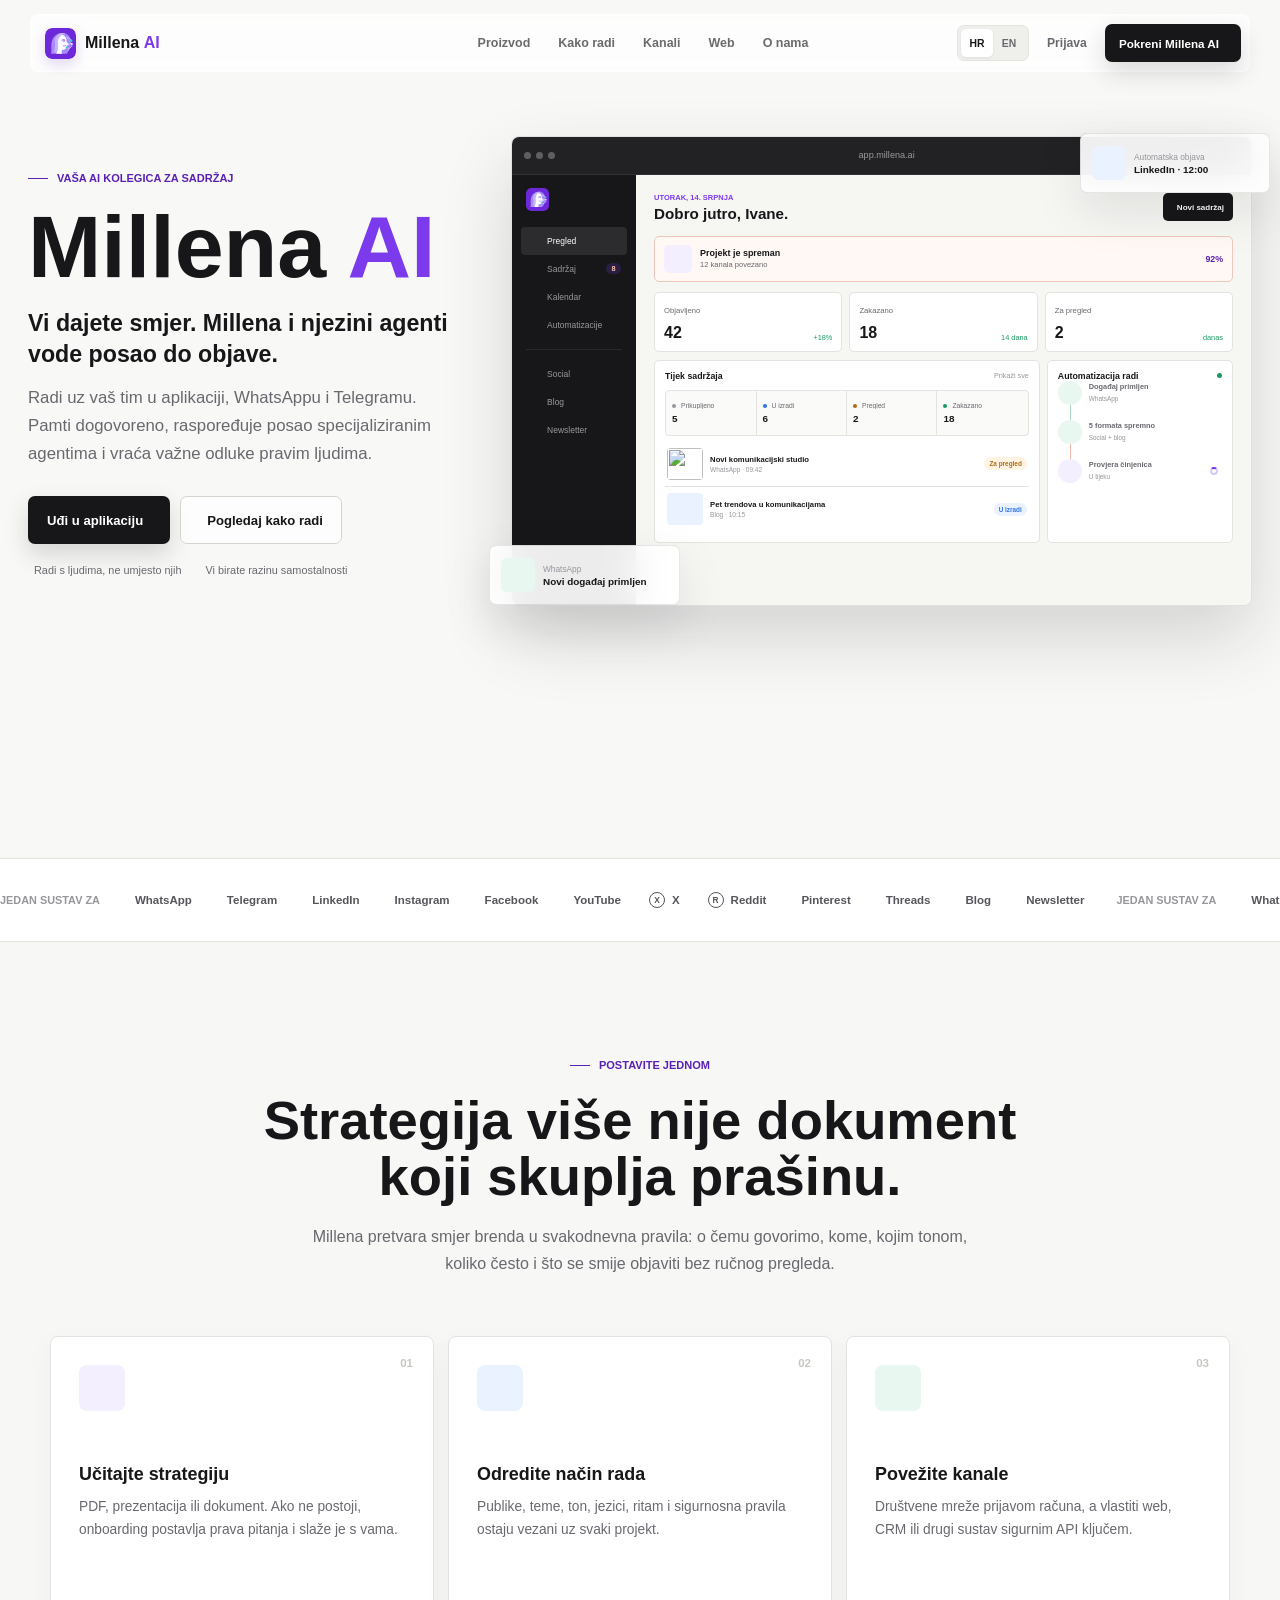
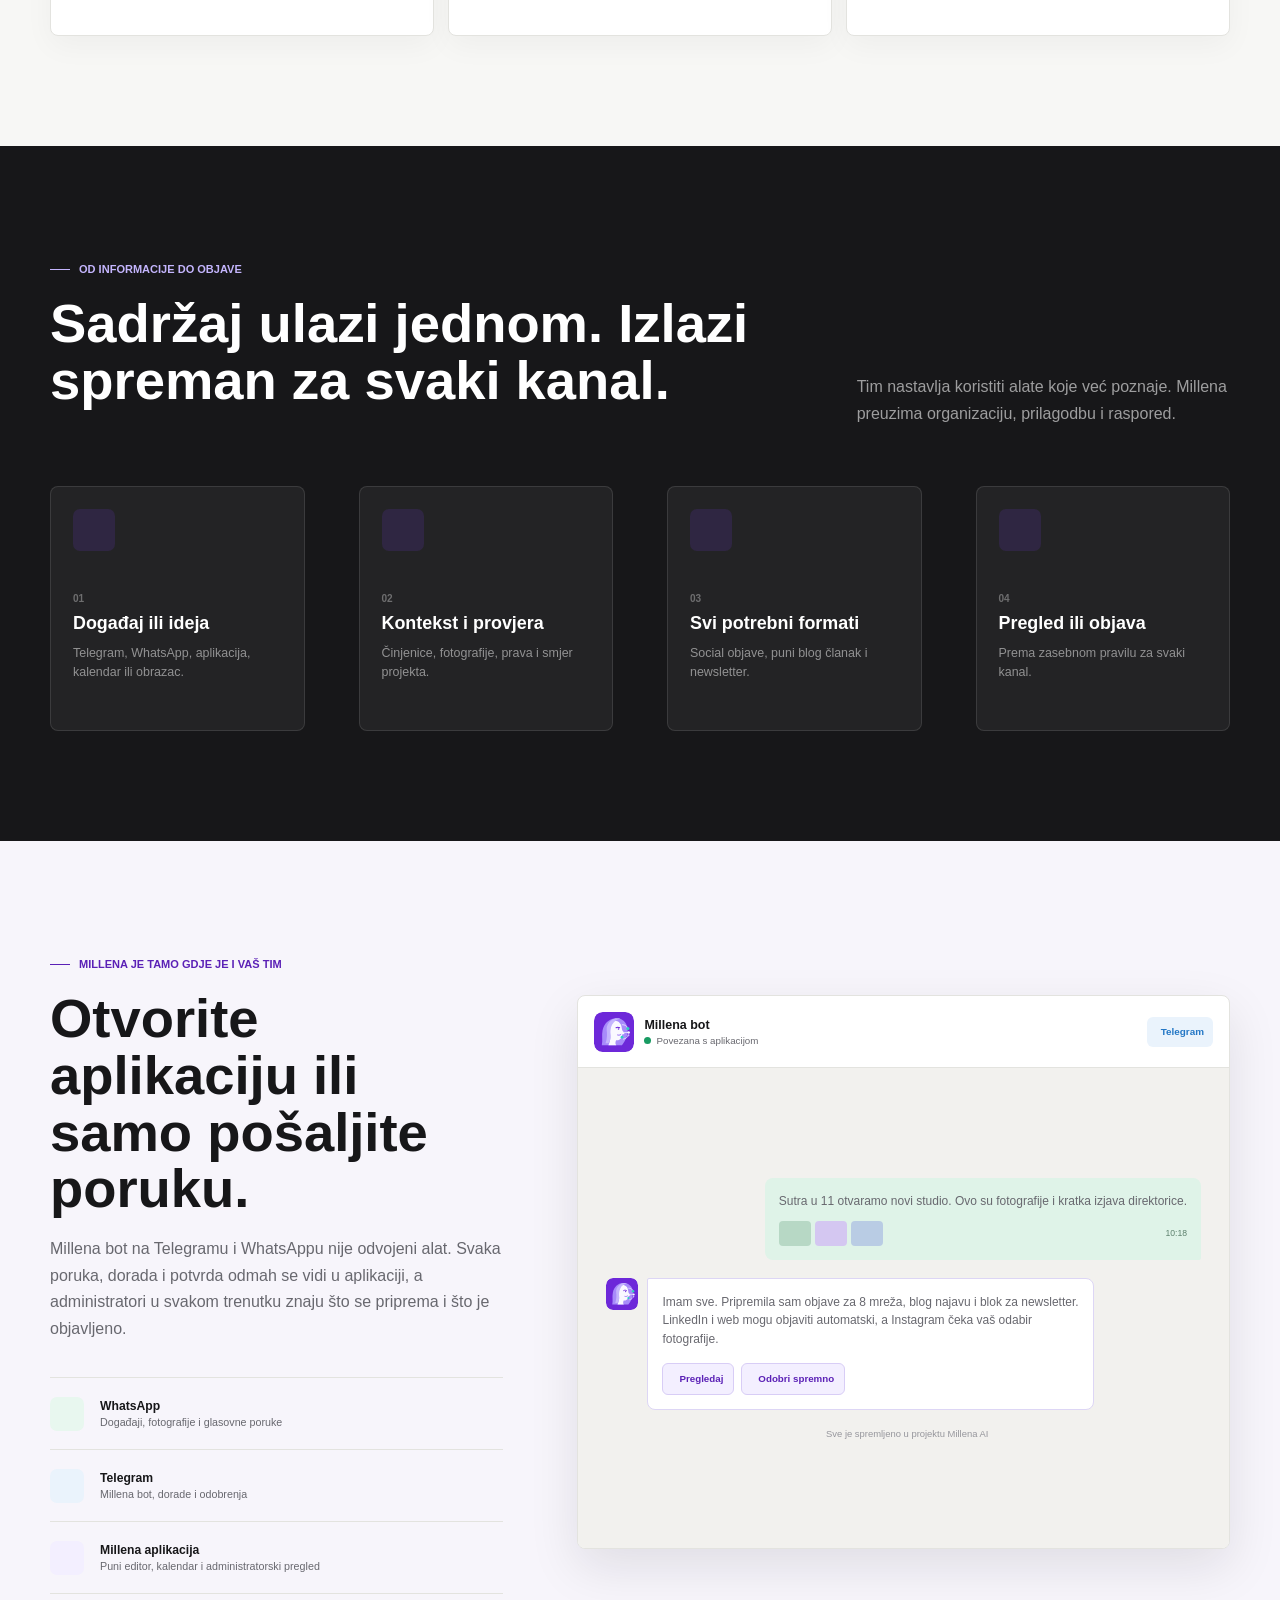
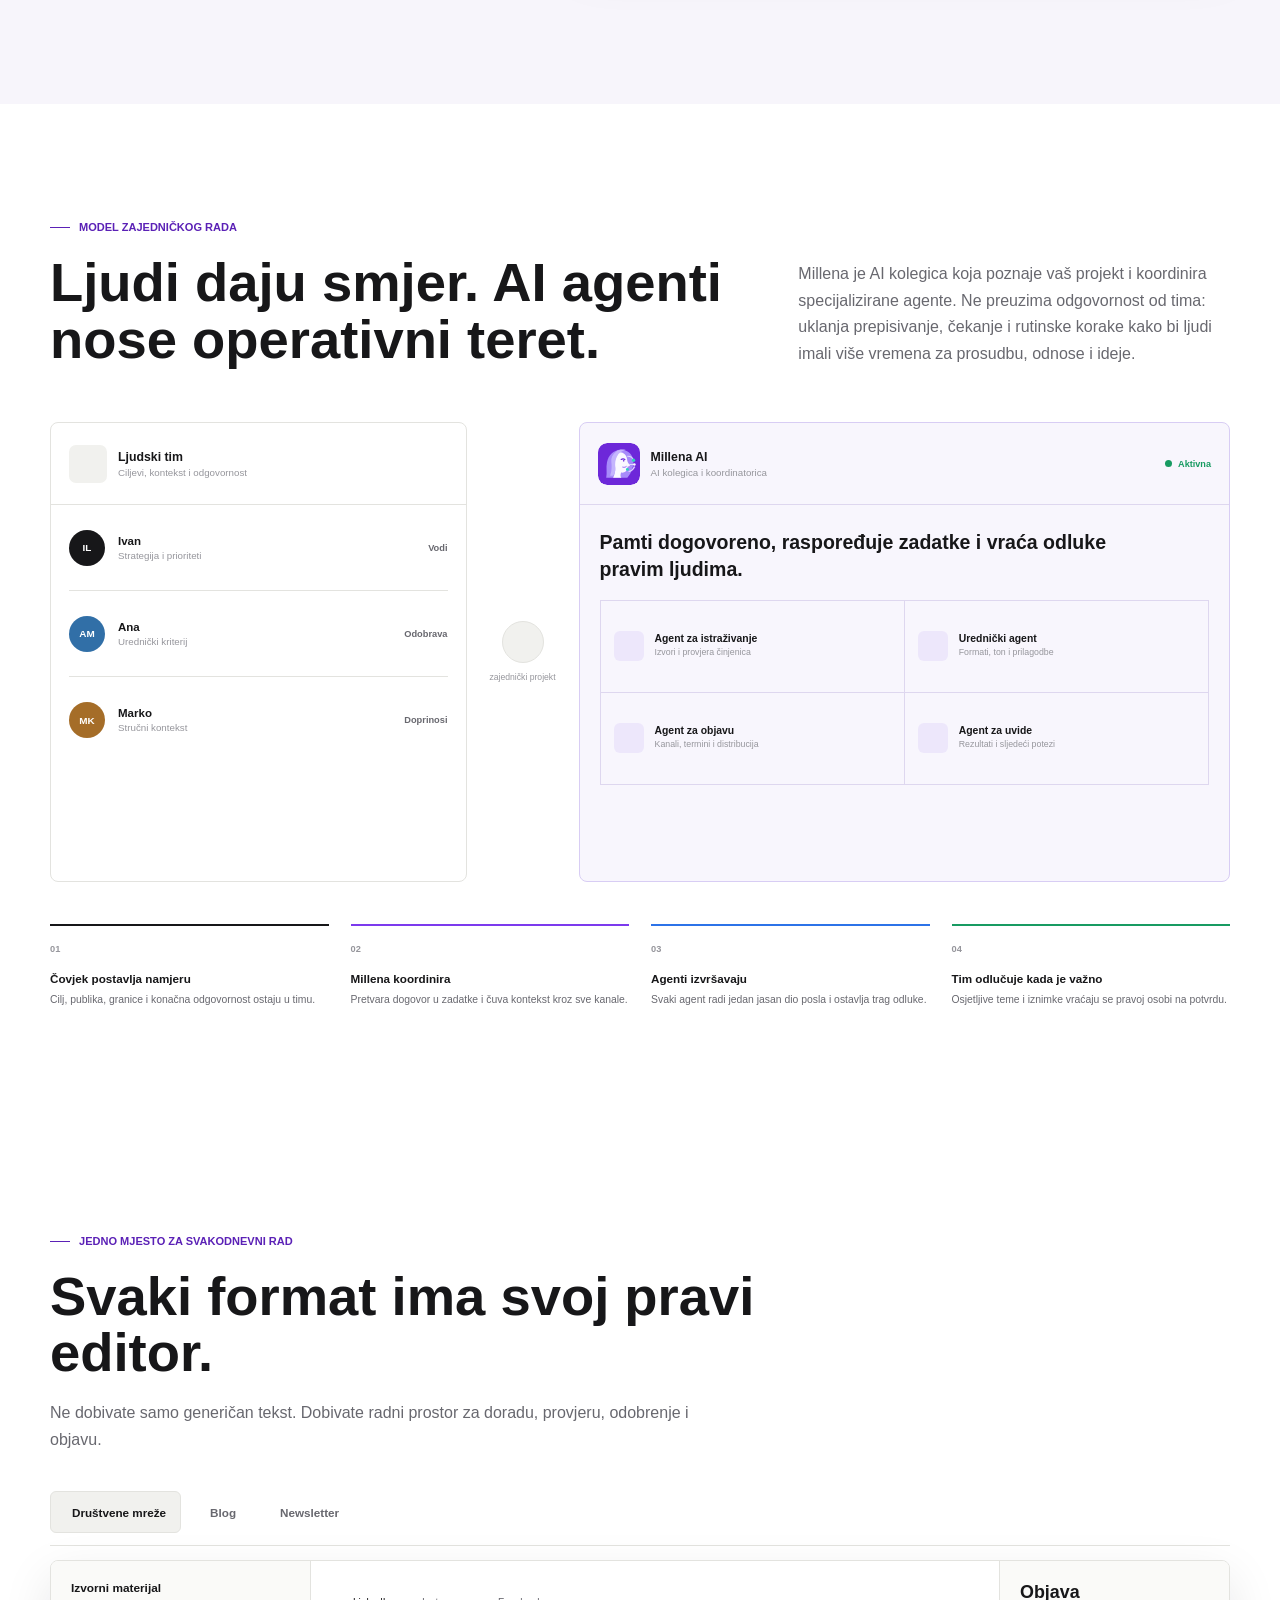
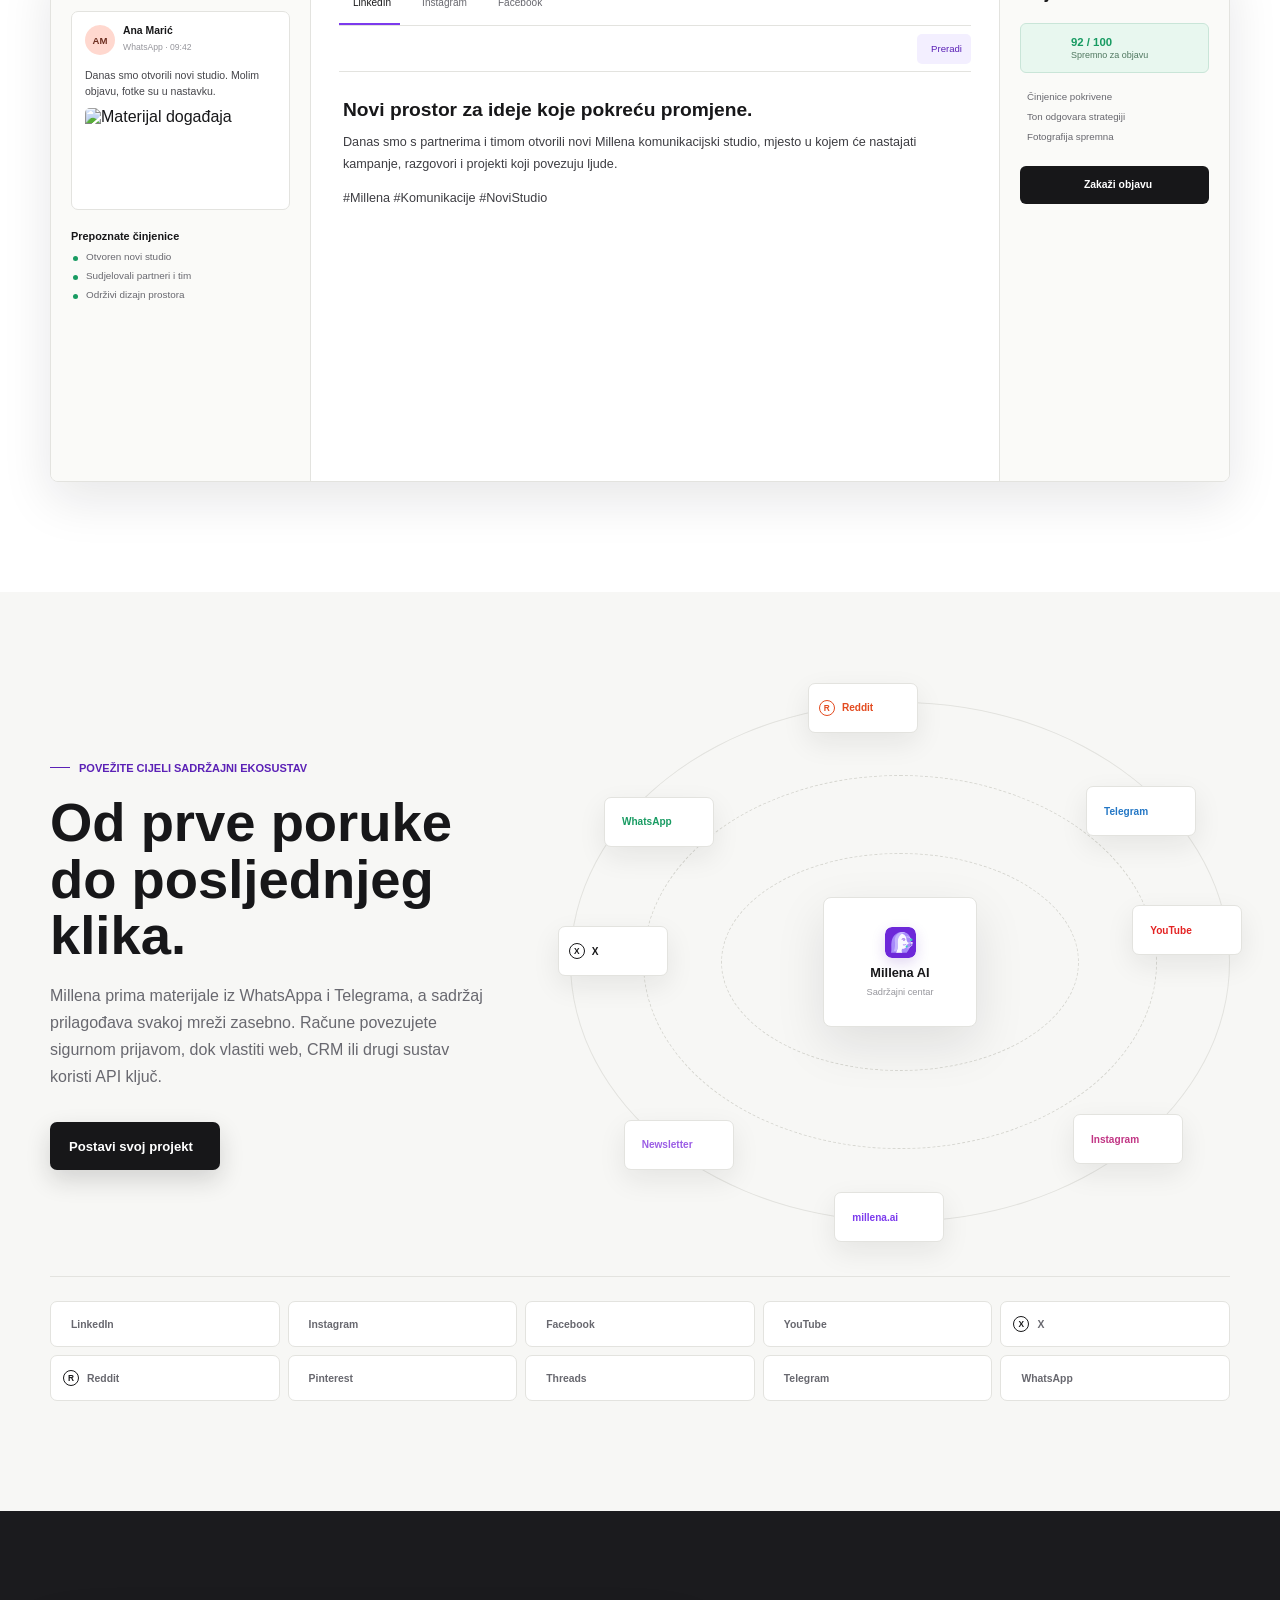
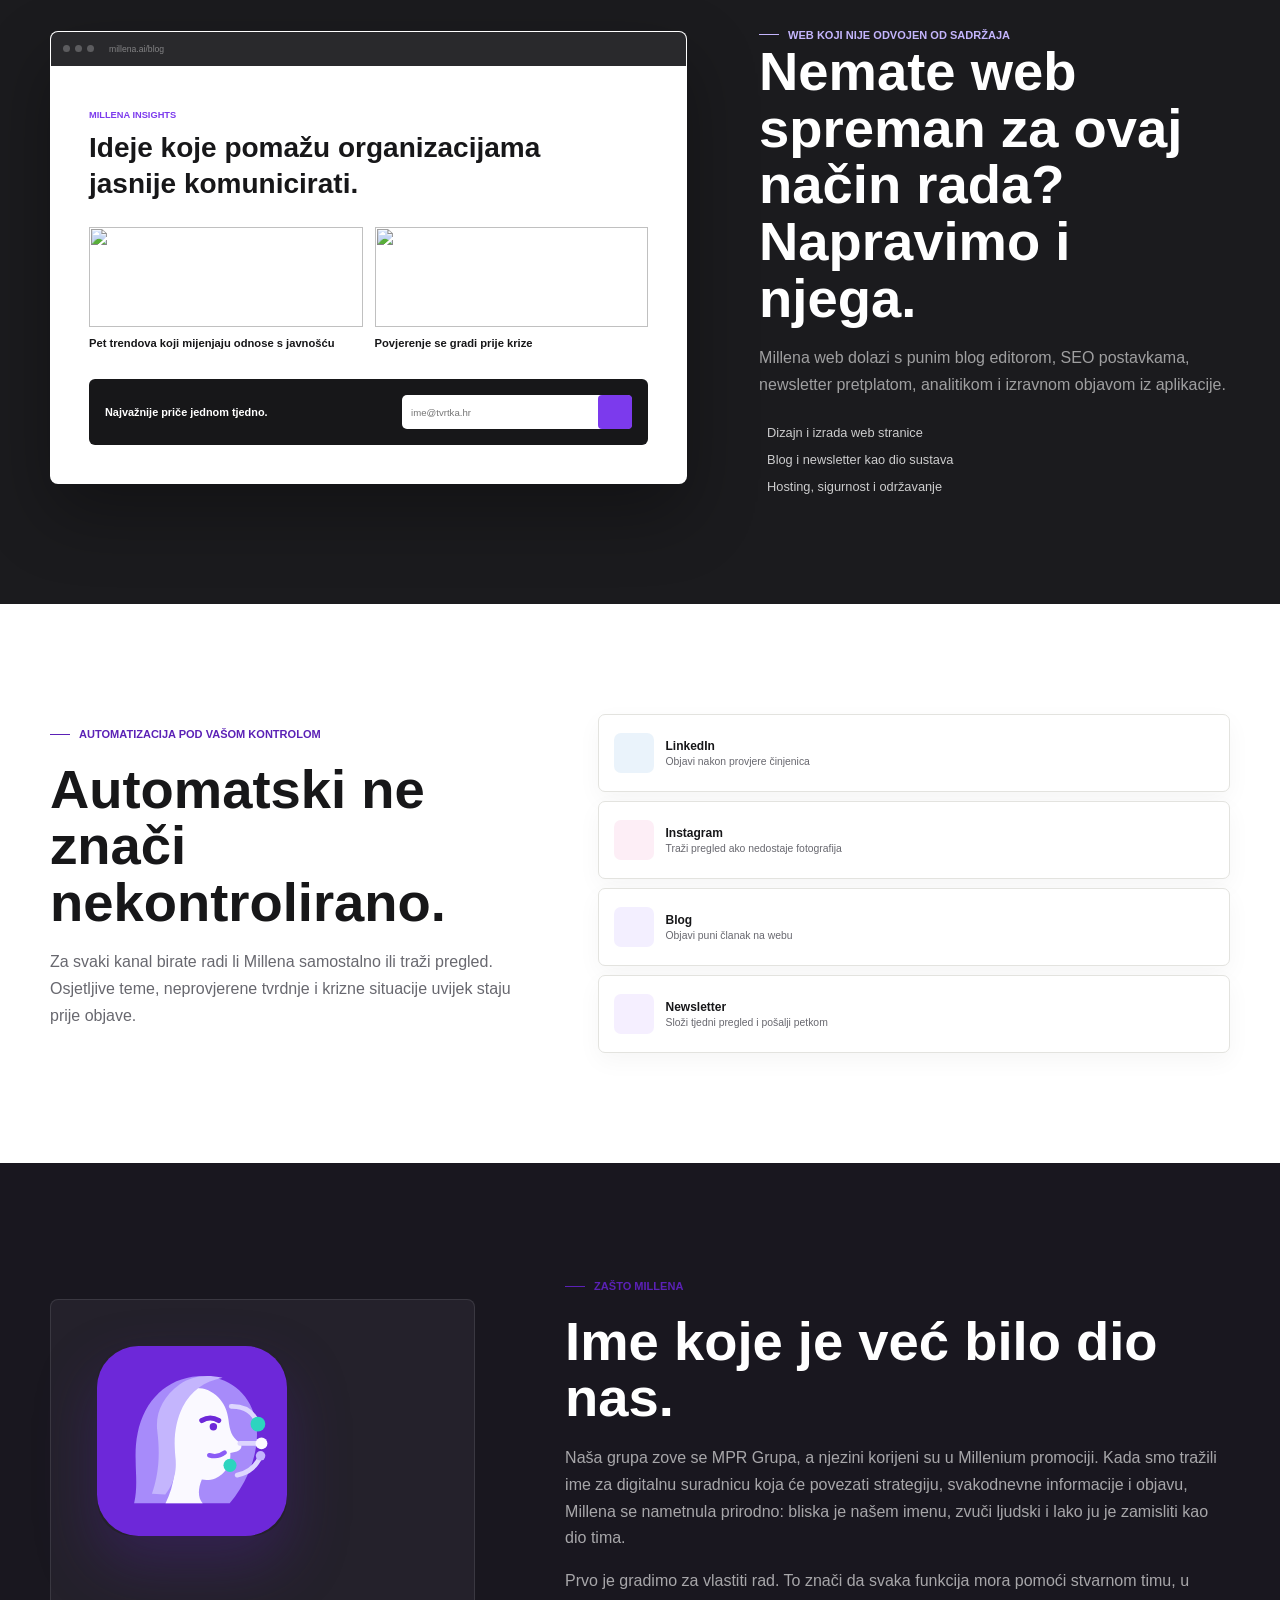
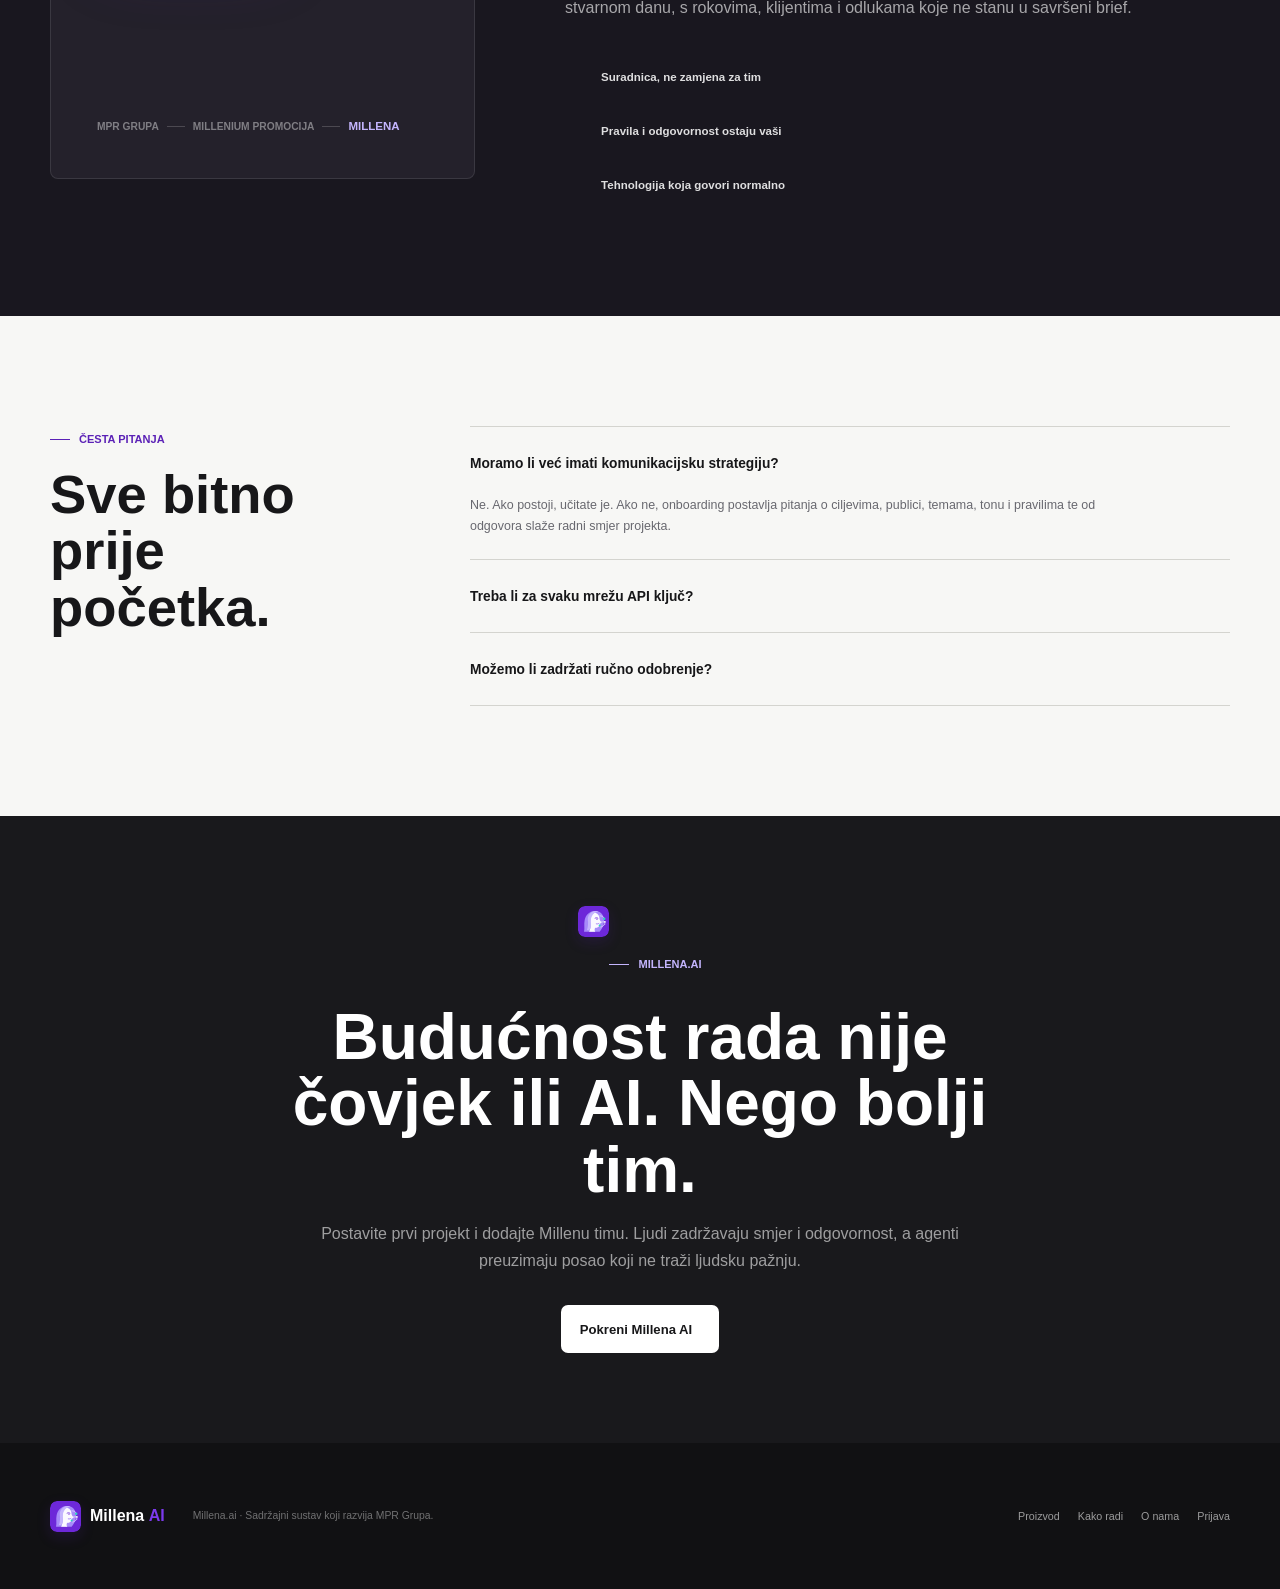
==== index.html @ fd7e7b23 "Reposition Millena as a human AI teammate" ====
<!doctype html>
<html lang="hr">
  <head>
    <meta charset="utf-8" />
    <meta name="viewport" content="width=device-width, initial-scale=1" />
    <meta name="description" content="Millena AI vodi sadržaj od strategije i događaja do automatske objave na društvenim mrežama, blogu i newsletteru." />
    <meta name="theme-color" content="#f7f7f5" />
    <title>Millena AI | Sadržaj koji radi sam</title>
    <link rel="icon" href="assets/millena-mark.svg" type="image/svg+xml" />
    <link rel="stylesheet" href="site.css" />
  </head>
  <body class="marketing-page">
    <a class="skip-link" href="#main" data-hr="Preskoči na sadržaj" data-en="Skip to content">Preskoči na sadržaj</a>

    <header class="site-header">
      <nav class="nav-shell" aria-label="Glavna navigacija" data-aria-hr="Glavna navigacija" data-aria-en="Primary navigation">
        <a class="site-brand" href="#top" aria-label="Millena AI početna">
          <img class="brand-symbol" src="assets/millena-mark.svg" alt="" />
          <strong>Millena <b>AI</b></strong>
        </a>
        <button class="menu-button" type="button" aria-label="Otvori izbornik" data-aria-hr="Otvori izbornik" data-aria-en="Open menu">
          <i data-lucide="menu"></i>
        </button>
        <div class="nav-links">
          <a href="#product" data-hr="Proizvod" data-en="Product">Proizvod</a>
          <a href="#workflow" data-hr="Kako radi" data-en="How it works">Kako radi</a>
          <a href="#channels" data-hr="Kanali" data-en="Channels">Kanali</a>
          <a href="#web" data-hr="Web" data-en="Website">Web</a>
          <a href="#about" data-hr="O nama" data-en="About us">O nama</a>
        </div>
        <div class="nav-actions">
          <div class="language-switcher" aria-label="Jezik" data-aria-hr="Jezik" data-aria-en="Language">
            <button class="language-button active" type="button" data-lang="hr" aria-pressed="true">HR</button>
            <button class="language-button" type="button" data-lang="en" aria-pressed="false">EN</button>
          </div>
          <a class="login-link" href="login.html" data-hr="Prijava" data-en="Sign in">Prijava</a>
          <a class="site-button dark compact" href="login.html"><span data-hr="Pokreni Millena AI" data-en="Start Millena AI">Pokreni Millena AI</span><i data-lucide="arrow-up-right"></i></a>
        </div>
      </nav>
    </header>

    <main id="main">
      <section class="hero-section" id="top">
        <img class="hero-texture" src="assets/abstract-wave.jpg" alt="" aria-hidden="true" />
        <div class="hero-inner">
          <div class="hero-copy reveal">
            <p class="eyebrow"><span></span><span data-hr="Vaša AI kolegica za sadržaj" data-en="Your AI content colleague">Vaša AI kolegica za sadržaj</span></p>
            <h1>Millena <em>AI</em></h1>
            <p class="hero-kicker" data-hr="Vi dajete smjer. Millena i njezini agenti vode posao do objave." data-en="You set direction. Millena and her agents carry the work through publishing.">Vi dajete smjer. Millena i njezini agenti vode posao do objave.</p>
            <p class="hero-text" data-hr="Radi uz vaš tim u aplikaciji, WhatsAppu i Telegramu. Pamti dogovoreno, raspoređuje posao specijaliziranim agentima i vraća važne odluke pravim ljudima." data-en="She works alongside your team in the app, WhatsApp and Telegram. She remembers agreements, assigns work to specialized agents and returns important decisions to the right people.">Radi uz vaš tim u aplikaciji, WhatsAppu i Telegramu. Pamti dogovoreno, raspoređuje posao specijaliziranim agentima i vraća važne odluke pravim ljudima.</p>
            <div class="hero-actions">
              <a class="site-button dark" href="login.html"><span data-hr="Uđi u aplikaciju" data-en="Enter the app">Uđi u aplikaciju</span><i data-lucide="arrow-right"></i></a>
              <a class="site-button light" href="#workflow"><i data-lucide="play"></i><span data-hr="Pogledaj kako radi" data-en="See how it works">Pogledaj kako radi</span></a>
            </div>
            <div class="hero-notes">
              <span><i data-lucide="check"></i><span data-hr="Radi s ljudima, ne umjesto njih" data-en="Works with people, not instead of them">Radi s ljudima, ne umjesto njih</span></span>
              <span><i data-lucide="check"></i><span data-hr="Vi birate razinu samostalnosti" data-en="You choose the level of autonomy">Vi birate razinu samostalnosti</span></span>
            </div>
          </div>

          <div class="product-stage reveal" aria-label="Millena AI pregled proizvoda">
            <div class="stage-glow"></div>
            <div class="app-window">
              <div class="window-bar">
                <span class="window-dots"><i></i><i></i><i></i></span>
                <span class="window-address">app.millena.ai</span>
                <span class="window-live"><i></i><span data-hr="Aktivno" data-en="Live">Aktivno</span></span>
              </div>
              <div class="window-body">
                <aside class="mini-sidebar">
                  <img class="mini-logo" src="assets/millena-mark.svg" alt="" />
                  <div class="mini-nav active"><i data-lucide="layout-dashboard"></i><span data-hr="Pregled" data-en="Overview">Pregled</span></div>
                  <div class="mini-nav"><i data-lucide="inbox"></i><span data-hr="Sadržaj" data-en="Content">Sadržaj</span><b>8</b></div>
                  <div class="mini-nav"><i data-lucide="calendar-days"></i><span data-hr="Kalendar" data-en="Calendar">Kalendar</span></div>
                  <div class="mini-nav"><i data-lucide="workflow"></i><span data-hr="Automatizacije" data-en="Automations">Automatizacije</span></div>
                  <span class="mini-divider"></span>
                  <div class="mini-nav"><i data-lucide="messages-square"></i><span>Social</span></div>
                  <div class="mini-nav"><i data-lucide="panel-top"></i><span>Blog</span></div>
                  <div class="mini-nav"><i data-lucide="mail"></i><span>Newsletter</span></div>
                </aside>
                <div class="mini-workspace">
                  <div class="mini-top"><div><small data-hr="UTORAK, 14. SRPNJA" data-en="TUESDAY, JULY 14">UTORAK, 14. SRPNJA</small><strong data-hr="Dobro jutro, Ivane." data-en="Good morning, Ivan.">Dobro jutro, Ivane.</strong></div><button><i data-lucide="plus"></i><span data-hr="Novi sadržaj" data-en="New content">Novi sadržaj</span></button></div>
                  <div class="mini-setup"><span><i data-lucide="rocket"></i></span><div><strong data-hr="Projekt je spreman" data-en="Project is ready">Projekt je spreman</strong><small data-hr="12 kanala povezano" data-en="12 channels connected">12 kanala povezano</small></div><b>92%</b></div>
                  <div class="mini-stats"><article><small data-hr="Objavljeno" data-en="Published">Objavljeno</small><strong>42</strong><em>+18%</em></article><article><small data-hr="Zakazano" data-en="Scheduled">Zakazano</small><strong>18</strong><em data-hr="14 dana" data-en="14 days">14 dana</em></article><article><small data-hr="Za pregled" data-en="For review">Za pregled</small><strong>2</strong><em data-hr="danas" data-en="today">danas</em></article></div>
                  <div class="mini-grid">
                    <section class="mini-pipeline">
                      <header><strong data-hr="Tijek sadržaja" data-en="Content pipeline">Tijek sadržaja</strong><span data-hr="Prikaži sve" data-en="View all">Prikaži sve</span></header>
                      <div class="mini-columns"><span><i class="gray"></i><small data-hr="Prikupljeno" data-en="Collected">Prikupljeno</small><strong>5</strong></span><span><i class="blue"></i><small data-hr="U izradi" data-en="In progress">U izradi</small><strong>6</strong></span><span><i class="amber"></i><small data-hr="Pregled" data-en="Review">Pregled</small><strong>2</strong></span><span><i class="green"></i><small data-hr="Zakazano" data-en="Scheduled">Zakazano</small><strong>18</strong></span></div>
                      <div class="mini-content-row"><img src="assets/editorial-cloud.jpg" alt="" /><span><strong data-hr="Novi komunikacijski studio" data-en="New communication studio">Novi komunikacijski studio</strong><small>WhatsApp · 09:42</small></span><b data-hr="Za pregled" data-en="Review">Za pregled</b></div>
                      <div class="mini-content-row"><span class="mini-doc"><i data-lucide="file-text"></i></span><span><strong data-hr="Pet trendova u komunikacijama" data-en="Five communication trends">Pet trendova u komunikacijama</strong><small>Blog · 10:15</small></span><b class="working" data-hr="U izradi" data-en="Drafting">U izradi</b></div>
                    </section>
                    <aside class="mini-automation"><header><strong data-hr="Automatizacija radi" data-en="Automation is running">Automatizacija radi</strong><i></i></header><div><span class="done"><i data-lucide="message-circle"></i></span><p><strong data-hr="Događaj primljen" data-en="Event received">Događaj primljen</strong><small>WhatsApp</small></p><i data-lucide="check"></i></div><u></u><div><span class="done"><i data-lucide="files"></i></span><p><strong data-hr="5 formata spremno" data-en="5 formats ready">5 formata spremno</strong><small>Social + blog</small></p><i data-lucide="check"></i></div><u class="active"></u><div><span class="active"><i data-lucide="scan-text"></i></span><p><strong data-hr="Provjera činjenica" data-en="Fact check">Provjera činjenica</strong><small data-hr="U tijeku" data-en="In progress">U tijeku</small></p><i class="pulse"></i></div></aside>
                  </div>
                </div>
              </div>
            </div>
            <div class="floating-status status-one"><span><i data-lucide="message-circle"></i></span><div><small>WhatsApp</small><strong data-hr="Novi događaj primljen" data-en="New event received">Novi događaj primljen</strong></div><i data-lucide="check"></i></div>
            <div class="floating-status status-two"><span><i data-lucide="send"></i></span><div><small data-hr="Automatska objava" data-en="Automatic publish">Automatska objava</small><strong>LinkedIn · 12:00</strong></div></div>
          </div>
        </div>
      </section>

      <section class="channel-ribbon" aria-label="Podržani kanali">
        <div class="channel-marquee">
          <div class="channel-track">
            <div class="channel-set"><span data-hr="Jedan sustav za" data-en="One system for">Jedan sustav za</span><strong><i data-lucide="message-circle"></i>WhatsApp</strong><strong><i data-lucide="send"></i>Telegram</strong><strong><i data-lucide="linkedin"></i>LinkedIn</strong><strong><i data-lucide="instagram"></i>Instagram</strong><strong><i data-lucide="facebook"></i>Facebook</strong><strong><i data-lucide="youtube"></i>YouTube</strong><strong><span class="network-letter">X</span>X</strong><strong><span class="network-letter">R</span>Reddit</strong><strong><i data-lucide="pin"></i>Pinterest</strong><strong><i data-lucide="at-sign"></i>Threads</strong><strong><i data-lucide="globe-2"></i>Blog</strong><strong><i data-lucide="mail"></i>Newsletter</strong></div>
            <div class="channel-set" aria-hidden="true"><span data-hr="Jedan sustav za" data-en="One system for">Jedan sustav za</span><strong><i data-lucide="message-circle"></i>WhatsApp</strong><strong><i data-lucide="send"></i>Telegram</strong><strong><i data-lucide="linkedin"></i>LinkedIn</strong><strong><i data-lucide="instagram"></i>Instagram</strong><strong><i data-lucide="facebook"></i>Facebook</strong><strong><i data-lucide="youtube"></i>YouTube</strong><strong><span class="network-letter">X</span>X</strong><strong><span class="network-letter">R</span>Reddit</strong><strong><i data-lucide="pin"></i>Pinterest</strong><strong><i data-lucide="at-sign"></i>Threads</strong><strong><i data-lucide="globe-2"></i>Blog</strong><strong><i data-lucide="mail"></i>Newsletter</strong></div>
          </div>
        </div>
      </section>

      <section class="site-section intro-section" id="product">
        <div class="section-shell">
          <div class="section-heading centered reveal">
            <p class="eyebrow"><span></span><span data-hr="Postavite jednom" data-en="Set it once">Postavite jednom</span></p>
            <h2 data-hr="Strategija više nije dokument koji skuplja prašinu." data-en="Strategy is no longer a document gathering dust.">Strategija više nije dokument koji skuplja prašinu.</h2>
            <p data-hr="Millena pretvara smjer brenda u svakodnevna pravila: o čemu govorimo, kome, kojim tonom, koliko često i što se smije objaviti bez ručnog pregleda." data-en="Millena turns brand direction into daily rules: what to say, to whom, in which tone, how often and what may publish without manual review.">Millena pretvara smjer brenda u svakodnevna pravila: o čemu govorimo, kome, kojim tonom, koliko često i što se smije objaviti bez ručnog pregleda.</p>
          </div>
          <div class="setup-story reveal">
            <article><span class="story-number">01</span><div class="story-icon coral"><i data-lucide="file-up"></i></div><h3 data-hr="Učitajte strategiju" data-en="Upload your strategy">Učitajte strategiju</h3><p data-hr="PDF, prezentacija ili dokument. Ako ne postoji, onboarding postavlja prava pitanja i slaže je s vama." data-en="PDF, presentation or document. If none exists, onboarding asks the right questions and builds it with you.">PDF, prezentacija ili dokument. Ako ne postoji, onboarding postavlja prava pitanja i slaže je s vama.</p></article>
            <article><span class="story-number">02</span><div class="story-icon blue"><i data-lucide="sliders-horizontal"></i></div><h3 data-hr="Odredite način rada" data-en="Define how it works">Odredite način rada</h3><p data-hr="Publike, teme, ton, jezici, ritam i sigurnosna pravila ostaju vezani uz svaki projekt." data-en="Audiences, topics, tone, languages, cadence and safety rules stay tied to every project.">Publike, teme, ton, jezici, ritam i sigurnosna pravila ostaju vezani uz svaki projekt.</p></article>
            <article><span class="story-number">03</span><div class="story-icon green"><i data-lucide="plug-zap"></i></div><h3 data-hr="Povežite kanale" data-en="Connect channels">Povežite kanale</h3><p data-hr="Društvene mreže prijavom računa, a vlastiti web, CRM ili drugi sustav sigurnim API ključem." data-en="Social networks through account sign-in, and your website, CRM or custom system through a secure API key.">Društvene mreže prijavom računa, a vlastiti web, CRM ili drugi sustav sigurnim API ključem.</p></article>
          </div>
        </div>
      </section>

      <section class="site-section workflow-section" id="workflow">
        <div class="section-shell">
          <div class="workflow-head reveal">
            <div><p class="eyebrow light"><span></span><span data-hr="Od informacije do objave" data-en="From information to publishing">Od informacije do objave</span></p><h2 data-hr="Sadržaj ulazi jednom. Izlazi spreman za svaki kanal." data-en="Content comes in once. It leaves ready for every channel.">Sadržaj ulazi jednom. Izlazi spreman za svaki kanal.</h2></div>
            <p data-hr="Tim nastavlja koristiti alate koje već poznaje. Millena preuzima organizaciju, prilagodbu i raspored." data-en="Your team keeps using familiar tools. Millena handles organization, adaptation and scheduling.">Tim nastavlja koristiti alate koje već poznaje. Millena preuzima organizaciju, prilagodbu i raspored.</p>
          </div>
          <div class="workflow-track reveal">
            <article><span><i data-lucide="message-circle"></i></span><small>01</small><h3 data-hr="Događaj ili ideja" data-en="Event or idea">Događaj ili ideja</h3><p data-hr="Telegram, WhatsApp, aplikacija, kalendar ili obrazac." data-en="Telegram, WhatsApp, the app, calendar or form.">Telegram, WhatsApp, aplikacija, kalendar ili obrazac.</p></article>
            <i data-lucide="arrow-right"></i>
            <article><span><i data-lucide="scan-text"></i></span><small>02</small><h3 data-hr="Kontekst i provjera" data-en="Context and checks">Kontekst i provjera</h3><p data-hr="Činjenice, fotografije, prava i smjer projekta." data-en="Facts, photos, permissions and project direction.">Činjenice, fotografije, prava i smjer projekta.</p></article>
            <i data-lucide="arrow-right"></i>
            <article><span><i data-lucide="files"></i></span><small>03</small><h3 data-hr="Svi potrebni formati" data-en="Every required format">Svi potrebni formati</h3><p data-hr="Social objave, puni blog članak i newsletter." data-en="Social posts, a full blog article and newsletter.">Social objave, puni blog članak i newsletter.</p></article>
            <i data-lucide="arrow-right"></i>
            <article><span><i data-lucide="calendar-check"></i></span><small>04</small><h3 data-hr="Pregled ili objava" data-en="Review or publish">Pregled ili objava</h3><p data-hr="Prema zasebnom pravilu za svaki kanal." data-en="According to a separate rule for each channel.">Prema zasebnom pravilu za svaki kanal.</p></article>
          </div>
        </div>
      </section>

      <section class="site-section companion-section" id="companion">
        <div class="section-shell companion-layout">
          <div class="companion-copy reveal">
            <p class="eyebrow"><span></span><span data-hr="Millena je tamo gdje je i vaš tim" data-en="Millena works where your team works">Millena je tamo gdje je i vaš tim</span></p>
            <h2 data-hr="Otvorite aplikaciju ili samo pošaljite poruku." data-en="Open the app or simply send a message.">Otvorite aplikaciju ili samo pošaljite poruku.</h2>
            <p data-hr="Millena bot na Telegramu i WhatsAppu nije odvojeni alat. Svaka poruka, dorada i potvrda odmah se vidi u aplikaciji, a administratori u svakom trenutku znaju što se priprema i što je objavljeno." data-en="The Millena bot on Telegram and WhatsApp is not a separate tool. Every message, edit and approval appears in the app immediately, while administrators always know what is being prepared and what has been published.">Millena bot na Telegramu i WhatsAppu nije odvojeni alat. Svaka poruka, dorada i potvrda odmah se vidi u aplikaciji, a administratori u svakom trenutku znaju što se priprema i što je objavljeno.</p>
            <div class="companion-paths">
              <article><span class="path-icon whatsapp"><i data-lucide="message-circle"></i></span><div><strong>WhatsApp</strong><small data-hr="Događaji, fotografije i glasovne poruke" data-en="Events, photos and voice notes">Događaji, fotografije i glasovne poruke</small></div><i data-lucide="check"></i></article>
              <article><span class="path-icon telegram"><i data-lucide="send"></i></span><div><strong>Telegram</strong><small data-hr="Millena bot, dorade i odobrenja" data-en="Millena bot, edits and approvals">Millena bot, dorade i odobrenja</small></div><i data-lucide="check"></i></article>
              <article><span class="path-icon app"><i data-lucide="panels-top-left"></i></span><div><strong data-hr="Millena aplikacija" data-en="Millena app">Millena aplikacija</strong><small data-hr="Puni editor, kalendar i administratorski pregled" data-en="Full editor, calendar and admin overview">Puni editor, kalendar i administratorski pregled</small></div><i data-lucide="refresh-cw"></i></article>
            </div>
          </div>
          <div class="companion-demo reveal">
            <header><div><img src="assets/millena-mark.svg" alt="" /><span><strong>Millena bot</strong><small><i></i><span data-hr="Povezana s aplikacijom" data-en="Synced with the app">Povezana s aplikacijom</span></small></span></div><span class="telegram-badge"><i data-lucide="send"></i>Telegram</span></header>
            <div class="bot-thread">
              <div class="bot-message user"><p data-hr="Sutra u 11 otvaramo novi studio. Ovo su fotografije i kratka izjava direktorice." data-en="Tomorrow at 11 we are opening the new studio. Here are the photos and a short statement from the director.">Sutra u 11 otvaramo novi studio. Ovo su fotografije i kratka izjava direktorice.</p><div><span></span><span></span><span></span><small>10:18</small></div></div>
              <div class="bot-message millena"><img src="assets/millena-mark.svg" alt="" /><div><p data-hr="Imam sve. Pripremila sam objave za 8 mreža, blog najavu i blok za newsletter. LinkedIn i web mogu objaviti automatski, a Instagram čeka vaš odabir fotografije." data-en="I have everything. I prepared posts for 8 networks, a blog announcement and a newsletter block. LinkedIn and the website can publish automatically, while Instagram is waiting for your image selection.">Imam sve. Pripremila sam objave za 8 mreža, blog najavu i blok za newsletter. LinkedIn i web mogu objaviti automatski, a Instagram čeka vaš odabir fotografije.</p><div class="bot-actions"><button type="button"><i data-lucide="eye"></i><span data-hr="Pregledaj" data-en="Review">Pregledaj</span></button><button type="button"><i data-lucide="check"></i><span data-hr="Odobri spremno" data-en="Approve ready items">Odobri spremno</span></button></div></div></div>
              <div class="sync-line"><i data-lucide="refresh-cw"></i><span data-hr="Sve je spremljeno u projektu Millena AI" data-en="Everything is saved in the Millena AI project">Sve je spremljeno u projektu Millena AI</span></div>
            </div>
          </div>
        </div>
      </section>

      <section class="site-section team-section" id="teamwork">
        <div class="section-shell">
          <div class="team-heading reveal">
            <div><p class="eyebrow"><span></span><span data-hr="Model zajedničkog rada" data-en="A shared way of working">Model zajedničkog rada</span></p><h2 data-hr="Ljudi daju smjer. AI agenti nose operativni teret." data-en="People set direction. AI agents carry the operational load.">Ljudi daju smjer. AI agenti nose operativni teret.</h2></div>
            <p data-hr="Millena je AI kolegica koja poznaje vaš projekt i koordinira specijalizirane agente. Ne preuzima odgovornost od tima: uklanja prepisivanje, čekanje i rutinske korake kako bi ljudi imali više vremena za prosudbu, odnose i ideje." data-en="Millena is an AI colleague who understands your project and coordinates specialized agents. She does not take responsibility away from the team: she removes copying, waiting and routine steps so people have more time for judgment, relationships and ideas.">Millena je AI kolegica koja poznaje vaš projekt i koordinira specijalizirane agente. Ne preuzima odgovornost od tima: uklanja prepisivanje, čekanje i rutinske korake kako bi ljudi imali više vremena za prosudbu, odnose i ideje.</p>
          </div>
          <div class="team-model reveal">
            <section class="team-people">
              <header><span><i data-lucide="users-round"></i></span><div><strong data-hr="Ljudski tim" data-en="Human team">Ljudski tim</strong><small data-hr="Ciljevi, kontekst i odgovornost" data-en="Goals, context and accountability">Ciljevi, kontekst i odgovornost</small></div></header>
              <div class="team-member"><span class="person-avatar">IL</span><div><strong>Ivan</strong><small data-hr="Strategija i prioriteti" data-en="Strategy and priorities">Strategija i prioriteti</small></div><b data-hr="Vodi" data-en="Leads">Vodi</b></div>
              <div class="team-member"><span class="person-avatar blue">AM</span><div><strong>Ana</strong><small data-hr="Urednički kriterij" data-en="Editorial judgment">Urednički kriterij</small></div><b data-hr="Odobrava" data-en="Approves">Odobrava</b></div>
              <div class="team-member"><span class="person-avatar amber">MK</span><div><strong>Marko</strong><small data-hr="Stručni kontekst" data-en="Subject context">Stručni kontekst</small></div><b data-hr="Doprinosi" data-en="Contributes">Doprinosi</b></div>
            </section>
            <div class="team-connector"><span><i data-lucide="arrow-right"></i></span><small data-hr="zajednički projekt" data-en="shared project">zajednički projekt</small></div>
            <section class="millena-role">
              <header><img src="assets/millena-mark.svg" alt="" /><div><strong>Millena AI</strong><small data-hr="AI kolegica i koordinatorica" data-en="AI colleague and coordinator">AI kolegica i koordinatorica</small></div><span><i></i><span data-hr="Aktivna" data-en="Active">Aktivna</span></span></header>
              <h3 data-hr="Pamti dogovoreno, raspoređuje zadatke i vraća odluke pravim ljudima." data-en="She remembers agreements, assigns work and returns decisions to the right people.">Pamti dogovoreno, raspoređuje zadatke i vraća odluke pravim ljudima.</h3>
              <div class="agent-roster">
                <article><span><i data-lucide="search-check"></i></span><div><strong data-hr="Agent za istraživanje" data-en="Research agent">Agent za istraživanje</strong><small data-hr="Izvori i provjera činjenica" data-en="Sources and fact checking">Izvori i provjera činjenica</small></div><i data-lucide="check"></i></article>
                <article><span><i data-lucide="pen-tool"></i></span><div><strong data-hr="Urednički agent" data-en="Editorial agent">Urednički agent</strong><small data-hr="Formati, ton i prilagodbe" data-en="Formats, tone and adaptation">Formati, ton i prilagodbe</small></div><i data-lucide="check"></i></article>
                <article><span><i data-lucide="send"></i></span><div><strong data-hr="Agent za objavu" data-en="Publishing agent">Agent za objavu</strong><small data-hr="Kanali, termini i distribucija" data-en="Channels, timing and distribution">Kanali, termini i distribucija</small></div><i data-lucide="check"></i></article>
                <article><span><i data-lucide="chart-no-axes-combined"></i></span><div><strong data-hr="Agent za uvide" data-en="Insights agent">Agent za uvide</strong><small data-hr="Rezultati i sljedeći potezi" data-en="Results and next actions">Rezultati i sljedeći potezi</small></div><i data-lucide="check"></i></article>
              </div>
            </section>
          </div>
          <div class="team-principles reveal"><article><span>01</span><strong data-hr="Čovjek postavlja namjeru" data-en="A person sets intent">Čovjek postavlja namjeru</strong><p data-hr="Cilj, publika, granice i konačna odgovornost ostaju u timu." data-en="Goals, audiences, boundaries and final accountability stay with the team.">Cilj, publika, granice i konačna odgovornost ostaju u timu.</p></article><article><span>02</span><strong data-hr="Millena koordinira" data-en="Millena coordinates">Millena koordinira</strong><p data-hr="Pretvara dogovor u zadatke i čuva kontekst kroz sve kanale." data-en="She turns agreements into tasks and keeps context across every channel.">Pretvara dogovor u zadatke i čuva kontekst kroz sve kanale.</p></article><article><span>03</span><strong data-hr="Agenti izvršavaju" data-en="Agents execute">Agenti izvršavaju</strong><p data-hr="Svaki agent radi jedan jasan dio posla i ostavlja trag odluke." data-en="Each agent handles one clear part of the work and leaves a decision trail.">Svaki agent radi jedan jasan dio posla i ostavlja trag odluke.</p></article><article><span>04</span><strong data-hr="Tim odlučuje kada je važno" data-en="The team decides when it matters">Tim odlučuje kada je važno</strong><p data-hr="Osjetljive teme i iznimke vraćaju se pravoj osobi na potvrdu." data-en="Sensitive topics and exceptions return to the right person for approval.">Osjetljive teme i iznimke vraćaju se pravoj osobi na potvrdu.</p></article></div>
        </div>
      </section>

      <section class="site-section studio-section">
        <div class="section-shell">
          <div class="section-heading reveal">
            <p class="eyebrow"><span></span><span data-hr="Jedno mjesto za svakodnevni rad" data-en="One place for daily work">Jedno mjesto za svakodnevni rad</span></p>
            <h2 data-hr="Svaki format ima svoj pravi editor." data-en="Every format gets the editor it deserves.">Svaki format ima svoj pravi editor.</h2>
            <p data-hr="Ne dobivate samo generičan tekst. Dobivate radni prostor za doradu, provjeru, odobrenje i objavu." data-en="You do not get generic copy. You get a workspace for editing, checking, approval and publishing.">Ne dobivate samo generičan tekst. Dobivate radni prostor za doradu, provjeru, odobrenje i objavu.</p>
          </div>
          <div class="demo-tabs reveal" role="tablist" aria-label="Prikazi proizvoda">
            <button class="active" type="button" data-demo="social" role="tab" aria-selected="true"><i data-lucide="messages-square"></i><span data-hr="Društvene mreže" data-en="Social studio">Društvene mreže</span></button>
            <button type="button" data-demo="blog" role="tab" aria-selected="false"><i data-lucide="panel-top"></i><span>Blog</span></button>
            <button type="button" data-demo="newsletter" role="tab" aria-selected="false"><i data-lucide="mail"></i><span>Newsletter</span></button>
          </div>
          <div class="demo-frame reveal">
            <div class="demo-panel active" data-demo-panel="social">
              <aside class="demo-source"><header><strong data-hr="Izvorni materijal" data-en="Source material">Izvorni materijal</strong><i data-lucide="more-horizontal"></i></header><div class="chat-card"><span class="avatar">AM</span><div><strong>Ana Marić</strong><small>WhatsApp · 09:42</small></div><p data-hr="Danas smo otvorili novi studio. Molim objavu, fotke su u nastavku." data-en="We opened the new studio today. Please prepare a post; photos follow.">Danas smo otvorili novi studio. Molim objavu, fotke su u nastavku.</p><img src="assets/editorial-cloud.jpg" alt="Materijal događaja" /></div><h4 data-hr="Prepoznate činjenice" data-en="Detected facts">Prepoznate činjenice</h4><ul><li data-hr="Otvoren novi studio" data-en="New studio opened">Otvoren novi studio</li><li data-hr="Sudjelovali partneri i tim" data-en="Partners and team attended">Sudjelovali partneri i tim</li><li data-hr="Održivi dizajn prostora" data-en="Sustainable interior design">Održivi dizajn prostora</li></ul></aside>
              <main class="demo-editor"><header><span class="active"><i data-lucide="linkedin"></i>LinkedIn</span><span><i data-lucide="instagram"></i>Instagram</span><span><i data-lucide="facebook"></i>Facebook</span></header><div class="demo-toolbar"><i data-lucide="bold"></i><i data-lucide="list"></i><i data-lucide="link"></i><button><i data-lucide="wand-sparkles"></i><span data-hr="Preradi" data-en="Rewrite">Preradi</span></button></div><article><h3 data-hr="Novi prostor za ideje koje pokreću promjene." data-en="A new space for ideas that drive change.">Novi prostor za ideje koje pokreću promjene.</h3><p data-hr="Danas smo s partnerima i timom otvorili novi Millena komunikacijski studio, mjesto u kojem će nastajati kampanje, razgovori i projekti koji povezuju ljude." data-en="Today, together with our partners and team, we opened the new Millena communication studio, a place where campaigns, conversations and projects that connect people will take shape.">Danas smo s partnerima i timom otvorili novi Millena komunikacijski studio, mjesto u kojem će nastajati kampanje, razgovori i projekti koji povezuju ljude.</p><p>#Millena #Komunikacije #NoviStudio</p></article></main>
              <aside class="demo-publish"><h3 data-hr="Objava" data-en="Publishing">Objava</h3><div class="quality-score"><i data-lucide="gauge"></i><span><strong>92 / 100</strong><small data-hr="Spremno za objavu" data-en="Ready to publish">Spremno za objavu</small></span></div><ul><li><i data-lucide="check"></i><span data-hr="Činjenice pokrivene" data-en="Facts covered">Činjenice pokrivene</span></li><li><i data-lucide="check"></i><span data-hr="Ton odgovara strategiji" data-en="Tone matches strategy">Ton odgovara strategiji</span></li><li><i data-lucide="check"></i><span data-hr="Fotografija spremna" data-en="Image ready">Fotografija spremna</span></li></ul><button><i data-lucide="calendar-check"></i><span data-hr="Zakaži objavu" data-en="Schedule post">Zakaži objavu</span></button></aside>
            </div>
            <div class="demo-panel" data-demo-panel="blog">
              <aside class="component-palette"><strong data-hr="Komponente" data-en="Components">Komponente</strong><div><span><i data-lucide="heading-1"></i><small data-hr="Naslov" data-en="Heading">Naslov</small></span><span><i data-lucide="align-left"></i><small data-hr="Tekst" data-en="Text">Tekst</small></span><span><i data-lucide="image"></i><small data-hr="Slika" data-en="Image">Slika</small></span><span><i data-lucide="quote"></i><small data-hr="Citat" data-en="Quote">Citat</small></span></div></aside><article class="article-preview"><small>INSIGHTS</small><h2 data-hr="Pet trendova koji mijenjaju odnose s javnošću" data-en="Five trends changing public relations">Pet trendova koji mijenjaju odnose s javnošću</h2><p class="lead" data-hr="Povjerenje se više ne gradi samo porukom. Gradi se brzinom, dokazima i sposobnošću organizacije da sluša." data-en="Trust is no longer built by messaging alone. It is built through speed, evidence and an organization's ability to listen.">Povjerenje se više ne gradi samo porukom. Gradi se brzinom, dokazima i sposobnošću organizacije da sluša.</p><img src="assets/abstract-wave.jpg" alt="Apstraktni prikaz komunikacijskih tokova" /><p data-hr="Komunikacijski timovi danas rade u okruženju u kojem se očekivanja publike mijenjaju brže od godišnjih planova." data-en="Communication teams now work in an environment where audience expectations change faster than annual plans.">Komunikacijski timovi danas rade u okruženju u kojem se očekivanja publike mijenjaju brže od godišnjih planova.</p></article><aside class="seo-panel"><strong>SEO</strong><em>87 / 100</em><span><i></i></span><p><i data-lucide="check"></i><span data-hr="Naslov je spreman" data-en="Title is ready">Naslov je spreman</span></p><p><i data-lucide="check"></i><span data-hr="Opis je spreman" data-en="Description is ready">Opis je spreman</span></p><label><span data-hr="Objavi na millena.ai" data-en="Publish to millena.ai">Objavi na millena.ai</span><b></b></label><label><span data-hr="Dodaj u newsletter" data-en="Add to newsletter">Dodaj u newsletter</span><b></b></label></aside>
            </div>
            <div class="demo-panel" data-demo-panel="newsletter">
              <article class="email-preview"><header><img class="brand-symbol" src="assets/millena-mark.svg" alt="" /><strong>Millena AI</strong></header><small data-hr="TJEDNI PREGLED" data-en="WEEKLY REVIEW">TJEDNI PREGLED</small><h2 data-hr="Ideje koje vrijedi ponijeti u novi tjedan." data-en="Ideas worth carrying into the new week.">Ideje koje vrijedi ponijeti u novi tjedan.</h2><p data-hr="Tri priče, jedan praktičan vodič i ljudi čiji rad vrijedi pratiti." data-en="Three stories, one practical guide and people whose work is worth following.">Tri priče, jedan praktičan vodič i ljudi čiji rad vrijedi pratiti.</p><div><img src="assets/editorial-cloud.jpg" alt="Komunikacijski studio" /><span><small data-hr="PRIČA TJEDNA" data-en="STORY OF THE WEEK">PRIČA TJEDNA</small><strong data-hr="Novi prostor za ideje koje pokreću promjene" data-en="A new space for ideas that drive change">Novi prostor za ideje koje pokreću promjene</strong></span></div></article><aside class="send-panel"><h3 data-hr="Slanje" data-en="Delivery">Slanje</h3><label><span data-hr="Primatelji" data-en="Recipients">Primatelji</span><strong data-hr="Aktivni pretplatnici" data-en="Active subscribers">Aktivni pretplatnici</strong><small>1.284</small></label><label><span data-hr="Termin" data-en="Timing">Termin</span><strong data-hr="Petak u 10:00" data-en="Friday at 10:00">Petak u 10:00</strong></label><div><i data-lucide="clock-3"></i><span><strong data-hr="Najbolji termin" data-en="Best time">Najbolji termin</strong><small data-hr="Prema dosadašnjim otvaranjima" data-en="Based on previous opens">Prema dosadašnjim otvaranjima</small></span></div><button><i data-lucide="send"></i><span data-hr="Zakaži slanje" data-en="Schedule send">Zakaži slanje</span></button></aside>
            </div>
          </div>
        </div>
      </section>

      <section class="site-section channels-section" id="channels">
        <div class="section-shell channel-layout">
          <div class="section-heading reveal">
            <p class="eyebrow"><span></span><span data-hr="Povežite cijeli sadržajni ekosustav" data-en="Connect your content ecosystem">Povežite cijeli sadržajni ekosustav</span></p>
            <h2 data-hr="Od prve poruke do posljednjeg klika." data-en="From the first message to the final click.">Od prve poruke do posljednjeg klika.</h2>
            <p data-hr="Millena prima materijale iz WhatsAppa i Telegrama, a sadržaj prilagođava svakoj mreži zasebno. Račune povezujete sigurnom prijavom, dok vlastiti web, CRM ili drugi sustav koristi API ključ." data-en="Millena receives materials from WhatsApp and Telegram, then adapts content for every network. Connect accounts through secure sign-in, while your website, CRM or custom system uses an API key.">Millena prima materijale iz WhatsAppa i Telegrama, a sadržaj prilagođava svakoj mreži zasebno. Račune povezujete sigurnom prijavom, dok vlastiti web, CRM ili drugi sustav koristi API ključ.</p>
            <a class="site-button dark" href="login.html"><span data-hr="Postavi svoj projekt" data-en="Set up your project">Postavi svoj projekt</span><i data-lucide="arrow-right"></i></a>
          </div>
          <div class="integration-orbit reveal">
            <div class="orbit-center"><img class="brand-symbol" src="assets/millena-mark.svg" alt="" /><strong>Millena AI</strong><small data-hr="Sadržajni centar" data-en="Content hub">Sadržajni centar</small></div>
            <span class="orbit-node whatsapp"><i data-lucide="message-circle"></i><b>WhatsApp</b></span>
            <span class="orbit-node telegram"><i data-lucide="send"></i><b>Telegram</b></span>
            <span class="orbit-node youtube"><i data-lucide="youtube"></i><b>YouTube</b></span>
            <span class="orbit-node instagram"><i data-lucide="instagram"></i><b>Instagram</b></span>
            <span class="orbit-node web"><i data-lucide="globe-2"></i><b>millena.ai</b></span>
            <span class="orbit-node newsletter"><i data-lucide="mail"></i><b>Newsletter</b></span>
            <span class="orbit-node x-network"><span class="network-letter">X</span><b>X</b></span>
            <span class="orbit-node reddit"><span class="network-letter">R</span><b>Reddit</b></span>
          </div>
        </div>
        <div class="section-shell network-matrix reveal" aria-label="Društvene mreže">
          <span><i data-lucide="linkedin"></i>LinkedIn</span><span><i data-lucide="instagram"></i>Instagram</span><span><i data-lucide="facebook"></i>Facebook</span><span><i data-lucide="youtube"></i>YouTube</span><span><b>X</b>X</span><span><b>R</b>Reddit</span><span><i data-lucide="pin"></i>Pinterest</span><span><i data-lucide="at-sign"></i>Threads</span><span><i data-lucide="send"></i>Telegram</span><span><i data-lucide="message-circle"></i>WhatsApp</span>
        </div>
      </section>

      <section class="site-section web-section" id="web">
        <div class="web-backdrop"><img src="assets/abstract-wave.jpg" alt="" aria-hidden="true" /></div>
        <div class="section-shell web-layout">
          <div class="web-preview reveal">
            <div class="web-browser"><header><i></i><i></i><i></i><span>millena.ai/blog</span></header><main><small>MILLENA INSIGHTS</small><h3 data-hr="Ideje koje pomažu organizacijama jasnije komunicirati." data-en="Ideas that help organizations communicate more clearly.">Ideje koje pomažu organizacijama jasnije komunicirati.</h3><div><article><img src="assets/editorial-cloud.jpg" alt="" /><strong data-hr="Pet trendova koji mijenjaju odnose s javnošću" data-en="Five trends changing public relations">Pet trendova koji mijenjaju odnose s javnošću</strong></article><article><img src="assets/abstract-wave.jpg" alt="" /><strong data-hr="Povjerenje se gradi prije krize" data-en="Trust is built before a crisis">Povjerenje se gradi prije krize</strong></article></div><form><span data-hr="Najvažnije priče jednom tjedno." data-en="The most important stories once a week.">Najvažnije priče jednom tjedno.</span><label><input type="email" placeholder="ime@tvrtka.hr" /><button type="button"><i data-lucide="arrow-right"></i></button></label></form></main></div>
          </div>
          <div class="web-copy reveal">
            <p class="eyebrow light"><span></span><span data-hr="Web koji nije odvojen od sadržaja" data-en="A website connected to content">Web koji nije odvojen od sadržaja</span></p>
            <h2 data-hr="Nemate web spreman za ovaj način rada? Napravimo i njega." data-en="Is your website not ready for this workflow? We can build that too.">Nemate web spreman za ovaj način rada? Napravimo i njega.</h2>
            <p data-hr="Millena web dolazi s punim blog editorom, SEO postavkama, newsletter pretplatom, analitikom i izravnom objavom iz aplikacije." data-en="A Millena website includes a full blog editor, SEO settings, newsletter subscriptions, analytics and direct publishing from the app.">Millena web dolazi s punim blog editorom, SEO postavkama, newsletter pretplatom, analitikom i izravnom objavom iz aplikacije.</p>
            <ul><li><i data-lucide="check"></i><span data-hr="Dizajn i izrada web stranice" data-en="Website design and build">Dizajn i izrada web stranice</span></li><li><i data-lucide="check"></i><span data-hr="Blog i newsletter kao dio sustava" data-en="Blog and newsletter as part of the system">Blog i newsletter kao dio sustava</span></li><li><i data-lucide="check"></i><span data-hr="Hosting, sigurnost i održavanje" data-en="Hosting, security and maintenance">Hosting, sigurnost i održavanje</span></li></ul>
          </div>
        </div>
      </section>

      <section class="site-section trust-section">
        <div class="section-shell trust-layout">
          <div class="section-heading reveal"><p class="eyebrow"><span></span><span data-hr="Automatizacija pod vašom kontrolom" data-en="Automation under your control">Automatizacija pod vašom kontrolom</span></p><h2 data-hr="Automatski ne znači nekontrolirano." data-en="Automatic does not mean uncontrolled.">Automatski ne znači nekontrolirano.</h2><p data-hr="Za svaki kanal birate radi li Millena samostalno ili traži pregled. Osjetljive teme, neprovjerene tvrdnje i krizne situacije uvijek staju prije objave." data-en="For every channel, you choose whether Millena works independently or requests review. Sensitive topics, unverified claims and crisis situations always stop before publishing.">Za svaki kanal birate radi li Millena samostalno ili traži pregled. Osjetljive teme, neprovjerene tvrdnje i krizne situacije uvijek staju prije objave.</p></div>
          <div class="rule-list reveal"><article><span class="rule-icon"><i data-lucide="linkedin"></i></span><div><strong>LinkedIn</strong><small data-hr="Objavi nakon provjere činjenica" data-en="Publish after fact check">Objavi nakon provjere činjenica</small></div><i data-lucide="toggle-right"></i></article><article><span class="rule-icon instagram"><i data-lucide="instagram"></i></span><div><strong>Instagram</strong><small data-hr="Traži pregled ako nedostaje fotografija" data-en="Request review if an image is missing">Traži pregled ako nedostaje fotografija</small></div><i data-lucide="toggle-right"></i></article><article><span class="rule-icon web"><i data-lucide="globe-2"></i></span><div><strong>Blog</strong><small data-hr="Objavi puni članak na webu" data-en="Publish full article to website">Objavi puni članak na webu</small></div><i data-lucide="toggle-right"></i></article><article><span class="rule-icon mail"><i data-lucide="mail"></i></span><div><strong>Newsletter</strong><small data-hr="Složi tjedni pregled i pošalji petkom" data-en="Compile weekly review and send Friday">Složi tjedni pregled i pošalji petkom</small></div><i data-lucide="toggle-right"></i></article></div>
        </div>
      </section>

      <section class="site-section about-section" id="about">
        <div class="section-shell about-layout">
          <div class="about-mark reveal">
            <img src="assets/millena-mark.svg" alt="Millena logo" />
            <div><span data-hr="MPR Grupa" data-en="MPR Group">MPR Grupa</span><i></i><span data-hr="Millenium promocija" data-en="Millenium promocija">Millenium promocija</span><i></i><strong>Millena</strong></div>
          </div>
          <div class="about-copy reveal">
            <p class="eyebrow"><span></span><span data-hr="Zašto Millena" data-en="Why Millena">Zašto Millena</span></p>
            <h2 data-hr="Ime koje je već bilo dio nas." data-en="A name that was already part of us.">Ime koje je već bilo dio nas.</h2>
            <p data-hr="Naša grupa zove se MPR Grupa, a njezini korijeni su u Millenium promociji. Kada smo tražili ime za digitalnu suradnicu koja će povezati strategiju, svakodnevne informacije i objavu, Millena se nametnula prirodno: bliska je našem imenu, zvuči ljudski i lako ju je zamisliti kao dio tima." data-en="Our group is called MPR Group, with roots in Millenium promocija. When we looked for a name for a digital colleague who would connect strategy, daily information and publishing, Millena came naturally: it is close to our name, sounds human and is easy to imagine as part of the team.">Naša grupa zove se MPR Grupa, a njezini korijeni su u Millenium promociji. Kada smo tražili ime za digitalnu suradnicu koja će povezati strategiju, svakodnevne informacije i objavu, Millena se nametnula prirodno: bliska je našem imenu, zvuči ljudski i lako ju je zamisliti kao dio tima.</p>
            <p data-hr="Prvo je gradimo za vlastiti rad. To znači da svaka funkcija mora pomoći stvarnom timu, u stvarnom danu, s rokovima, klijentima i odlukama koje ne stanu u savršeni brief." data-en="We are building her for our own work first. That means every feature must help a real team on a real day, with deadlines, clients and decisions that rarely fit a perfect brief.">Prvo je gradimo za vlastiti rad. To znači da svaka funkcija mora pomoći stvarnom timu, u stvarnom danu, s rokovima, klijentima i odlukama koje ne stanu u savršeni brief.</p>
            <div class="about-values"><span><i data-lucide="users-round"></i><b data-hr="Suradnica, ne zamjena za tim" data-en="A colleague, not a replacement">Suradnica, ne zamjena za tim</b></span><span><i data-lucide="shield-check"></i><b data-hr="Pravila i odgovornost ostaju vaši" data-en="Rules and responsibility stay yours">Pravila i odgovornost ostaju vaši</b></span><span><i data-lucide="sparkles"></i><b data-hr="Tehnologija koja govori normalno" data-en="Technology that speaks plainly">Tehnologija koja govori normalno</b></span></div>
          </div>
        </div>
      </section>

      <section class="site-section faq-section">
        <div class="section-shell faq-layout">
          <div class="section-heading reveal"><p class="eyebrow"><span></span><span data-hr="Česta pitanja" data-en="Common questions">Česta pitanja</span></p><h2 data-hr="Sve bitno prije početka." data-en="Everything important before you start.">Sve bitno prije početka.</h2></div>
          <div class="faq-list reveal">
            <article class="open"><button type="button" aria-expanded="true"><strong data-hr="Moramo li već imati komunikacijsku strategiju?" data-en="Do we need an existing communication strategy?">Moramo li već imati komunikacijsku strategiju?</strong><i data-lucide="minus"></i></button><p data-hr="Ne. Ako postoji, učitate je. Ako ne, onboarding postavlja pitanja o ciljevima, publici, temama, tonu i pravilima te od odgovora slaže radni smjer projekta." data-en="No. Upload one if it exists. If not, onboarding asks about goals, audiences, topics, tone and rules, then builds a working project direction from your answers.">Ne. Ako postoji, učitate je. Ako ne, onboarding postavlja pitanja o ciljevima, publici, temama, tonu i pravilima te od odgovora slaže radni smjer projekta.</p></article>
            <article><button type="button" aria-expanded="false"><strong data-hr="Treba li za svaku mrežu API ključ?" data-en="Does every network require an API key?">Treba li za svaku mrežu API ključ?</strong><i data-lucide="plus"></i></button><p data-hr="Ne. Standardne društvene mreže povezujete sigurnom prijavom računa. API ključ unosite samo za vlastiti web, CRM ili poseban sustav." data-en="No. Standard social networks connect through secure account sign-in. You only enter an API key for a custom website, CRM or system.">Ne. Standardne društvene mreže povezujete sigurnom prijavom računa. API ključ unosite samo za vlastiti web, CRM ili poseban sustav.</p></article>
            <article><button type="button" aria-expanded="false"><strong data-hr="Možemo li zadržati ručno odobrenje?" data-en="Can we keep manual approval?">Možemo li zadržati ručno odobrenje?</strong><i data-lucide="plus"></i></button><p data-hr="Da. Svaki kanal ima vlastito pravilo: potpuno automatski, pregled samo u određenim situacijama ili obavezno odobrenje prije svake objave." data-en="Yes. Every channel has its own rule: fully automatic, review only in specific cases, or mandatory approval before every post.">Da. Svaki kanal ima vlastito pravilo: potpuno automatski, pregled samo u određenim situacijama ili obavezno odobrenje prije svake objave.</p></article>
          </div>
        </div>
      </section>

      <section class="closing-section">
        <img src="assets/abstract-wave.jpg" alt="" aria-hidden="true" />
        <div class="closing-inner reveal"><img class="brand-symbol" src="assets/millena-mark.svg" alt="" /><p class="eyebrow light"><span></span><span>Millena.ai</span></p><h2 data-hr="Budućnost rada nije čovjek ili AI. Nego bolji tim." data-en="The future of work is not people or AI. It is a better team.">Budućnost rada nije čovjek ili AI. Nego bolji tim.</h2><p data-hr="Postavite prvi projekt i dodajte Millenu timu. Ljudi zadržavaju smjer i odgovornost, a agenti preuzimaju posao koji ne traži ljudsku pažnju." data-en="Set up your first project and add Millena to the team. People keep direction and accountability, while agents handle work that does not require human attention.">Postavite prvi projekt i dodajte Millenu timu. Ljudi zadržavaju smjer i odgovornost, a agenti preuzimaju posao koji ne traži ljudsku pažnju.</p><a class="site-button white" href="login.html"><span data-hr="Pokreni Millena AI" data-en="Start Millena AI">Pokreni Millena AI</span><i data-lucide="arrow-right"></i></a></div>
      </section>
    </main>

    <footer class="site-footer"><div><a class="site-brand" href="#top"><img class="brand-symbol" src="assets/millena-mark.svg" alt="" /><strong>Millena <b>AI</b></strong></a><p>Millena.ai · <span data-hr="Sadržajni sustav koji razvija MPR Grupa." data-en="A content operating system by MPR Group.">Sadržajni sustav koji razvija MPR Grupa.</span></p><nav><a href="#product" data-hr="Proizvod" data-en="Product">Proizvod</a><a href="#workflow" data-hr="Kako radi" data-en="How it works">Kako radi</a><a href="#about" data-hr="O nama" data-en="About us">O nama</a><a href="login.html" data-hr="Prijava" data-en="Sign in">Prijava</a></nav></div></footer>

    <script src="assets/lucide.min.js"></script>
    <script src="site.js?v=20260714b"></script>
  </body>
</html>
---- site.css ----
:root {
  color-scheme: light;
  --ink: #171719;
  --muted: #68686f;
  --subtle: #96969c;
  --canvas: #f7f7f5;
  --surface: #ffffff;
  --surface-2: #f1f1ee;
  --line: #e3e3df;
  --line-strong: #d4d4cf;
  --coral: #7c3aed;
  --coral-dark: #5b21b6;
  --coral-soft: #f3efff;
  --blue: #2c73e8;
  --blue-soft: #ebf2ff;
  --green: #189b62;
  --green-soft: #e8f7ef;
  --amber: #ad6b13;
  --amber-soft: #fff4e3;
  --purple: #9b5de5;
  --purple-soft: #f5efff;
  --dark: #171719;
  --dark-2: #222225;
  --radius: 8px;
  --shadow: 0 18px 50px rgba(23, 23, 25, 0.1);
  font-family: -apple-system, BlinkMacSystemFont, "SF Pro Display", "SF Pro Text", Inter, "Segoe UI", sans-serif;
}

* {
  box-sizing: border-box;
}

html {
  min-width: 320px;
  scroll-behavior: smooth;
  background: var(--canvas);
}

body {
  min-width: 320px;
  margin: 0;
  color: var(--ink);
  background: var(--canvas);
  font-family: inherit;
  letter-spacing: 0;
  text-rendering: optimizeLegibility;
  -webkit-font-smoothing: antialiased;
}

button,
input {
  color: inherit;
  font: inherit;
  letter-spacing: 0;
}

button,
a {
  -webkit-tap-highlight-color: transparent;
}

button {
  border: 0;
  cursor: pointer;
}

a {
  color: inherit;
  text-decoration: none;
}

img {
  display: block;
  max-width: 100%;
}

h1,
h2,
h3,
h4,
p {
  margin-top: 0;
}

h2 {
  margin-bottom: 18px;
  font-size: 3.4rem;
  line-height: 1.04;
  font-weight: 780;
  letter-spacing: 0;
}

h3 {
  margin-bottom: 9px;
  font-size: 1.12rem;
  line-height: 1.3;
  font-weight: 740;
}

p {
  color: var(--muted);
  font-size: 1rem;
  line-height: 1.68;
}

svg {
  width: 18px;
  height: 18px;
  stroke-width: 1.9;
}

button:focus-visible,
a:focus-visible,
input:focus-visible {
  outline: 3px solid rgba(44, 115, 232, 0.23);
  outline-offset: 2px;
}

.skip-link {
  position: fixed;
  left: 16px;
  top: -70px;
  z-index: 300;
  padding: 10px 14px;
  border-radius: 6px;
  color: #fff;
  background: var(--ink);
}

.skip-link:focus {
  top: 16px;
}

.site-header {
  position: fixed;
  inset: 0 0 auto;
  z-index: 100;
  padding: 14px 22px;
}

.site-header.scrolled .nav-shell {
  border-color: rgba(23, 23, 25, 0.1);
  background: rgba(255, 255, 255, 0.9);
  box-shadow: 0 12px 34px rgba(23, 23, 25, 0.08);
}

.nav-shell {
  width: min(1220px, 100%);
  min-height: 58px;
  margin: 0 auto;
  padding: 0 8px 0 14px;
  display: grid;
  grid-template-columns: minmax(190px, 1fr) auto minmax(290px, 1fr);
  align-items: center;
  gap: 18px;
  border: 1px solid rgba(255, 255, 255, 0.72);
  border-radius: var(--radius);
  background: rgba(255, 255, 255, 0.72);
  backdrop-filter: blur(22px);
  transition: background 180ms ease, border-color 180ms ease, box-shadow 180ms ease;
}

.site-brand {
  min-width: 0;
  display: inline-flex;
  align-items: center;
  gap: 9px;
}

.brand-symbol {
  width: 31px;
  height: 31px;
  display: inline-flex;
  align-items: center;
  justify-content: center;
  flex: 0 0 31px;
  border-radius: 7px;
  object-fit: cover;
  background: transparent;
  box-shadow: 0 5px 14px rgba(91, 33, 182, 0.18);
}

.site-brand strong {
  font-size: 1rem;
  font-weight: 710;
}

.site-brand b {
  color: var(--coral);
}

.nav-links {
  display: flex;
  align-items: center;
  gap: 4px;
}

.nav-links a {
  min-height: 38px;
  padding: 0 12px;
  display: inline-flex;
  align-items: center;
  border-radius: 6px;
  color: rgba(23, 23, 25, 0.64);
  font-size: 0.78rem;
  font-weight: 650;
}

.nav-links a:hover {
  color: var(--ink);
  background: rgba(23, 23, 25, 0.05);
}

.nav-actions {
  justify-self: end;
  display: flex;
  align-items: center;
  gap: 8px;
}

.language-switcher {
  padding: 3px;
  display: inline-flex;
  border: 1px solid var(--line);
  border-radius: 7px;
  background: #efefec;
}

.language-button {
  width: 32px;
  height: 28px;
  padding: 0;
  border-radius: 5px;
  color: var(--muted);
  background: transparent;
  font-size: 0.65rem;
  font-weight: 800;
}

.language-button.active {
  color: var(--ink);
  background: #fff;
  box-shadow: 0 1px 3px rgba(23, 23, 25, 0.08);
}

.login-link {
  min-height: 36px;
  padding: 0 10px;
  display: inline-flex;
  align-items: center;
  color: var(--muted);
  font-size: 0.76rem;
  font-weight: 700;
}

.menu-button {
  display: none;
}

.site-button {
  min-height: 48px;
  padding: 0 18px;
  display: inline-flex;
  align-items: center;
  justify-content: center;
  gap: 8px;
  border: 1px solid transparent;
  border-radius: 7px;
  font-size: 0.82rem;
  font-weight: 720;
  white-space: nowrap;
  transition: transform 160ms ease, background 160ms ease, border-color 160ms ease;
}

.site-button:hover {
  transform: translateY(-1px);
}

.site-button svg {
  width: 16px;
  height: 16px;
}

.site-button.compact {
  min-height: 38px;
  padding: 0 13px;
  font-size: 0.73rem;
}

.site-button.dark {
  color: #fff;
  background: var(--ink);
  box-shadow: 0 10px 24px rgba(23, 23, 25, 0.16);
}

.site-button.dark:hover {
  background: #303034;
}

.site-button.light {
  border-color: var(--line-strong);
  background: rgba(255, 255, 255, 0.72);
}

.site-button.white {
  color: var(--ink);
  background: #fff;
}

.hero-section {
  position: relative;
  min-height: calc(100svh - 42px);
  padding: 118px 28px 36px;
  overflow: hidden;
  background: #f8f8f6;
}

.hero-texture {
  position: absolute;
  left: 0;
  top: -8%;
  width: 100%;
  height: 116%;
  object-fit: cover;
  opacity: 0.11;
  filter: saturate(0.7) contrast(0.9);
  pointer-events: none;
  transform: translate3d(0, var(--parallax-offset, 0px), 0) scale(1.04);
  will-change: transform;
}

.hero-inner {
  position: relative;
  z-index: 2;
  width: min(1300px, 100%);
  margin: 0 auto;
  display: grid;
  grid-template-columns: minmax(380px, 0.74fr) minmax(600px, 1.26fr);
  align-items: center;
  gap: 48px;
}

.hero-copy {
  padding: 20px 0;
}

.eyebrow {
  margin: 0 0 18px;
  display: inline-flex;
  align-items: center;
  gap: 9px;
  color: var(--coral-dark);
  font-size: 0.69rem;
  font-weight: 820;
  text-transform: uppercase;
}

.eyebrow > span:first-child {
  width: 20px;
  height: 1px;
  background: currentColor;
}

.eyebrow.light {
  color: #c4b5fd;
}

.hero-copy h1 {
  margin: 0 0 20px;
  font-size: 5.5rem;
  line-height: 0.94;
  font-weight: 820;
  letter-spacing: 0;
}

.hero-copy h1 em {
  color: var(--coral);
  font-style: normal;
}

.hero-kicker {
  margin-bottom: 14px;
  color: var(--ink);
  font-size: 1.45rem;
  line-height: 1.32;
  font-weight: 720;
}

.hero-text {
  width: min(540px, 100%);
  margin-bottom: 28px;
  font-size: 1.05rem;
}

.hero-actions {
  display: flex;
  flex-wrap: wrap;
  gap: 10px;
}

.hero-notes {
  margin-top: 20px;
  display: flex;
  flex-wrap: wrap;
  gap: 12px 18px;
}

.hero-notes > span {
  display: inline-flex;
  align-items: center;
  gap: 6px;
  color: var(--muted);
  font-size: 0.68rem;
}

.hero-notes svg {
  width: 14px;
  color: var(--green);
}

.product-stage {
  position: relative;
  min-height: 505px;
  display: flex;
  align-items: center;
}

.stage-glow {
  display: none;
}

.app-window {
  position: relative;
  z-index: 2;
  width: 100%;
  overflow: hidden;
  border: 1px solid rgba(23, 23, 25, 0.13);
  border-radius: 8px;
  background: #fff;
  box-shadow: 0 30px 70px rgba(23, 23, 25, 0.16);
}

.window-bar {
  height: 38px;
  padding: 0 12px;
  display: grid;
  grid-template-columns: 50px minmax(0, 1fr) auto;
  align-items: center;
  gap: 10px;
  border-bottom: 1px solid #323236;
  color: rgba(255, 255, 255, 0.54);
  background: #222225;
  font-size: 0.57rem;
}

.window-dots {
  display: flex;
  gap: 5px;
}

.window-dots i {
  width: 7px;
  height: 7px;
  border-radius: 50%;
  background: rgba(255, 255, 255, 0.28);
}

.window-address {
  justify-self: center;
}

.window-live {
  display: inline-flex;
  align-items: center;
  gap: 5px;
}

.window-live i {
  width: 5px;
  height: 5px;
  border-radius: 50%;
  background: #49ce8c;
}

.window-body {
  height: 430px;
  display: grid;
  grid-template-columns: 124px minmax(0, 1fr);
}

.mini-sidebar {
  padding: 13px 9px;
  color: rgba(255, 255, 255, 0.56);
  background: var(--dark);
}

.mini-logo {
  width: 23px;
  height: 23px;
  margin: 0 5px 16px;
  border-radius: 5px;
  object-fit: cover;
}

.mini-nav {
  min-height: 28px;
  padding: 0 6px;
  display: grid;
  grid-template-columns: 14px minmax(0, 1fr) auto;
  align-items: center;
  gap: 6px;
  border-radius: 4px;
  font-size: 0.53rem;
}

.mini-nav svg {
  width: 12px;
  height: 12px;
}

.mini-nav.active {
  color: #fff;
  background: rgba(255, 255, 255, 0.09);
}

.mini-nav.active svg {
  color: #c4b5fd;
}

.mini-nav b {
  min-width: 15px;
  padding: 1px 4px;
  border-radius: 999px;
  color: #ffc1b2;
  background: rgba(124, 58, 237, 0.2);
  font-size: 0.46rem;
  text-align: center;
}

.mini-divider {
  height: 1px;
  margin: 10px 5px;
  display: block;
  background: rgba(255, 255, 255, 0.08);
}

.mini-workspace {
  min-width: 0;
  padding: 18px;
  background: #f6f6f3;
}

.mini-top {
  display: flex;
  align-items: center;
  justify-content: space-between;
  gap: 12px;
}

.mini-top > div {
  display: grid;
  gap: 3px;
}

.mini-top small {
  color: var(--coral);
  font-size: 0.47rem;
  font-weight: 800;
}

.mini-top strong {
  font-size: 0.95rem;
}

.mini-top button {
  min-height: 28px;
  padding: 0 9px;
  display: inline-flex;
  align-items: center;
  gap: 5px;
  border-radius: 5px;
  color: #fff;
  background: var(--ink);
  font-size: 0.5rem;
  font-weight: 700;
}

.mini-top button svg {
  width: 11px;
}

.mini-setup {
  min-height: 46px;
  margin: 14px 0 10px;
  padding: 7px 9px;
  display: grid;
  grid-template-columns: 28px minmax(0, 1fr) auto;
  align-items: center;
  gap: 8px;
  border: 1px solid #f0c7bc;
  border-radius: 5px;
  background: #fff8f5;
}

.mini-setup > span {
  width: 28px;
  height: 28px;
  display: inline-flex;
  align-items: center;
  justify-content: center;
  border-radius: 5px;
  color: var(--coral);
  background: var(--coral-soft);
}

.mini-setup svg {
  width: 13px;
}

.mini-setup > div {
  display: grid;
  gap: 2px;
}

.mini-setup strong {
  font-size: 0.56rem;
}

.mini-setup small {
  color: var(--muted);
  font-size: 0.47rem;
}

.mini-setup > b {
  color: var(--coral-dark);
  font-size: 0.55rem;
}

.mini-stats {
  display: grid;
  grid-template-columns: repeat(3, minmax(0, 1fr));
  gap: 7px;
}

.mini-stats article {
  min-height: 60px;
  padding: 9px;
  display: grid;
  grid-template-columns: minmax(0, 1fr) auto;
  align-items: end;
  gap: 4px;
  border: 1px solid var(--line);
  border-radius: 5px;
  background: #fff;
}

.mini-stats small {
  grid-column: 1 / -1;
  color: var(--muted);
  font-size: 0.48rem;
}

.mini-stats strong {
  font-size: 1rem;
}

.mini-stats em {
  color: var(--green);
  font-size: 0.46rem;
  font-style: normal;
}

.mini-grid {
  margin-top: 8px;
  display: grid;
  grid-template-columns: minmax(0, 1.45fr) minmax(150px, 0.7fr);
  gap: 7px;
}

.mini-pipeline,
.mini-automation {
  min-width: 0;
  padding: 10px;
  border: 1px solid var(--line);
  border-radius: 5px;
  background: #fff;
}

.mini-pipeline > header,
.mini-automation > header {
  display: flex;
  align-items: center;
  justify-content: space-between;
  gap: 8px;
  font-size: 0.55rem;
}

.mini-pipeline > header span {
  color: var(--subtle);
  font-size: 0.45rem;
}

.mini-columns {
  margin: 9px 0 6px;
  display: grid;
  grid-template-columns: repeat(4, minmax(0, 1fr));
  border: 1px solid var(--line);
  border-radius: 4px;
  background: #fafaf8;
}

.mini-columns > span {
  min-height: 44px;
  padding: 6px;
  display: grid;
  grid-template-columns: 5px minmax(0, 1fr);
  align-content: center;
  gap: 4px;
  border-right: 1px solid var(--line);
}

.mini-columns > span:last-child {
  border-right: 0;
}

.mini-columns i {
  width: 4px;
  height: 4px;
  margin-top: 2px;
  border-radius: 50%;
  background: var(--subtle);
}

.mini-columns i.blue { background: var(--blue); }
.mini-columns i.amber { background: var(--amber); }
.mini-columns i.green { background: var(--green); }
.mini-columns small { overflow: hidden; color: var(--muted); font-size: 0.42rem; text-overflow: ellipsis; white-space: nowrap; }
.mini-columns strong { grid-column: 1 / -1; font-size: 0.62rem; }

.mini-content-row {
  min-height: 45px;
  padding: 5px 2px;
  display: grid;
  grid-template-columns: 36px minmax(0, 1fr) auto;
  align-items: center;
  gap: 7px;
  border-bottom: 1px solid var(--line);
}

.mini-content-row:last-child { border-bottom: 0; }
.mini-content-row img,
.mini-doc { width: 36px; height: 32px; border-radius: 4px; object-fit: cover; }
.mini-doc { display: inline-flex; align-items: center; justify-content: center; color: var(--blue); background: var(--blue-soft); }
.mini-doc svg { width: 13px; }
.mini-content-row > span:nth-child(2) { min-width: 0; display: grid; gap: 2px; }
.mini-content-row strong { overflow: hidden; font-size: 0.48rem; text-overflow: ellipsis; white-space: nowrap; }
.mini-content-row small { color: var(--subtle); font-size: 0.41rem; }
.mini-content-row > b { padding: 3px 5px; border-radius: 999px; color: var(--amber); background: var(--amber-soft); font-size: 0.4rem; }
.mini-content-row > b.working { color: var(--blue); background: var(--blue-soft); }

.mini-automation > header > i {
  width: 5px;
  height: 5px;
  border-radius: 50%;
  background: var(--green);
}

.mini-automation > div {
  display: grid;
  grid-template-columns: 24px minmax(0, 1fr) 12px;
  align-items: center;
  gap: 7px;
}

.mini-automation > div > span {
  width: 24px;
  height: 24px;
  display: inline-flex;
  align-items: center;
  justify-content: center;
  border-radius: 50%;
  color: var(--green);
  background: var(--green-soft);
}

.mini-automation > div > span.active { color: var(--coral); background: var(--coral-soft); }
.mini-automation > div > span svg { width: 11px; }
.mini-automation p { margin: 0; display: grid; gap: 1px; }
.mini-automation p strong { font-size: 0.46rem; }
.mini-automation p small { color: var(--subtle); font-size: 0.4rem; }
.mini-automation > div > svg { width: 10px; color: var(--green); }
.mini-automation > u { width: 1px; height: 15px; margin-left: 12px; display: block; background: #a8d9c2; text-decoration: none; }
.mini-automation > u.active { background: #efbaa9; }
.pulse { width: 8px; height: 8px; border: 2px solid #d8c7fb; border-top-color: var(--coral); border-radius: 50%; animation: spin 900ms linear infinite; }

@keyframes spin { to { transform: rotate(360deg); } }

.floating-status {
  position: absolute;
  z-index: 5;
  min-width: 190px;
  min-height: 60px;
  padding: 9px 11px;
  display: grid;
  grid-template-columns: 34px minmax(0, 1fr) 14px;
  align-items: center;
  gap: 8px;
  border: 1px solid rgba(23, 23, 25, 0.1);
  border-radius: 7px;
  background: rgba(255, 255, 255, 0.92);
  box-shadow: var(--shadow);
  backdrop-filter: blur(16px);
}

.floating-status > span {
  width: 34px;
  height: 34px;
  display: inline-flex;
  align-items: center;
  justify-content: center;
  border-radius: 6px;
  color: var(--green);
  background: var(--green-soft);
}

.floating-status > div { display: grid; gap: 2px; }
.floating-status small { color: var(--subtle); font-size: 0.52rem; }
.floating-status strong { font-size: 0.62rem; }
.floating-status > svg { width: 12px; color: var(--green); }
.status-one { left: -22px; bottom: 18px; }
.status-two { right: -18px; top: 15px; grid-template-columns: 34px minmax(0, 1fr); }
.status-two > span { color: var(--blue); background: var(--blue-soft); }

.channel-ribbon {
  border-top: 1px solid var(--line);
  border-bottom: 1px solid var(--line);
  background: #fff;
}

.channel-marquee {
  min-height: 82px;
  overflow: hidden;
  display: flex;
  align-items: center;
}

.channel-track {
  width: max-content;
  display: flex;
  align-items: center;
  animation: channel-flow 34s linear infinite;
  will-change: transform;
}

.channel-marquee:hover .channel-track {
  animation-play-state: paused;
}

.channel-set {
  padding-right: 32px;
  display: flex;
  align-items: center;
  flex: 0 0 auto;
  gap: 28px;
  white-space: nowrap;
}

.channel-set > span {
  color: var(--subtle);
  font-size: 0.68rem;
  font-weight: 700;
  text-transform: uppercase;
}

.channel-ribbon strong {
  display: inline-flex;
  align-items: center;
  gap: 7px;
  color: #55555b;
  font-size: 0.72rem;
}

.network-letter {
  width: 16px;
  height: 16px;
  display: inline-flex;
  align-items: center;
  justify-content: center;
  border: 1px solid currentColor;
  border-radius: 50%;
  font-size: 0.52rem;
  font-weight: 850;
}

.channel-ribbon svg {
  width: 16px;
}

@keyframes channel-flow {
  to { transform: translateX(-50%); }
}

.site-section {
  padding: 110px 28px;
}

.section-shell {
  width: min(1180px, 100%);
  margin: 0 auto;
}

.section-heading {
  max-width: 760px;
}

.section-heading.centered {
  margin: 0 auto;
  text-align: center;
}

.section-heading.centered .eyebrow {
  justify-content: center;
}

.section-heading > p:last-child {
  max-width: 680px;
}

.section-heading.centered > p:last-child {
  margin-right: auto;
  margin-left: auto;
}

.setup-story {
  margin-top: 58px;
  display: grid;
  grid-template-columns: repeat(3, minmax(0, 1fr));
  gap: 14px;
}

.setup-story article {
  position: relative;
  min-height: 300px;
  padding: 28px;
  border: 1px solid var(--line);
  border-radius: var(--radius);
  background: #fff;
  box-shadow: 0 10px 30px rgba(23, 23, 25, 0.04);
}

.story-number {
  position: absolute;
  right: 20px;
  top: 20px;
  color: #c7c7c2;
  font-size: 0.72rem;
  font-weight: 800;
}

.story-icon {
  width: 46px;
  height: 46px;
  margin-bottom: 52px;
  display: inline-flex;
  align-items: center;
  justify-content: center;
  border-radius: 8px;
}

.story-icon.coral { color: var(--coral-dark); background: var(--coral-soft); }
.story-icon.blue { color: var(--blue); background: var(--blue-soft); }
.story-icon.green { color: var(--green); background: var(--green-soft); }
.setup-story article p { margin-bottom: 0; font-size: 0.86rem; }

.workflow-section {
  color: #fff;
  background: var(--dark);
}

.workflow-head {
  display: grid;
  grid-template-columns: minmax(0, 1.2fr) minmax(300px, 0.6fr);
  align-items: end;
  gap: 60px;
}

.workflow-head h2,
.web-copy h2,
.closing-inner h2 {
  color: #fff;
}

.workflow-head > p,
.web-copy > p,
.closing-inner > p {
  margin-bottom: 0;
  color: rgba(255, 255, 255, 0.58);
}

.workflow-track {
  margin-top: 58px;
  display: grid;
  grid-template-columns: repeat(3, minmax(160px, 1fr) 36px) minmax(160px, 1fr);
  align-items: center;
  gap: 9px;
}

.workflow-track > article {
  min-height: 245px;
  padding: 22px;
  border: 1px solid rgba(255, 255, 255, 0.11);
  border-radius: var(--radius);
  background: rgba(255, 255, 255, 0.055);
}

.workflow-track > article > span {
  width: 42px;
  height: 42px;
  margin-bottom: 42px;
  display: inline-flex;
  align-items: center;
  justify-content: center;
  border-radius: 7px;
  color: #bca7ff;
  background: rgba(124, 58, 237, 0.14);
}

.workflow-track article small {
  display: block;
  margin-bottom: 8px;
  color: rgba(255, 255, 255, 0.34);
  font-size: 0.63rem;
  font-weight: 800;
}

.workflow-track article h3 { color: #fff; }
.workflow-track article p { margin-bottom: 0; color: rgba(255, 255, 255, 0.5); font-size: 0.78rem; line-height: 1.55; }
.workflow-track > svg { width: 17px; color: rgba(255, 255, 255, 0.24); }

.companion-section {
  background: #f7f5fb;
}

.companion-layout {
  display: grid;
  grid-template-columns: minmax(340px, 0.82fr) minmax(520px, 1.18fr);
  align-items: center;
  gap: 74px;
}

.companion-copy > p:not(.eyebrow) {
  max-width: 590px;
}

.companion-paths {
  margin-top: 34px;
  border-top: 1px solid var(--line);
}

.companion-paths article {
  min-height: 72px;
  display: grid;
  grid-template-columns: 38px minmax(0, 1fr) 18px;
  align-items: center;
  gap: 12px;
  border-bottom: 1px solid var(--line);
}

.path-icon {
  width: 34px;
  height: 34px;
  display: inline-flex;
  align-items: center;
  justify-content: center;
  border-radius: 7px;
}

.path-icon svg { width: 16px; }
.path-icon.whatsapp { color: #128c5a; background: #e8f7ef; }
.path-icon.telegram { color: #2477c5; background: #eaf3fc; }
.path-icon.app { color: var(--coral-dark); background: var(--coral-soft); }
.companion-paths article > div { display: grid; gap: 3px; }
.companion-paths strong { font-size: 0.76rem; }
.companion-paths small { color: var(--muted); font-size: 0.67rem; }
.companion-paths article > svg { width: 15px; color: var(--green); }
.companion-paths article:last-child > svg { color: var(--coral); }

.companion-demo {
  overflow: hidden;
  border: 1px solid var(--line);
  border-radius: var(--radius);
  background: #fff;
  box-shadow: var(--shadow);
}

.companion-demo > header {
  min-height: 72px;
  padding: 12px 16px;
  display: flex;
  align-items: center;
  justify-content: space-between;
  gap: 14px;
  border-bottom: 1px solid var(--line);
}

.companion-demo > header > div,
.companion-demo > header > div > span {
  display: flex;
  align-items: center;
  gap: 10px;
}

.companion-demo > header img {
  width: 40px;
  height: 40px;
  border-radius: 8px;
}

.companion-demo > header > div > span {
  display: grid;
  gap: 3px;
}

.companion-demo > header strong { font-size: 0.78rem; }
.companion-demo > header small { display: flex; align-items: center; gap: 5px; color: var(--muted); font-size: 0.61rem; }
.companion-demo > header small i { width: 7px; height: 7px; border-radius: 50%; background: var(--green); }
.telegram-badge { min-height: 30px; padding: 0 9px; display: inline-flex; align-items: center; gap: 5px; border-radius: 6px; color: #2477c5; background: #eaf3fc; font-size: 0.62rem; font-weight: 750; }
.telegram-badge svg { width: 14px; }

.bot-thread {
  min-height: 480px;
  padding: 28px;
  display: flex;
  flex-direction: column;
  justify-content: center;
  gap: 18px;
  background: #f2f1ee;
}

.bot-message {
  max-width: 82%;
}

.bot-message p {
  margin: 0;
  font-size: 0.75rem;
  line-height: 1.55;
}

.bot-message.user {
  align-self: flex-end;
  padding: 14px;
  border-radius: 8px 8px 2px 8px;
  background: #dff3e8;
}

.bot-message.user > div {
  margin-top: 10px;
  display: flex;
  align-items: center;
  gap: 4px;
}

.bot-message.user > div span { width: 32px; height: 25px; border-radius: 4px; background: #b7d8c5; }
.bot-message.user > div span:nth-child(2) { background: #d4c7f1; }
.bot-message.user > div span:nth-child(3) { background: #b9cce4; }
.bot-message.user small { margin-left: auto; color: #5d806d; font-size: 0.54rem; }

.bot-message.millena {
  display: grid;
  grid-template-columns: 32px minmax(0, 1fr);
  align-items: start;
  gap: 9px;
}

.bot-message.millena > img { width: 32px; height: 32px; border-radius: 7px; }
.bot-message.millena > div { padding: 14px; border: 1px solid #ddd6f5; border-radius: 2px 8px 8px; background: #fff; }
.bot-actions { margin-top: 14px; display: flex; flex-wrap: wrap; gap: 7px; }
.bot-actions button { min-height: 32px; padding: 0 10px; display: inline-flex; align-items: center; gap: 6px; border: 1px solid #d8cdf6; border-radius: 6px; color: var(--coral-dark); background: var(--coral-soft); font-size: 0.61rem; font-weight: 750; }
.bot-actions svg { width: 14px; }
.sync-line { align-self: center; display: flex; align-items: center; gap: 7px; color: var(--subtle); font-size: 0.59rem; }
.sync-line svg { width: 14px; color: var(--coral); }

.team-section {
  background: #fff;
}

.team-heading {
  margin-bottom: 54px;
  display: grid;
  grid-template-columns: minmax(420px, 1.1fr) minmax(320px, 0.7fr);
  align-items: end;
  gap: 70px;
}

.team-heading h2 { margin-bottom: 0; }
.team-heading > p { margin-bottom: 0; }

.team-model {
  display: grid;
  grid-template-columns: minmax(300px, 0.78fr) 76px minmax(460px, 1.22fr);
  align-items: center;
  gap: 18px;
}

.team-people,
.millena-role {
  min-height: 460px;
  overflow: hidden;
  border: 1px solid var(--line);
  border-radius: var(--radius);
}

.team-people > header,
.millena-role > header {
  min-height: 82px;
  padding: 16px 18px;
  display: flex;
  align-items: center;
  gap: 11px;
  border-bottom: 1px solid var(--line);
}

.team-people > header > span {
  width: 38px;
  height: 38px;
  display: inline-flex;
  align-items: center;
  justify-content: center;
  border-radius: 7px;
  color: var(--ink);
  background: var(--surface-2);
}

.team-people > header svg { width: 17px; }
.team-people header > div,
.millena-role header > div { display: grid; gap: 3px; }
.team-people header strong,
.millena-role header strong { font-size: 0.77rem; }
.team-people header small,
.millena-role header small { color: var(--subtle); font-size: 0.61rem; }
.team-member { min-height: 86px; margin: 0 18px; display: grid; grid-template-columns: 38px minmax(0, 1fr) auto; align-items: center; gap: 11px; border-bottom: 1px solid var(--line); }
.team-member:last-child { border-bottom: 0; }
.person-avatar { width: 36px; height: 36px; display: inline-flex; align-items: center; justify-content: center; border-radius: 50%; color: #fff; background: var(--ink); font-size: 0.62rem; font-weight: 800; }
.person-avatar.blue { background: #316fa7; }
.person-avatar.amber { background: #a56d28; }
.team-member > div { display: grid; gap: 3px; }
.team-member strong { font-size: 0.72rem; }
.team-member small { color: var(--subtle); font-size: 0.61rem; }
.team-member b { color: var(--muted); font-size: 0.58rem; font-weight: 700; }

.team-connector {
  display: grid;
  justify-items: center;
  gap: 8px;
  color: var(--subtle);
  text-align: center;
}

.team-connector > span { width: 42px; height: 42px; display: inline-flex; align-items: center; justify-content: center; border: 1px solid var(--line); border-radius: 50%; background: var(--surface-2); }
.team-connector svg { width: 17px; color: var(--coral); }
.team-connector small { font-size: 0.54rem; line-height: 1.4; }

.millena-role {
  padding-bottom: 18px;
  border-color: #d8cdf4;
  background: #f8f6fd;
}

.millena-role > header { border-color: #ded7ef; }
.millena-role > header > img { width: 42px; height: 42px; border-radius: 9px; }
.millena-role > header > span { margin-left: auto; display: flex; align-items: center; gap: 6px; color: var(--green); font-size: 0.57rem; font-weight: 750; }
.millena-role > header > span i { width: 7px; height: 7px; border-radius: 50%; background: var(--green); }
.millena-role > h3 { max-width: 570px; margin: 24px 20px 18px; font-size: 1.22rem; line-height: 1.35; }
.agent-roster { margin: 0 20px; display: grid; grid-template-columns: repeat(2, minmax(0, 1fr)); border-top: 1px solid #ded7ef; border-left: 1px solid #ded7ef; }
.agent-roster article { min-height: 92px; padding: 13px; display: grid; grid-template-columns: 32px minmax(0, 1fr) 16px; align-items: center; gap: 9px; border-right: 1px solid #ded7ef; border-bottom: 1px solid #ded7ef; }
.agent-roster article > span { width: 30px; height: 30px; display: inline-flex; align-items: center; justify-content: center; border-radius: 6px; color: var(--coral-dark); background: #ede7fb; }
.agent-roster article > span svg { width: 14px; }
.agent-roster article > div { display: grid; gap: 3px; }
.agent-roster strong { font-size: 0.65rem; }
.agent-roster small { color: var(--subtle); font-size: 0.55rem; line-height: 1.35; }
.agent-roster article > svg { width: 14px; color: var(--green); }

.team-principles {
  margin-top: 42px;
  display: grid;
  grid-template-columns: repeat(4, minmax(0, 1fr));
  gap: 22px;
}

.team-principles article { padding-top: 18px; border-top: 2px solid var(--line); }
.team-principles article:first-child { border-color: var(--ink); }
.team-principles article:nth-child(2) { border-color: var(--coral); }
.team-principles article:nth-child(3) { border-color: var(--blue); }
.team-principles article:nth-child(4) { border-color: var(--green); }
.team-principles span { display: block; margin-bottom: 18px; color: var(--subtle); font-size: 0.58rem; font-weight: 800; }
.team-principles strong { display: block; margin-bottom: 7px; font-size: 0.73rem; }
.team-principles p { margin-bottom: 0; font-size: 0.65rem; line-height: 1.5; }

.studio-section {
  background: #fff;
}

.demo-tabs {
  margin: 38px 0 14px;
  padding-bottom: 12px;
  display: flex;
  gap: 7px;
  border-bottom: 1px solid var(--line);
}

.demo-tabs button {
  min-height: 42px;
  padding: 0 14px;
  display: inline-flex;
  align-items: center;
  gap: 7px;
  border: 1px solid transparent;
  border-radius: 6px;
  color: var(--muted);
  background: transparent;
  font-size: 0.73rem;
  font-weight: 700;
}

.demo-tabs button.active {
  color: var(--ink);
  border-color: var(--line);
  background: var(--surface-2);
}

.demo-tabs svg { width: 15px; }

.demo-frame {
  min-height: 520px;
  overflow: hidden;
  border: 1px solid var(--line);
  border-radius: var(--radius);
  background: #fff;
  box-shadow: var(--shadow);
}

.demo-panel {
  display: none;
  min-height: 520px;
}

.demo-panel.active {
  display: grid;
  animation: fade-in 180ms ease;
}

@keyframes fade-in { from { opacity: 0; } to { opacity: 1; } }

.demo-panel[data-demo-panel="social"] {
  grid-template-columns: 260px minmax(420px, 1fr) 230px;
}

.demo-source,
.demo-publish,
.component-palette,
.seo-panel,
.send-panel {
  padding: 20px;
  background: #fafaf8;
}

.demo-source { border-right: 1px solid var(--line); }
.demo-source > header { display: flex; align-items: center; justify-content: space-between; gap: 8px; font-size: 0.74rem; }
.demo-source > header svg { width: 15px; color: var(--subtle); }

.chat-card {
  margin: 16px 0 20px;
  padding: 13px;
  display: grid;
  grid-template-columns: 30px minmax(0, 1fr);
  gap: 8px;
  border: 1px solid var(--line);
  border-radius: 7px;
  background: #fff;
}

.avatar {
  width: 30px;
  height: 30px;
  display: inline-flex;
  align-items: center;
  justify-content: center;
  border-radius: 50%;
  color: #6e2f21;
  background: #ffd8cf;
  font-size: 0.6rem;
  font-weight: 800;
}

.chat-card > div { display: grid; gap: 2px; }
.chat-card > div strong { font-size: 0.65rem; }
.chat-card > div small { color: var(--subtle); font-size: 0.54rem; }
.chat-card p { grid-column: 1 / -1; margin: 5px 0 0; color: #46464b; font-size: 0.66rem; line-height: 1.5; }
.chat-card img { grid-column: 1 / -1; width: 100%; height: 88px; border-radius: 5px; object-fit: cover; }
.demo-source h4 { margin-bottom: 9px; font-size: 0.68rem; }
.demo-source ul { margin: 0; padding: 0; display: grid; gap: 8px; list-style: none; }
.demo-source li { position: relative; padding-left: 15px; color: var(--muted); font-size: 0.62rem; }
.demo-source li::before { content: ""; position: absolute; left: 2px; top: 5px; width: 5px; height: 5px; border-radius: 50%; background: var(--green); }

.demo-editor { min-width: 0; padding: 20px 28px; }
.demo-editor > header { min-height: 44px; display: flex; align-items: center; gap: 8px; border-bottom: 1px solid var(--line); }
.demo-editor > header span { min-height: 44px; padding: 0 9px; display: inline-flex; align-items: center; gap: 5px; border-bottom: 2px solid transparent; color: var(--muted); font-size: 0.63rem; }
.demo-editor > header span.active { color: var(--ink); border-bottom-color: var(--coral); }
.demo-editor > header svg { width: 13px; }
.demo-toolbar { min-height: 46px; display: flex; align-items: center; gap: 12px; border-bottom: 1px solid var(--line); color: var(--muted); }
.demo-toolbar svg { width: 14px; }
.demo-toolbar button { margin-left: auto; min-height: 30px; padding: 0 9px; display: inline-flex; align-items: center; gap: 5px; border-radius: 5px; color: var(--coral-dark); background: var(--coral-soft); font-size: 0.6rem; }
.demo-editor article { padding: 26px 4px; }
.demo-editor article h3 { font-size: 1.2rem; }
.demo-editor article p { color: #3d3d42; font-size: 0.79rem; line-height: 1.7; }

.demo-publish { border-left: 1px solid var(--line); }
.quality-score { margin: 18px 0; padding: 12px; display: grid; grid-template-columns: 30px minmax(0, 1fr); align-items: center; gap: 8px; border: 1px solid #c9e5d8; border-radius: 6px; color: var(--green); background: var(--green-soft); }
.quality-score > span { display: grid; gap: 2px; }
.quality-score strong { font-size: 0.71rem; }
.quality-score small { color: #4f775f; font-size: 0.56rem; }
.demo-publish ul { margin: 0 0 24px; padding: 0; display: grid; gap: 9px; list-style: none; }
.demo-publish li { display: flex; align-items: center; gap: 7px; color: var(--muted); font-size: 0.61rem; }
.demo-publish li svg { width: 13px; color: var(--green); }
.demo-publish > button,
.send-panel > button { width: 100%; min-height: 38px; display: inline-flex; align-items: center; justify-content: center; gap: 7px; border-radius: 6px; color: #fff; background: var(--ink); font-size: 0.65rem; font-weight: 700; }
.demo-publish > button svg,
.send-panel > button svg { width: 14px; }

.demo-panel[data-demo-panel="blog"] {
  grid-template-columns: 190px minmax(460px, 1fr) 220px;
}

.component-palette { border-right: 1px solid var(--line); }
.component-palette > strong { font-size: 0.72rem; }
.component-palette > div { margin-top: 16px; display: grid; grid-template-columns: repeat(2, minmax(0, 1fr)); gap: 7px; }
.component-palette > div span { min-height: 66px; display: grid; place-items: center; align-content: center; gap: 6px; border: 1px solid var(--line); border-radius: 5px; color: var(--muted); background: #fff; }
.component-palette small { font-size: 0.56rem; }
.component-palette svg { width: 16px; }

.article-preview { width: min(590px, calc(100% - 48px)); margin: 24px auto; padding: 38px 46px; background: #fff; box-shadow: 0 8px 28px rgba(23, 23, 25, 0.08); }
.article-preview > small { color: var(--coral); font-size: 0.58rem; font-weight: 800; }
.article-preview h2 { margin: 8px 0 12px; font-size: 2rem; }
.article-preview p { font-family: Georgia, "Times New Roman", serif; font-size: 0.78rem; }
.article-preview .lead { font-family: inherit; font-size: 0.85rem; line-height: 1.6; }
.article-preview img { width: 100%; height: 150px; margin: 20px 0; object-fit: cover; }

.seo-panel { border-left: 1px solid var(--line); }
.seo-panel > strong { font-size: 0.72rem; }
.seo-panel > em { float: right; color: var(--green); font-size: 0.65rem; font-style: normal; font-weight: 700; }
.seo-panel > span { height: 4px; margin: 10px 0 16px; display: block; border-radius: 999px; background: var(--line); }
.seo-panel > span i { width: 87%; height: 100%; display: block; border-radius: inherit; background: var(--green); }
.seo-panel > p { display: flex; align-items: center; gap: 6px; font-size: 0.59rem; }
.seo-panel > p svg { width: 12px; color: var(--green); }
.seo-panel label { min-height: 50px; display: flex; align-items: center; justify-content: space-between; gap: 8px; border-top: 1px solid var(--line); font-size: 0.59rem; }
.seo-panel label b { width: 32px; height: 18px; position: relative; border-radius: 999px; background: var(--green); }
.seo-panel label b::after { content: ""; position: absolute; right: 2px; top: 2px; width: 14px; height: 14px; border-radius: 50%; background: #fff; }

.demo-panel[data-demo-panel="newsletter"] {
  grid-template-columns: minmax(500px, 1fr) 280px;
  padding: 24px;
  background: #f2f2ef;
}

.email-preview { width: min(620px, 100%); margin: 0 auto; padding: 38px 46px; background: #fff; box-shadow: 0 8px 28px rgba(23, 23, 25, 0.08); }
.email-preview header { display: flex; align-items: center; gap: 8px; }
.email-preview header .brand-symbol { width: 26px; height: 26px; flex-basis: 26px; font-size: 0.74rem; }
.email-preview header strong { font-size: 0.68rem; }
.email-preview > small { margin-top: 34px; display: block; color: var(--coral); font-size: 0.56rem; font-weight: 800; }
.email-preview h2 { margin: 8px 0 12px; font-size: 2rem; }
.email-preview > p { font-size: 0.76rem; }
.email-preview > div { margin-top: 24px; padding-top: 18px; display: grid; grid-template-columns: 170px minmax(0, 1fr); align-items: center; gap: 18px; border-top: 1px solid var(--line); }
.email-preview > div img { width: 170px; height: 120px; object-fit: cover; }
.email-preview > div span { display: grid; gap: 7px; }
.email-preview > div small { color: var(--coral); font-size: 0.54rem; font-weight: 800; }
.email-preview > div strong { font-size: 0.82rem; line-height: 1.4; }

.send-panel { margin-left: 14px; border: 1px solid var(--line); border-radius: 7px; background: #fff; }
.send-panel > label { min-height: 72px; padding: 12px 0; display: grid; gap: 3px; border-bottom: 1px solid var(--line); }
.send-panel label > span { color: var(--subtle); font-size: 0.58rem; }
.send-panel label strong { font-size: 0.68rem; }
.send-panel label small { color: var(--muted); font-size: 0.58rem; }
.send-panel > div { margin: 18px 0; padding: 11px; display: grid; grid-template-columns: 24px minmax(0, 1fr); gap: 8px; color: var(--blue); background: var(--blue-soft); }
.send-panel > div svg { width: 16px; }
.send-panel > div span { display: grid; gap: 2px; }
.send-panel > div strong { font-size: 0.6rem; }
.send-panel > div small { color: #55719b; font-size: 0.53rem; }

.channels-section {
  background: var(--canvas);
}

.channel-layout {
  display: grid;
  grid-template-columns: minmax(350px, 0.8fr) minmax(500px, 1.2fr);
  align-items: center;
  gap: 80px;
}

.channel-layout .site-button { margin-top: 16px; }

.integration-orbit {
  position: relative;
  min-height: 520px;
  border: 1px solid var(--line);
  border-radius: 50%;
}

.integration-orbit::before,
.integration-orbit::after {
  content: "";
  position: absolute;
  border: 1px dashed #d7d7d1;
  border-radius: 50%;
}

.integration-orbit::before { inset: 72px; }
.integration-orbit::after { inset: 150px; }

.orbit-center {
  position: absolute;
  left: 50%;
  top: 50%;
  z-index: 3;
  width: 154px;
  height: 130px;
  display: grid;
  place-items: center;
  align-content: center;
  gap: 7px;
  transform: translate(-50%, -50%);
  border: 1px solid var(--line);
  border-radius: 8px;
  background: #fff;
  box-shadow: var(--shadow);
}

.orbit-center strong { font-size: 0.8rem; }
.orbit-center small { color: var(--subtle); font-size: 0.58rem; }

.orbit-node {
  position: absolute;
  z-index: 2;
  min-width: 110px;
  min-height: 50px;
  padding: 7px 10px;
  display: flex;
  align-items: center;
  gap: 7px;
  border: 1px solid var(--line);
  border-radius: 7px;
  background: #fff;
  box-shadow: 0 10px 28px rgba(23, 23, 25, 0.08);
}

.orbit-node svg { width: 17px; }
.orbit-node b { font-size: 0.63rem; }
.orbit-node.whatsapp { left: 5%; top: 18%; color: var(--green); }
.orbit-node.telegram { right: 5%; top: 16%; color: #2477c5; }
.orbit-node.youtube { right: -2%; top: 39%; color: #e42323; }
.orbit-node.instagram { right: 7%; bottom: 11%; color: #c13584; }
.orbit-node.web { left: 40%; bottom: -4%; color: var(--coral); }
.orbit-node.newsletter { left: 8%; bottom: 10%; color: var(--purple); }
.orbit-node.x-network { left: -2%; top: 43%; color: var(--ink); }
.orbit-node.reddit { left: 36%; top: -4%; color: #e34b20; }

.network-matrix {
  margin-top: 54px;
  padding-top: 24px;
  display: grid;
  grid-template-columns: repeat(5, minmax(0, 1fr));
  gap: 8px;
  border-top: 1px solid var(--line);
}

.network-matrix > span {
  min-height: 46px;
  padding: 0 12px;
  display: flex;
  align-items: center;
  gap: 8px;
  border: 1px solid var(--line);
  border-radius: 7px;
  background: #fff;
  color: var(--muted);
  font-size: 0.65rem;
  font-weight: 700;
}

.network-matrix svg { width: 16px; color: var(--ink); }
.network-matrix b { width: 16px; height: 16px; display: inline-flex; align-items: center; justify-content: center; border: 1px solid currentColor; border-radius: 50%; color: var(--ink); font-size: 0.52rem; }

.web-section {
  position: relative;
  overflow: hidden;
  color: #fff;
  background: #1b1b1e;
}

.web-backdrop {
  position: absolute;
  inset: 0;
  opacity: 0.12;
}

.web-backdrop img {
  width: 100%;
  height: 120%;
  object-fit: cover;
  transform: translate3d(0, var(--parallax-offset, 0px), 0) scale(1.06);
  will-change: transform;
}

.web-layout {
  position: relative;
  z-index: 2;
  display: grid;
  grid-template-columns: minmax(500px, 1.15fr) minmax(340px, 0.85fr);
  align-items: center;
  gap: 72px;
}

.web-browser {
  overflow: hidden;
  border: 1px solid rgba(255, 255, 255, 0.14);
  border-radius: 8px;
  background: #fff;
  box-shadow: 0 30px 70px rgba(0, 0, 0, 0.32);
}

.web-browser > header {
  height: 34px;
  padding: 0 12px;
  display: flex;
  align-items: center;
  gap: 5px;
  color: rgba(255, 255, 255, 0.42);
  background: #29292c;
  font-size: 0.54rem;
}

.web-browser > header i { width: 7px; height: 7px; border-radius: 50%; background: rgba(255, 255, 255, 0.24); }
.web-browser > header span { margin-left: 10px; }
.web-browser main { padding: 38px; color: var(--ink); }
.web-browser main > small { color: var(--coral); font-size: 0.58rem; font-weight: 800; }
.web-browser main h3 { max-width: 460px; margin: 8px 0 24px; font-size: 1.75rem; }
.web-browser main > div { display: grid; grid-template-columns: repeat(2, minmax(0, 1fr)); gap: 12px; }
.web-browser main article { display: grid; gap: 9px; }
.web-browser main article img { width: 100%; height: 100px; object-fit: cover; }
.web-browser main article strong { font-size: 0.7rem; line-height: 1.4; }
.web-browser form { margin-top: 28px; padding: 16px; display: grid; grid-template-columns: minmax(0, 1fr) 230px; align-items: center; gap: 16px; border-radius: 6px; color: #fff; background: var(--ink); }
.web-browser form > span { font-size: 0.68rem; font-weight: 700; }
.web-browser form label { height: 34px; display: grid; grid-template-columns: minmax(0, 1fr) 34px; border-radius: 5px; background: #fff; }
.web-browser form input { min-width: 0; padding: 0 9px; border: 0; outline: 0; background: transparent; font-size: 0.6rem; }
.web-browser form button { display: inline-flex; align-items: center; justify-content: center; border-radius: 4px; color: #fff; background: var(--coral); }
.web-browser form button svg { width: 14px; }

.web-copy ul {
  margin: 26px 0 0;
  padding: 0;
  display: grid;
  gap: 12px;
  list-style: none;
}

.web-copy li {
  display: flex;
  align-items: center;
  gap: 8px;
  color: rgba(255, 255, 255, 0.78);
  font-size: 0.8rem;
}

.web-copy li svg { width: 16px; color: #5bd49a; }

.trust-section {
  background: #fff;
}

.trust-layout {
  display: grid;
  grid-template-columns: minmax(360px, 0.85fr) minmax(440px, 1.15fr);
  align-items: center;
  gap: 80px;
}

.rule-list {
  display: grid;
  gap: 9px;
}

.rule-list article {
  min-height: 78px;
  padding: 12px 15px;
  display: grid;
  grid-template-columns: 40px minmax(0, 1fr) 36px;
  align-items: center;
  gap: 12px;
  border: 1px solid var(--line);
  border-radius: 7px;
  background: #fff;
  box-shadow: 0 8px 24px rgba(23, 23, 25, 0.04);
}

.rule-icon {
  width: 40px;
  height: 40px;
  display: inline-flex;
  align-items: center;
  justify-content: center;
  border-radius: 7px;
  color: #0a66c2;
  background: #eaf3fb;
}

.rule-icon.instagram { color: #c13584; background: #fdeef6; }
.rule-icon.web { color: var(--coral); background: var(--coral-soft); }
.rule-icon.mail { color: var(--purple); background: var(--purple-soft); }
.rule-list article > div { display: grid; gap: 3px; }
.rule-list article strong { font-size: 0.75rem; }
.rule-list article small { color: var(--muted); font-size: 0.65rem; }
.rule-list article > svg { width: 30px; height: 30px; color: var(--green); }

.about-section {
  color: #fff;
  background: #19171f;
}

.about-layout {
  display: grid;
  grid-template-columns: minmax(360px, 0.78fr) minmax(500px, 1.22fr);
  align-items: center;
  gap: 90px;
}

.about-mark {
  min-height: 480px;
  padding: 46px;
  display: flex;
  flex-direction: column;
  justify-content: space-between;
  border: 1px solid rgba(255, 255, 255, 0.1);
  border-radius: var(--radius);
  background: #24212b;
}

.about-mark > img {
  width: 190px;
  height: 190px;
  border-radius: 36px;
  box-shadow: 0 28px 60px rgba(81, 35, 155, 0.34);
}

.about-mark > div {
  display: flex;
  align-items: center;
  flex-wrap: wrap;
  gap: 8px;
  color: rgba(255, 255, 255, 0.42);
  font-size: 0.64rem;
  font-weight: 700;
  text-transform: uppercase;
}

.about-mark > div i { width: 18px; height: 1px; background: rgba(255, 255, 255, 0.18); }
.about-mark > div strong { color: #c4b5fd; font-size: 0.72rem; }
.about-copy h2 { color: #fff; }
.about-copy > p:not(.eyebrow) { color: rgba(255, 255, 255, 0.62); }
.about-values { margin-top: 34px; display: grid; gap: 12px; }
.about-values span { min-height: 42px; display: grid; grid-template-columns: 26px minmax(0, 1fr); align-items: center; gap: 10px; }
.about-values svg { width: 19px; color: #bca7ff; }
.about-values b { color: rgba(255, 255, 255, 0.86); font-size: 0.72rem; }

.faq-section {
  background: var(--canvas);
}

.faq-layout {
  display: grid;
  grid-template-columns: 340px minmax(0, 1fr);
  align-items: start;
  gap: 80px;
}

.faq-list {
  border-top: 1px solid var(--line-strong);
}

.faq-list article {
  border-bottom: 1px solid var(--line-strong);
}

.faq-list button {
  width: 100%;
  min-height: 72px;
  padding: 14px 0;
  display: flex;
  align-items: center;
  justify-content: space-between;
  gap: 20px;
  background: transparent;
  text-align: left;
}

.faq-list button strong { font-size: 0.86rem; }
.faq-list button svg { width: 16px; color: var(--muted); }
.faq-list article p { display: none; max-width: 680px; margin: -4px 34px 22px 0; font-size: 0.78rem; }
.faq-list article.open p { display: block; }

.closing-section {
  position: relative;
  min-height: 540px;
  padding: 90px 28px;
  display: flex;
  align-items: center;
  justify-content: center;
  overflow: hidden;
  color: #fff;
  background: #19191c;
}

.closing-section > img {
  position: absolute;
  left: 0;
  top: -10%;
  width: 100%;
  height: 120%;
  object-fit: cover;
  opacity: 0.18;
  transform: translate3d(0, var(--parallax-offset, 0px), 0) scale(1.05);
  will-change: transform;
}

.closing-inner {
  position: relative;
  z-index: 2;
  max-width: 820px;
  text-align: center;
}

.closing-inner > .brand-symbol { margin-bottom: 28px; }
.closing-inner .eyebrow { justify-content: center; }
.closing-inner h2 { font-size: 4rem; }
.closing-inner > p { max-width: 650px; margin: 0 auto 30px; }

.site-footer {
  padding: 28px;
  background: #111113;
}

.site-footer > div {
  width: min(1180px, 100%);
  min-height: 90px;
  margin: 0 auto;
  display: grid;
  grid-template-columns: auto minmax(0, 1fr) auto;
  align-items: center;
  gap: 28px;
}

.site-footer .site-brand strong { color: #fff; }
.site-footer p { margin-bottom: 0; color: rgba(255, 255, 255, 0.4); font-size: 0.65rem; }
.site-footer nav { display: flex; gap: 18px; }
.site-footer nav a { color: rgba(255, 255, 255, 0.58); font-size: 0.67rem; }

.reveal {
  opacity: 0;
  transform: translateY(16px);
  transition: opacity 600ms ease, transform 600ms ease;
}

.reveal.in-view {
  opacity: 1;
  transform: translateY(0);
}

/* Login */
.login-page {
  min-height: 100vh;
  background: #f4f4f1;
}

.login-shell {
  min-height: 100vh;
  display: grid;
  grid-template-columns: minmax(380px, 0.76fr) minmax(560px, 1.24fr);
}

.login-panel {
  padding: 34px 48px;
  display: flex;
  flex-direction: column;
  background: #fff;
}

.login-panel-head {
  display: flex;
  align-items: center;
  justify-content: space-between;
  gap: 16px;
}

.login-form-wrap {
  width: min(390px, 100%);
  margin: auto;
  padding: 54px 0;
}

.login-form-wrap h1 {
  margin: 0 0 10px;
  font-size: 2.2rem;
  line-height: 1.1;
}

.login-form-wrap > p {
  margin-bottom: 30px;
  font-size: 0.85rem;
}

.social-login-grid {
  display: grid;
  grid-template-columns: repeat(2, minmax(0, 1fr));
  gap: 9px;
}

.social-login {
  min-height: 42px;
  padding: 0 12px;
  display: inline-flex;
  align-items: center;
  justify-content: center;
  gap: 8px;
  border: 1px solid var(--line-strong);
  border-radius: 6px;
  background: #fff;
  font-size: 0.7rem;
  font-weight: 700;
}

.social-login:hover { background: var(--surface-2); }
.social-login svg { width: 16px; }

.form-divider {
  margin: 24px 0;
  display: flex;
  align-items: center;
  gap: 12px;
  color: var(--subtle);
  font-size: 0.61rem;
}

.form-divider::before,
.form-divider::after {
  content: "";
  height: 1px;
  flex: 1;
  background: var(--line);
}

.login-form {
  display: grid;
  gap: 15px;
}

.login-field {
  display: grid;
  gap: 7px;
}

.login-field > span {
  display: flex;
  align-items: center;
  justify-content: space-between;
  gap: 10px;
  color: #46464b;
  font-size: 0.68rem;
  font-weight: 700;
}

.login-field > span a { color: var(--coral-dark); font-weight: 650; }
.login-field input { width: 100%; height: 42px; padding: 0 12px; border: 1px solid var(--line-strong); border-radius: 6px; outline: 0; font-size: 0.76rem; }
.login-field input:focus { border-color: var(--blue); box-shadow: 0 0 0 3px var(--blue-soft); }
.password-field { position: relative; }
.password-field input { padding-right: 42px; }
.password-field button { position: absolute; right: 4px; top: 4px; width: 34px; height: 34px; display: inline-flex; align-items: center; justify-content: center; border-radius: 5px; color: var(--muted); background: transparent; }
.password-field svg { width: 15px; }
.login-submit { width: 100%; min-height: 44px; margin-top: 3px; display: inline-flex; align-items: center; justify-content: center; gap: 8px; border-radius: 6px; color: #fff; background: var(--ink); font-size: 0.74rem; font-weight: 720; }
.login-submit:hover { background: #303034; }
.login-submit svg { width: 15px; }
.login-help { margin: 22px 0 0; text-align: center; font-size: 0.67rem; }
.login-help a { color: var(--coral-dark); font-weight: 700; }
.login-panel-foot { display: flex; align-items: center; justify-content: space-between; gap: 12px; color: var(--subtle); font-size: 0.59rem; }
.login-panel-foot a { color: var(--muted); }

.login-visual {
  position: relative;
  min-height: 100vh;
  padding: 72px;
  display: flex;
  align-items: center;
  overflow: hidden;
  color: #fff;
  background: #1b1b1e;
}

.login-visual > img {
  position: absolute;
  inset: 0;
  width: 100%;
  height: 100%;
  object-fit: cover;
  opacity: 0.14;
}

.login-visual-content {
  position: relative;
  z-index: 2;
  width: min(620px, 100%);
}

.login-visual-content h2 {
  color: #fff;
  font-size: 3.6rem;
}

.login-visual-content > p {
  max-width: 540px;
  color: rgba(255, 255, 255, 0.58);
}

.login-workflow {
  margin-top: 46px;
  display: grid;
  grid-template-columns: repeat(4, minmax(0, 1fr));
  gap: 8px;
}

.login-workflow article {
  min-height: 130px;
  padding: 14px;
  border: 1px solid rgba(255, 255, 255, 0.11);
  border-radius: 7px;
  background: rgba(255, 255, 255, 0.055);
}

.login-workflow article > span {
  width: 32px;
  height: 32px;
  margin-bottom: 24px;
  display: inline-flex;
  align-items: center;
  justify-content: center;
  border-radius: 6px;
  color: #bca7ff;
  background: rgba(124, 58, 237, 0.14);
}

.login-workflow svg { width: 15px; }
.login-workflow strong { display: block; font-size: 0.67rem; }
.login-workflow small { display: block; margin-top: 4px; color: rgba(255, 255, 255, 0.4); font-size: 0.55rem; line-height: 1.4; }

@media (max-width: 1120px) {
  .nav-shell { grid-template-columns: 170px auto minmax(260px, 1fr); }
  .hero-inner { grid-template-columns: minmax(340px, 0.75fr) minmax(520px, 1.25fr); gap: 30px; }
  .hero-copy h1 { font-size: 4.6rem; }
  .product-stage { min-height: 470px; }
  .window-body { height: 390px; grid-template-columns: 112px minmax(0, 1fr); }
  .mini-workspace { padding: 14px; }
  .workflow-track { grid-template-columns: repeat(2, minmax(0, 1fr)); }
  .workflow-track > svg { display: none; }
  .companion-layout { gap: 42px; }
  .team-model { grid-template-columns: minmax(260px, 0.72fr) 58px minmax(420px, 1.28fr); gap: 12px; }
  .demo-panel[data-demo-panel="social"] { grid-template-columns: 230px minmax(390px, 1fr); }
  .demo-publish { grid-column: 1 / -1; display: grid; grid-template-columns: 120px 180px minmax(0, 1fr) 180px; align-items: center; gap: 14px; border-top: 1px solid var(--line); border-left: 0; }
  .demo-publish h3 { margin-bottom: 0; }
  .quality-score { margin: 0; }
  .demo-publish ul { margin: 0; }
  .demo-panel[data-demo-panel="blog"] { grid-template-columns: 170px minmax(450px, 1fr); }
  .seo-panel { grid-column: 1 / -1; display: grid; grid-template-columns: 70px 90px minmax(180px, 1fr) 190px 190px; align-items: center; gap: 10px; border-top: 1px solid var(--line); border-left: 0; }
  .seo-panel > em { float: none; }
  .seo-panel > span { margin: 0; }
  .seo-panel > p { margin: 0; }
  .channel-layout { gap: 42px; }
  .integration-orbit { min-height: 460px; }
  .web-layout { gap: 42px; }
  .login-visual { padding: 48px; }
  .login-workflow { grid-template-columns: repeat(2, minmax(0, 1fr)); }
}

@media (max-width: 900px) {
  h2 { font-size: 2.7rem; }
  .site-header { padding: 10px 14px; }
  .nav-shell { position: relative; grid-template-columns: minmax(0, 1fr) auto; }
  .menu-button { width: 38px; height: 38px; grid-column: 2; grid-row: 1; justify-self: end; display: inline-flex; align-items: center; justify-content: center; border-radius: 6px; color: var(--muted); background: var(--surface-2); }
  .nav-links { position: absolute; left: 0; right: 0; top: calc(100% + 8px); padding: 8px; display: none; flex-direction: column; align-items: stretch; border: 1px solid var(--line); border-radius: 8px; background: #fff; box-shadow: var(--shadow); }
  .nav-links.open { display: flex; }
  .nav-links a { justify-content: center; }
  .nav-actions { grid-column: 2; grid-row: 1; margin-right: 46px; }
  .hero-section { min-height: auto; padding-top: 126px; padding-bottom: 54px; }
  .hero-inner { grid-template-columns: 1fr; }
  .hero-copy { max-width: 660px; }
  .product-stage { min-height: 500px; }
  .channel-marquee { min-height: 72px; }
  .channel-set { gap: 24px; padding-right: 28px; }
  .setup-story { grid-template-columns: 1fr; }
  .setup-story article { min-height: 220px; }
  .story-icon { margin-bottom: 32px; }
  .workflow-head { grid-template-columns: 1fr; gap: 18px; }
  .companion-layout,
  .about-layout { grid-template-columns: 1fr; gap: 48px; }
  .companion-copy { max-width: 680px; }
  .team-heading { grid-template-columns: 1fr; gap: 18px; }
  .team-heading > p { max-width: 680px; }
  .team-model { grid-template-columns: 1fr; gap: 16px; }
  .team-connector { grid-template-columns: 42px auto; justify-content: center; align-items: center; }
  .team-connector svg { transform: rotate(90deg); }
  .team-people,
  .millena-role { min-height: 0; }
  .team-principles { grid-template-columns: repeat(2, minmax(0, 1fr)); }
  .demo-panel[data-demo-panel="social"],
  .demo-panel[data-demo-panel="blog"] { grid-template-columns: 1fr; }
  .demo-source,
  .component-palette { display: none; }
  .demo-publish { grid-column: auto; grid-template-columns: 1fr 1fr; }
  .demo-publish h3 { grid-column: 1 / -1; }
  .seo-panel { grid-column: auto; grid-template-columns: repeat(2, minmax(0, 1fr)); }
  .demo-panel[data-demo-panel="newsletter"] { grid-template-columns: 1fr; }
  .send-panel { margin: 14px 0 0; }
  .channel-layout,
  .web-layout,
  .trust-layout,
  .faq-layout { grid-template-columns: 1fr; gap: 48px; }
  .integration-orbit { width: min(560px, 100%); margin: 0 auto; }
  .network-matrix { grid-template-columns: repeat(3, minmax(0, 1fr)); }
  .about-mark { min-height: 380px; }
  .web-copy { grid-row: 1; }
  .login-shell { grid-template-columns: minmax(360px, 0.8fr) minmax(400px, 1.2fr); }
  .login-panel { padding: 28px; }
  .login-visual { padding: 40px; }
  .login-visual-content h2 { font-size: 2.8rem; }
}

@media (max-width: 680px) {
  h2 { font-size: 2.2rem; }
  .site-section { padding: 82px 18px; }
  .nav-shell { padding-left: 10px; }
  .nav-actions .site-button,
  .nav-actions .login-link { display: none; }
  .nav-actions { margin-right: 44px; }
  .hero-section { min-height: auto; padding: 116px 18px 60px; }
  .hero-copy h1 { font-size: 3.8rem; }
  .hero-kicker { font-size: 1.2rem; }
  .hero-actions { flex-direction: column; }
  .hero-actions .site-button { width: 100%; }
  .product-stage { min-height: 420px; }
  .app-window { margin: 0 -80px 0 0; width: calc(100% + 80px); }
  .window-body { height: 340px; grid-template-columns: 92px minmax(0, 1fr); }
  .mini-sidebar { padding: 10px 6px; }
  .mini-nav { grid-template-columns: 13px minmax(0, 1fr); }
  .mini-nav b { display: none; }
  .mini-workspace { padding: 10px; }
  .mini-top button { display: none; }
  .mini-grid { grid-template-columns: 1fr; }
  .mini-automation { display: none; }
  .floating-status { min-width: 170px; }
  .status-one { left: -5px; bottom: -8px; }
  .status-two { display: none; }
  .channel-ribbon strong { font-size: 0.65rem; }
  .workflow-track { grid-template-columns: 1fr; }
  .workflow-track > article { min-height: 190px; }
  .workflow-track > article > span { margin-bottom: 26px; }
  .bot-thread { min-height: 430px; padding: 20px 14px; }
  .bot-message { max-width: 94%; }
  .companion-demo > header { align-items: flex-start; }
  .telegram-badge { margin-top: 4px; }
  .agent-roster { grid-template-columns: 1fr; }
  .team-principles { grid-template-columns: 1fr; gap: 28px; }
  .demo-tabs { overflow-x: auto; }
  .demo-tabs button { flex: 0 0 auto; }
  .demo-frame,
  .demo-panel { min-height: 480px; }
  .demo-editor { padding: 14px; }
  .demo-publish { grid-template-columns: 1fr; }
  .demo-publish h3 { grid-column: auto; }
  .article-preview { width: calc(100% - 24px); padding: 28px 22px; }
  .article-preview h2 { font-size: 1.55rem; }
  .seo-panel { grid-template-columns: 1fr; }
  .demo-panel[data-demo-panel="newsletter"] { padding: 12px; }
  .email-preview { padding: 28px 20px; }
  .email-preview h2 { font-size: 1.55rem; }
  .email-preview > div { grid-template-columns: 1fr; }
  .email-preview > div img { width: 100%; }
  .integration-orbit { min-height: 390px; }
  .integration-orbit::before { inset: 60px; }
  .integration-orbit::after { inset: 120px; }
  .orbit-node { min-width: 86px; min-height: 42px; padding: 6px 8px; }
  .orbit-node b { font-size: 0.54rem; }
  .orbit-node svg { width: 14px; }
  .orbit-center { width: 130px; height: 110px; }
  .orbit-node.reddit,
  .orbit-node.web { display: none; }
  .network-matrix { grid-template-columns: repeat(2, minmax(0, 1fr)); margin-top: 36px; }
  .about-mark { min-height: 310px; padding: 28px; }
  .about-mark > img { width: 130px; height: 130px; border-radius: 26px; }
  .web-browser main { padding: 24px; }
  .web-browser main h3 { font-size: 1.4rem; }
  .web-browser form { grid-template-columns: 1fr; }
  .closing-section { min-height: 480px; padding: 72px 18px; }
  .closing-inner h2 { font-size: 2.7rem; }
  .site-footer > div { grid-template-columns: 1fr; justify-items: center; text-align: center; }
  .login-shell { grid-template-columns: 1fr; }
  .login-panel { min-height: 100vh; padding: 24px 20px; }
  .login-visual { display: none; }
  .login-form-wrap { padding: 40px 0; }
}

@media (max-width: 430px) {
  .hero-copy h1 { font-size: 3.2rem; }
  .window-body { grid-template-columns: 78px minmax(0, 1fr); }
  .mini-nav { font-size: 0.45rem; }
  .mini-stats article:nth-child(3) { display: none; }
  .mini-stats { grid-template-columns: repeat(2, minmax(0, 1fr)); }
  .mini-columns > span:nth-child(1) { display: none; }
  .mini-columns { grid-template-columns: repeat(3, minmax(0, 1fr)); }
  .social-login-grid { grid-template-columns: 1fr; }
  .login-panel-foot { flex-direction: column; }
}

@media (prefers-reduced-motion: reduce) {
  *, *::before, *::after {
    scroll-behavior: auto !important;
    animation-duration: 0.01ms !important;
    animation-iteration-count: 1 !important;
    transition-duration: 0.01ms !important;
  }
  .channel-track { animation: none; }
  .channel-set[aria-hidden="true"] { display: none; }
  .hero-texture,
  .web-backdrop img,
  .closing-section > img { transform: scale(1.05); }
}
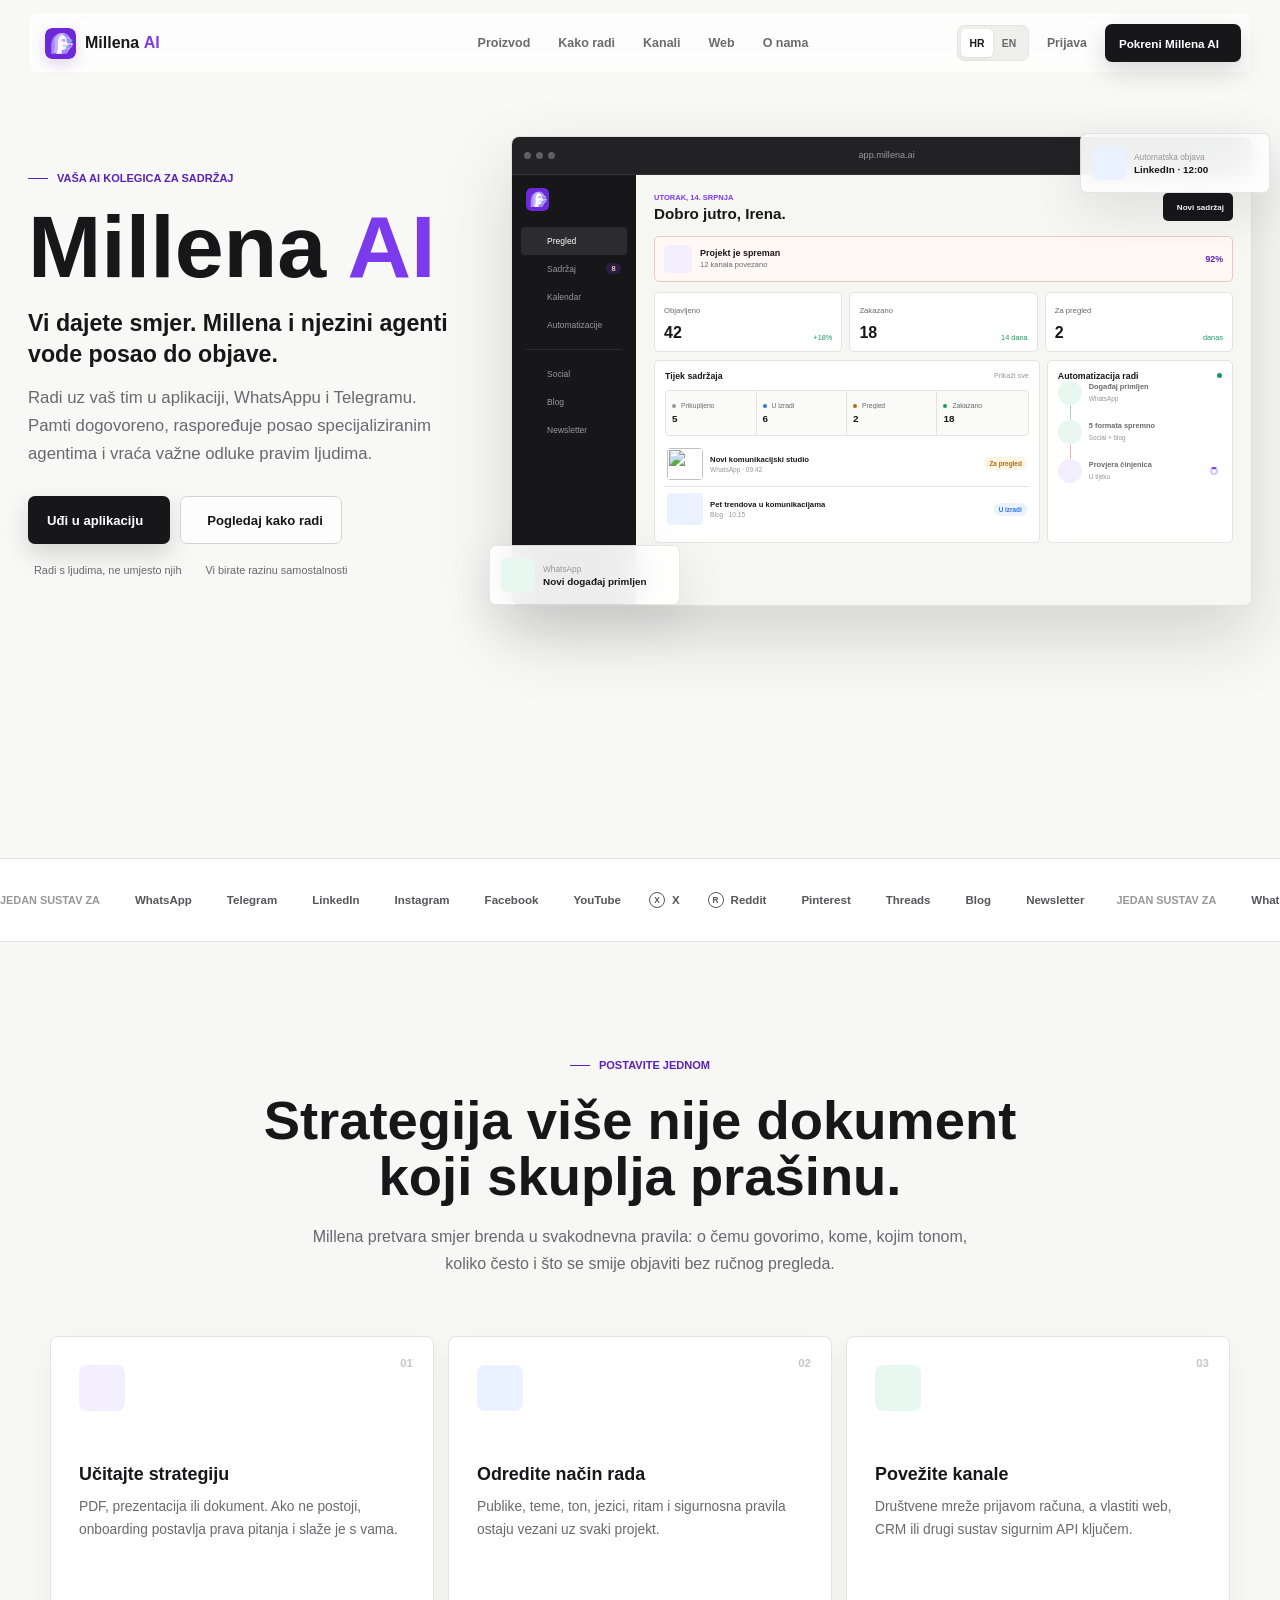
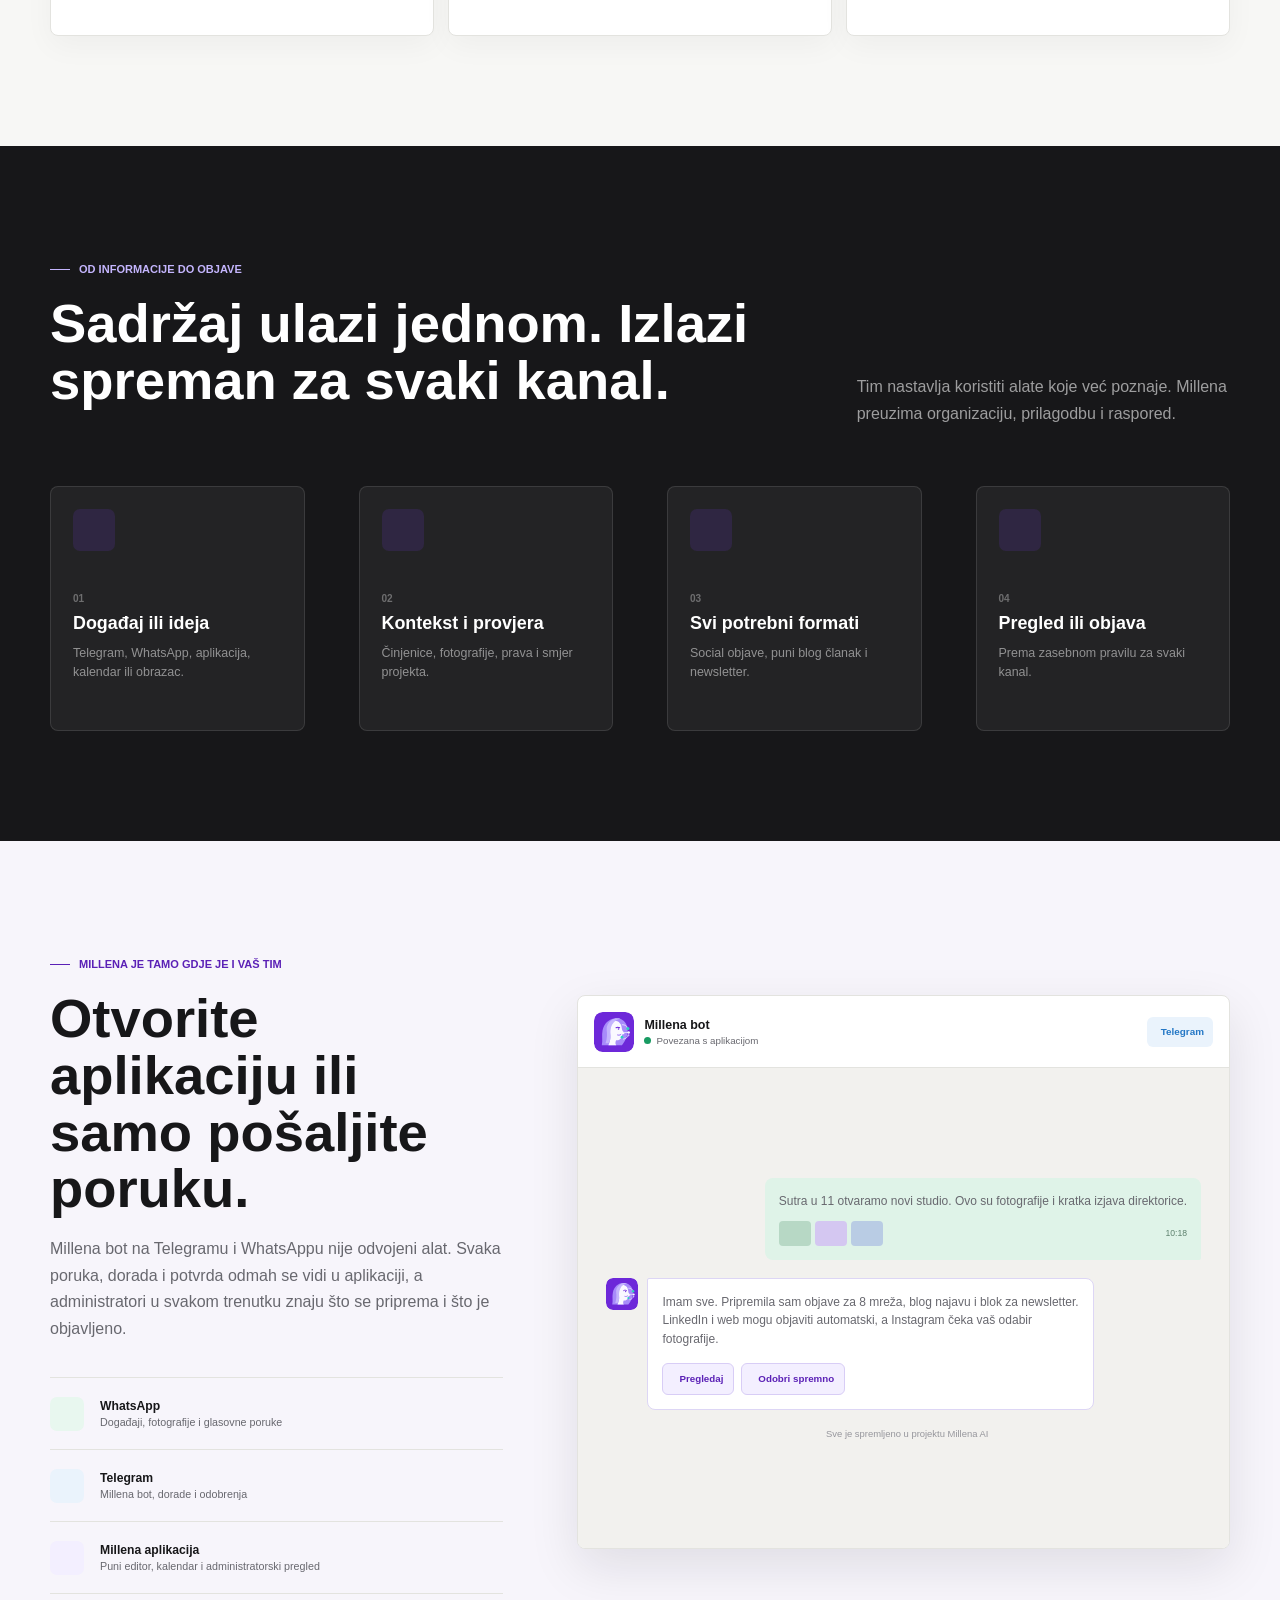
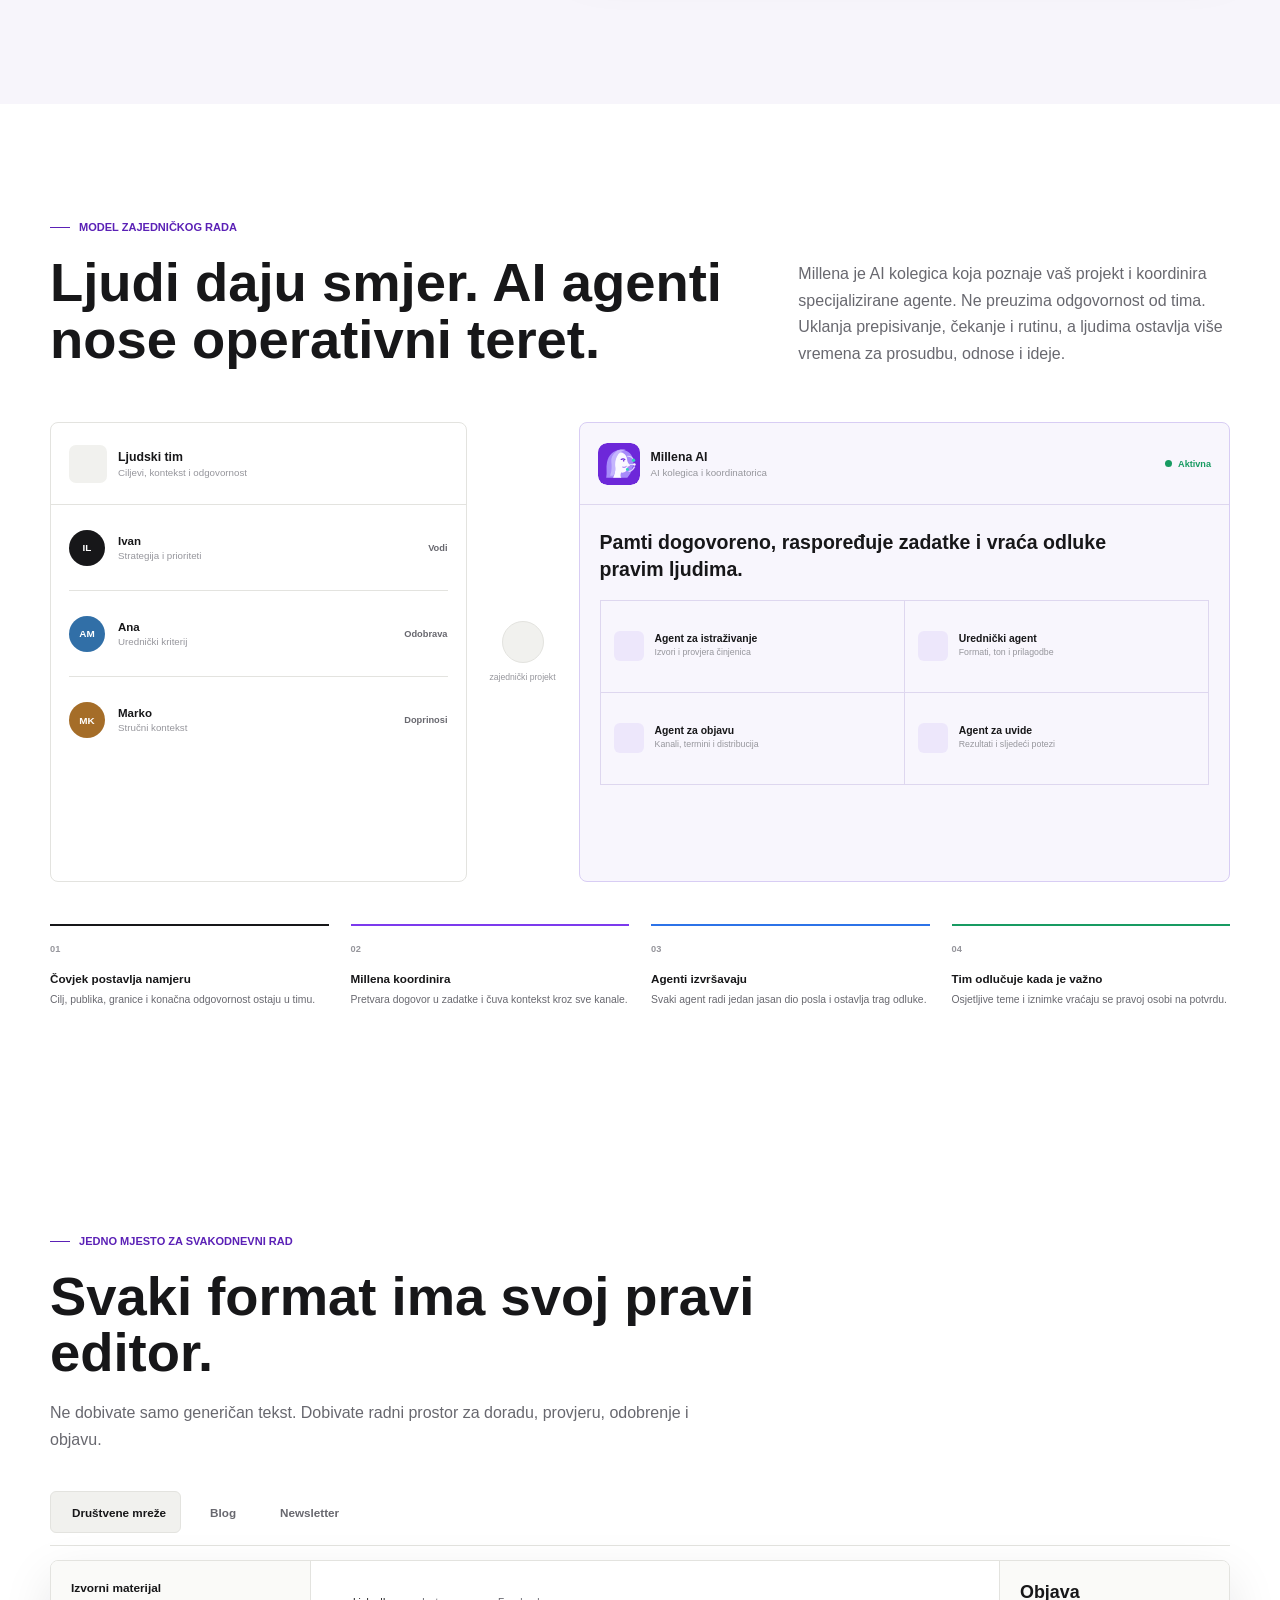
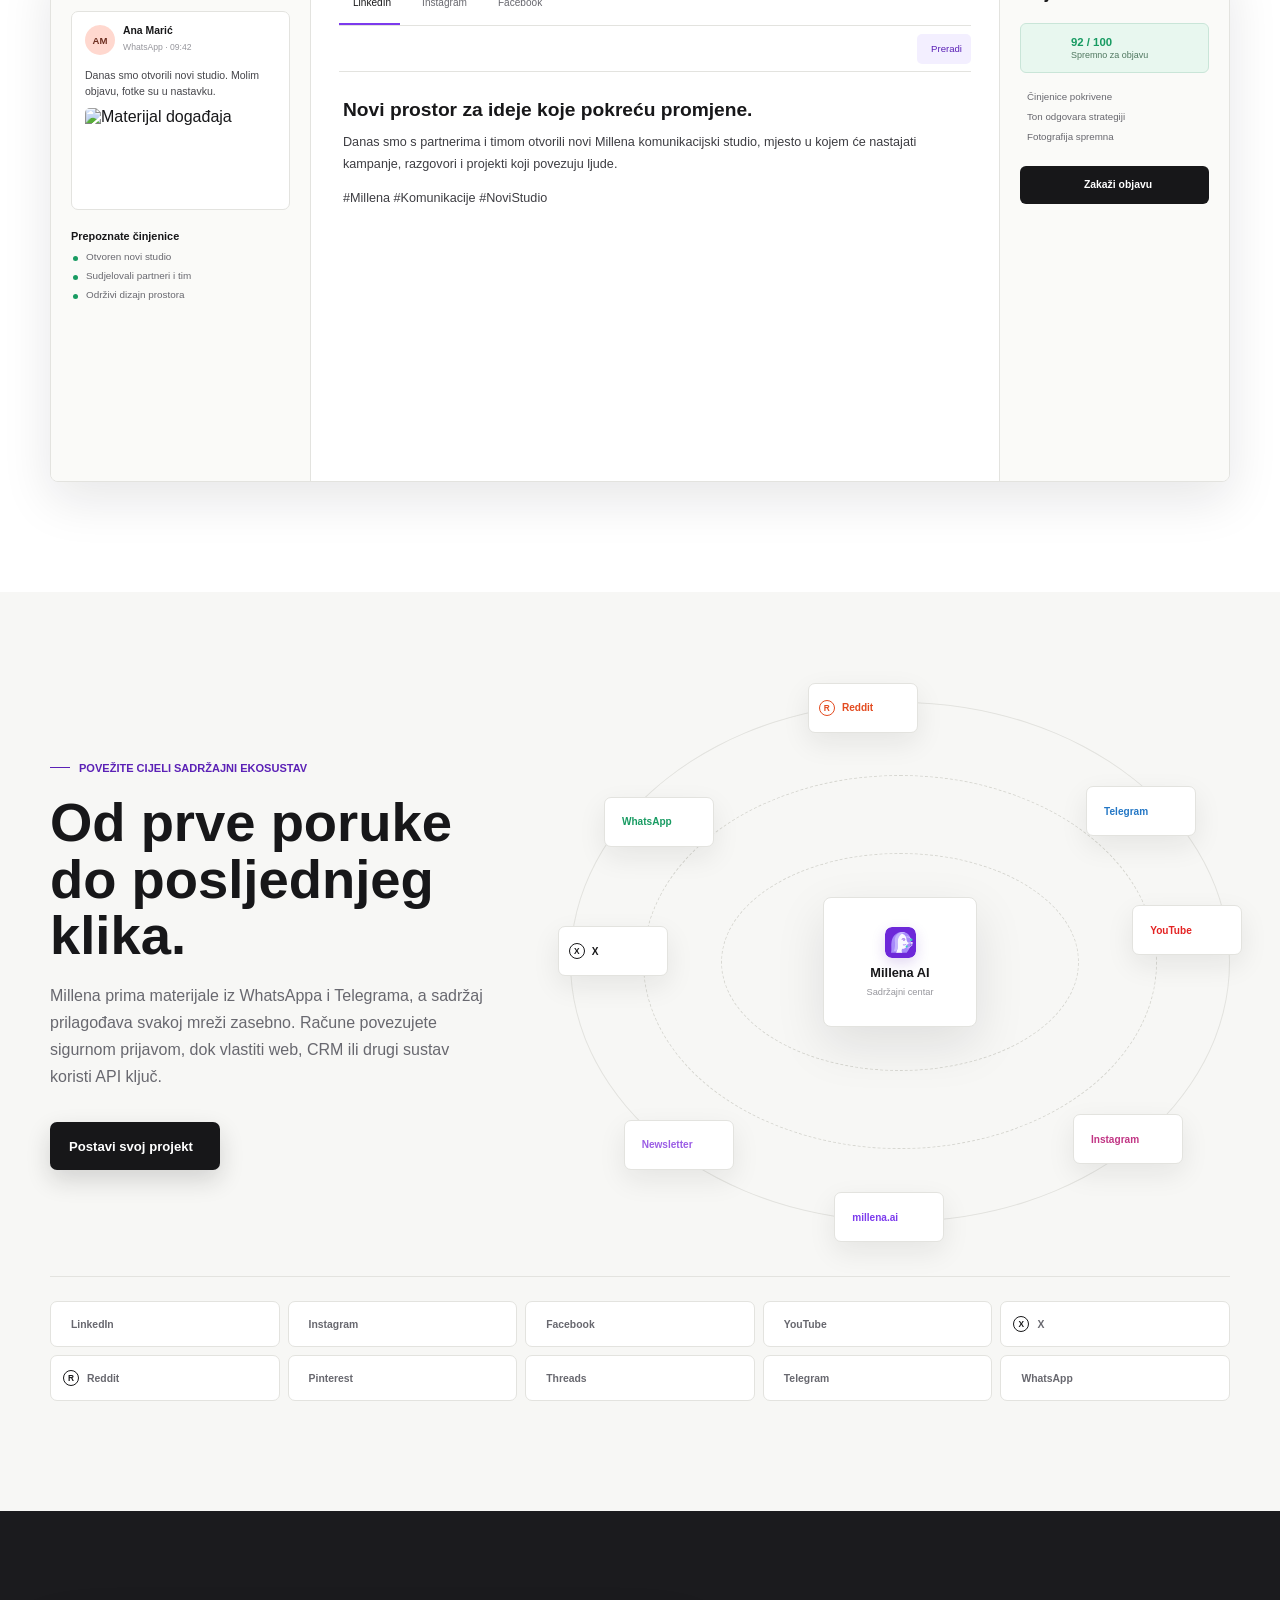
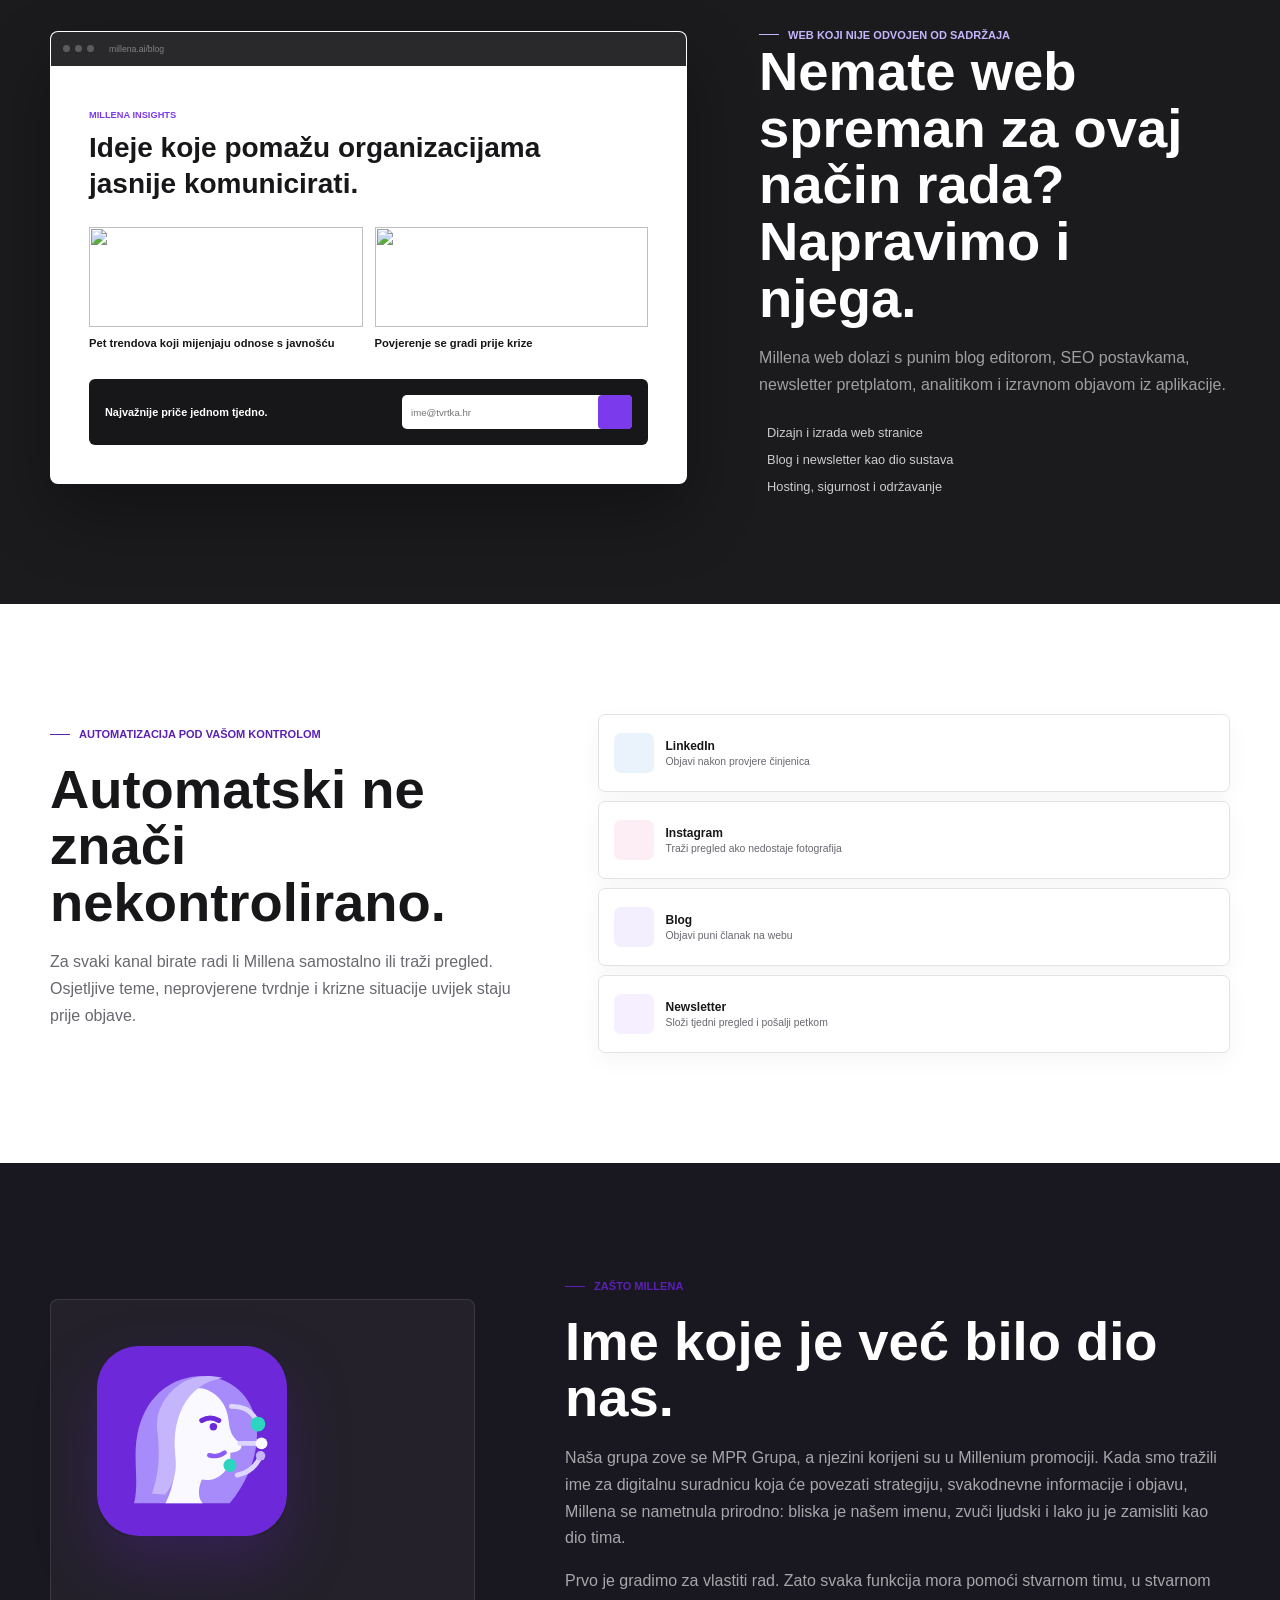
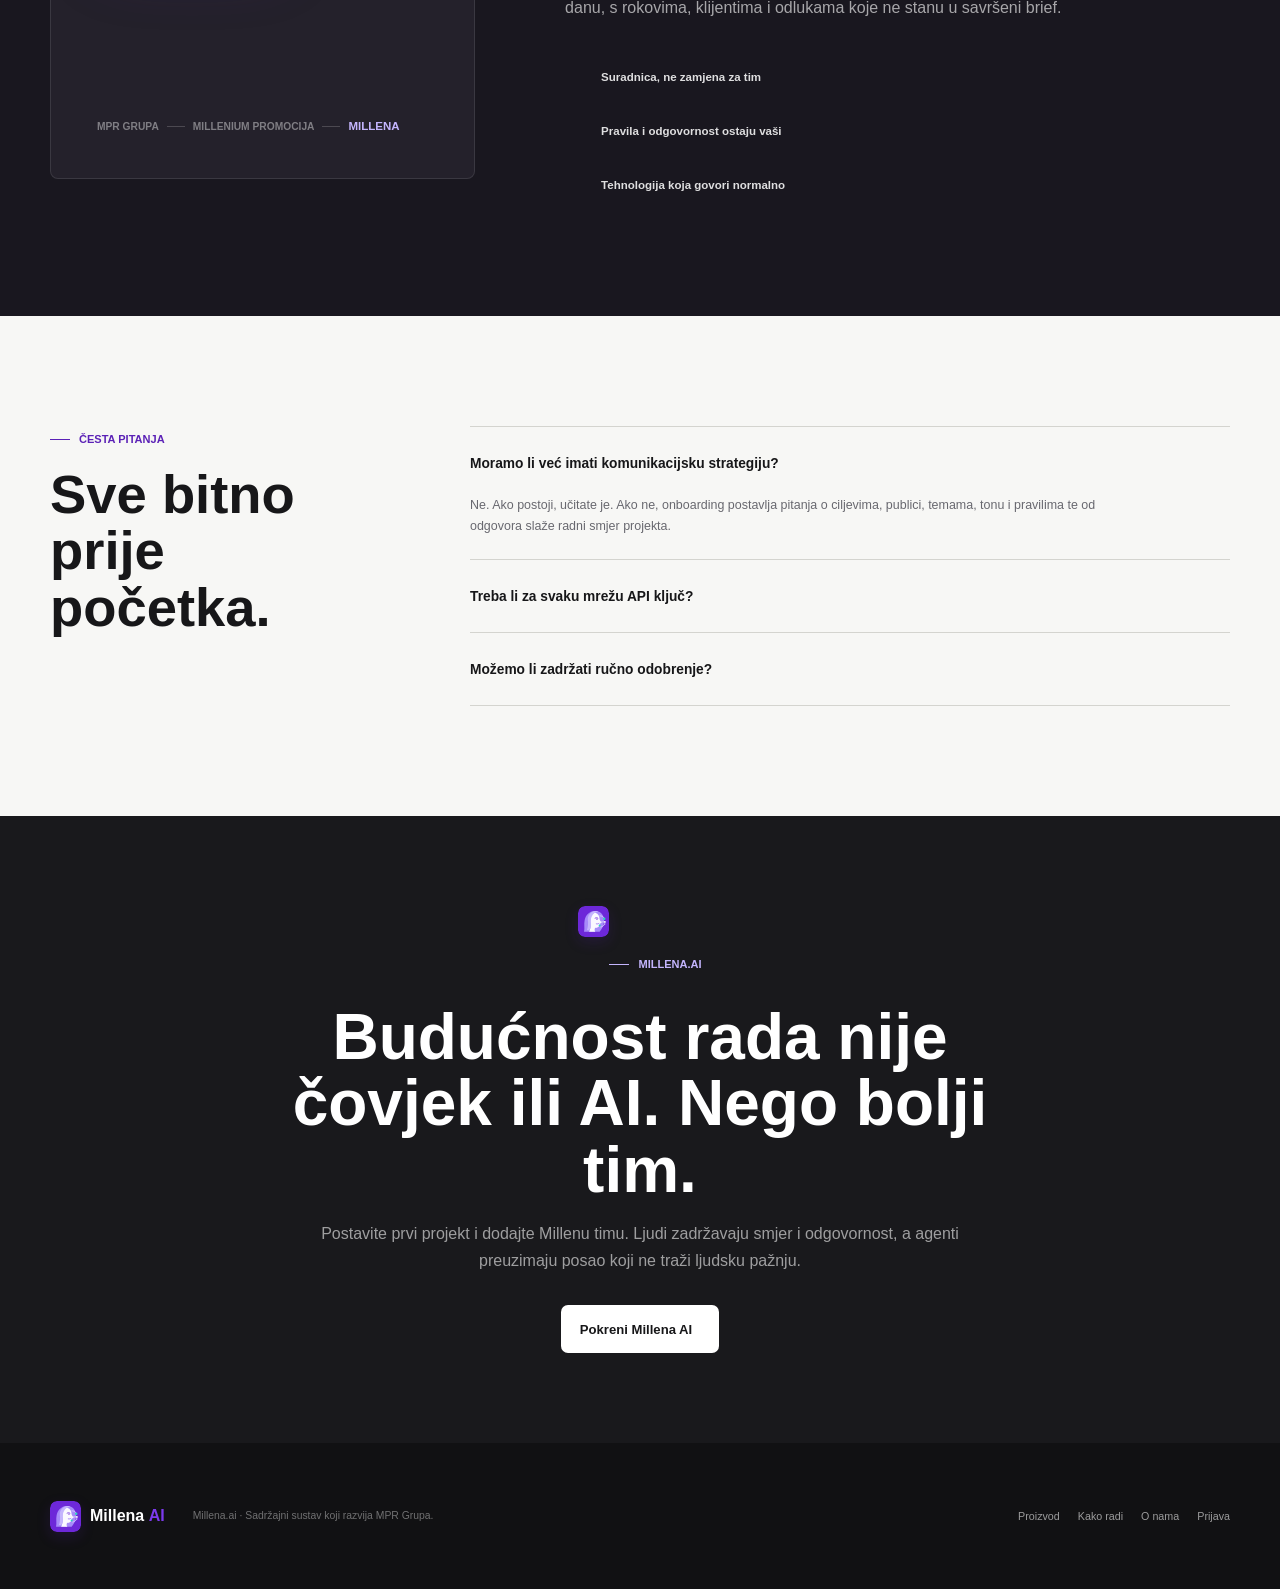
==== commit ab6fff50: "Personalize greeting for Irena" ====
--- a/index.html
+++ b/index.html
@@ -79,7 +79,7 @@
                   <div class="mini-nav"><i data-lucide="mail"></i><span>Newsletter</span></div>
                 </aside>
                 <div class="mini-workspace">
-                  <div class="mini-top"><div><small data-hr="UTORAK, 14. SRPNJA" data-en="TUESDAY, JULY 14">UTORAK, 14. SRPNJA</small><strong data-hr="Dobro jutro, Ivane." data-en="Good morning, Ivan.">Dobro jutro, Ivane.</strong></div><button><i data-lucide="plus"></i><span data-hr="Novi sadržaj" data-en="New content">Novi sadržaj</span></button></div>
+                  <div class="mini-top"><div><small data-hr="UTORAK, 14. SRPNJA" data-en="TUESDAY, JULY 14">UTORAK, 14. SRPNJA</small><strong data-hr="Dobro jutro, Irena." data-en="Good morning, Irena.">Dobro jutro, Irena.</strong></div><button><i data-lucide="plus"></i><span data-hr="Novi sadržaj" data-en="New content">Novi sadržaj</span></button></div>
                   <div class="mini-setup"><span><i data-lucide="rocket"></i></span><div><strong data-hr="Projekt je spreman" data-en="Project is ready">Projekt je spreman</strong><small data-hr="12 kanala povezano" data-en="12 channels connected">12 kanala povezano</small></div><b>92%</b></div>
                   <div class="mini-stats"><article><small data-hr="Objavljeno" data-en="Published">Objavljeno</small><strong>42</strong><em>+18%</em></article><article><small data-hr="Zakazano" data-en="Scheduled">Zakazano</small><strong>18</strong><em data-hr="14 dana" data-en="14 days">14 dana</em></article><article><small data-hr="Za pregled" data-en="For review">Za pregled</small><strong>2</strong><em data-hr="danas" data-en="today">danas</em></article></div>
                   <div class="mini-grid">
@@ -169,7 +169,7 @@
         <div class="section-shell">
           <div class="team-heading reveal">
             <div><p class="eyebrow"><span></span><span data-hr="Model zajedničkog rada" data-en="A shared way of working">Model zajedničkog rada</span></p><h2 data-hr="Ljudi daju smjer. AI agenti nose operativni teret." data-en="People set direction. AI agents carry the operational load.">Ljudi daju smjer. AI agenti nose operativni teret.</h2></div>
-            <p data-hr="Millena je AI kolegica koja poznaje vaš projekt i koordinira specijalizirane agente. Ne preuzima odgovornost od tima: uklanja prepisivanje, čekanje i rutinske korake kako bi ljudi imali više vremena za prosudbu, odnose i ideje." data-en="Millena is an AI colleague who understands your project and coordinates specialized agents. She does not take responsibility away from the team: she removes copying, waiting and routine steps so people have more time for judgment, relationships and ideas.">Millena je AI kolegica koja poznaje vaš projekt i koordinira specijalizirane agente. Ne preuzima odgovornost od tima: uklanja prepisivanje, čekanje i rutinske korake kako bi ljudi imali više vremena za prosudbu, odnose i ideje.</p>
+            <p data-hr="Millena je AI kolegica koja poznaje vaš projekt i koordinira specijalizirane agente. Ne preuzima odgovornost od tima. Uklanja prepisivanje, čekanje i rutinu, a ljudima ostavlja više vremena za prosudbu, odnose i ideje." data-en="Millena is an AI colleague who understands your project and coordinates specialized agents. She does not take responsibility away from the team: she removes copying, waiting and routine steps so people have more time for judgment, relationships and ideas.">Millena je AI kolegica koja poznaje vaš projekt i koordinira specijalizirane agente. Ne preuzima odgovornost od tima. Uklanja prepisivanje, čekanje i rutinu, a ljudima ostavlja više vremena za prosudbu, odnose i ideje.</p>
           </div>
           <div class="team-model reveal">
             <section class="team-people">
@@ -213,7 +213,7 @@
               <aside class="demo-publish"><h3 data-hr="Objava" data-en="Publishing">Objava</h3><div class="quality-score"><i data-lucide="gauge"></i><span><strong>92 / 100</strong><small data-hr="Spremno za objavu" data-en="Ready to publish">Spremno za objavu</small></span></div><ul><li><i data-lucide="check"></i><span data-hr="Činjenice pokrivene" data-en="Facts covered">Činjenice pokrivene</span></li><li><i data-lucide="check"></i><span data-hr="Ton odgovara strategiji" data-en="Tone matches strategy">Ton odgovara strategiji</span></li><li><i data-lucide="check"></i><span data-hr="Fotografija spremna" data-en="Image ready">Fotografija spremna</span></li></ul><button><i data-lucide="calendar-check"></i><span data-hr="Zakaži objavu" data-en="Schedule post">Zakaži objavu</span></button></aside>
             </div>
             <div class="demo-panel" data-demo-panel="blog">
-              <aside class="component-palette"><strong data-hr="Komponente" data-en="Components">Komponente</strong><div><span><i data-lucide="heading-1"></i><small data-hr="Naslov" data-en="Heading">Naslov</small></span><span><i data-lucide="align-left"></i><small data-hr="Tekst" data-en="Text">Tekst</small></span><span><i data-lucide="image"></i><small data-hr="Slika" data-en="Image">Slika</small></span><span><i data-lucide="quote"></i><small data-hr="Citat" data-en="Quote">Citat</small></span></div></aside><article class="article-preview"><small>INSIGHTS</small><h2 data-hr="Pet trendova koji mijenjaju odnose s javnošću" data-en="Five trends changing public relations">Pet trendova koji mijenjaju odnose s javnošću</h2><p class="lead" data-hr="Povjerenje se više ne gradi samo porukom. Gradi se brzinom, dokazima i sposobnošću organizacije da sluša." data-en="Trust is no longer built by messaging alone. It is built through speed, evidence and an organization's ability to listen.">Povjerenje se više ne gradi samo porukom. Gradi se brzinom, dokazima i sposobnošću organizacije da sluša.</p><img src="assets/abstract-wave.jpg" alt="Apstraktni prikaz komunikacijskih tokova" /><p data-hr="Komunikacijski timovi danas rade u okruženju u kojem se očekivanja publike mijenjaju brže od godišnjih planova." data-en="Communication teams now work in an environment where audience expectations change faster than annual plans.">Komunikacijski timovi danas rade u okruženju u kojem se očekivanja publike mijenjaju brže od godišnjih planova.</p></article><aside class="seo-panel"><strong>SEO</strong><em>87 / 100</em><span><i></i></span><p><i data-lucide="check"></i><span data-hr="Naslov je spreman" data-en="Title is ready">Naslov je spreman</span></p><p><i data-lucide="check"></i><span data-hr="Opis je spreman" data-en="Description is ready">Opis je spreman</span></p><label><span data-hr="Objavi na millena.ai" data-en="Publish to millena.ai">Objavi na millena.ai</span><b></b></label><label><span data-hr="Dodaj u newsletter" data-en="Add to newsletter">Dodaj u newsletter</span><b></b></label></aside>
+              <aside class="component-palette"><strong data-hr="Komponente" data-en="Components">Komponente</strong><div><span><i data-lucide="heading-1"></i><small data-hr="Naslov" data-en="Heading">Naslov</small></span><span><i data-lucide="align-left"></i><small data-hr="Tekst" data-en="Text">Tekst</small></span><span><i data-lucide="image"></i><small data-hr="Slika" data-en="Image">Slika</small></span><span><i data-lucide="quote"></i><small data-hr="Citat" data-en="Quote">Citat</small></span></div></aside><article class="article-preview"><small>INSIGHTS</small><h2 data-hr="Pet trendova koji mijenjaju odnose s javnošću" data-en="Five trends changing public relations">Pet trendova koji mijenjaju odnose s javnošću</h2><p class="lead" data-hr="Povjerenje se više ne gradi samo porukom. Grade ga brzina, dokazi i pažljivo slušanje publike." data-en="Trust is no longer built by messaging alone. It is built through speed, evidence and an organization's ability to listen.">Povjerenje se više ne gradi samo porukom. Grade ga brzina, dokazi i pažljivo slušanje publike.</p><img src="assets/abstract-wave.jpg" alt="Apstraktni prikaz komunikacijskih tokova" /><p data-hr="Komunikacijski timovi danas rade u okruženju u kojem se očekivanja publike mijenjaju brže od godišnjih planova." data-en="Communication teams now work in an environment where audience expectations change faster than annual plans.">Komunikacijski timovi danas rade u okruženju u kojem se očekivanja publike mijenjaju brže od godišnjih planova.</p></article><aside class="seo-panel"><strong>SEO</strong><em>87 / 100</em><span><i></i></span><p><i data-lucide="check"></i><span data-hr="Naslov je spreman" data-en="Title is ready">Naslov je spreman</span></p><p><i data-lucide="check"></i><span data-hr="Opis je spreman" data-en="Description is ready">Opis je spreman</span></p><label><span data-hr="Objavi na millena.ai" data-en="Publish to millena.ai">Objavi na millena.ai</span><b></b></label><label><span data-hr="Dodaj u newsletter" data-en="Add to newsletter">Dodaj u newsletter</span><b></b></label></aside>
             </div>
             <div class="demo-panel" data-demo-panel="newsletter">
               <article class="email-preview"><header><img class="brand-symbol" src="assets/millena-mark.svg" alt="" /><strong>Millena AI</strong></header><small data-hr="TJEDNI PREGLED" data-en="WEEKLY REVIEW">TJEDNI PREGLED</small><h2 data-hr="Ideje koje vrijedi ponijeti u novi tjedan." data-en="Ideas worth carrying into the new week.">Ideje koje vrijedi ponijeti u novi tjedan.</h2><p data-hr="Tri priče, jedan praktičan vodič i ljudi čiji rad vrijedi pratiti." data-en="Three stories, one practical guide and people whose work is worth following.">Tri priče, jedan praktičan vodič i ljudi čiji rad vrijedi pratiti.</p><div><img src="assets/editorial-cloud.jpg" alt="Komunikacijski studio" /><span><small data-hr="PRIČA TJEDNA" data-en="STORY OF THE WEEK">PRIČA TJEDNA</small><strong data-hr="Novi prostor za ideje koje pokreću promjene" data-en="A new space for ideas that drive change">Novi prostor za ideje koje pokreću promjene</strong></span></div></article><aside class="send-panel"><h3 data-hr="Slanje" data-en="Delivery">Slanje</h3><label><span data-hr="Primatelji" data-en="Recipients">Primatelji</span><strong data-hr="Aktivni pretplatnici" data-en="Active subscribers">Aktivni pretplatnici</strong><small>1.284</small></label><label><span data-hr="Termin" data-en="Timing">Termin</span><strong data-hr="Petak u 10:00" data-en="Friday at 10:00">Petak u 10:00</strong></label><div><i data-lucide="clock-3"></i><span><strong data-hr="Najbolji termin" data-en="Best time">Najbolji termin</strong><small data-hr="Prema dosadašnjim otvaranjima" data-en="Based on previous opens">Prema dosadašnjim otvaranjima</small></span></div><button><i data-lucide="send"></i><span data-hr="Zakaži slanje" data-en="Schedule send">Zakaži slanje</span></button></aside>
@@ -279,7 +279,7 @@
             <p class="eyebrow"><span></span><span data-hr="Zašto Millena" data-en="Why Millena">Zašto Millena</span></p>
             <h2 data-hr="Ime koje je već bilo dio nas." data-en="A name that was already part of us.">Ime koje je već bilo dio nas.</h2>
             <p data-hr="Naša grupa zove se MPR Grupa, a njezini korijeni su u Millenium promociji. Kada smo tražili ime za digitalnu suradnicu koja će povezati strategiju, svakodnevne informacije i objavu, Millena se nametnula prirodno: bliska je našem imenu, zvuči ljudski i lako ju je zamisliti kao dio tima." data-en="Our group is called MPR Group, with roots in Millenium promocija. When we looked for a name for a digital colleague who would connect strategy, daily information and publishing, Millena came naturally: it is close to our name, sounds human and is easy to imagine as part of the team.">Naša grupa zove se MPR Grupa, a njezini korijeni su u Millenium promociji. Kada smo tražili ime za digitalnu suradnicu koja će povezati strategiju, svakodnevne informacije i objavu, Millena se nametnula prirodno: bliska je našem imenu, zvuči ljudski i lako ju je zamisliti kao dio tima.</p>
-            <p data-hr="Prvo je gradimo za vlastiti rad. To znači da svaka funkcija mora pomoći stvarnom timu, u stvarnom danu, s rokovima, klijentima i odlukama koje ne stanu u savršeni brief." data-en="We are building her for our own work first. That means every feature must help a real team on a real day, with deadlines, clients and decisions that rarely fit a perfect brief.">Prvo je gradimo za vlastiti rad. To znači da svaka funkcija mora pomoći stvarnom timu, u stvarnom danu, s rokovima, klijentima i odlukama koje ne stanu u savršeni brief.</p>
+            <p data-hr="Prvo je gradimo za vlastiti rad. Zato svaka funkcija mora pomoći stvarnom timu, u stvarnom danu, s rokovima, klijentima i odlukama koje ne stanu u savršeni brief." data-en="We are building her for our own work first. That means every feature must help a real team on a real day, with deadlines, clients and decisions that rarely fit a perfect brief.">Prvo je gradimo za vlastiti rad. Zato svaka funkcija mora pomoći stvarnom timu, u stvarnom danu, s rokovima, klijentima i odlukama koje ne stanu u savršeni brief.</p>
             <div class="about-values"><span><i data-lucide="users-round"></i><b data-hr="Suradnica, ne zamjena za tim" data-en="A colleague, not a replacement">Suradnica, ne zamjena za tim</b></span><span><i data-lucide="shield-check"></i><b data-hr="Pravila i odgovornost ostaju vaši" data-en="Rules and responsibility stay yours">Pravila i odgovornost ostaju vaši</b></span><span><i data-lucide="sparkles"></i><b data-hr="Tehnologija koja govori normalno" data-en="Technology that speaks plainly">Tehnologija koja govori normalno</b></span></div>
           </div>
         </div>
@@ -291,7 +291,7 @@
           <div class="faq-list reveal">
             <article class="open"><button type="button" aria-expanded="true"><strong data-hr="Moramo li već imati komunikacijsku strategiju?" data-en="Do we need an existing communication strategy?">Moramo li već imati komunikacijsku strategiju?</strong><i data-lucide="minus"></i></button><p data-hr="Ne. Ako postoji, učitate je. Ako ne, onboarding postavlja pitanja o ciljevima, publici, temama, tonu i pravilima te od odgovora slaže radni smjer projekta." data-en="No. Upload one if it exists. If not, onboarding asks about goals, audiences, topics, tone and rules, then builds a working project direction from your answers.">Ne. Ako postoji, učitate je. Ako ne, onboarding postavlja pitanja o ciljevima, publici, temama, tonu i pravilima te od odgovora slaže radni smjer projekta.</p></article>
             <article><button type="button" aria-expanded="false"><strong data-hr="Treba li za svaku mrežu API ključ?" data-en="Does every network require an API key?">Treba li za svaku mrežu API ključ?</strong><i data-lucide="plus"></i></button><p data-hr="Ne. Standardne društvene mreže povezujete sigurnom prijavom računa. API ključ unosite samo za vlastiti web, CRM ili poseban sustav." data-en="No. Standard social networks connect through secure account sign-in. You only enter an API key for a custom website, CRM or system.">Ne. Standardne društvene mreže povezujete sigurnom prijavom računa. API ključ unosite samo za vlastiti web, CRM ili poseban sustav.</p></article>
-            <article><button type="button" aria-expanded="false"><strong data-hr="Možemo li zadržati ručno odobrenje?" data-en="Can we keep manual approval?">Možemo li zadržati ručno odobrenje?</strong><i data-lucide="plus"></i></button><p data-hr="Da. Svaki kanal ima vlastito pravilo: potpuno automatski, pregled samo u određenim situacijama ili obavezno odobrenje prije svake objave." data-en="Yes. Every channel has its own rule: fully automatic, review only in specific cases, or mandatory approval before every post.">Da. Svaki kanal ima vlastito pravilo: potpuno automatski, pregled samo u određenim situacijama ili obavezno odobrenje prije svake objave.</p></article>
+            <article><button type="button" aria-expanded="false"><strong data-hr="Možemo li zadržati ručno odobrenje?" data-en="Can we keep manual approval?">Možemo li zadržati ručno odobrenje?</strong><i data-lucide="plus"></i></button><p data-hr="Naravno. Svaki kanal ima vlastito pravilo: potpuno automatski, pregled samo u određenim situacijama ili obavezno odobrenje prije svake objave." data-en="Yes. Every channel has its own rule: fully automatic, review only in specific cases, or mandatory approval before every post.">Naravno. Svaki kanal ima vlastito pravilo: potpuno automatski, pregled samo u određenim situacijama ili obavezno odobrenje prije svake objave.</p></article>
           </div>
         </div>
       </section>
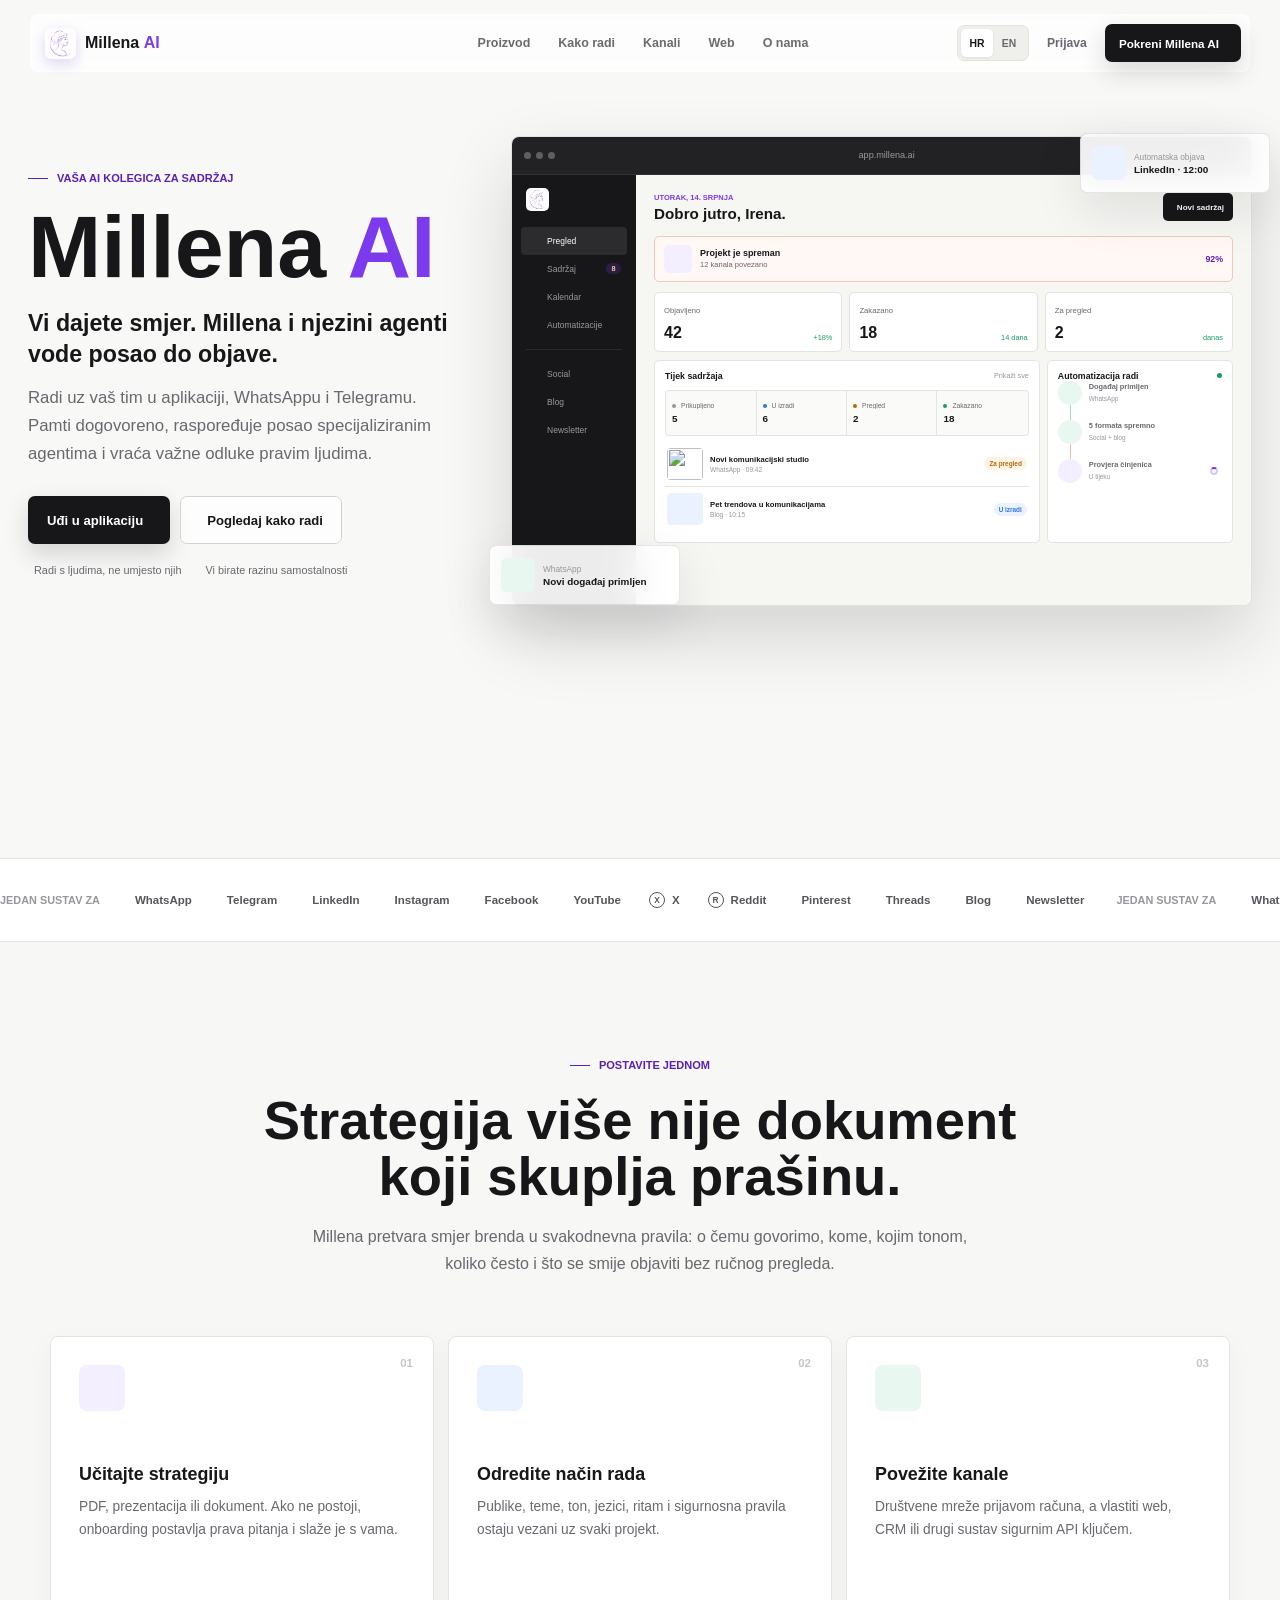
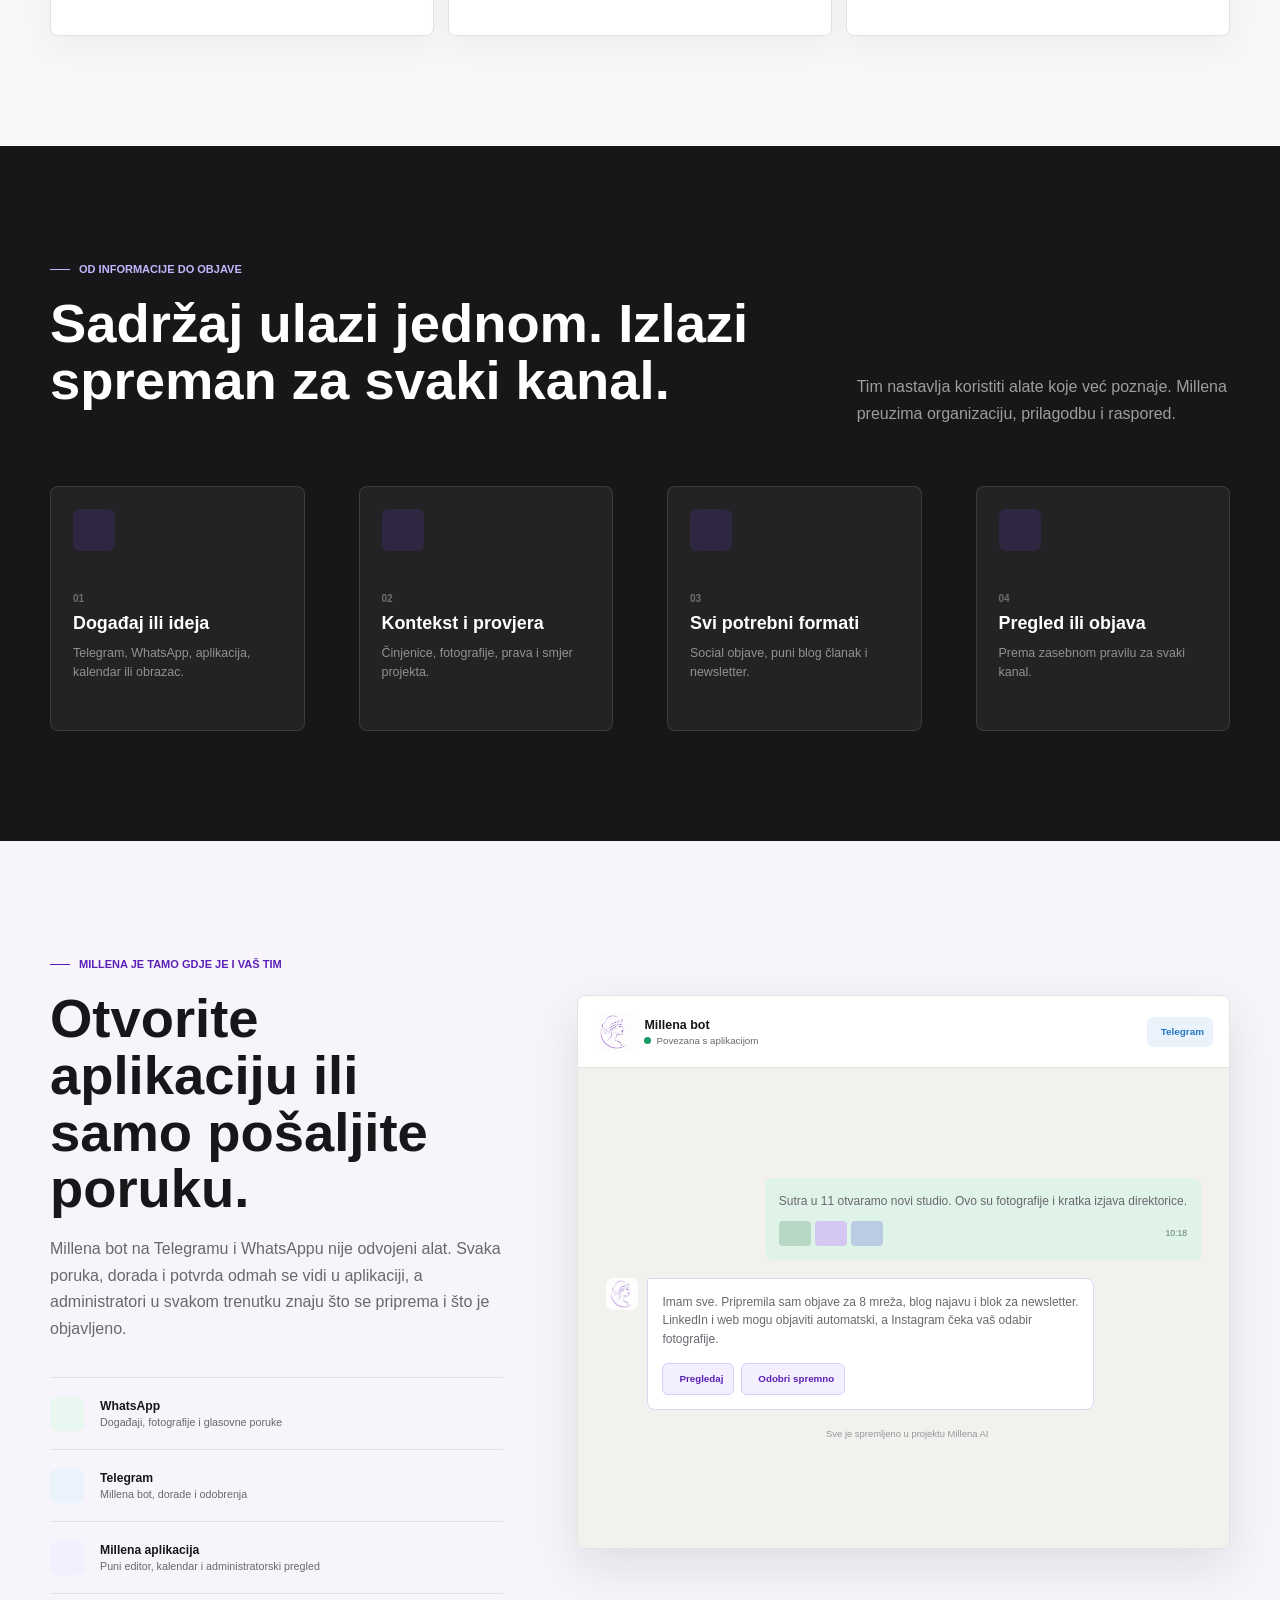
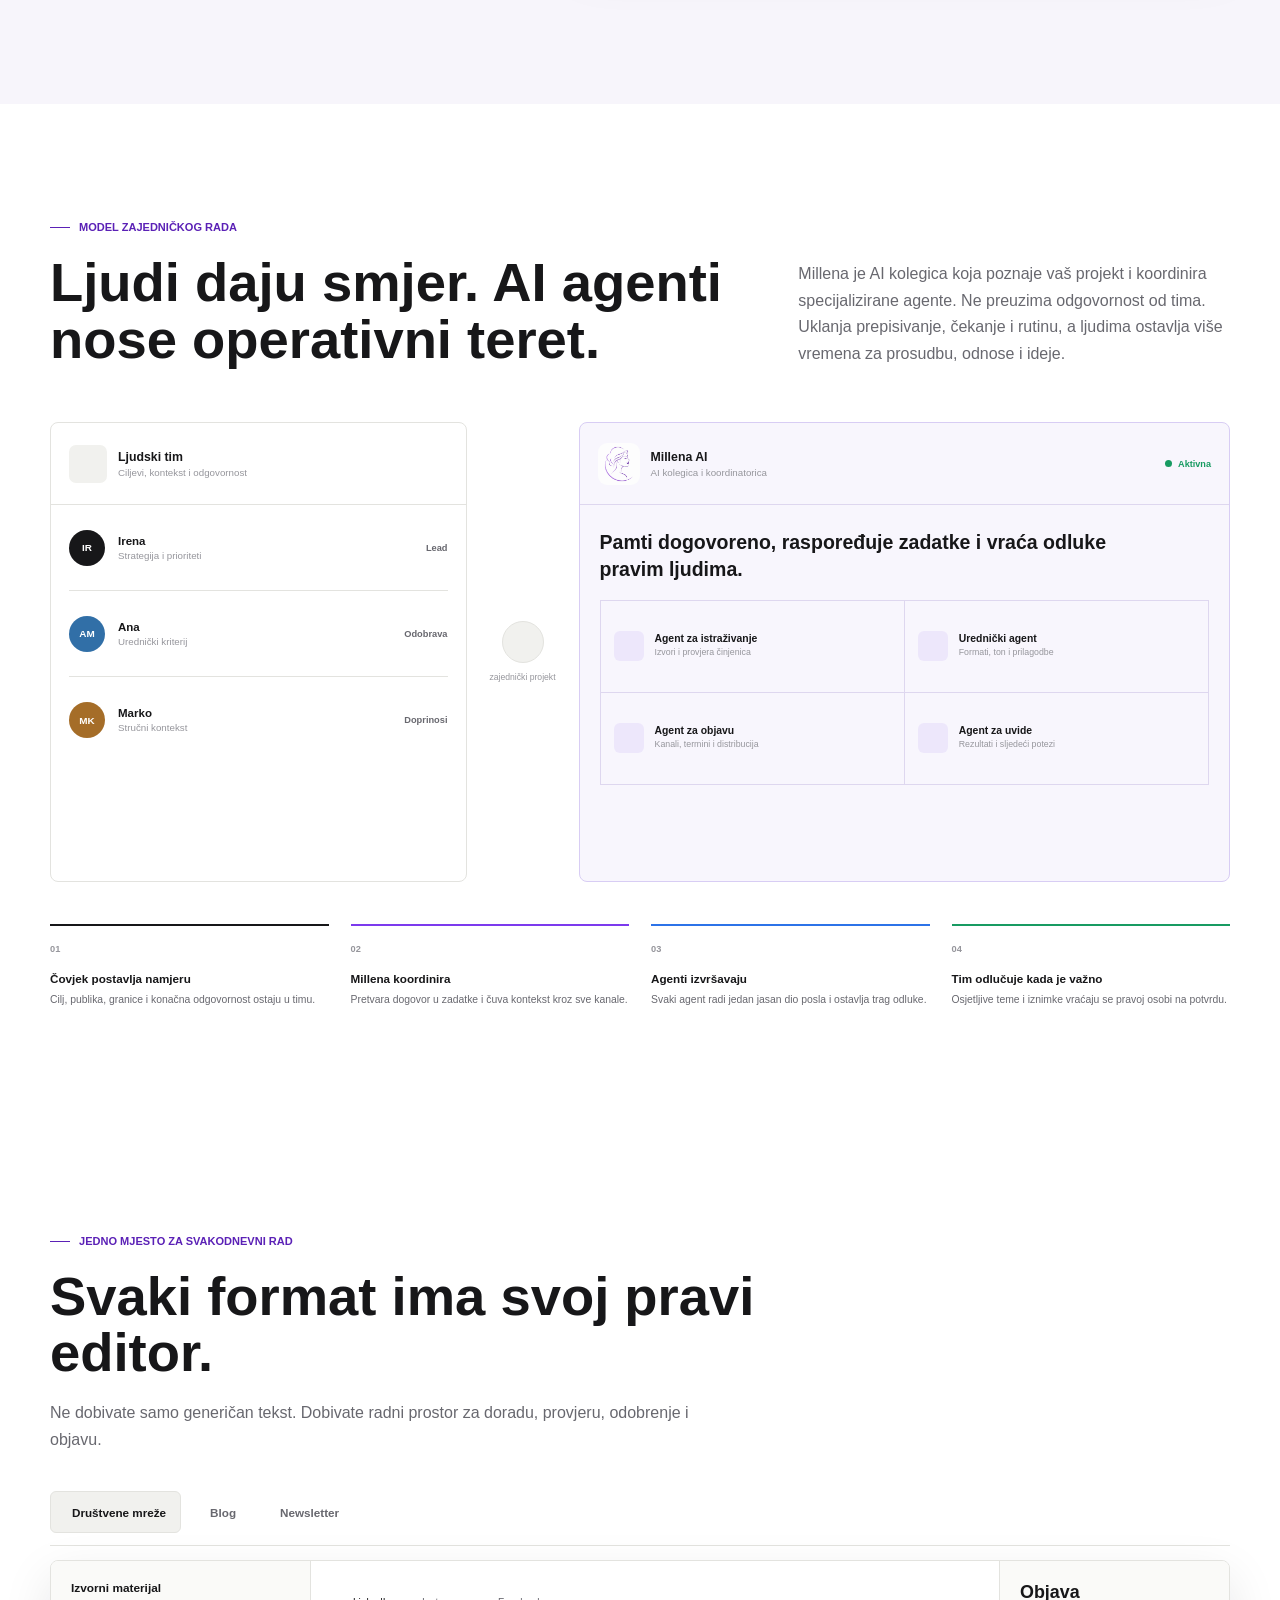
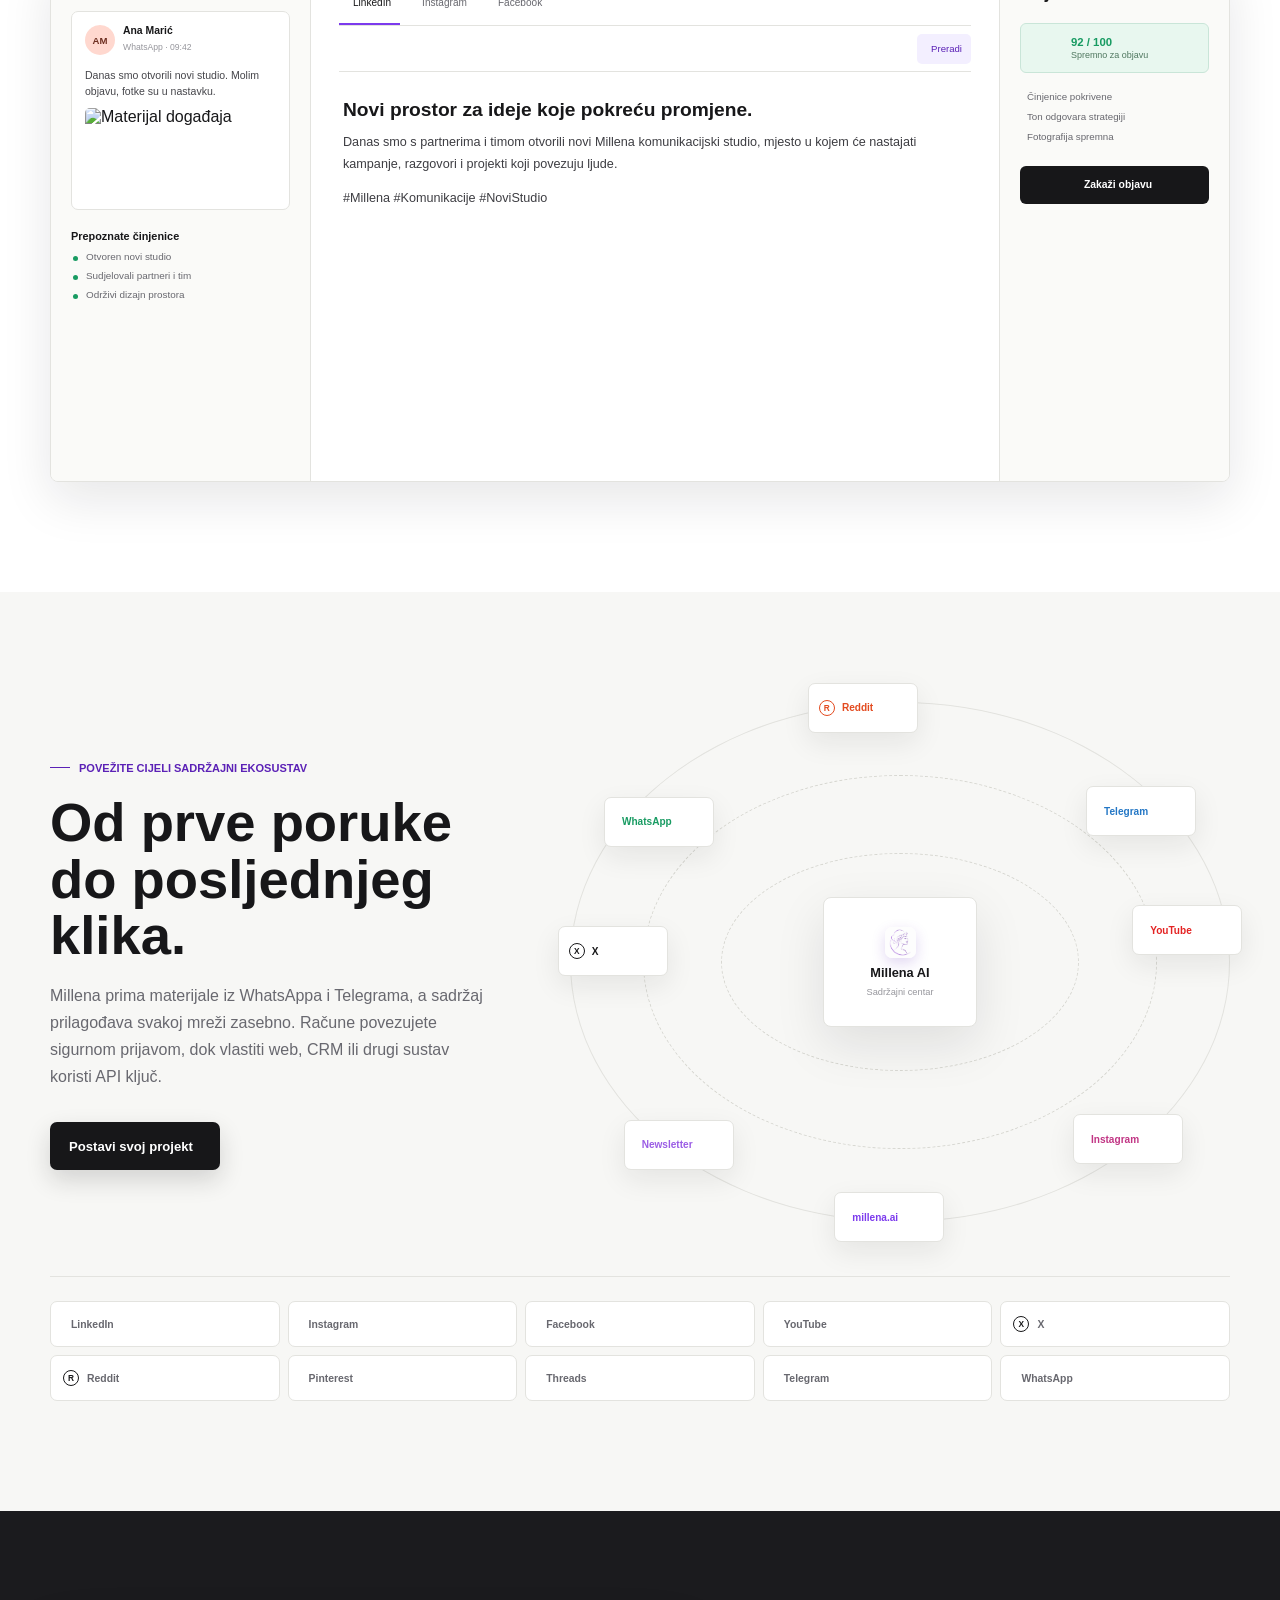
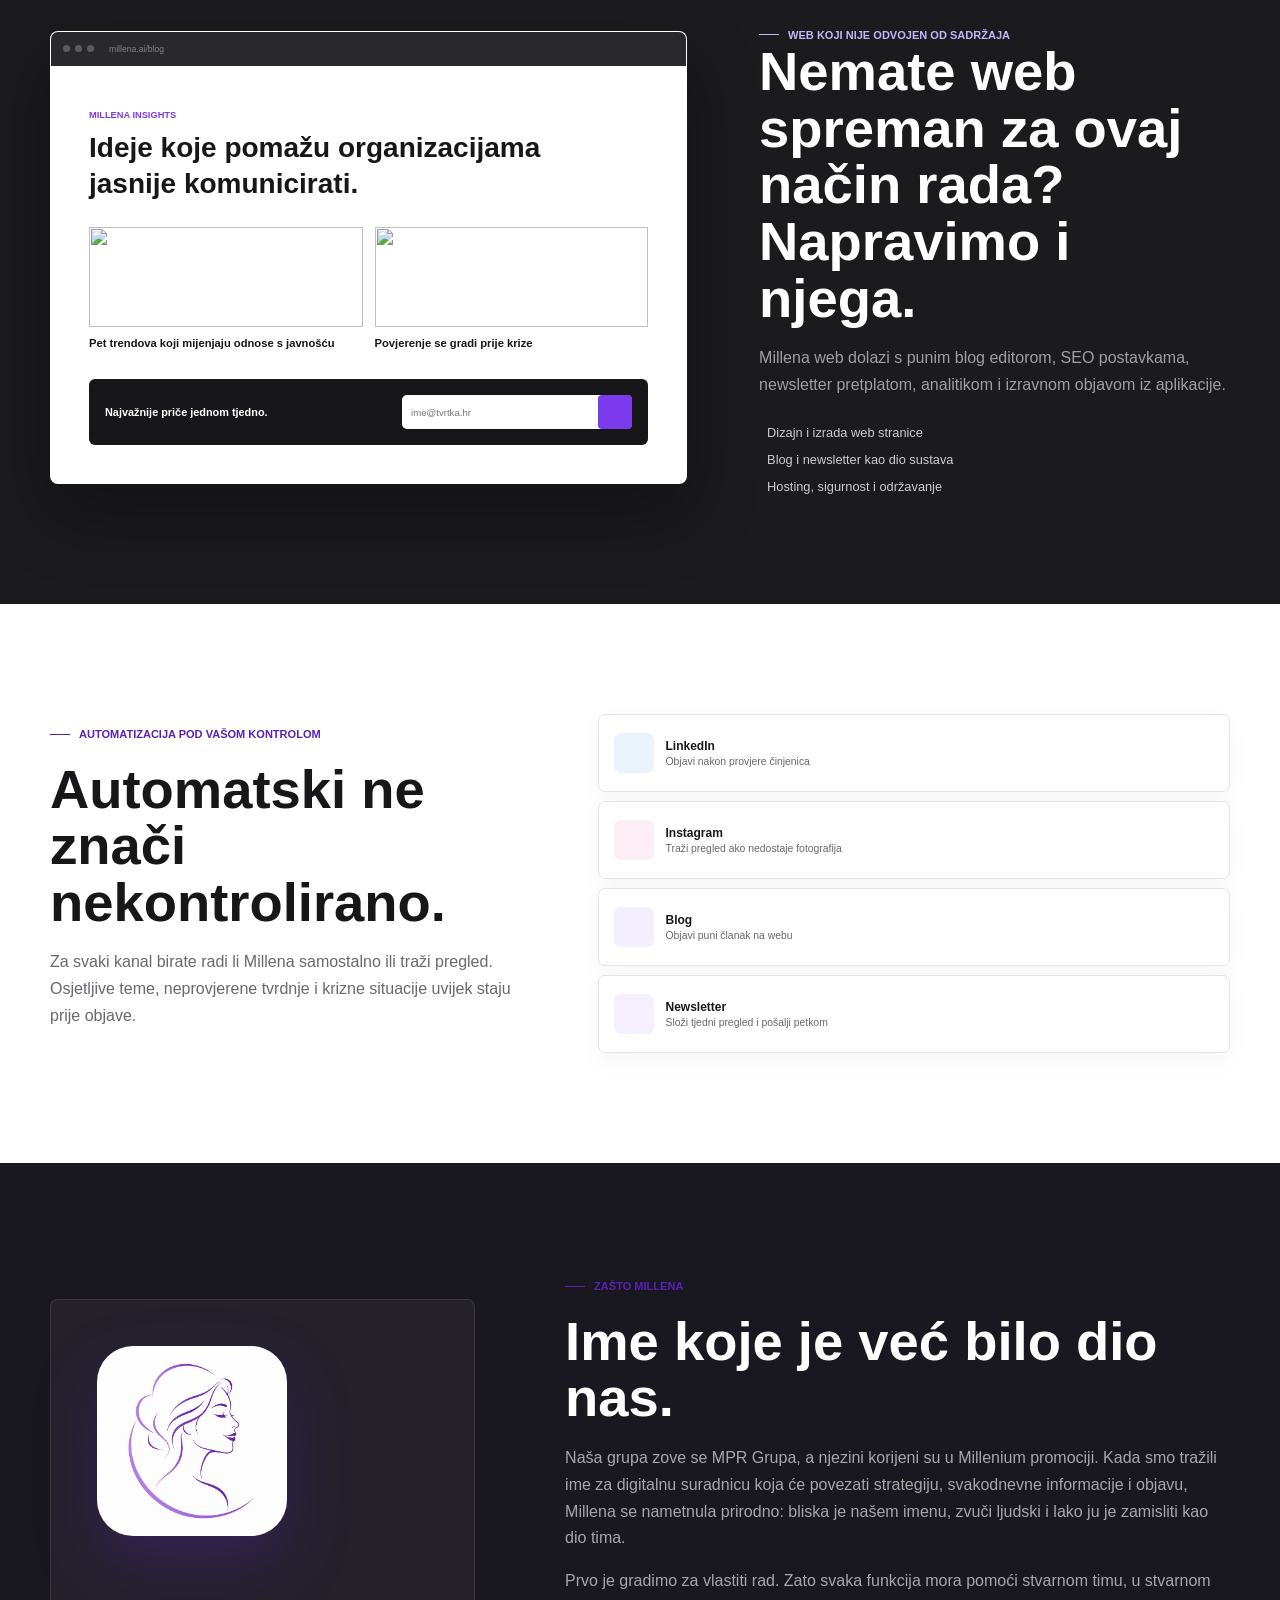
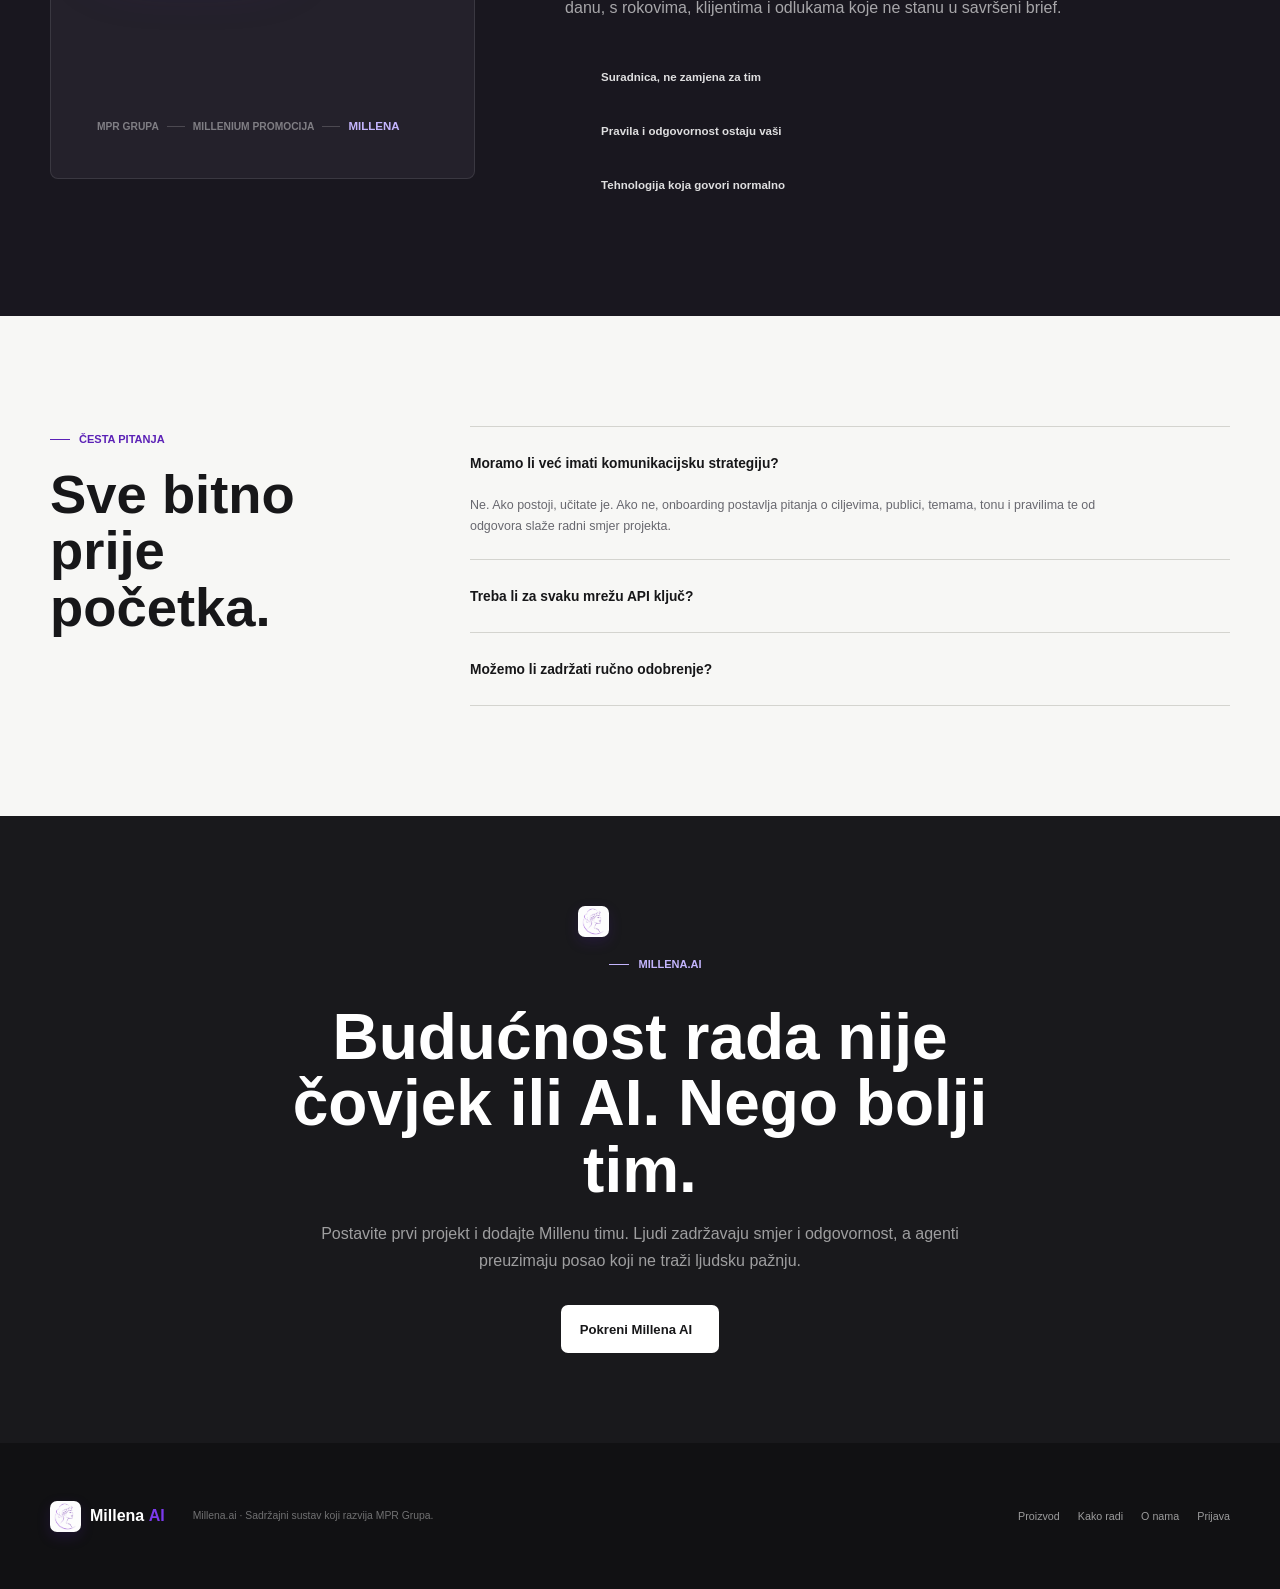
==== commit 4a4921c0: "Update Millena logo and favicon" ====
--- a/index.html
+++ b/index.html
@@ -6,7 +6,7 @@
     <meta name="description" content="Millena AI vodi sadržaj od strategije i događaja do automatske objave na društvenim mrežama, blogu i newsletteru." />
     <meta name="theme-color" content="#f7f7f5" />
     <title>Millena AI | Sadržaj koji radi sam</title>
-    <link rel="icon" href="assets/millena-mark.svg" type="image/svg+xml" />
+    <link rel="icon" href="assets/millena-mark.png" type="image/png" />
     <link rel="stylesheet" href="site.css" />
   </head>
   <body class="marketing-page">
@@ -15,7 +15,7 @@
     <header class="site-header">
       <nav class="nav-shell" aria-label="Glavna navigacija" data-aria-hr="Glavna navigacija" data-aria-en="Primary navigation">
         <a class="site-brand" href="#top" aria-label="Millena AI početna">
-          <img class="brand-symbol" src="assets/millena-mark.svg" alt="" />
+          <img class="brand-symbol" src="assets/millena-mark.png" alt="" />
           <strong>Millena <b>AI</b></strong>
         </a>
         <button class="menu-button" type="button" aria-label="Otvori izbornik" data-aria-hr="Otvori izbornik" data-aria-en="Open menu">
@@ -68,7 +68,7 @@
               </div>
               <div class="window-body">
                 <aside class="mini-sidebar">
-                  <img class="mini-logo" src="assets/millena-mark.svg" alt="" />
+                  <img class="mini-logo" src="assets/millena-mark.png" alt="" />
                   <div class="mini-nav active"><i data-lucide="layout-dashboard"></i><span data-hr="Pregled" data-en="Overview">Pregled</span></div>
                   <div class="mini-nav"><i data-lucide="inbox"></i><span data-hr="Sadržaj" data-en="Content">Sadržaj</span><b>8</b></div>
                   <div class="mini-nav"><i data-lucide="calendar-days"></i><span data-hr="Kalendar" data-en="Calendar">Kalendar</span></div>
@@ -155,10 +155,10 @@
             </div>
           </div>
           <div class="companion-demo reveal">
-            <header><div><img src="assets/millena-mark.svg" alt="" /><span><strong>Millena bot</strong><small><i></i><span data-hr="Povezana s aplikacijom" data-en="Synced with the app">Povezana s aplikacijom</span></small></span></div><span class="telegram-badge"><i data-lucide="send"></i>Telegram</span></header>
+            <header><div><img src="assets/millena-mark.png" alt="" /><span><strong>Millena bot</strong><small><i></i><span data-hr="Povezana s aplikacijom" data-en="Synced with the app">Povezana s aplikacijom</span></small></span></div><span class="telegram-badge"><i data-lucide="send"></i>Telegram</span></header>
             <div class="bot-thread">
               <div class="bot-message user"><p data-hr="Sutra u 11 otvaramo novi studio. Ovo su fotografije i kratka izjava direktorice." data-en="Tomorrow at 11 we are opening the new studio. Here are the photos and a short statement from the director.">Sutra u 11 otvaramo novi studio. Ovo su fotografije i kratka izjava direktorice.</p><div><span></span><span></span><span></span><small>10:18</small></div></div>
-              <div class="bot-message millena"><img src="assets/millena-mark.svg" alt="" /><div><p data-hr="Imam sve. Pripremila sam objave za 8 mreža, blog najavu i blok za newsletter. LinkedIn i web mogu objaviti automatski, a Instagram čeka vaš odabir fotografije." data-en="I have everything. I prepared posts for 8 networks, a blog announcement and a newsletter block. LinkedIn and the website can publish automatically, while Instagram is waiting for your image selection.">Imam sve. Pripremila sam objave za 8 mreža, blog najavu i blok za newsletter. LinkedIn i web mogu objaviti automatski, a Instagram čeka vaš odabir fotografije.</p><div class="bot-actions"><button type="button"><i data-lucide="eye"></i><span data-hr="Pregledaj" data-en="Review">Pregledaj</span></button><button type="button"><i data-lucide="check"></i><span data-hr="Odobri spremno" data-en="Approve ready items">Odobri spremno</span></button></div></div></div>
+              <div class="bot-message millena"><img src="assets/millena-mark.png" alt="" /><div><p data-hr="Imam sve. Pripremila sam objave za 8 mreža, blog najavu i blok za newsletter. LinkedIn i web mogu objaviti automatski, a Instagram čeka vaš odabir fotografije." data-en="I have everything. I prepared posts for 8 networks, a blog announcement and a newsletter block. LinkedIn and the website can publish automatically, while Instagram is waiting for your image selection.">Imam sve. Pripremila sam objave za 8 mreža, blog najavu i blok za newsletter. LinkedIn i web mogu objaviti automatski, a Instagram čeka vaš odabir fotografije.</p><div class="bot-actions"><button type="button"><i data-lucide="eye"></i><span data-hr="Pregledaj" data-en="Review">Pregledaj</span></button><button type="button"><i data-lucide="check"></i><span data-hr="Odobri spremno" data-en="Approve ready items">Odobri spremno</span></button></div></div></div>
               <div class="sync-line"><i data-lucide="refresh-cw"></i><span data-hr="Sve je spremljeno u projektu Millena AI" data-en="Everything is saved in the Millena AI project">Sve je spremljeno u projektu Millena AI</span></div>
             </div>
           </div>
@@ -174,13 +174,13 @@
           <div class="team-model reveal">
             <section class="team-people">
               <header><span><i data-lucide="users-round"></i></span><div><strong data-hr="Ljudski tim" data-en="Human team">Ljudski tim</strong><small data-hr="Ciljevi, kontekst i odgovornost" data-en="Goals, context and accountability">Ciljevi, kontekst i odgovornost</small></div></header>
-              <div class="team-member"><span class="person-avatar">IL</span><div><strong>Ivan</strong><small data-hr="Strategija i prioriteti" data-en="Strategy and priorities">Strategija i prioriteti</small></div><b data-hr="Vodi" data-en="Leads">Vodi</b></div>
+              <div class="team-member"><span class="person-avatar">IR</span><div><strong>Irena</strong><small data-hr="Strategija i prioriteti" data-en="Strategy and priorities">Strategija i prioriteti</small></div><b>Lead</b></div>
               <div class="team-member"><span class="person-avatar blue">AM</span><div><strong>Ana</strong><small data-hr="Urednički kriterij" data-en="Editorial judgment">Urednički kriterij</small></div><b data-hr="Odobrava" data-en="Approves">Odobrava</b></div>
               <div class="team-member"><span class="person-avatar amber">MK</span><div><strong>Marko</strong><small data-hr="Stručni kontekst" data-en="Subject context">Stručni kontekst</small></div><b data-hr="Doprinosi" data-en="Contributes">Doprinosi</b></div>
             </section>
             <div class="team-connector"><span><i data-lucide="arrow-right"></i></span><small data-hr="zajednički projekt" data-en="shared project">zajednički projekt</small></div>
             <section class="millena-role">
-              <header><img src="assets/millena-mark.svg" alt="" /><div><strong>Millena AI</strong><small data-hr="AI kolegica i koordinatorica" data-en="AI colleague and coordinator">AI kolegica i koordinatorica</small></div><span><i></i><span data-hr="Aktivna" data-en="Active">Aktivna</span></span></header>
+              <header><img src="assets/millena-mark.png" alt="" /><div><strong>Millena AI</strong><small data-hr="AI kolegica i koordinatorica" data-en="AI colleague and coordinator">AI kolegica i koordinatorica</small></div><span><i></i><span data-hr="Aktivna" data-en="Active">Aktivna</span></span></header>
               <h3 data-hr="Pamti dogovoreno, raspoređuje zadatke i vraća odluke pravim ljudima." data-en="She remembers agreements, assigns work and returns decisions to the right people.">Pamti dogovoreno, raspoređuje zadatke i vraća odluke pravim ljudima.</h3>
               <div class="agent-roster">
                 <article><span><i data-lucide="search-check"></i></span><div><strong data-hr="Agent za istraživanje" data-en="Research agent">Agent za istraživanje</strong><small data-hr="Izvori i provjera činjenica" data-en="Sources and fact checking">Izvori i provjera činjenica</small></div><i data-lucide="check"></i></article>
@@ -216,7 +216,7 @@
               <aside class="component-palette"><strong data-hr="Komponente" data-en="Components">Komponente</strong><div><span><i data-lucide="heading-1"></i><small data-hr="Naslov" data-en="Heading">Naslov</small></span><span><i data-lucide="align-left"></i><small data-hr="Tekst" data-en="Text">Tekst</small></span><span><i data-lucide="image"></i><small data-hr="Slika" data-en="Image">Slika</small></span><span><i data-lucide="quote"></i><small data-hr="Citat" data-en="Quote">Citat</small></span></div></aside><article class="article-preview"><small>INSIGHTS</small><h2 data-hr="Pet trendova koji mijenjaju odnose s javnošću" data-en="Five trends changing public relations">Pet trendova koji mijenjaju odnose s javnošću</h2><p class="lead" data-hr="Povjerenje se više ne gradi samo porukom. Grade ga brzina, dokazi i pažljivo slušanje publike." data-en="Trust is no longer built by messaging alone. It is built through speed, evidence and an organization's ability to listen.">Povjerenje se više ne gradi samo porukom. Grade ga brzina, dokazi i pažljivo slušanje publike.</p><img src="assets/abstract-wave.jpg" alt="Apstraktni prikaz komunikacijskih tokova" /><p data-hr="Komunikacijski timovi danas rade u okruženju u kojem se očekivanja publike mijenjaju brže od godišnjih planova." data-en="Communication teams now work in an environment where audience expectations change faster than annual plans.">Komunikacijski timovi danas rade u okruženju u kojem se očekivanja publike mijenjaju brže od godišnjih planova.</p></article><aside class="seo-panel"><strong>SEO</strong><em>87 / 100</em><span><i></i></span><p><i data-lucide="check"></i><span data-hr="Naslov je spreman" data-en="Title is ready">Naslov je spreman</span></p><p><i data-lucide="check"></i><span data-hr="Opis je spreman" data-en="Description is ready">Opis je spreman</span></p><label><span data-hr="Objavi na millena.ai" data-en="Publish to millena.ai">Objavi na millena.ai</span><b></b></label><label><span data-hr="Dodaj u newsletter" data-en="Add to newsletter">Dodaj u newsletter</span><b></b></label></aside>
             </div>
             <div class="demo-panel" data-demo-panel="newsletter">
-              <article class="email-preview"><header><img class="brand-symbol" src="assets/millena-mark.svg" alt="" /><strong>Millena AI</strong></header><small data-hr="TJEDNI PREGLED" data-en="WEEKLY REVIEW">TJEDNI PREGLED</small><h2 data-hr="Ideje koje vrijedi ponijeti u novi tjedan." data-en="Ideas worth carrying into the new week.">Ideje koje vrijedi ponijeti u novi tjedan.</h2><p data-hr="Tri priče, jedan praktičan vodič i ljudi čiji rad vrijedi pratiti." data-en="Three stories, one practical guide and people whose work is worth following.">Tri priče, jedan praktičan vodič i ljudi čiji rad vrijedi pratiti.</p><div><img src="assets/editorial-cloud.jpg" alt="Komunikacijski studio" /><span><small data-hr="PRIČA TJEDNA" data-en="STORY OF THE WEEK">PRIČA TJEDNA</small><strong data-hr="Novi prostor za ideje koje pokreću promjene" data-en="A new space for ideas that drive change">Novi prostor za ideje koje pokreću promjene</strong></span></div></article><aside class="send-panel"><h3 data-hr="Slanje" data-en="Delivery">Slanje</h3><label><span data-hr="Primatelji" data-en="Recipients">Primatelji</span><strong data-hr="Aktivni pretplatnici" data-en="Active subscribers">Aktivni pretplatnici</strong><small>1.284</small></label><label><span data-hr="Termin" data-en="Timing">Termin</span><strong data-hr="Petak u 10:00" data-en="Friday at 10:00">Petak u 10:00</strong></label><div><i data-lucide="clock-3"></i><span><strong data-hr="Najbolji termin" data-en="Best time">Najbolji termin</strong><small data-hr="Prema dosadašnjim otvaranjima" data-en="Based on previous opens">Prema dosadašnjim otvaranjima</small></span></div><button><i data-lucide="send"></i><span data-hr="Zakaži slanje" data-en="Schedule send">Zakaži slanje</span></button></aside>
+              <article class="email-preview"><header><img class="brand-symbol" src="assets/millena-mark.png" alt="" /><strong>Millena AI</strong></header><small data-hr="TJEDNI PREGLED" data-en="WEEKLY REVIEW">TJEDNI PREGLED</small><h2 data-hr="Ideje koje vrijedi ponijeti u novi tjedan." data-en="Ideas worth carrying into the new week.">Ideje koje vrijedi ponijeti u novi tjedan.</h2><p data-hr="Tri priče, jedan praktičan vodič i ljudi čiji rad vrijedi pratiti." data-en="Three stories, one practical guide and people whose work is worth following.">Tri priče, jedan praktičan vodič i ljudi čiji rad vrijedi pratiti.</p><div><img src="assets/editorial-cloud.jpg" alt="Komunikacijski studio" /><span><small data-hr="PRIČA TJEDNA" data-en="STORY OF THE WEEK">PRIČA TJEDNA</small><strong data-hr="Novi prostor za ideje koje pokreću promjene" data-en="A new space for ideas that drive change">Novi prostor za ideje koje pokreću promjene</strong></span></div></article><aside class="send-panel"><h3 data-hr="Slanje" data-en="Delivery">Slanje</h3><label><span data-hr="Primatelji" data-en="Recipients">Primatelji</span><strong data-hr="Aktivni pretplatnici" data-en="Active subscribers">Aktivni pretplatnici</strong><small>1.284</small></label><label><span data-hr="Termin" data-en="Timing">Termin</span><strong data-hr="Petak u 10:00" data-en="Friday at 10:00">Petak u 10:00</strong></label><div><i data-lucide="clock-3"></i><span><strong data-hr="Najbolji termin" data-en="Best time">Najbolji termin</strong><small data-hr="Prema dosadašnjim otvaranjima" data-en="Based on previous opens">Prema dosadašnjim otvaranjima</small></span></div><button><i data-lucide="send"></i><span data-hr="Zakaži slanje" data-en="Schedule send">Zakaži slanje</span></button></aside>
             </div>
           </div>
         </div>
@@ -231,7 +231,7 @@
             <a class="site-button dark" href="login.html"><span data-hr="Postavi svoj projekt" data-en="Set up your project">Postavi svoj projekt</span><i data-lucide="arrow-right"></i></a>
           </div>
           <div class="integration-orbit reveal">
-            <div class="orbit-center"><img class="brand-symbol" src="assets/millena-mark.svg" alt="" /><strong>Millena AI</strong><small data-hr="Sadržajni centar" data-en="Content hub">Sadržajni centar</small></div>
+            <div class="orbit-center"><img class="brand-symbol" src="assets/millena-mark.png" alt="" /><strong>Millena AI</strong><small data-hr="Sadržajni centar" data-en="Content hub">Sadržajni centar</small></div>
             <span class="orbit-node whatsapp"><i data-lucide="message-circle"></i><b>WhatsApp</b></span>
             <span class="orbit-node telegram"><i data-lucide="send"></i><b>Telegram</b></span>
             <span class="orbit-node youtube"><i data-lucide="youtube"></i><b>YouTube</b></span>
@@ -272,7 +272,7 @@
       <section class="site-section about-section" id="about">
         <div class="section-shell about-layout">
           <div class="about-mark reveal">
-            <img src="assets/millena-mark.svg" alt="Millena logo" />
+            <img src="assets/millena-mark.png" alt="Millena logo" />
             <div><span data-hr="MPR Grupa" data-en="MPR Group">MPR Grupa</span><i></i><span data-hr="Millenium promocija" data-en="Millenium promocija">Millenium promocija</span><i></i><strong>Millena</strong></div>
           </div>
           <div class="about-copy reveal">
@@ -298,11 +298,11 @@
 
       <section class="closing-section">
         <img src="assets/abstract-wave.jpg" alt="" aria-hidden="true" />
-        <div class="closing-inner reveal"><img class="brand-symbol" src="assets/millena-mark.svg" alt="" /><p class="eyebrow light"><span></span><span>Millena.ai</span></p><h2 data-hr="Budućnost rada nije čovjek ili AI. Nego bolji tim." data-en="The future of work is not people or AI. It is a better team.">Budućnost rada nije čovjek ili AI. Nego bolji tim.</h2><p data-hr="Postavite prvi projekt i dodajte Millenu timu. Ljudi zadržavaju smjer i odgovornost, a agenti preuzimaju posao koji ne traži ljudsku pažnju." data-en="Set up your first project and add Millena to the team. People keep direction and accountability, while agents handle work that does not require human attention.">Postavite prvi projekt i dodajte Millenu timu. Ljudi zadržavaju smjer i odgovornost, a agenti preuzimaju posao koji ne traži ljudsku pažnju.</p><a class="site-button white" href="login.html"><span data-hr="Pokreni Millena AI" data-en="Start Millena AI">Pokreni Millena AI</span><i data-lucide="arrow-right"></i></a></div>
+        <div class="closing-inner reveal"><img class="brand-symbol" src="assets/millena-mark.png" alt="" /><p class="eyebrow light"><span></span><span>Millena.ai</span></p><h2 data-hr="Budućnost rada nije čovjek ili AI. Nego bolji tim." data-en="The future of work is not people or AI. It is a better team.">Budućnost rada nije čovjek ili AI. Nego bolji tim.</h2><p data-hr="Postavite prvi projekt i dodajte Millenu timu. Ljudi zadržavaju smjer i odgovornost, a agenti preuzimaju posao koji ne traži ljudsku pažnju." data-en="Set up your first project and add Millena to the team. People keep direction and accountability, while agents handle work that does not require human attention.">Postavite prvi projekt i dodajte Millenu timu. Ljudi zadržavaju smjer i odgovornost, a agenti preuzimaju posao koji ne traži ljudsku pažnju.</p><a class="site-button white" href="login.html"><span data-hr="Pokreni Millena AI" data-en="Start Millena AI">Pokreni Millena AI</span><i data-lucide="arrow-right"></i></a></div>
       </section>
     </main>
 
-    <footer class="site-footer"><div><a class="site-brand" href="#top"><img class="brand-symbol" src="assets/millena-mark.svg" alt="" /><strong>Millena <b>AI</b></strong></a><p>Millena.ai · <span data-hr="Sadržajni sustav koji razvija MPR Grupa." data-en="A content operating system by MPR Group.">Sadržajni sustav koji razvija MPR Grupa.</span></p><nav><a href="#product" data-hr="Proizvod" data-en="Product">Proizvod</a><a href="#workflow" data-hr="Kako radi" data-en="How it works">Kako radi</a><a href="#about" data-hr="O nama" data-en="About us">O nama</a><a href="login.html" data-hr="Prijava" data-en="Sign in">Prijava</a></nav></div></footer>
+    <footer class="site-footer"><div><a class="site-brand" href="#top"><img class="brand-symbol" src="assets/millena-mark.png" alt="" /><strong>Millena <b>AI</b></strong></a><p>Millena.ai · <span data-hr="Sadržajni sustav koji razvija MPR Grupa." data-en="A content operating system by MPR Group.">Sadržajni sustav koji razvija MPR Grupa.</span></p><nav><a href="#product" data-hr="Proizvod" data-en="Product">Proizvod</a><a href="#workflow" data-hr="Kako radi" data-en="How it works">Kako radi</a><a href="#about" data-hr="O nama" data-en="About us">O nama</a><a href="login.html" data-hr="Prijava" data-en="Sign in">Prijava</a></nav></div></footer>
 
     <script src="assets/lucide.min.js"></script>
     <script src="site.js?v=20260714b"></script>
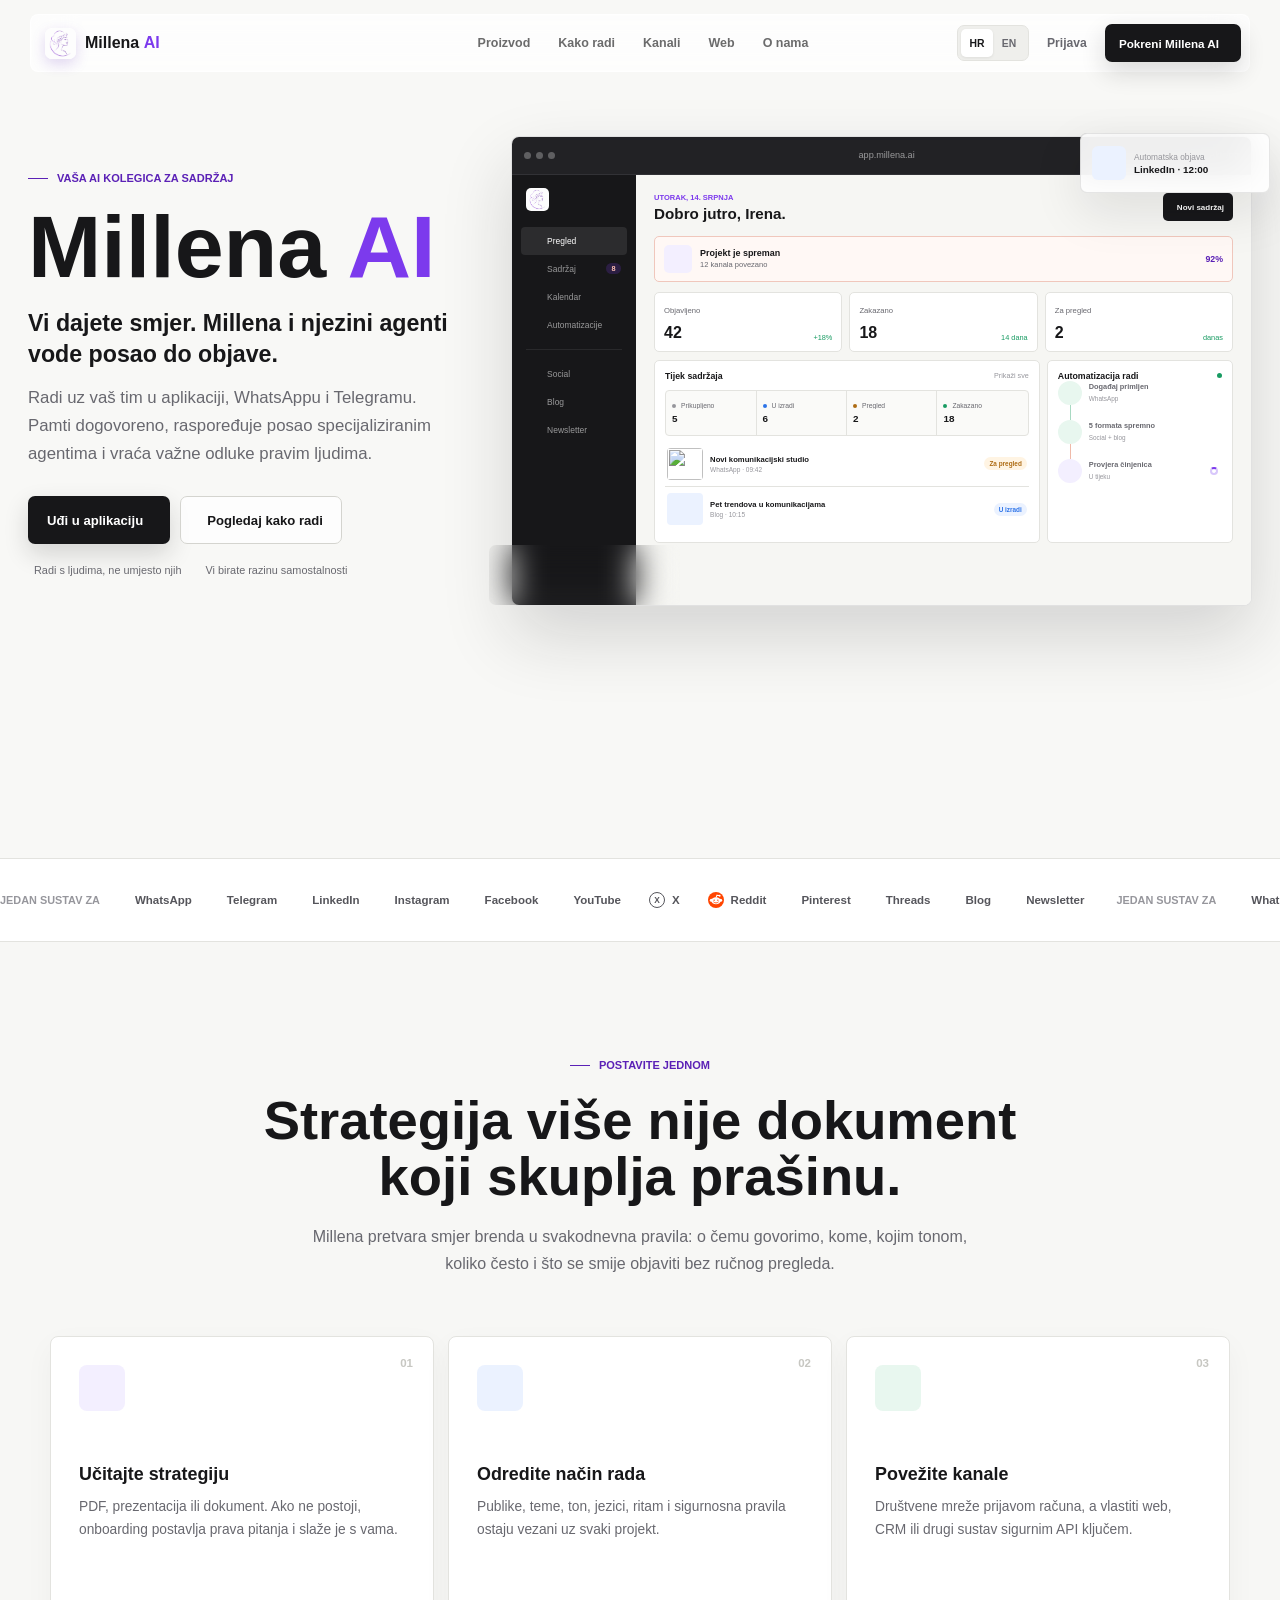
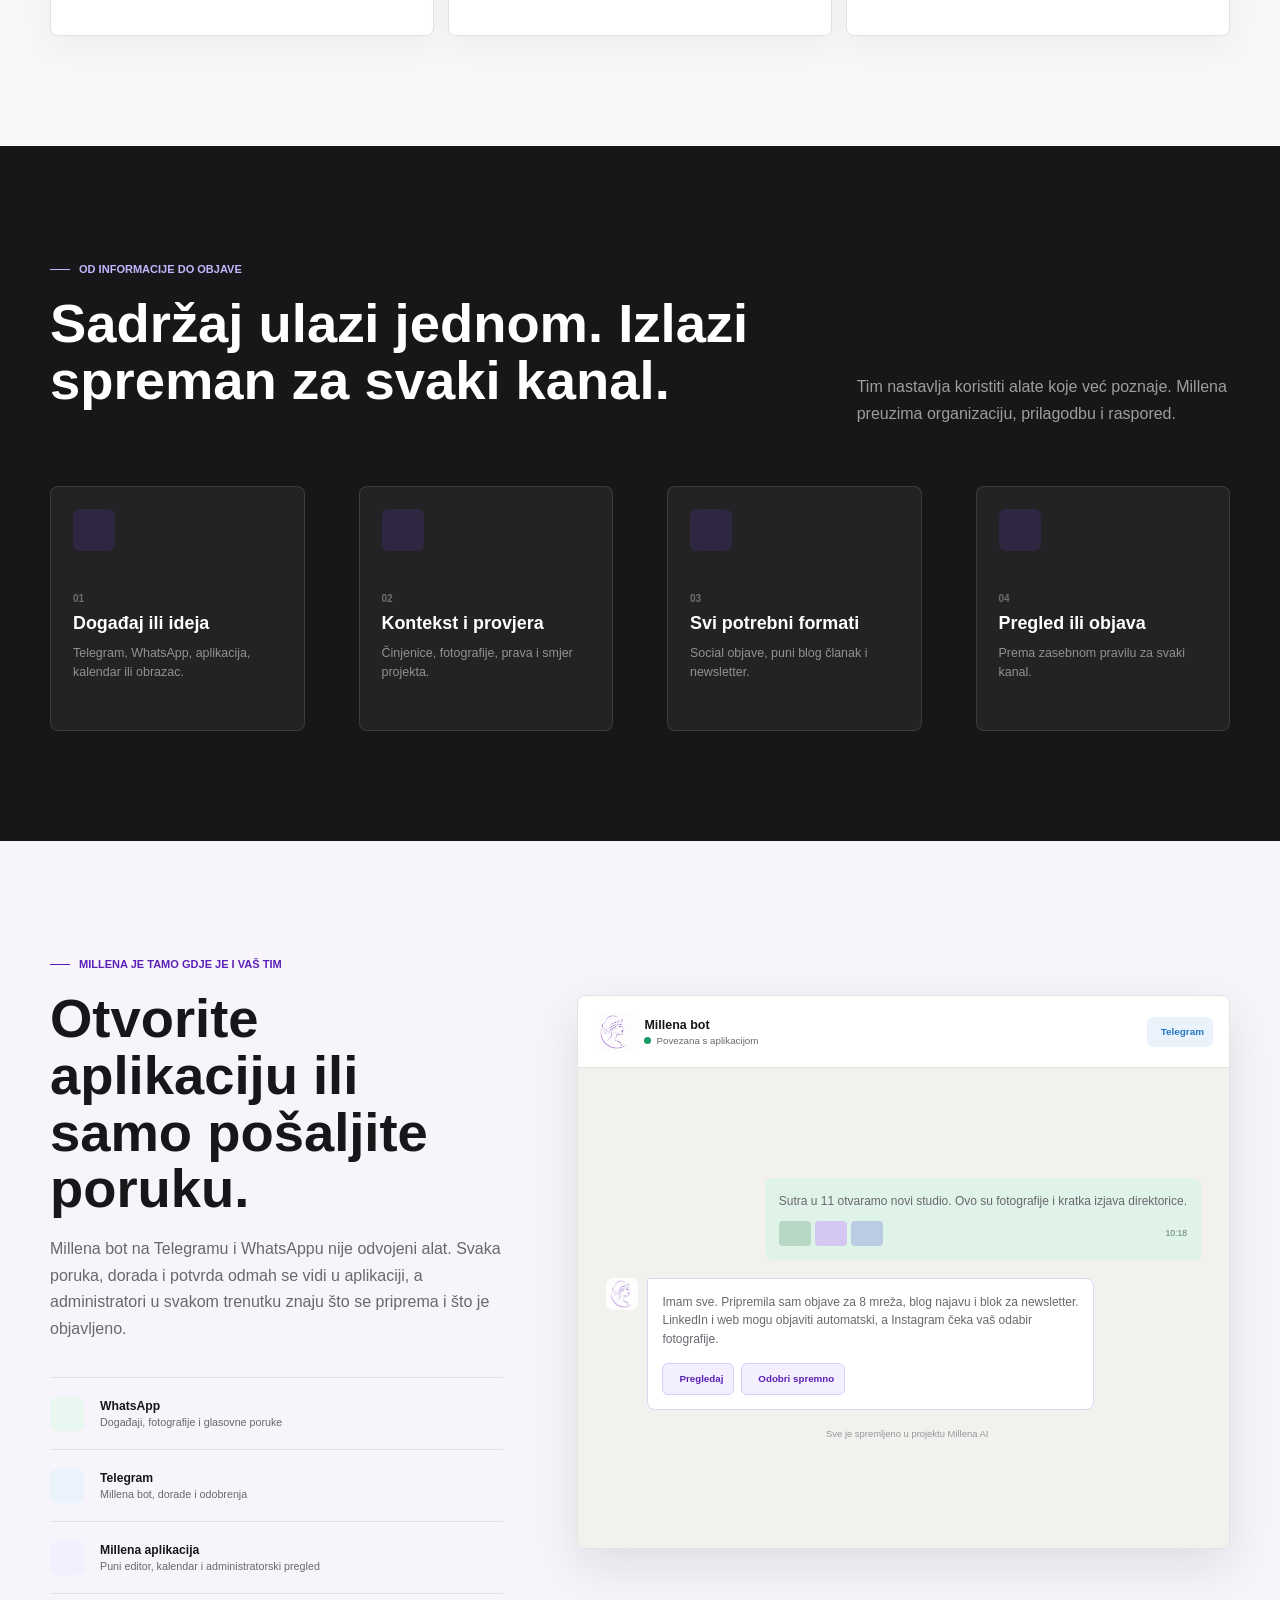
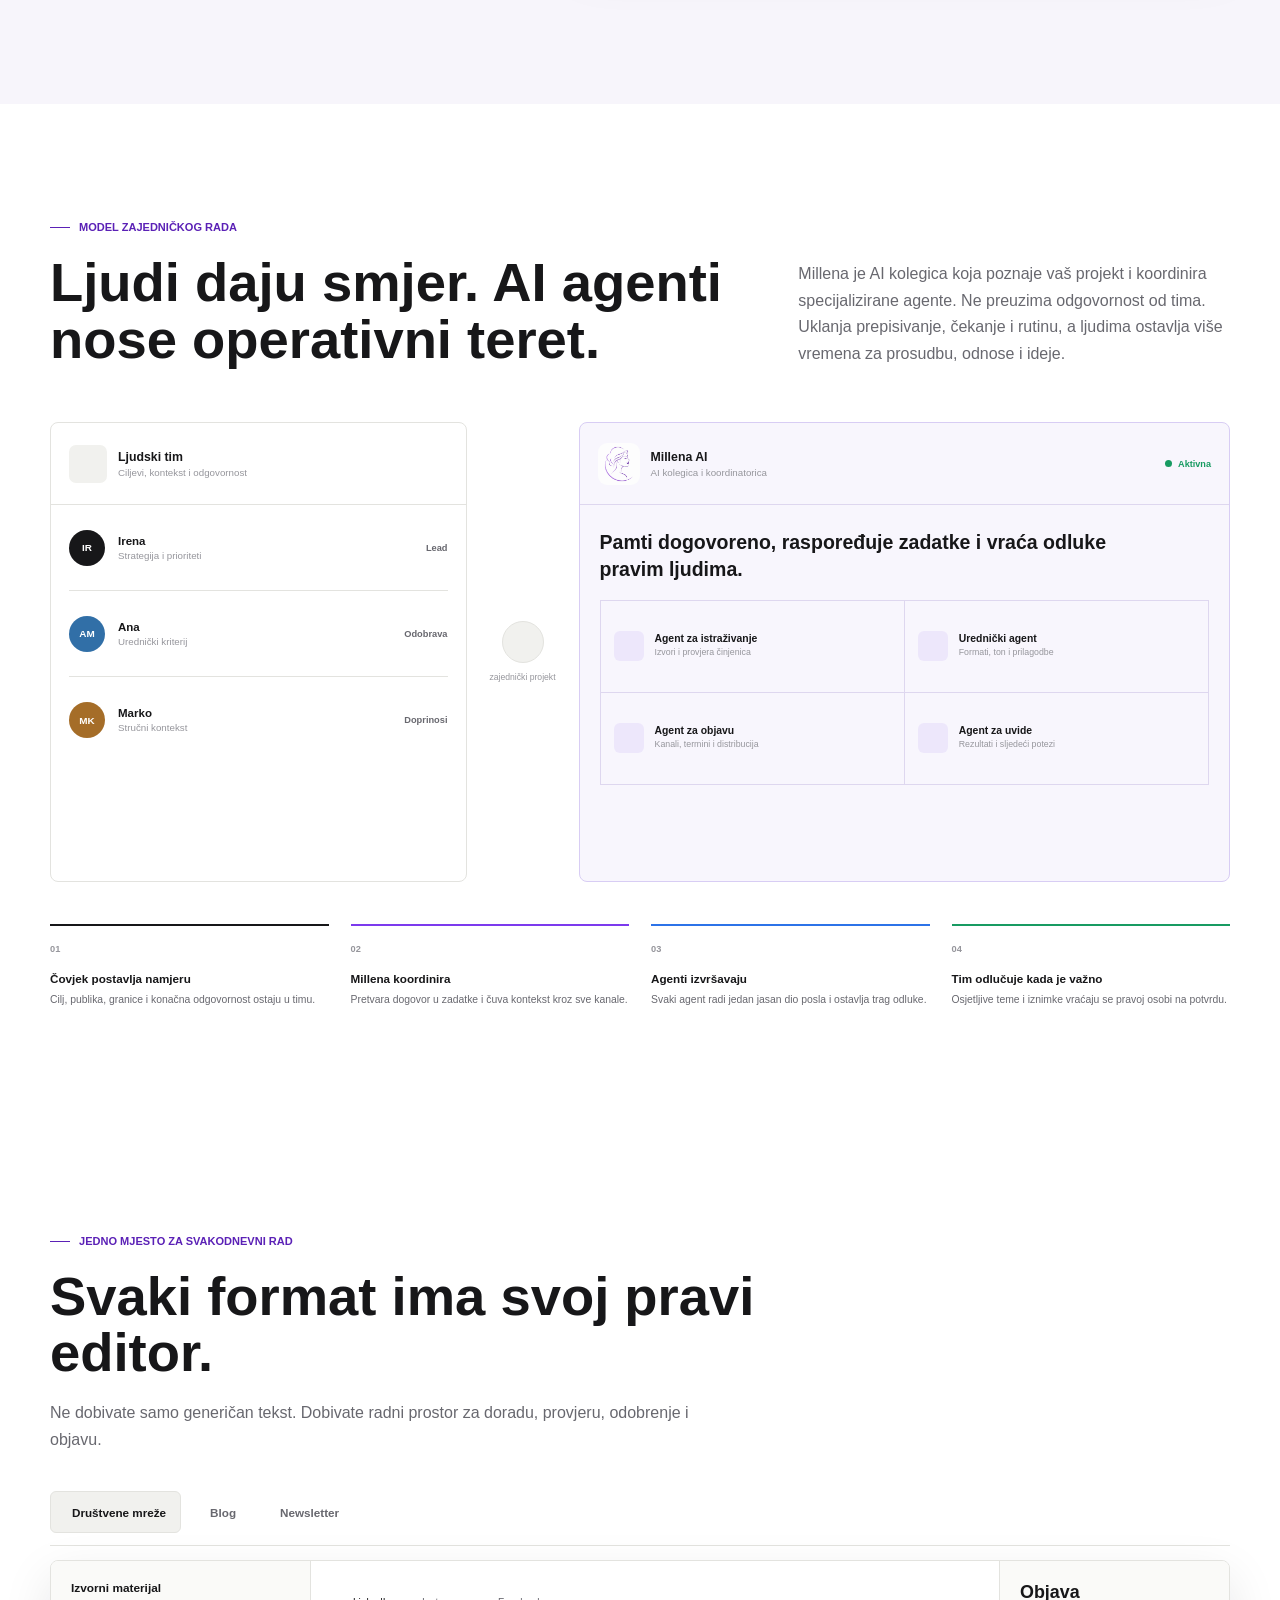
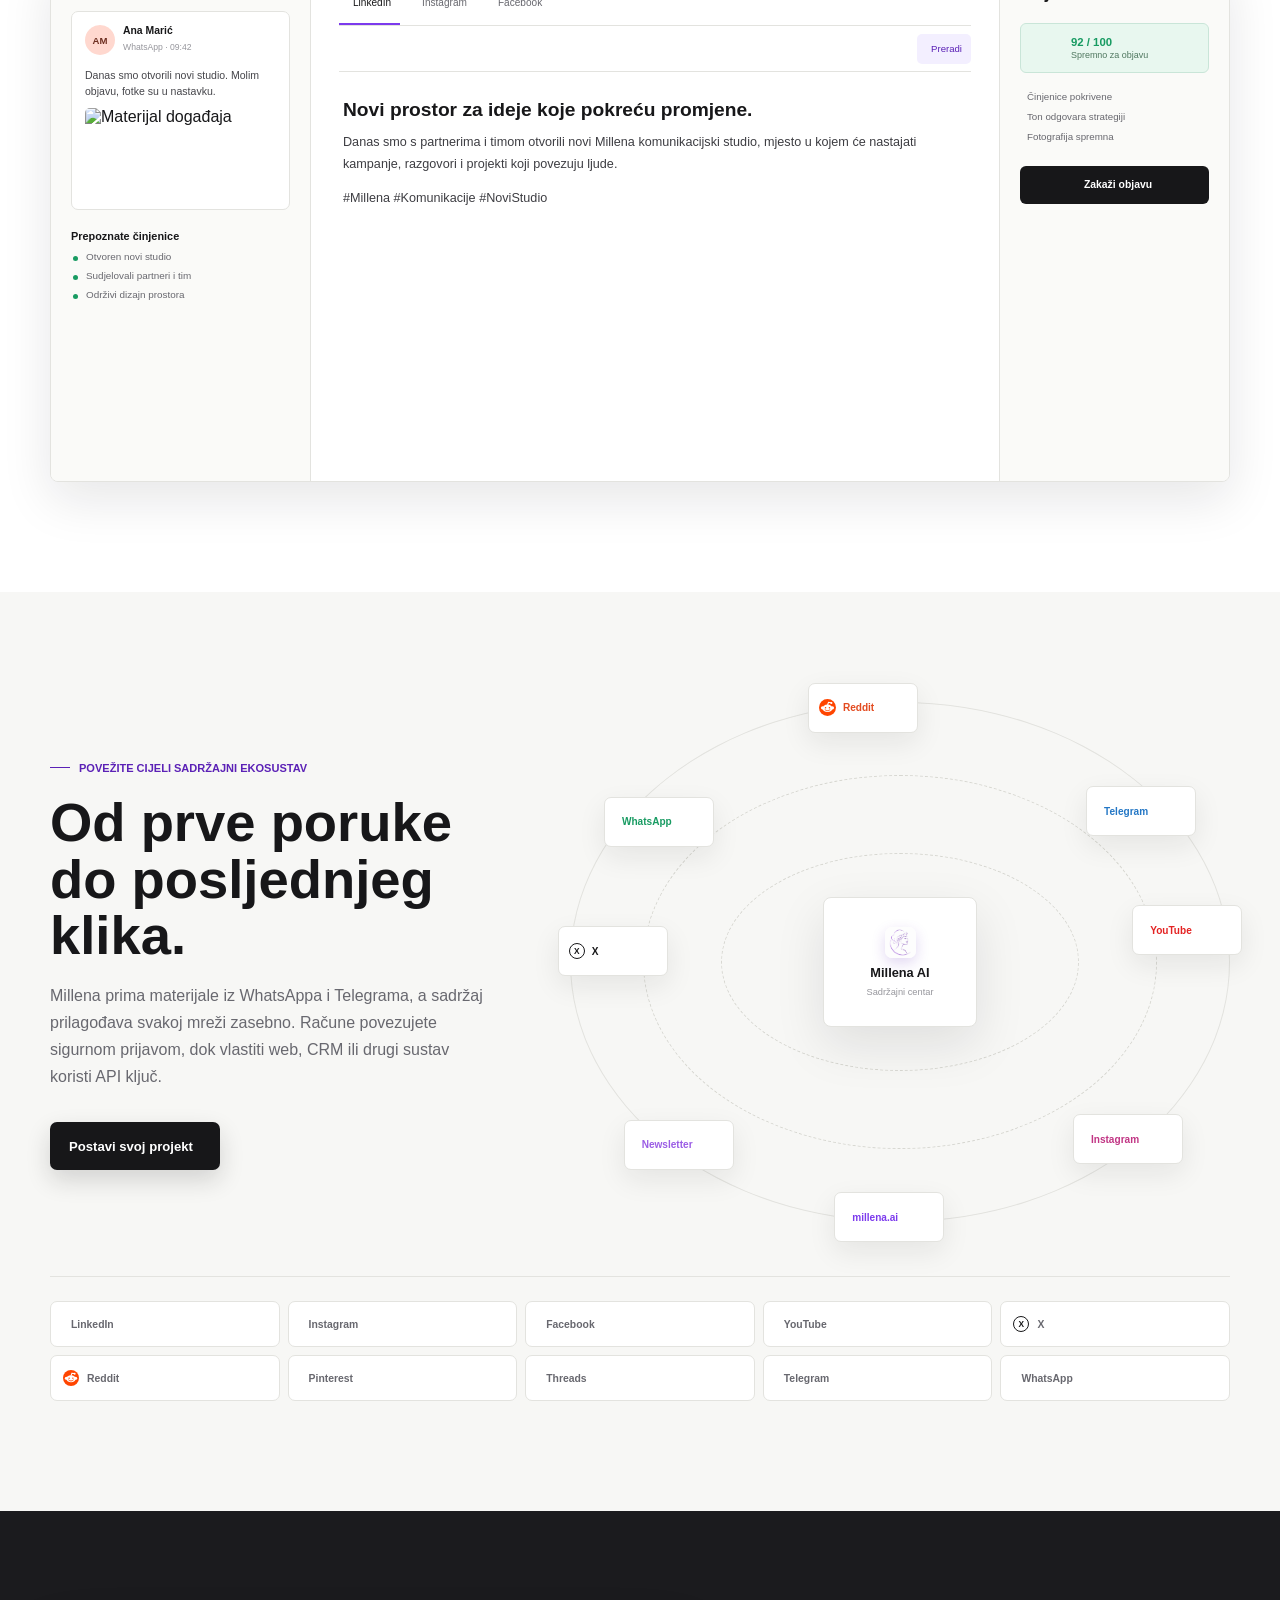
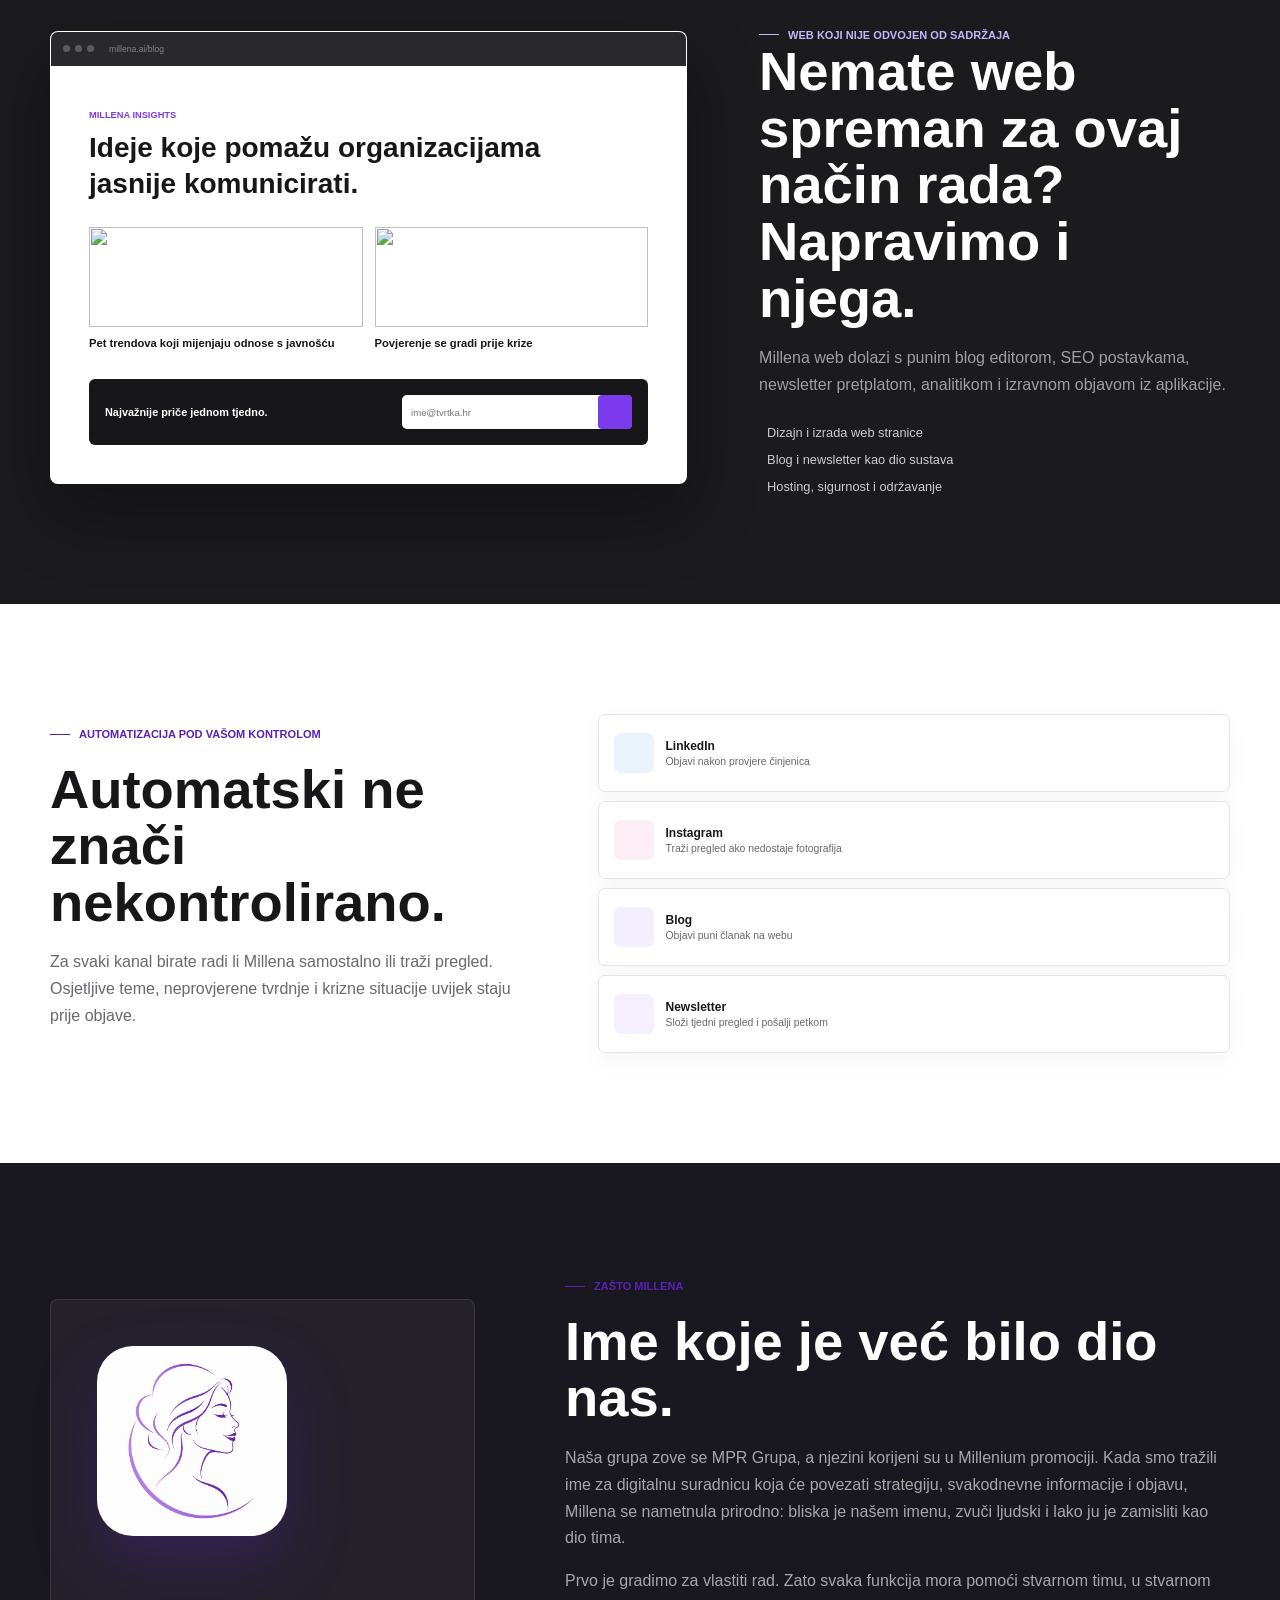
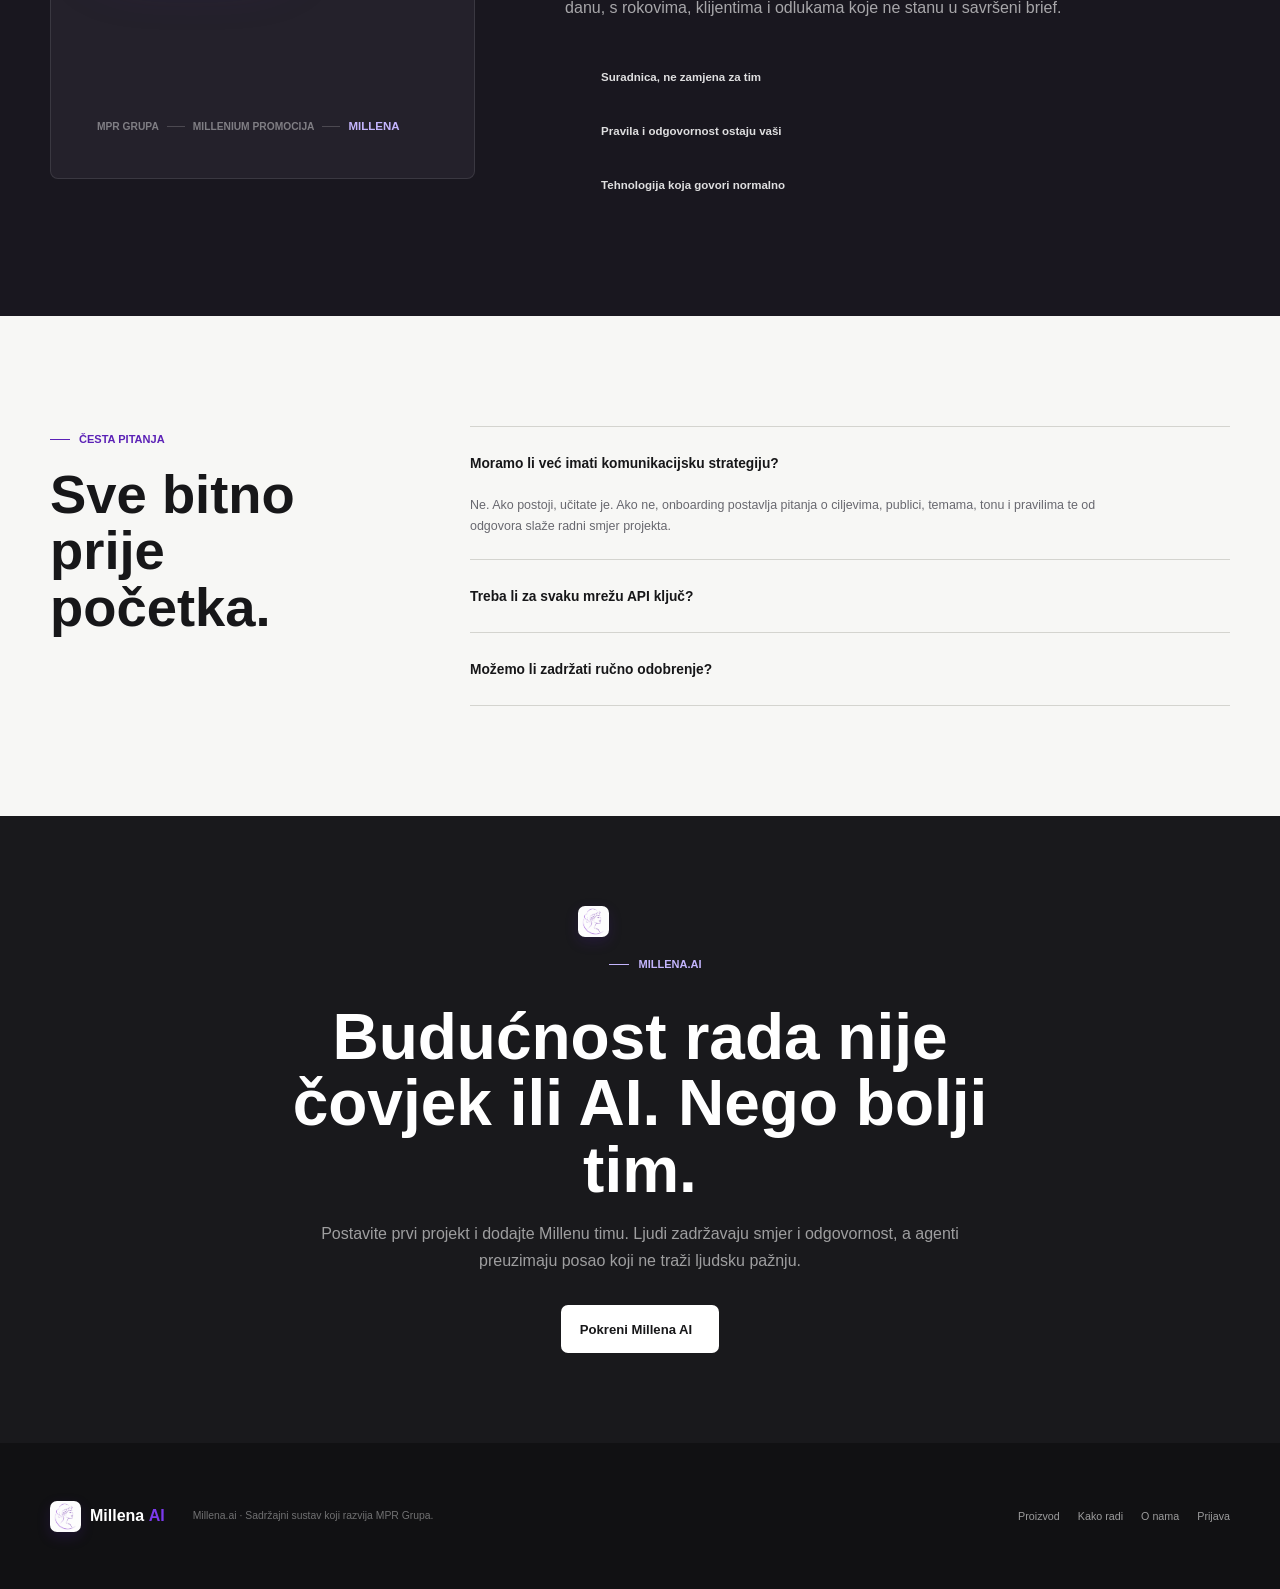
==== commit 34177ab2: "Replace placeholder Reddit icons" ====
--- a/index.html
+++ b/index.html
@@ -103,8 +103,8 @@
       <section class="channel-ribbon" aria-label="Podržani kanali">
         <div class="channel-marquee">
           <div class="channel-track">
-            <div class="channel-set"><span data-hr="Jedan sustav za" data-en="One system for">Jedan sustav za</span><strong><i data-lucide="message-circle"></i>WhatsApp</strong><strong><i data-lucide="send"></i>Telegram</strong><strong><i data-lucide="linkedin"></i>LinkedIn</strong><strong><i data-lucide="instagram"></i>Instagram</strong><strong><i data-lucide="facebook"></i>Facebook</strong><strong><i data-lucide="youtube"></i>YouTube</strong><strong><span class="network-letter">X</span>X</strong><strong><span class="network-letter">R</span>Reddit</strong><strong><i data-lucide="pin"></i>Pinterest</strong><strong><i data-lucide="at-sign"></i>Threads</strong><strong><i data-lucide="globe-2"></i>Blog</strong><strong><i data-lucide="mail"></i>Newsletter</strong></div>
-            <div class="channel-set" aria-hidden="true"><span data-hr="Jedan sustav za" data-en="One system for">Jedan sustav za</span><strong><i data-lucide="message-circle"></i>WhatsApp</strong><strong><i data-lucide="send"></i>Telegram</strong><strong><i data-lucide="linkedin"></i>LinkedIn</strong><strong><i data-lucide="instagram"></i>Instagram</strong><strong><i data-lucide="facebook"></i>Facebook</strong><strong><i data-lucide="youtube"></i>YouTube</strong><strong><span class="network-letter">X</span>X</strong><strong><span class="network-letter">R</span>Reddit</strong><strong><i data-lucide="pin"></i>Pinterest</strong><strong><i data-lucide="at-sign"></i>Threads</strong><strong><i data-lucide="globe-2"></i>Blog</strong><strong><i data-lucide="mail"></i>Newsletter</strong></div>
+            <div class="channel-set"><span data-hr="Jedan sustav za" data-en="One system for">Jedan sustav za</span><strong><i data-lucide="message-circle"></i>WhatsApp</strong><strong><i data-lucide="send"></i>Telegram</strong><strong><i data-lucide="linkedin"></i>LinkedIn</strong><strong><i data-lucide="instagram"></i>Instagram</strong><strong><i data-lucide="facebook"></i>Facebook</strong><strong><i data-lucide="youtube"></i>YouTube</strong><strong><span class="network-letter">X</span>X</strong><strong><img class="reddit-mark" src="assets/reddit-mark.svg" alt="" />Reddit</strong><strong><i data-lucide="pin"></i>Pinterest</strong><strong><i data-lucide="at-sign"></i>Threads</strong><strong><i data-lucide="globe-2"></i>Blog</strong><strong><i data-lucide="mail"></i>Newsletter</strong></div>
+            <div class="channel-set" aria-hidden="true"><span data-hr="Jedan sustav za" data-en="One system for">Jedan sustav za</span><strong><i data-lucide="message-circle"></i>WhatsApp</strong><strong><i data-lucide="send"></i>Telegram</strong><strong><i data-lucide="linkedin"></i>LinkedIn</strong><strong><i data-lucide="instagram"></i>Instagram</strong><strong><i data-lucide="facebook"></i>Facebook</strong><strong><i data-lucide="youtube"></i>YouTube</strong><strong><span class="network-letter">X</span>X</strong><strong><img class="reddit-mark" src="assets/reddit-mark.svg" alt="" />Reddit</strong><strong><i data-lucide="pin"></i>Pinterest</strong><strong><i data-lucide="at-sign"></i>Threads</strong><strong><i data-lucide="globe-2"></i>Blog</strong><strong><i data-lucide="mail"></i>Newsletter</strong></div>
           </div>
         </div>
       </section>
@@ -239,11 +239,11 @@
             <span class="orbit-node web"><i data-lucide="globe-2"></i><b>millena.ai</b></span>
             <span class="orbit-node newsletter"><i data-lucide="mail"></i><b>Newsletter</b></span>
             <span class="orbit-node x-network"><span class="network-letter">X</span><b>X</b></span>
-            <span class="orbit-node reddit"><span class="network-letter">R</span><b>Reddit</b></span>
+            <span class="orbit-node reddit"><img class="reddit-mark" src="assets/reddit-mark.svg" alt="" /><b>Reddit</b></span>
           </div>
         </div>
         <div class="section-shell network-matrix reveal" aria-label="Društvene mreže">
-          <span><i data-lucide="linkedin"></i>LinkedIn</span><span><i data-lucide="instagram"></i>Instagram</span><span><i data-lucide="facebook"></i>Facebook</span><span><i data-lucide="youtube"></i>YouTube</span><span><b>X</b>X</span><span><b>R</b>Reddit</span><span><i data-lucide="pin"></i>Pinterest</span><span><i data-lucide="at-sign"></i>Threads</span><span><i data-lucide="send"></i>Telegram</span><span><i data-lucide="message-circle"></i>WhatsApp</span>
+          <span><i data-lucide="linkedin"></i>LinkedIn</span><span><i data-lucide="instagram"></i>Instagram</span><span><i data-lucide="facebook"></i>Facebook</span><span><i data-lucide="youtube"></i>YouTube</span><span><b>X</b>X</span><span><img class="reddit-mark" src="assets/reddit-mark.svg" alt="" />Reddit</span><span><i data-lucide="pin"></i>Pinterest</span><span><i data-lucide="at-sign"></i>Threads</span><span><i data-lucide="send"></i>Telegram</span><span><i data-lucide="message-circle"></i>WhatsApp</span>
         </div>
       </section>
 
--- a/site.css
+++ b/site.css
@@ -892,6 +892,13 @@
   font-weight: 850;
 }
 
+.reddit-mark {
+  width: 16px;
+  height: 16px;
+  display: block;
+  flex: 0 0 16px;
+}
+
 .channel-ribbon svg {
   width: 16px;
 }
@@ -1554,7 +1561,8 @@
   box-shadow: 0 10px 28px rgba(23, 23, 25, 0.08);
 }
 
-.orbit-node svg { width: 17px; }
+.orbit-node svg,
+.orbit-node .reddit-mark { width: 17px; height: 17px; }
 .orbit-node b { font-size: 0.63rem; }
 .orbit-node.whatsapp { left: 5%; top: 18%; color: var(--green); }
 .orbit-node.telegram { right: 5%; top: 16%; color: #2477c5; }
@@ -1589,6 +1597,7 @@
 }
 
 .network-matrix svg { width: 16px; color: var(--ink); }
+.network-matrix .reddit-mark { width: 16px; height: 16px; }
 .network-matrix b { width: 16px; height: 16px; display: inline-flex; align-items: center; justify-content: center; border: 1px solid currentColor; border-radius: 50%; color: var(--ink); font-size: 0.52rem; }
 
 .web-section {
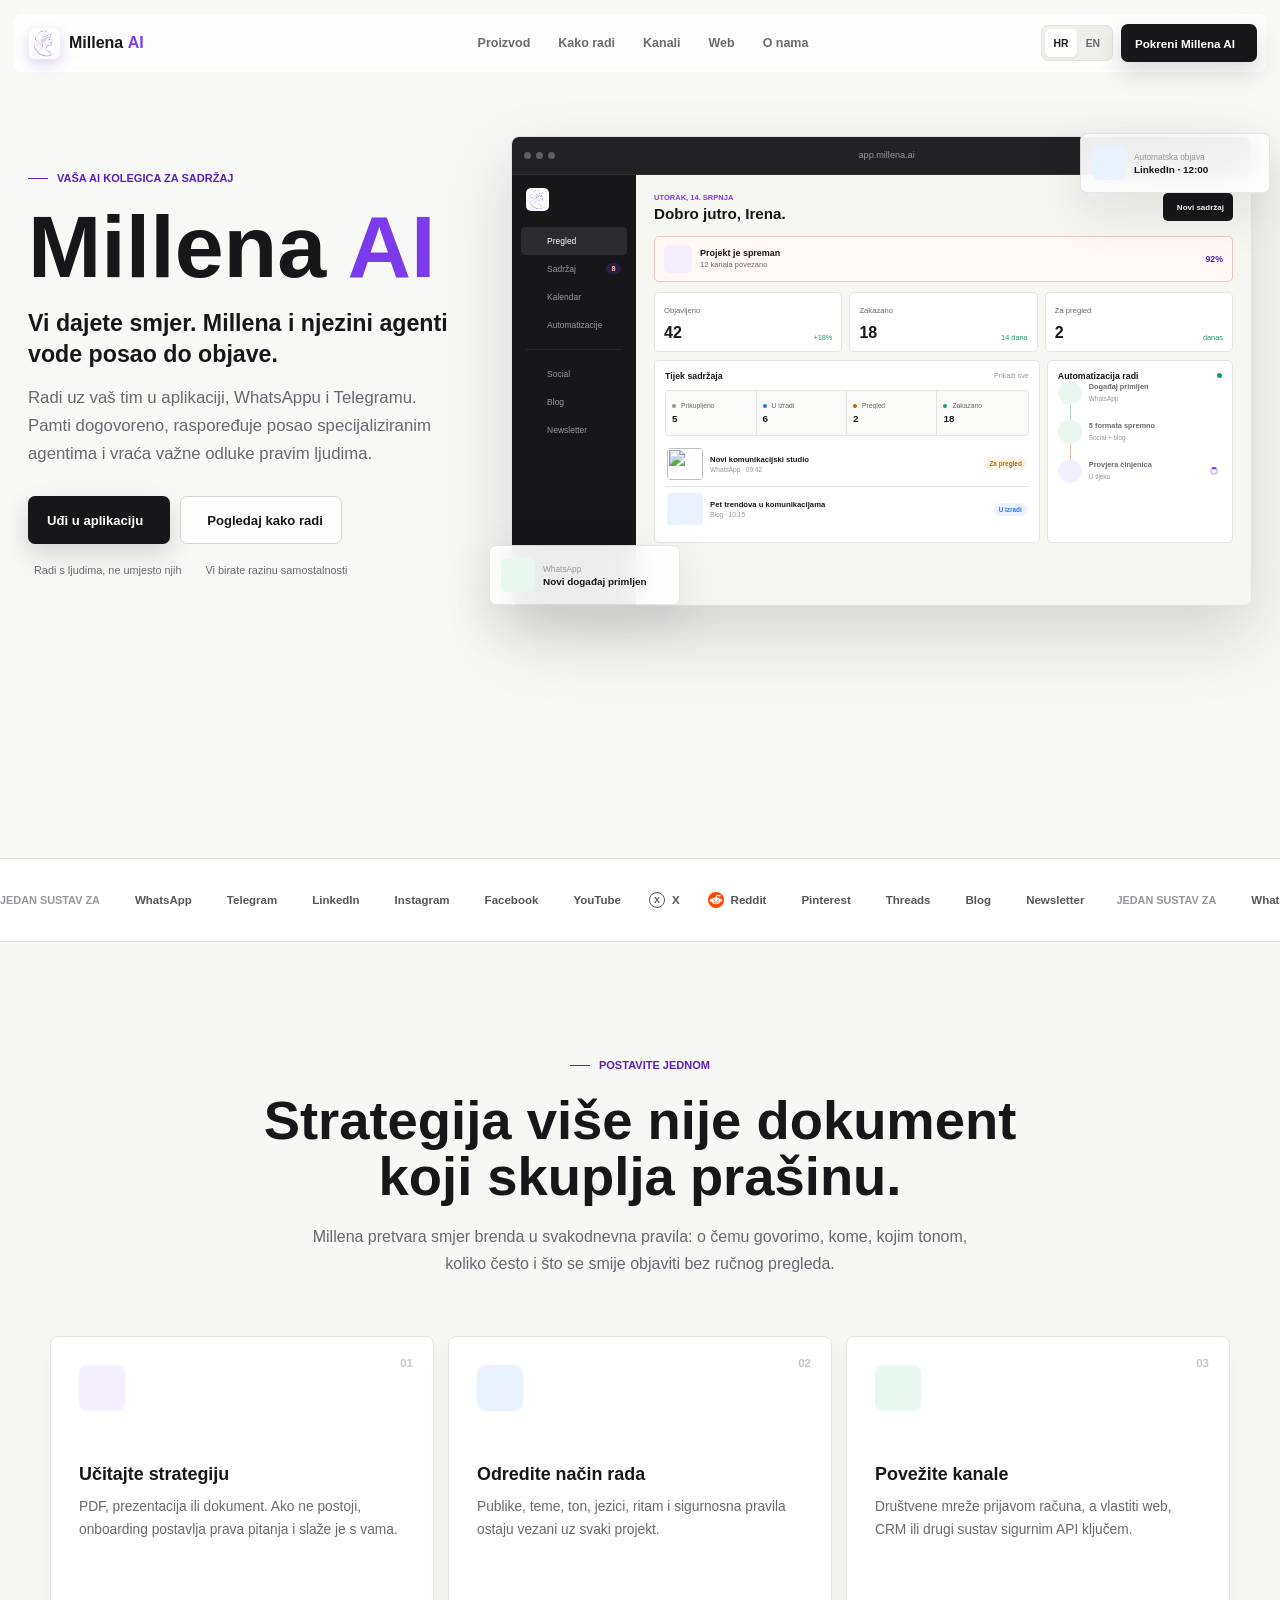
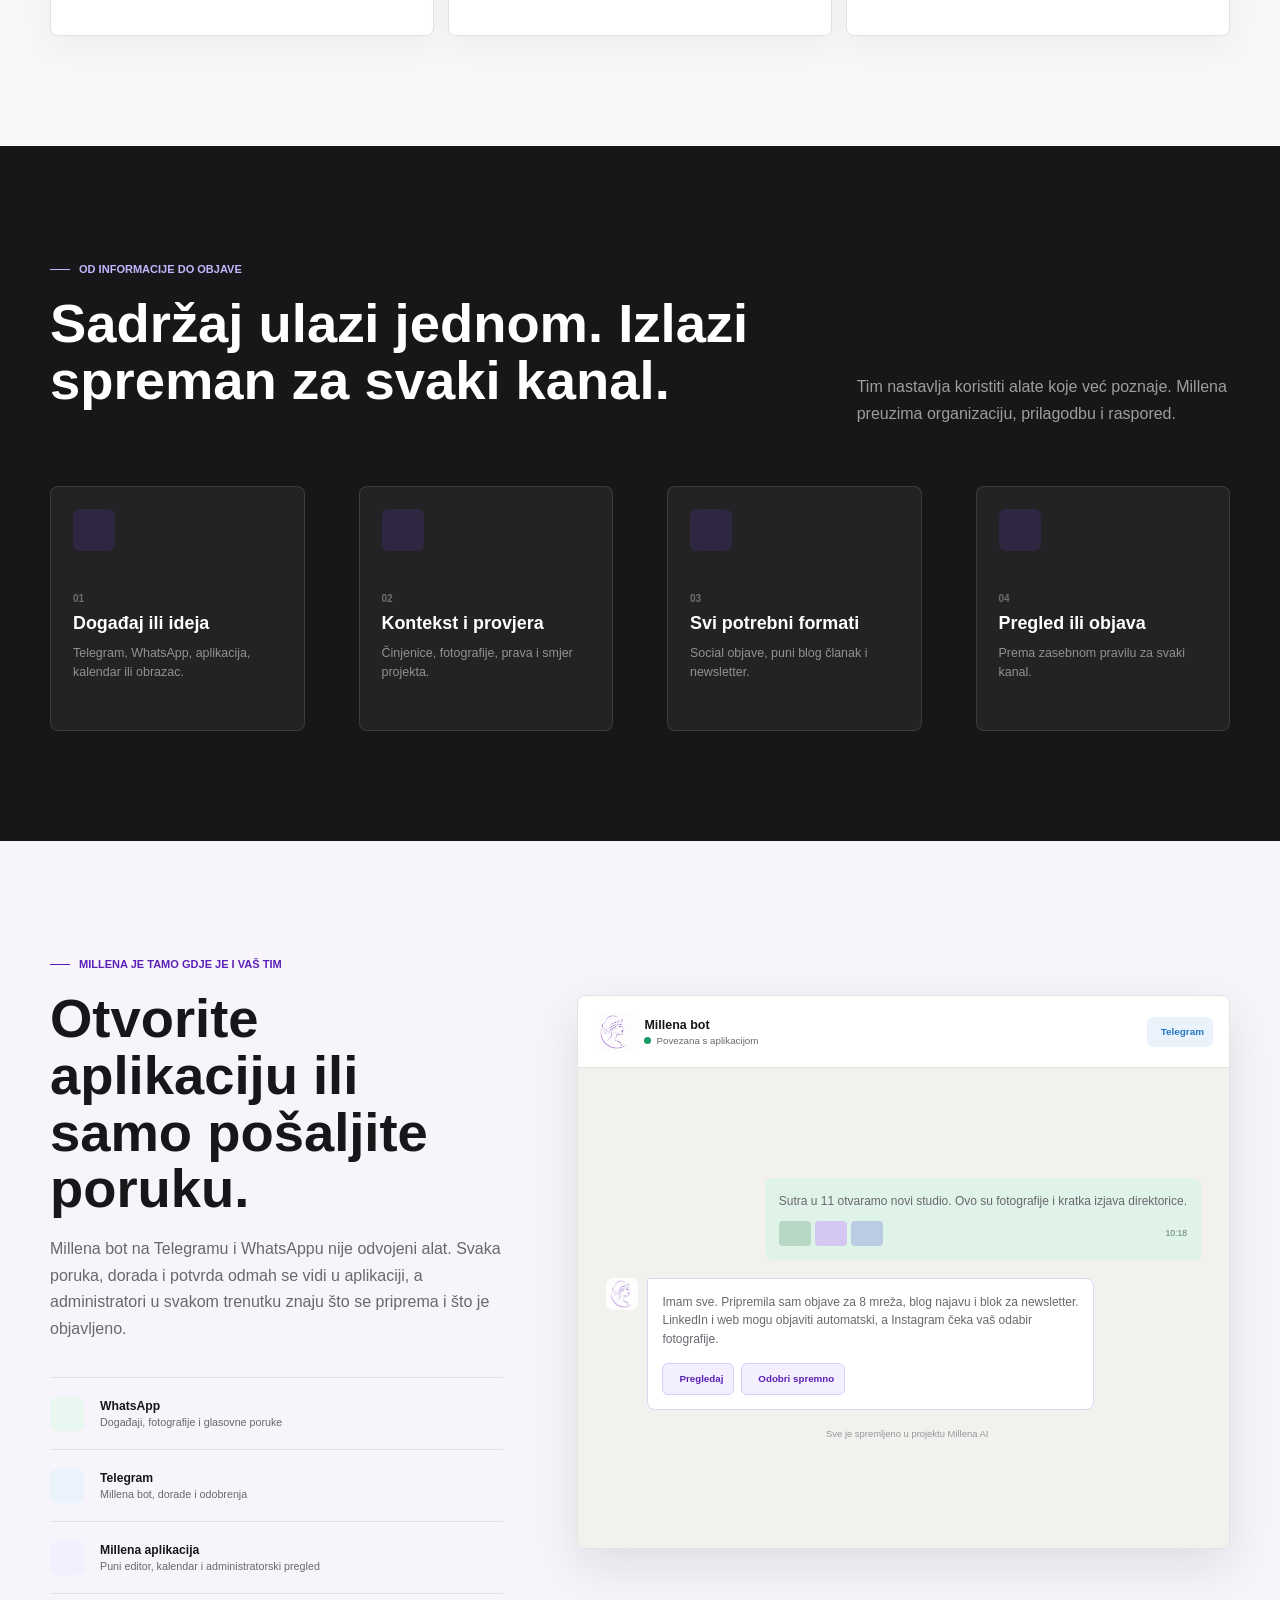
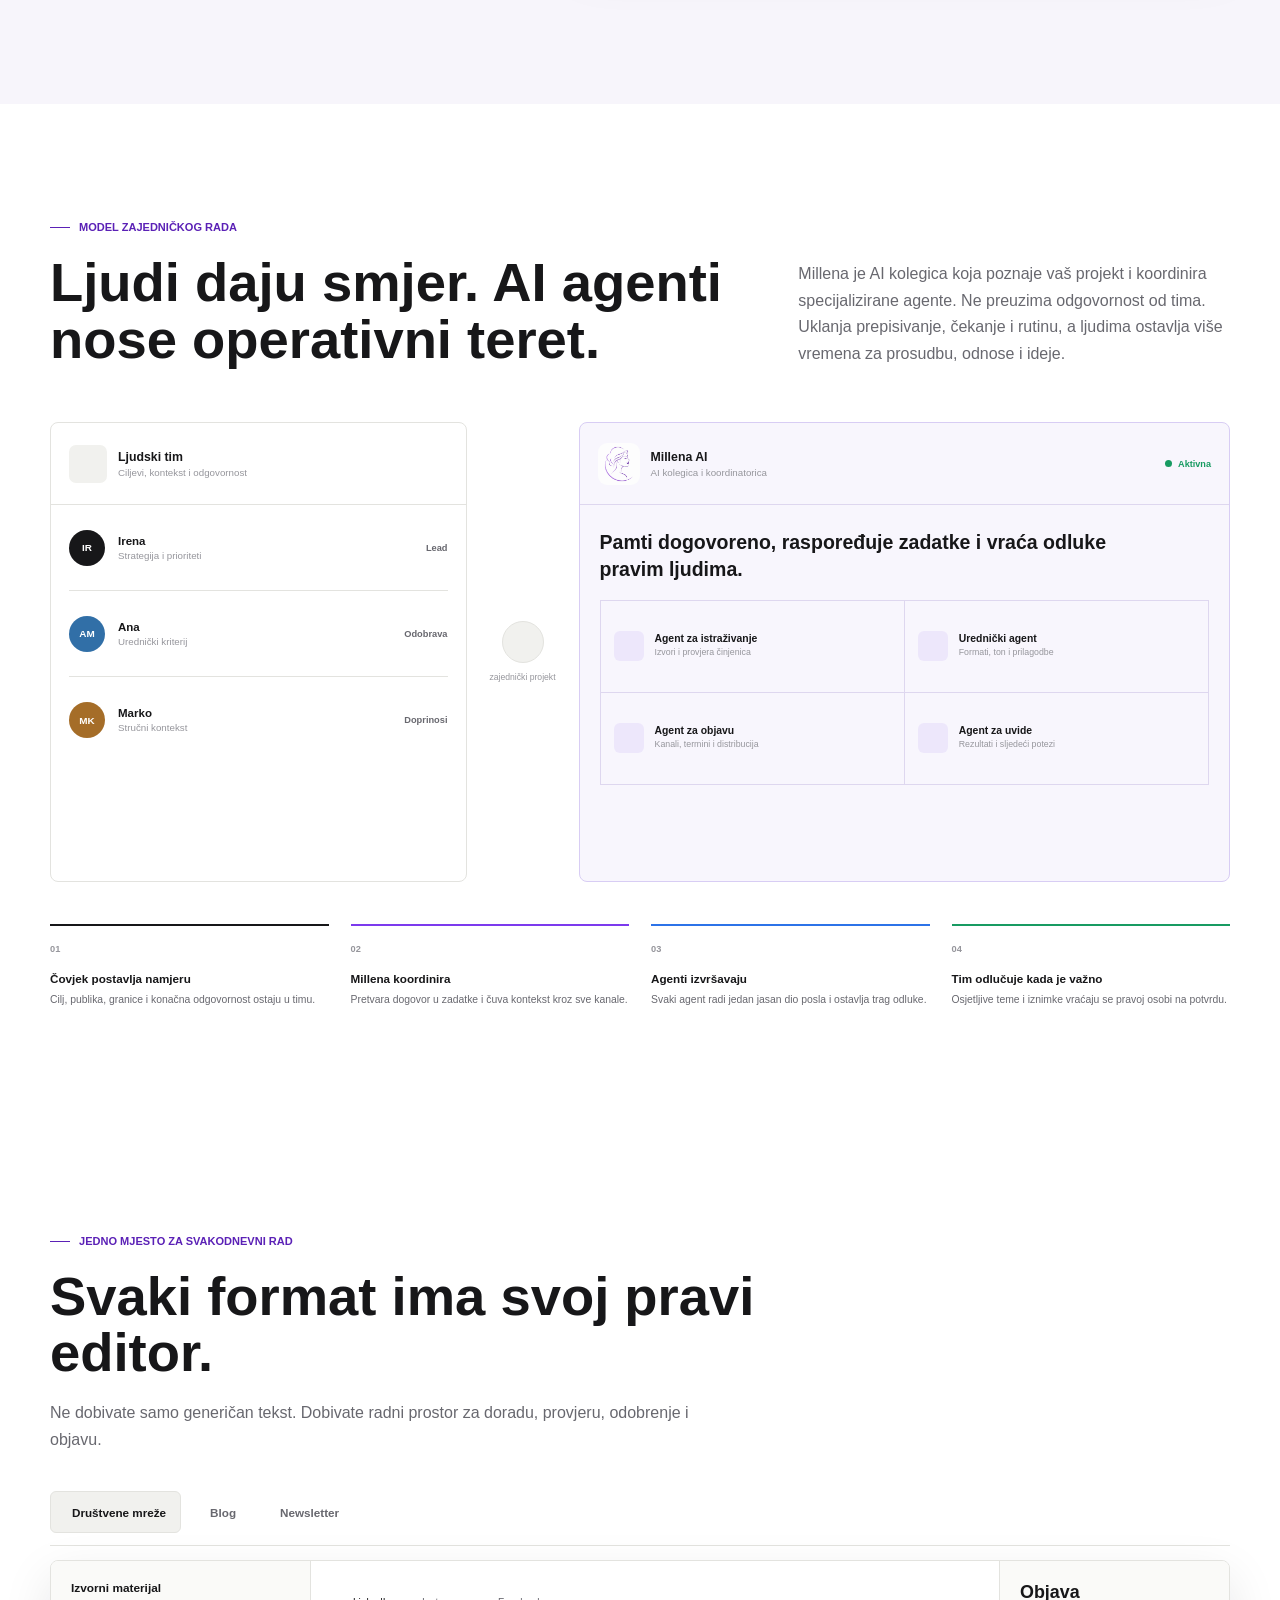
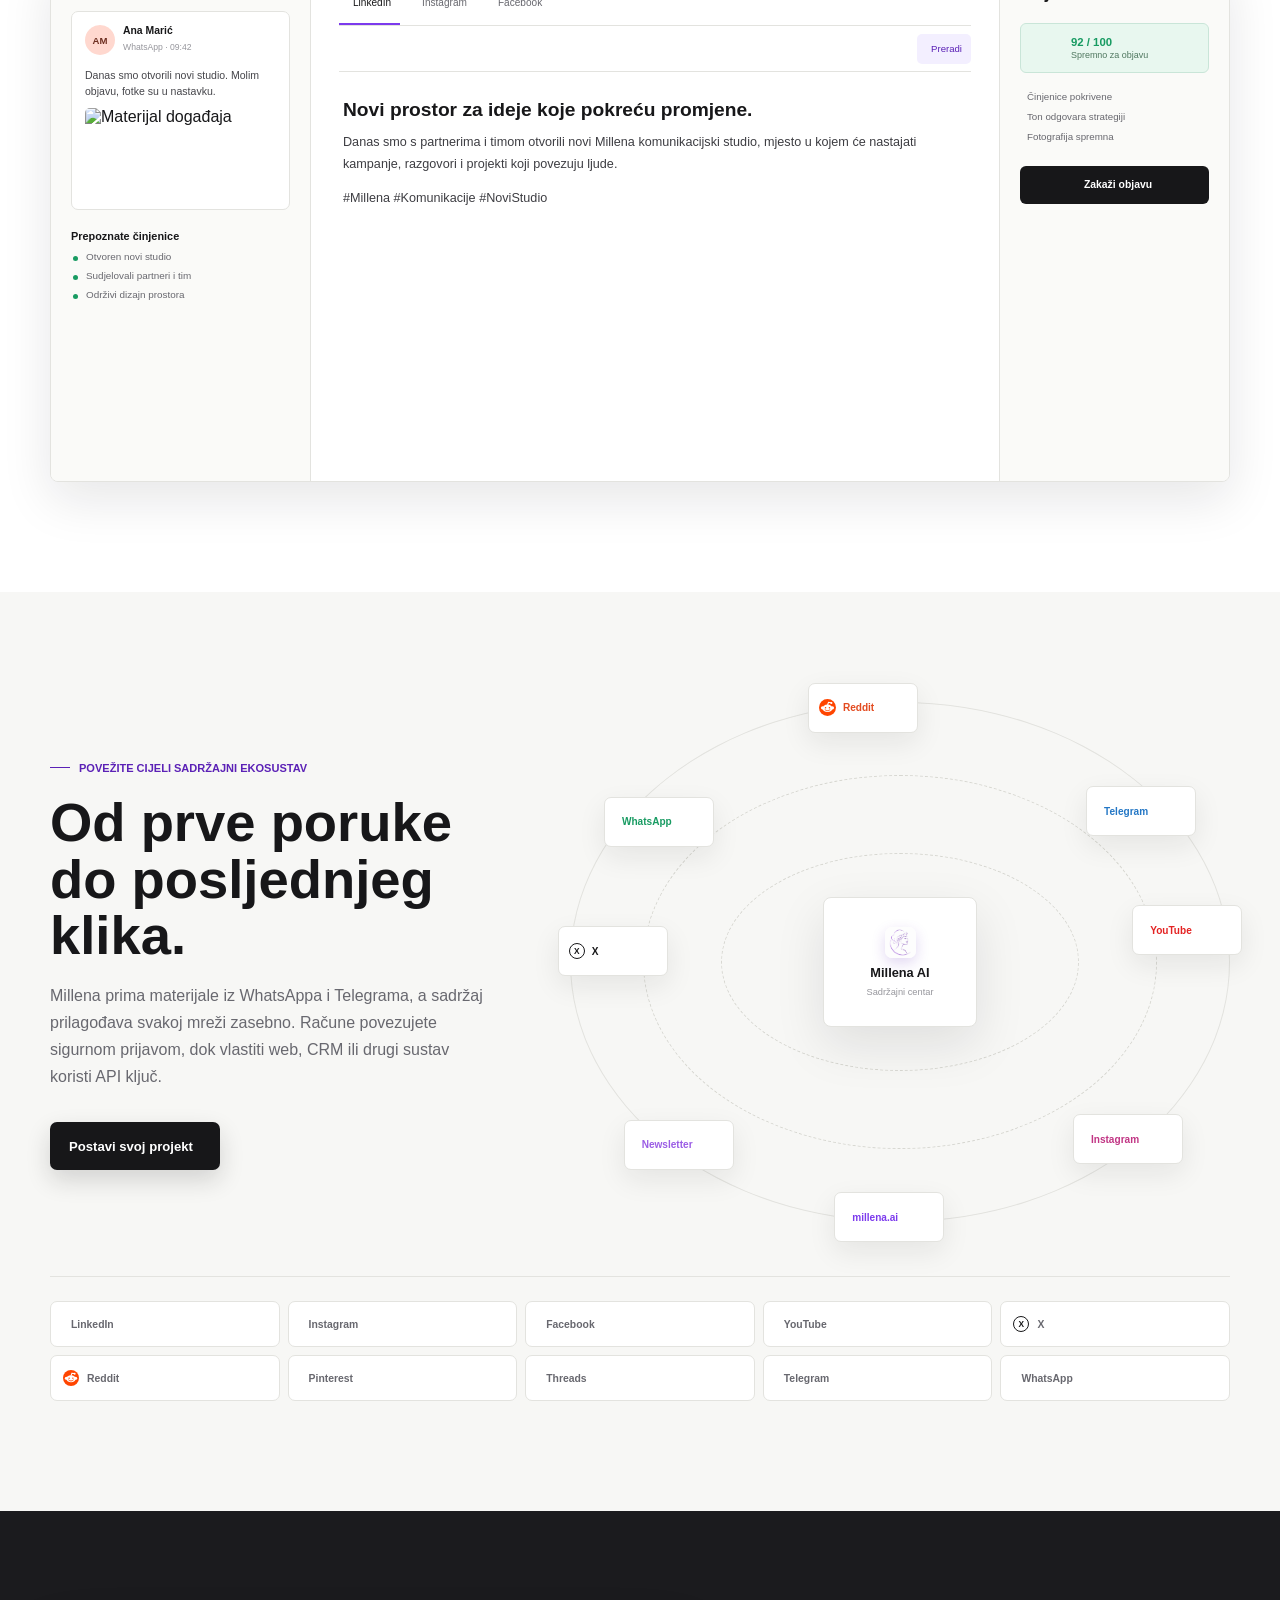
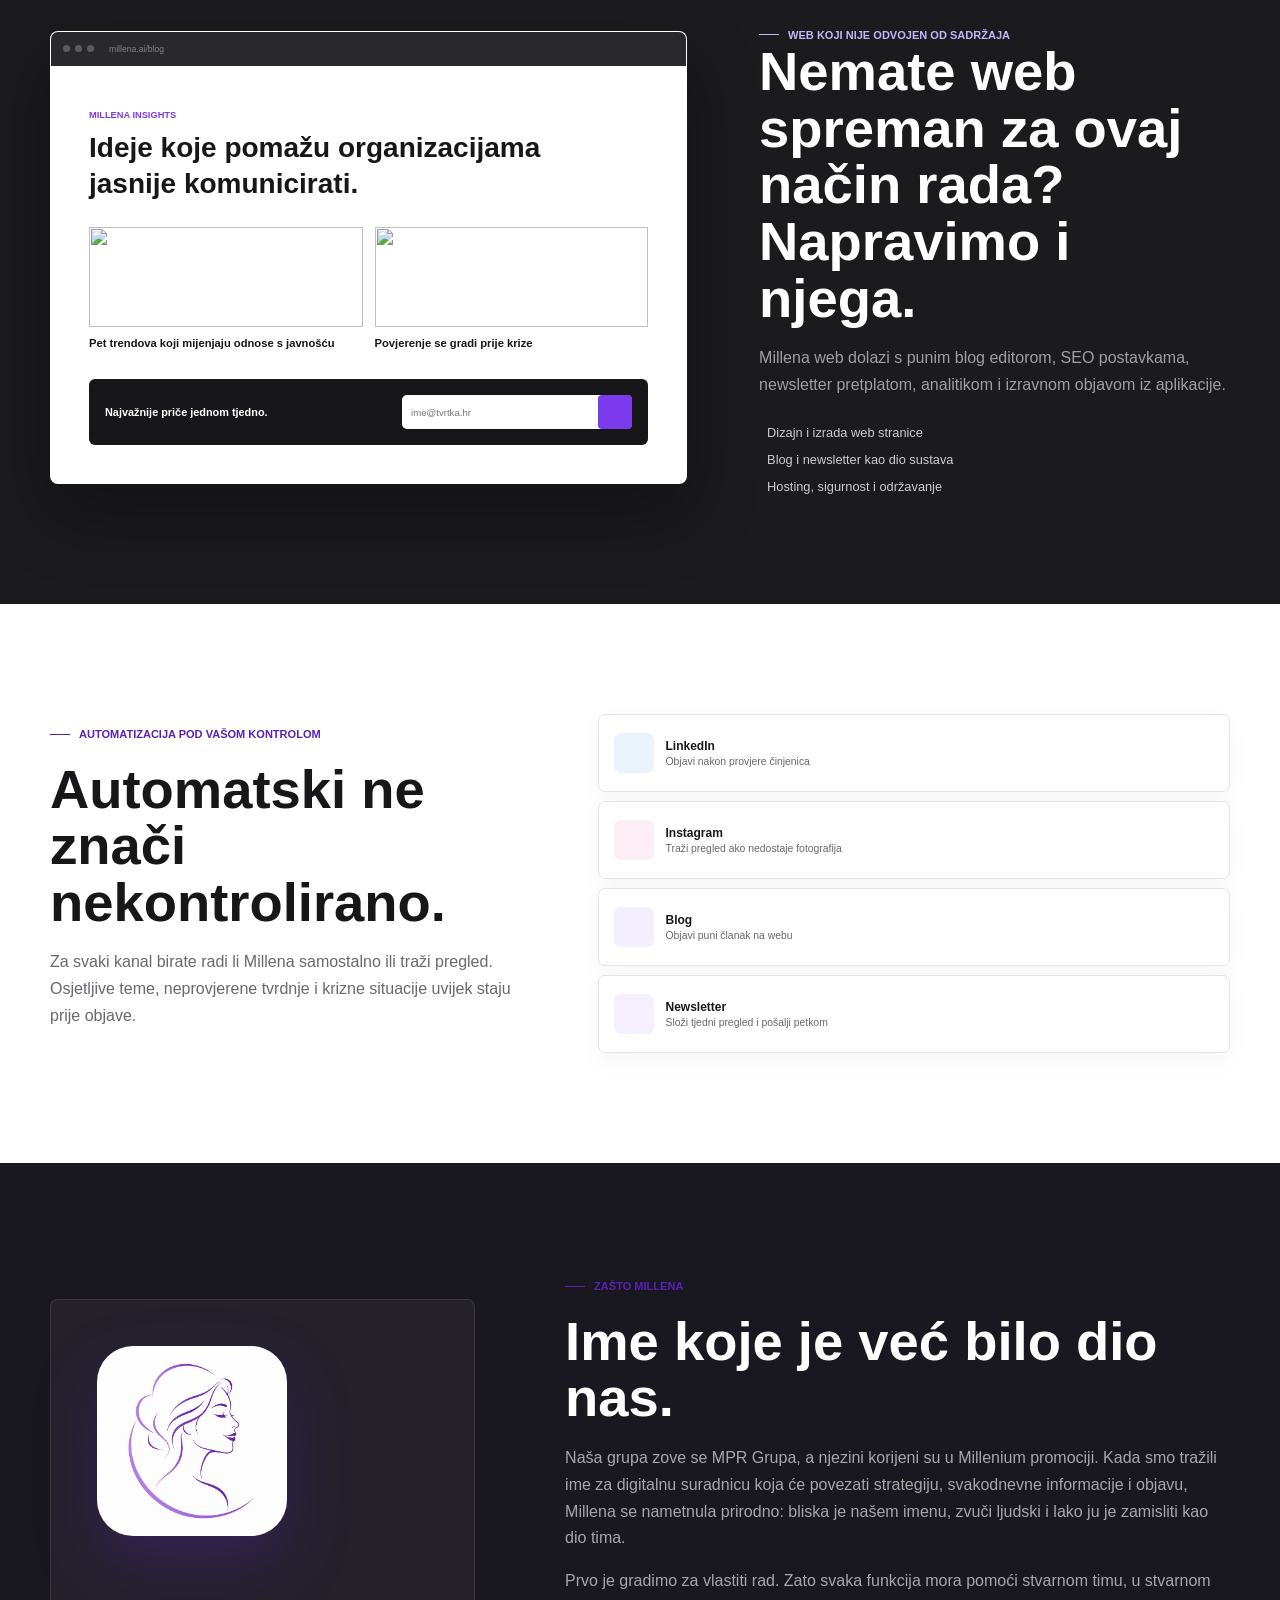
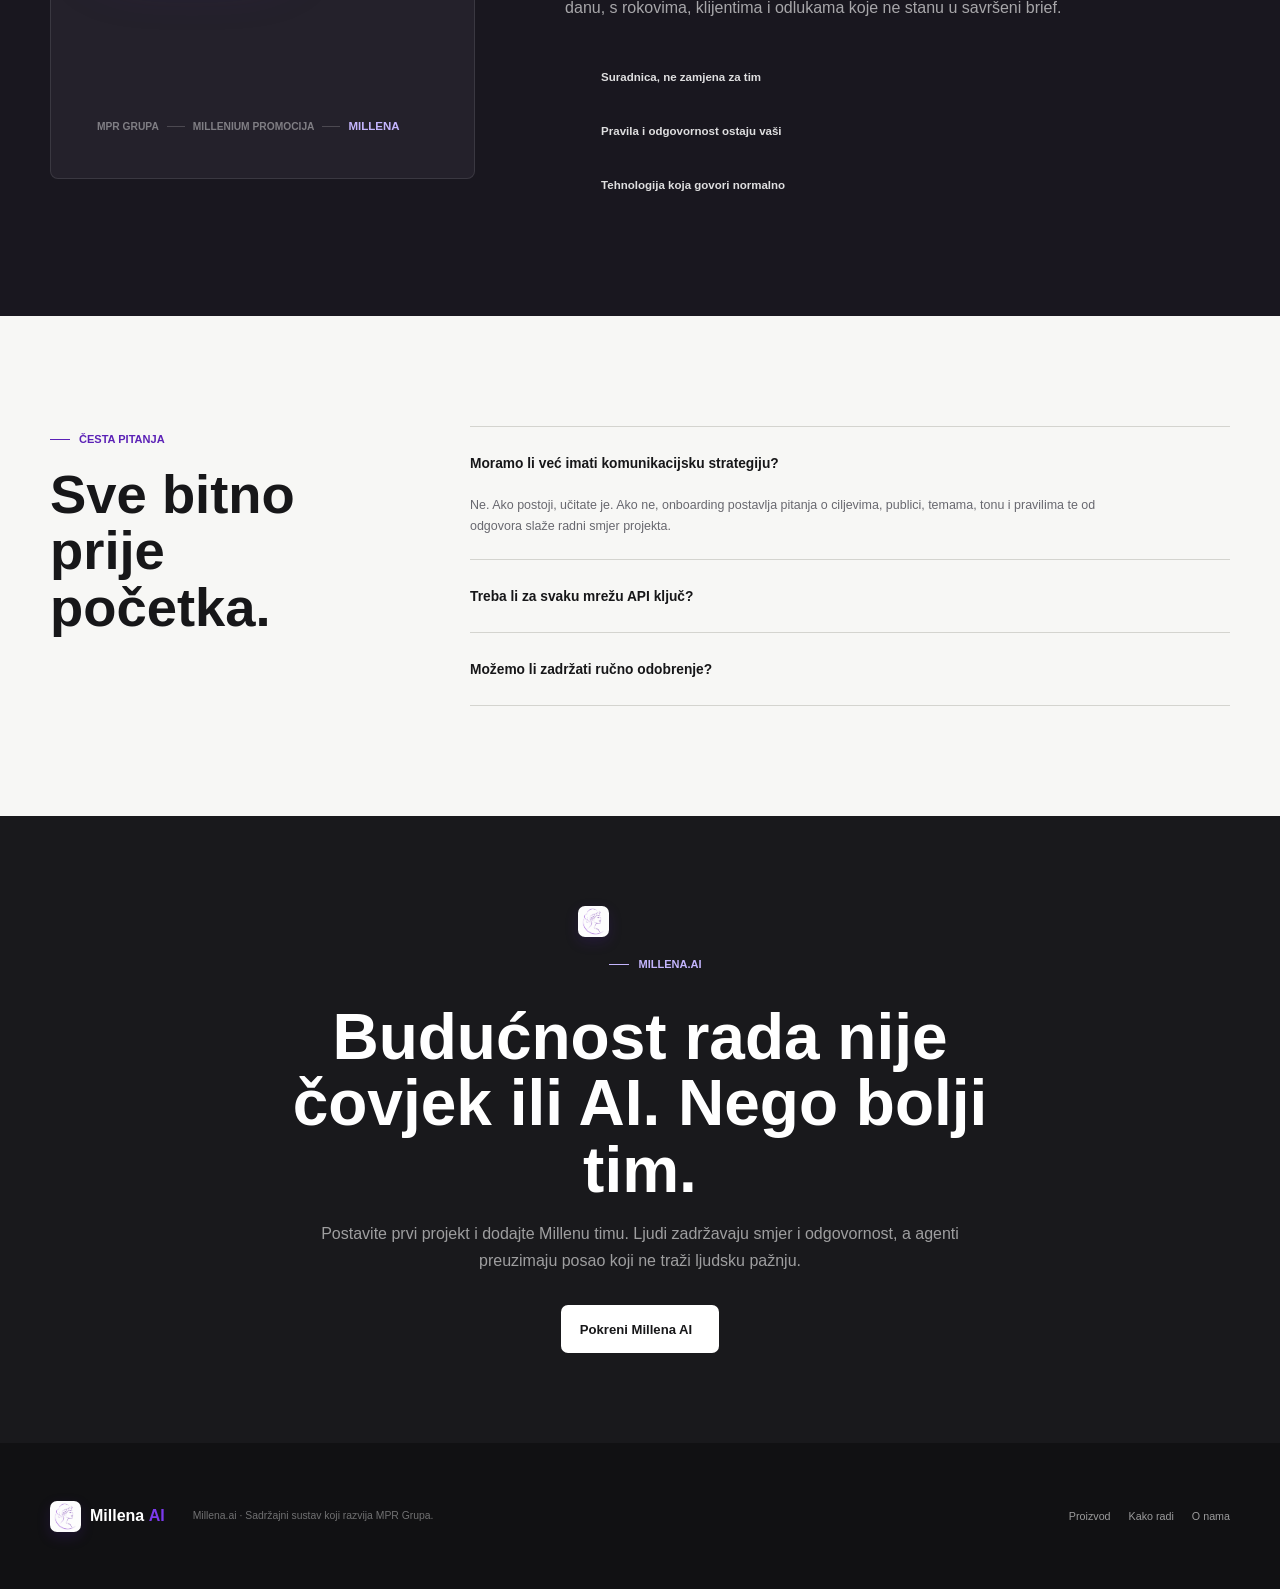
==== commit 4844dc25: "Remove redundant sign-in links" ====
--- a/index.html
+++ b/index.html
@@ -33,7 +33,6 @@
             <button class="language-button active" type="button" data-lang="hr" aria-pressed="true">HR</button>
             <button class="language-button" type="button" data-lang="en" aria-pressed="false">EN</button>
           </div>
-          <a class="login-link" href="login.html" data-hr="Prijava" data-en="Sign in">Prijava</a>
           <a class="site-button dark compact" href="login.html"><span data-hr="Pokreni Millena AI" data-en="Start Millena AI">Pokreni Millena AI</span><i data-lucide="arrow-up-right"></i></a>
         </div>
       </nav>
@@ -302,7 +301,7 @@
       </section>
     </main>
 
-    <footer class="site-footer"><div><a class="site-brand" href="#top"><img class="brand-symbol" src="assets/millena-mark.png" alt="" /><strong>Millena <b>AI</b></strong></a><p>Millena.ai · <span data-hr="Sadržajni sustav koji razvija MPR Grupa." data-en="A content operating system by MPR Group.">Sadržajni sustav koji razvija MPR Grupa.</span></p><nav><a href="#product" data-hr="Proizvod" data-en="Product">Proizvod</a><a href="#workflow" data-hr="Kako radi" data-en="How it works">Kako radi</a><a href="#about" data-hr="O nama" data-en="About us">O nama</a><a href="login.html" data-hr="Prijava" data-en="Sign in">Prijava</a></nav></div></footer>
+    <footer class="site-footer"><div><a class="site-brand" href="#top"><img class="brand-symbol" src="assets/millena-mark.png" alt="" /><strong>Millena <b>AI</b></strong></a><p>Millena.ai · <span data-hr="Sadržajni sustav koji razvija MPR Grupa." data-en="A content operating system by MPR Group.">Sadržajni sustav koji razvija MPR Grupa.</span></p><nav><a href="#product" data-hr="Proizvod" data-en="Product">Proizvod</a><a href="#workflow" data-hr="Kako radi" data-en="How it works">Kako radi</a><a href="#about" data-hr="O nama" data-en="About us">O nama</a></nav></div></footer>
 
     <script src="assets/lucide.min.js"></script>
     <script src="site.js?v=20260714b"></script>
--- a/site.css
+++ b/site.css
@@ -135,7 +135,7 @@
   position: fixed;
   inset: 0 0 auto;
   z-index: 100;
-  padding: 14px 22px;
+  padding: 14px;
 }
 
 .site-header.scrolled .nav-shell {
@@ -145,9 +145,9 @@
 }
 
 .nav-shell {
-  width: min(1220px, 100%);
+  width: 100%;
   min-height: 58px;
-  margin: 0 auto;
+  margin: 0;
   padding: 0 8px 0 14px;
   display: grid;
   grid-template-columns: minmax(190px, 1fr) auto minmax(290px, 1fr);
@@ -241,16 +241,6 @@
   color: var(--ink);
   background: #fff;
   box-shadow: 0 1px 3px rgba(23, 23, 25, 0.08);
-}
-
-.login-link {
-  min-height: 36px;
-  padding: 0 10px;
-  display: inline-flex;
-  align-items: center;
-  color: var(--muted);
-  font-size: 0.76rem;
-  font-weight: 700;
 }
 
 .menu-button {
@@ -2154,8 +2144,7 @@
   h2 { font-size: 2.2rem; }
   .site-section { padding: 82px 18px; }
   .nav-shell { padding-left: 10px; }
-  .nav-actions .site-button,
-  .nav-actions .login-link { display: none; }
+  .nav-actions .site-button { display: none; }
   .nav-actions { margin-right: 44px; }
   .hero-section { min-height: auto; padding: 116px 18px 60px; }
   .hero-copy h1 { font-size: 3.8rem; }
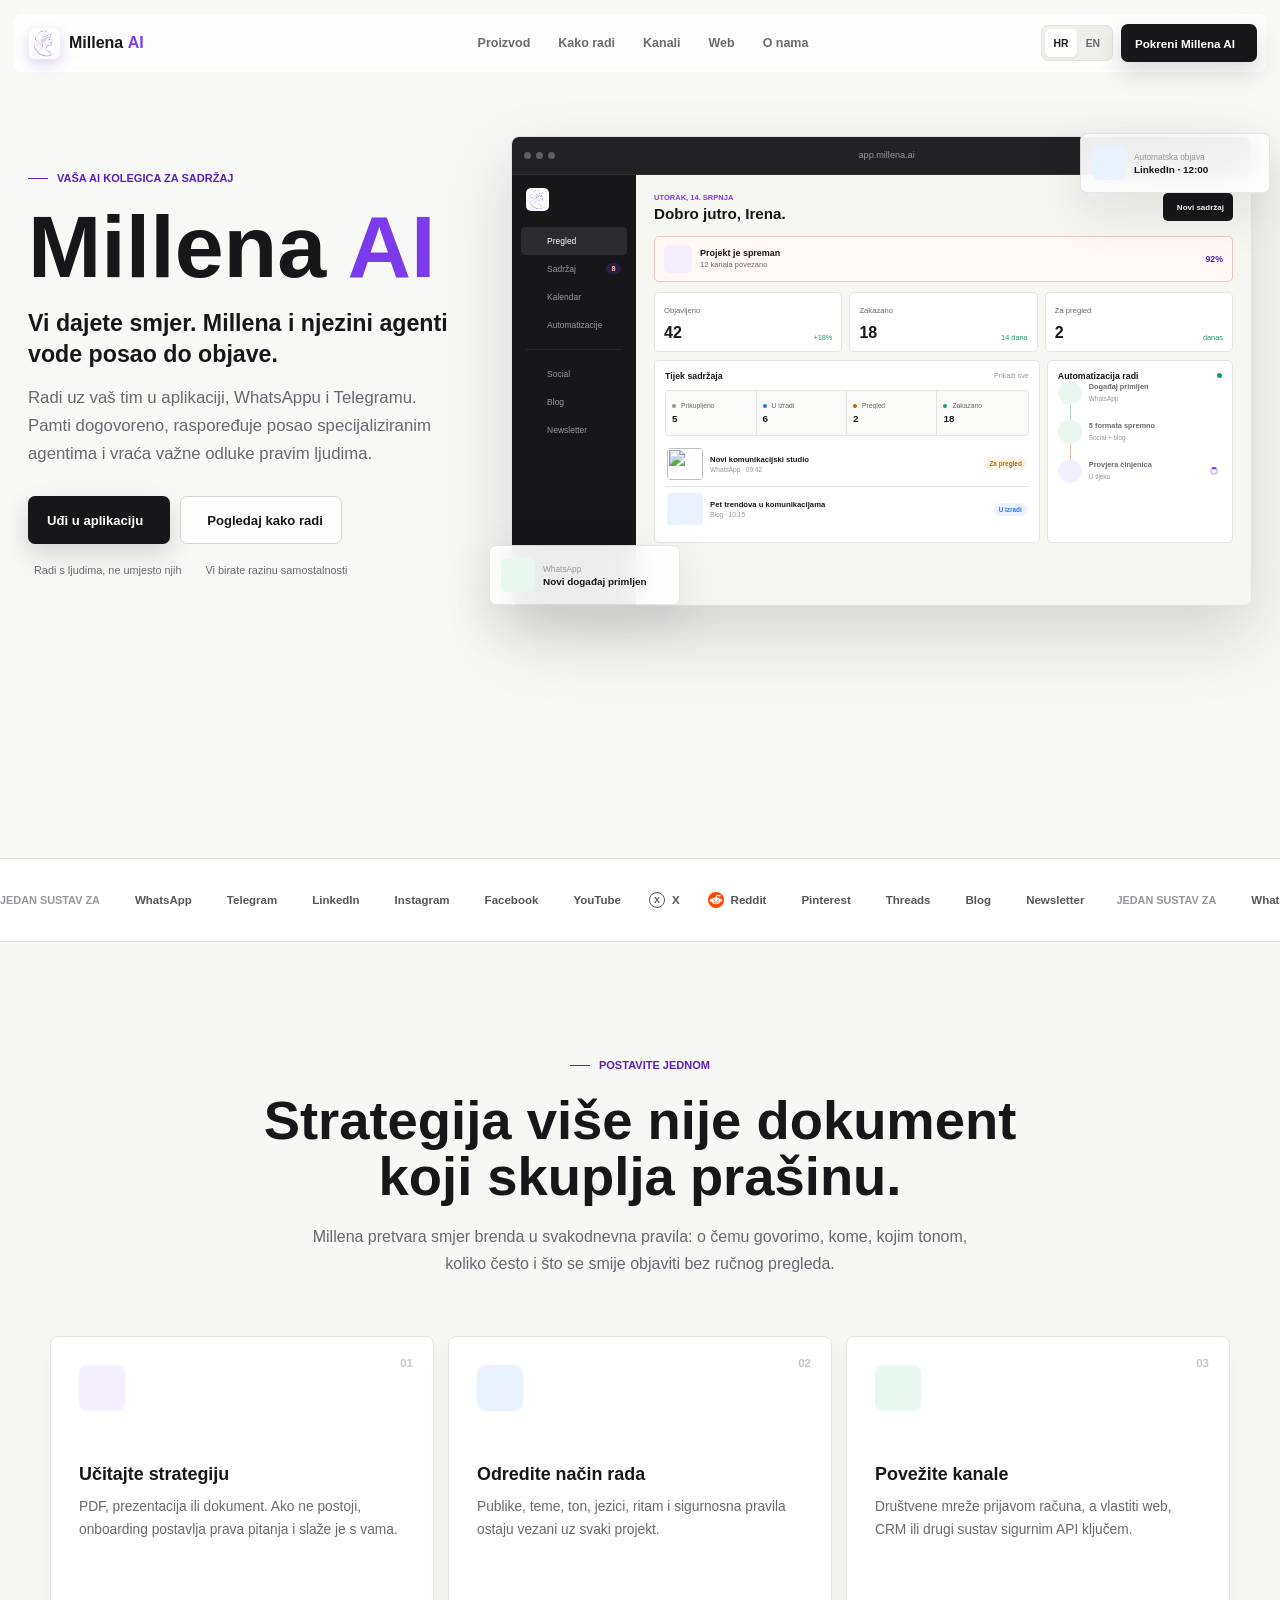
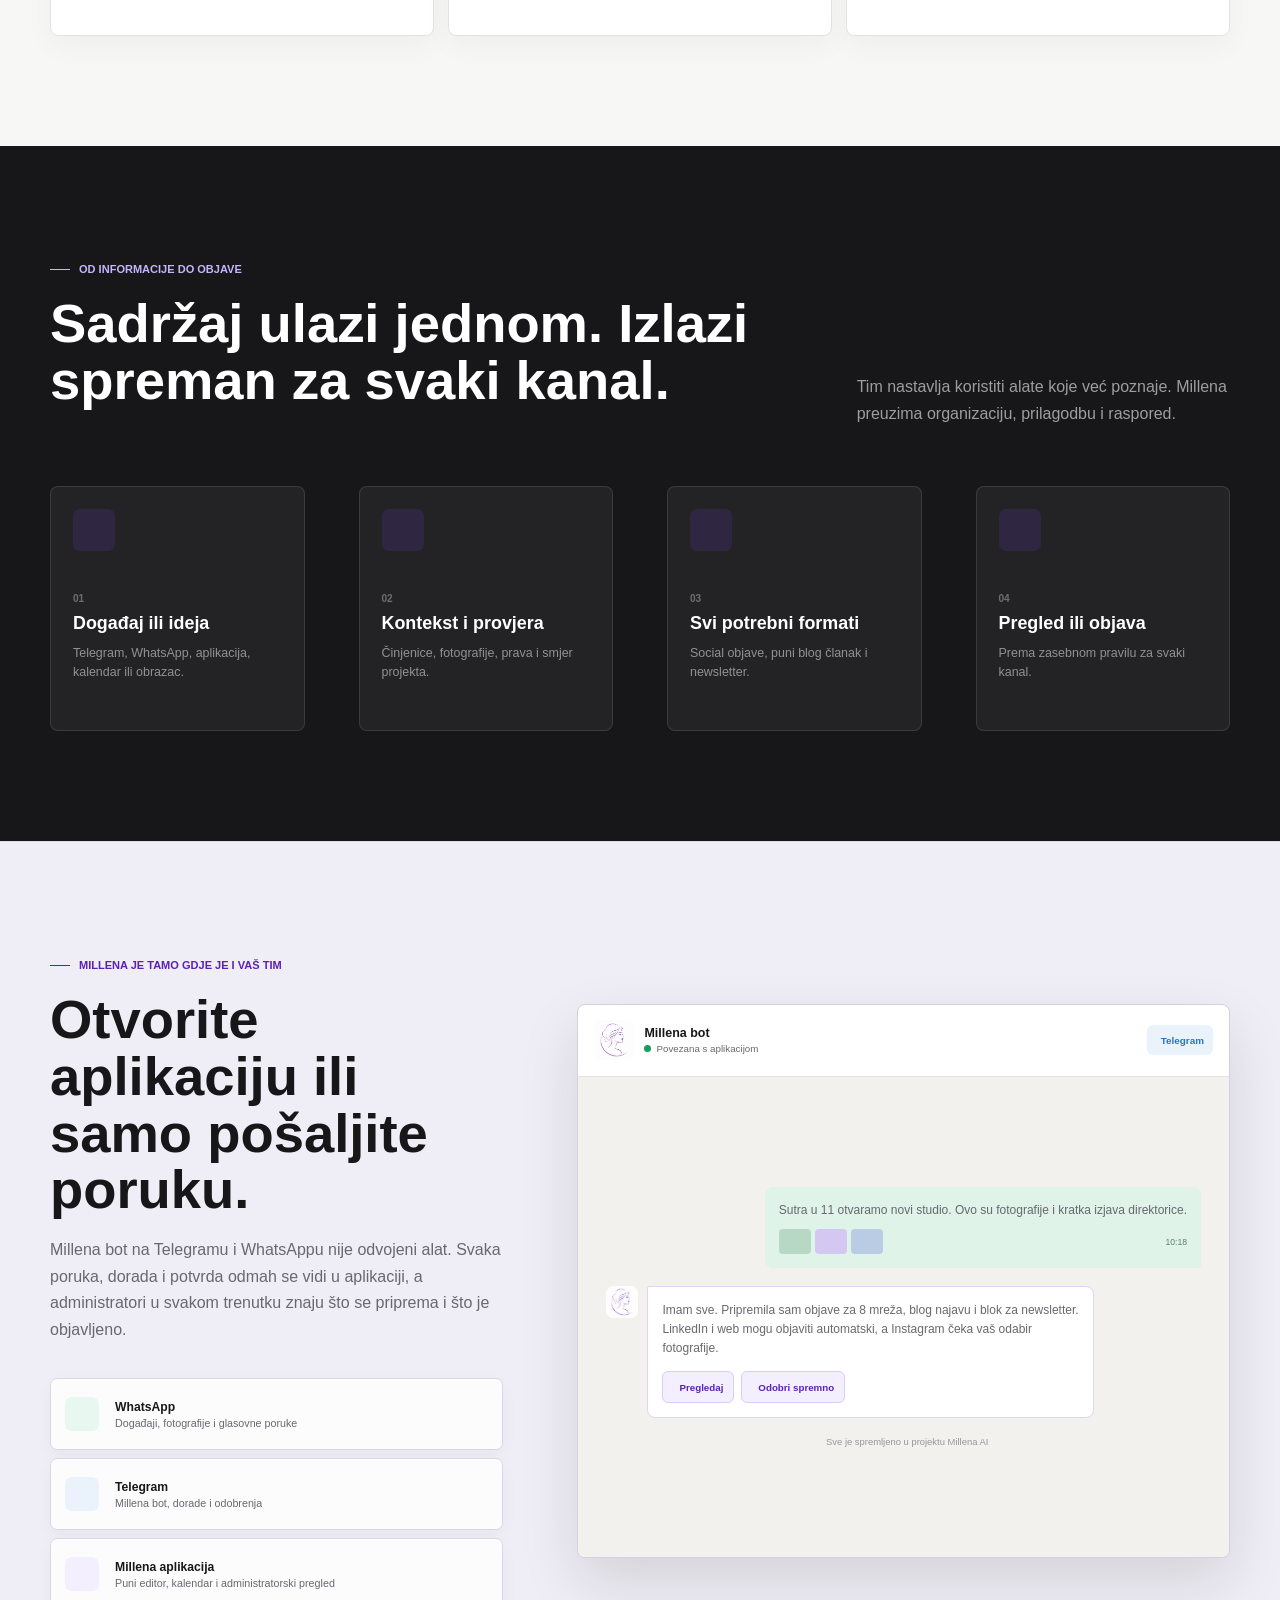
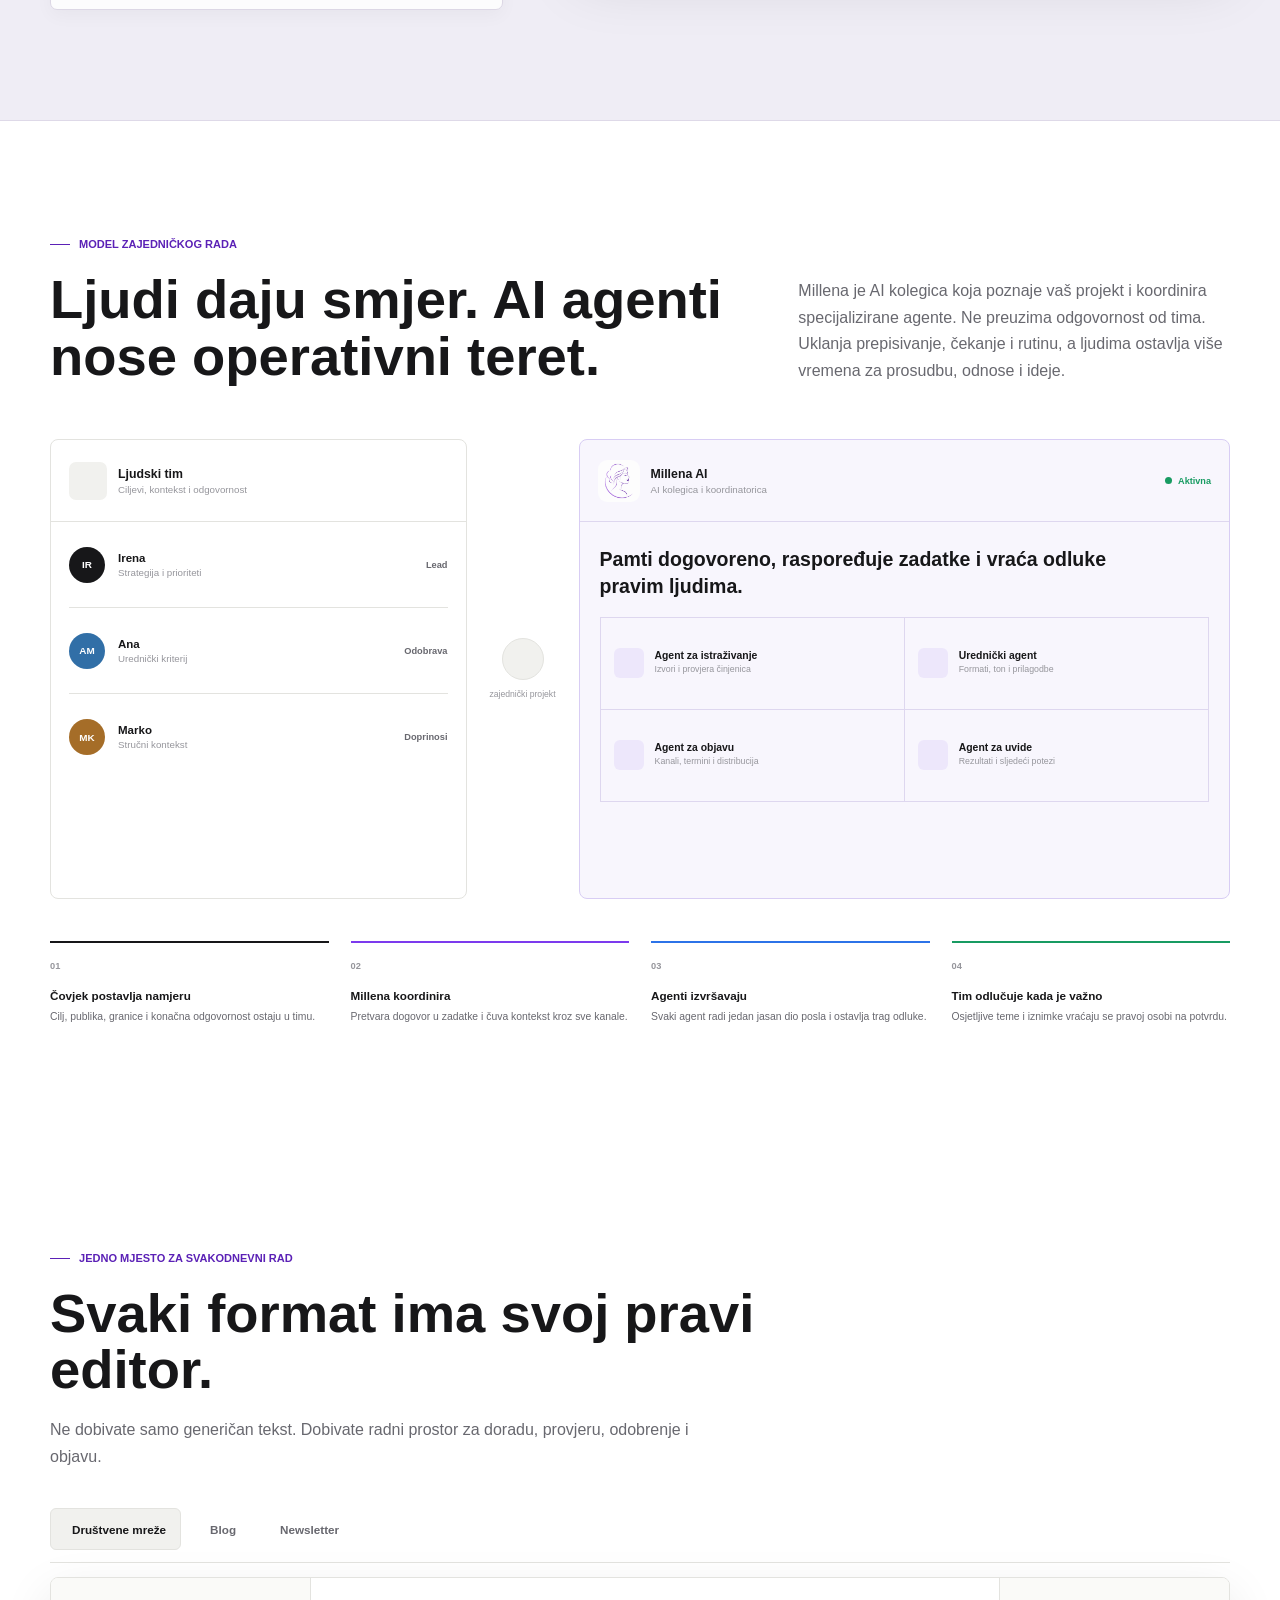
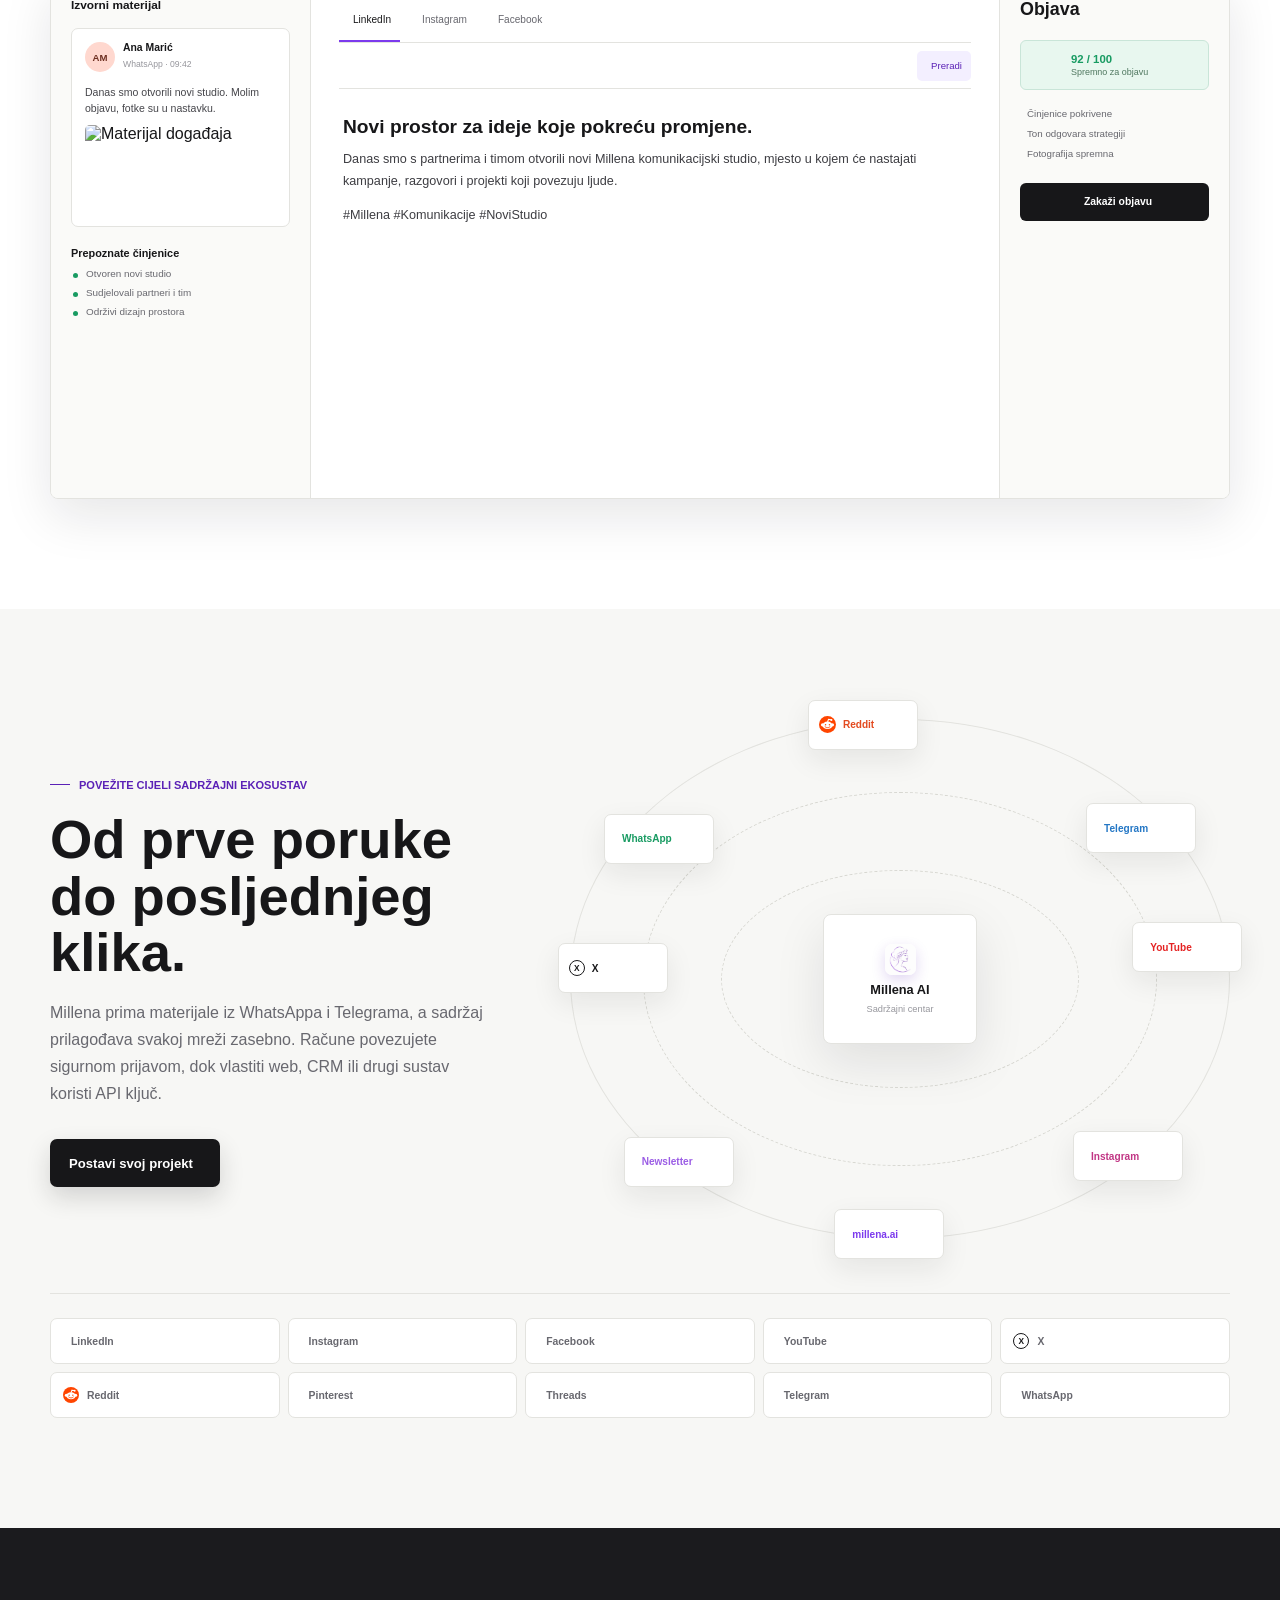
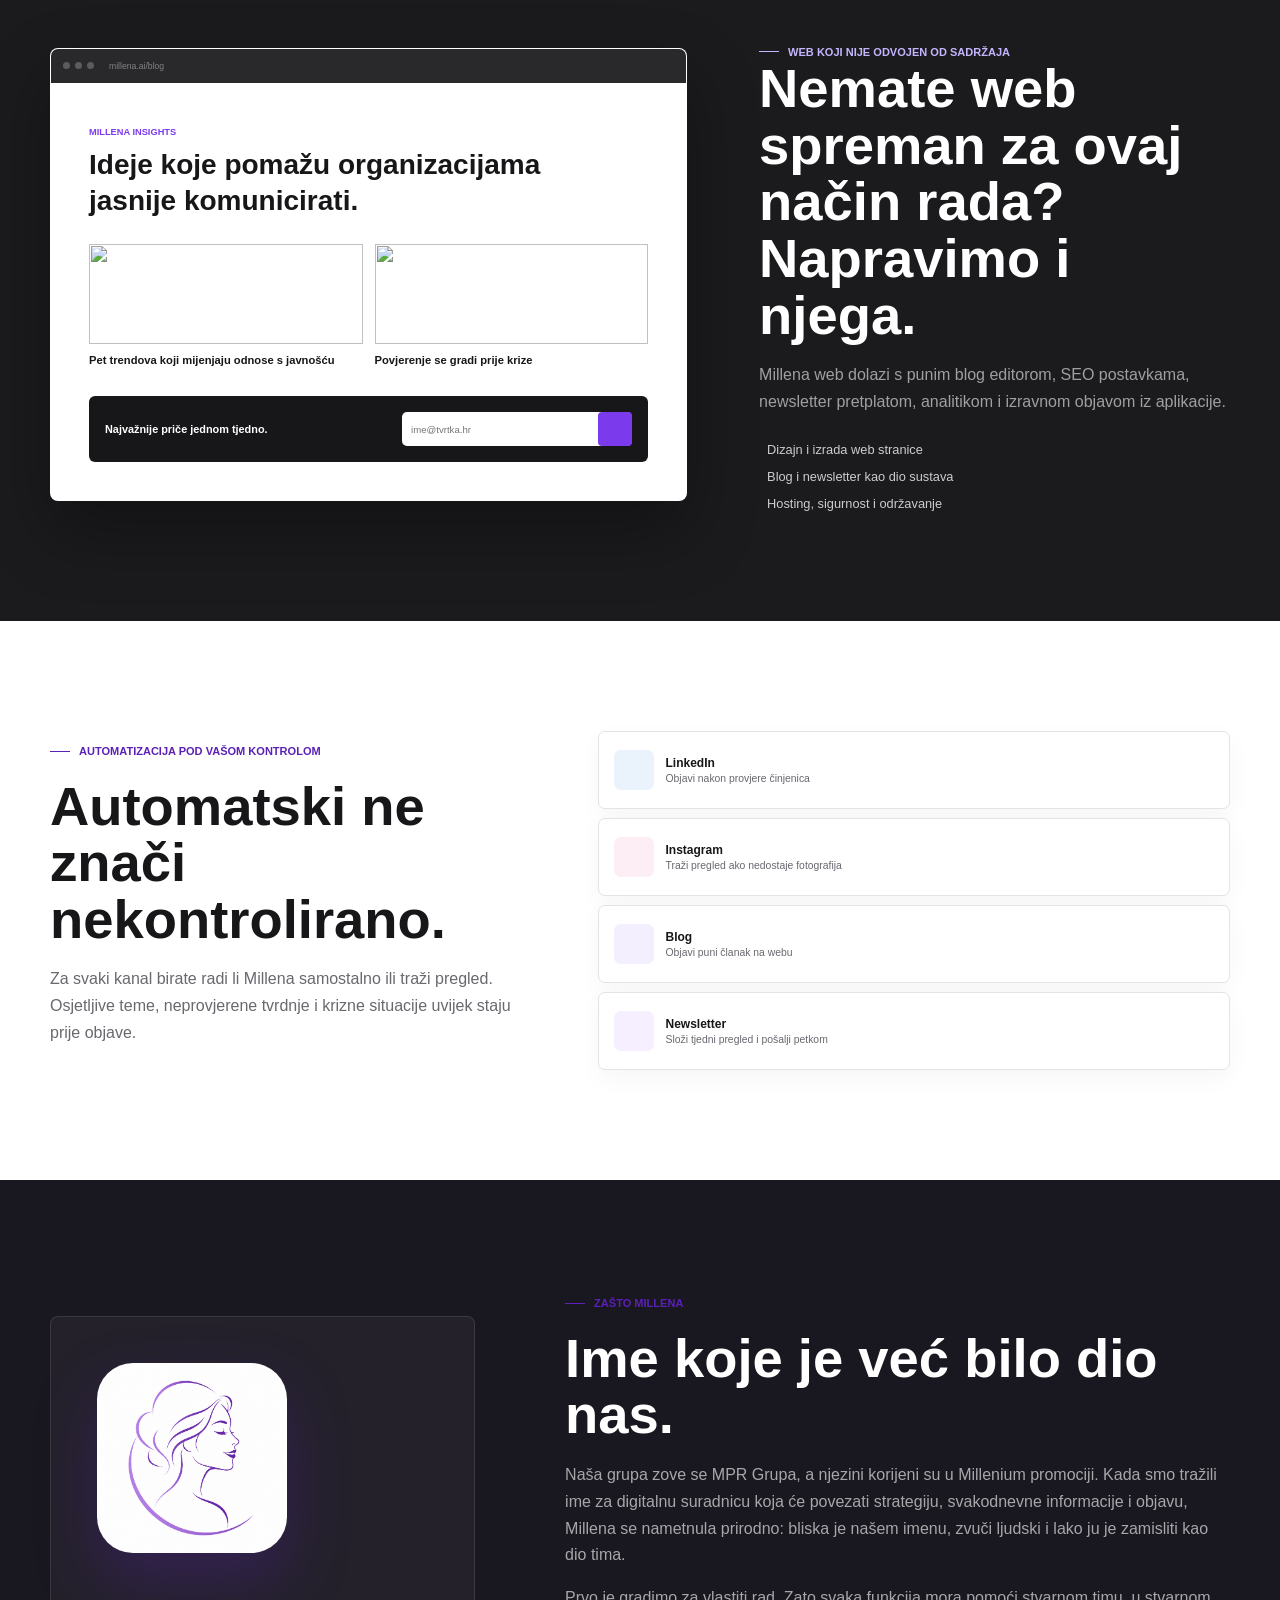
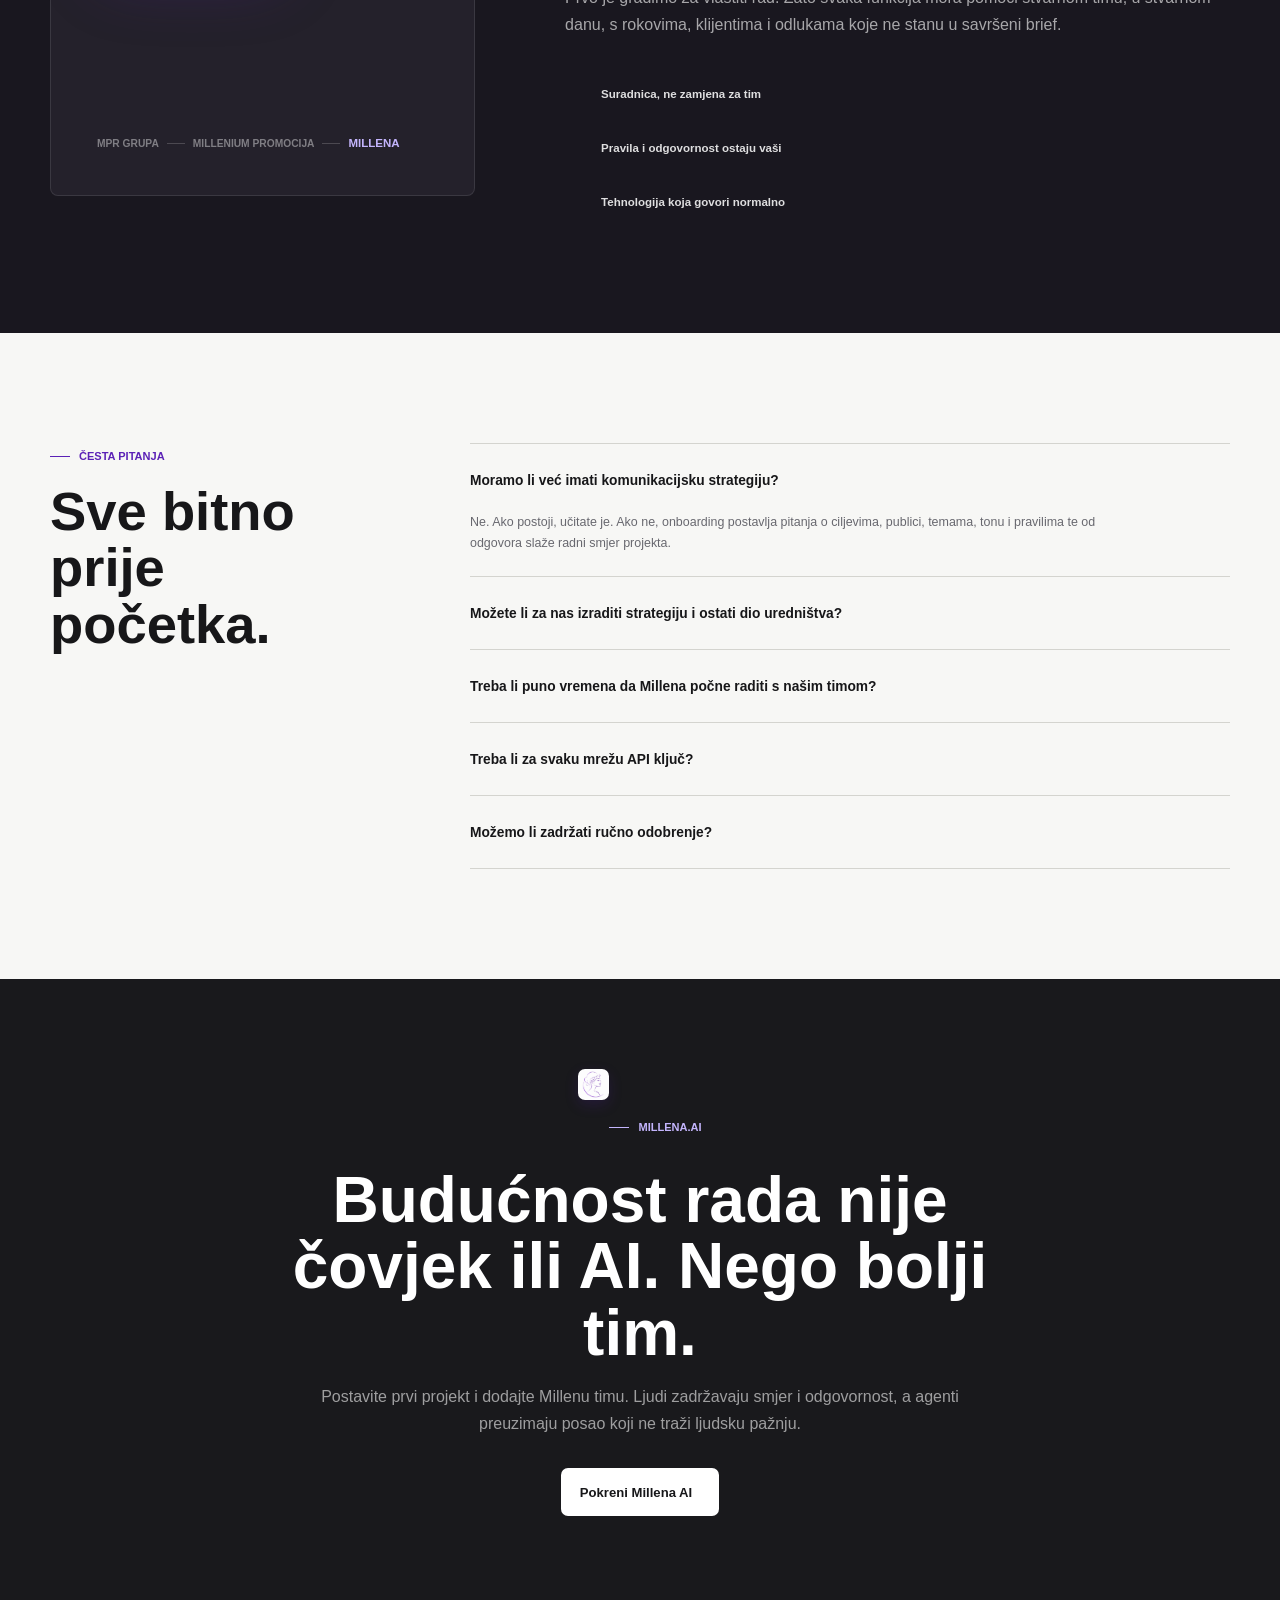
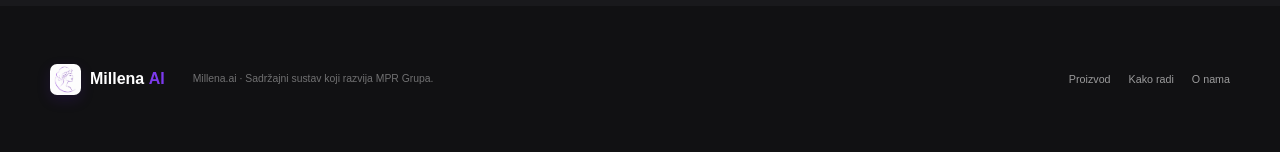
==== commit 3cd6e09b: "Expand onboarding and editorial FAQs" ====
--- a/index.html
+++ b/index.html
@@ -289,6 +289,8 @@
           <div class="section-heading reveal"><p class="eyebrow"><span></span><span data-hr="Česta pitanja" data-en="Common questions">Česta pitanja</span></p><h2 data-hr="Sve bitno prije početka." data-en="Everything important before you start.">Sve bitno prije početka.</h2></div>
           <div class="faq-list reveal">
             <article class="open"><button type="button" aria-expanded="true"><strong data-hr="Moramo li već imati komunikacijsku strategiju?" data-en="Do we need an existing communication strategy?">Moramo li već imati komunikacijsku strategiju?</strong><i data-lucide="minus"></i></button><p data-hr="Ne. Ako postoji, učitate je. Ako ne, onboarding postavlja pitanja o ciljevima, publici, temama, tonu i pravilima te od odgovora slaže radni smjer projekta." data-en="No. Upload one if it exists. If not, onboarding asks about goals, audiences, topics, tone and rules, then builds a working project direction from your answers.">Ne. Ako postoji, učitate je. Ako ne, onboarding postavlja pitanja o ciljevima, publici, temama, tonu i pravilima te od odgovora slaže radni smjer projekta.</p></article>
+            <article><button type="button" aria-expanded="false"><strong data-hr="Možete li za nas izraditi strategiju i ostati dio uredništva?" data-en="Can you create our strategy and stay part of the editorial team?">Možete li za nas izraditi strategiju i ostati dio uredništva?</strong><i data-lucide="plus"></i></button><p data-hr="Možemo. MPR Grupa može voditi izradu komunikacijske strategije, postaviti urednička pravila u Milleni i po dogovoru ostati dio vašeg uredništva za planiranje, provjeru i razvoj sadržaja." data-en="We can. MPR Group can lead the communication strategy, configure its editorial rules in Millena and, by agreement, remain part of your editorial team for planning, review and content development.">Možemo. MPR Grupa može voditi izradu komunikacijske strategije, postaviti urednička pravila u Milleni i po dogovoru ostati dio vašeg uredništva za planiranje, provjeru i razvoj sadržaja.</p></article>
+            <article><button type="button" aria-expanded="false"><strong data-hr="Treba li puno vremena da Millena počne raditi s našim timom?" data-en="Does it take long for Millena to start working with our team?">Treba li puno vremena da Millena počne raditi s našim timom?</strong><i data-lucide="plus"></i></button><p data-hr="U pravilu ne. Za osnovni projekt dovoljan je jedan vođeni onboarding: definiramo smjer, dodijelimo uloge i povežemo račune. Složenije web, CRM i sigurnosne integracije uvodimo u fazama kako bi tim mogao početi raditi bez dugog čekanja." data-en="Usually not. One guided onboarding is enough for a basic project: we define direction, assign roles and connect accounts. More complex website, CRM and security integrations are introduced in stages so the team can start without a long wait.">U pravilu ne. Za osnovni projekt dovoljan je jedan vođeni onboarding: definiramo smjer, dodijelimo uloge i povežemo račune. Složenije web, CRM i sigurnosne integracije uvodimo u fazama kako bi tim mogao početi raditi bez dugog čekanja.</p></article>
             <article><button type="button" aria-expanded="false"><strong data-hr="Treba li za svaku mrežu API ključ?" data-en="Does every network require an API key?">Treba li za svaku mrežu API ključ?</strong><i data-lucide="plus"></i></button><p data-hr="Ne. Standardne društvene mreže povezujete sigurnom prijavom računa. API ključ unosite samo za vlastiti web, CRM ili poseban sustav." data-en="No. Standard social networks connect through secure account sign-in. You only enter an API key for a custom website, CRM or system.">Ne. Standardne društvene mreže povezujete sigurnom prijavom računa. API ključ unosite samo za vlastiti web, CRM ili poseban sustav.</p></article>
             <article><button type="button" aria-expanded="false"><strong data-hr="Možemo li zadržati ručno odobrenje?" data-en="Can we keep manual approval?">Možemo li zadržati ručno odobrenje?</strong><i data-lucide="plus"></i></button><p data-hr="Naravno. Svaki kanal ima vlastito pravilo: potpuno automatski, pregled samo u određenim situacijama ili obavezno odobrenje prije svake objave." data-en="Yes. Every channel has its own rule: fully automatic, review only in specific cases, or mandatory approval before every post.">Naravno. Svaki kanal ima vlastito pravilo: potpuno automatski, pregled samo u određenim situacijama ili obavezno odobrenje prije svake objave.</p></article>
           </div>
--- a/site.css
+++ b/site.css
@@ -1035,7 +1035,9 @@
 .workflow-track > svg { width: 17px; color: rgba(255, 255, 255, 0.24); }
 
 .companion-section {
-  background: #f7f5fb;
+  border-top: 1px solid #ded9e8;
+  border-bottom: 1px solid #ded9e8;
+  background: #efedf5;
 }
 
 .companion-layout {
@@ -1051,16 +1053,21 @@
 
 .companion-paths {
   margin-top: 34px;
-  border-top: 1px solid var(--line);
+  display: grid;
+  gap: 8px;
 }
 
 .companion-paths article {
   min-height: 72px;
+  padding: 0 14px;
   display: grid;
   grid-template-columns: 38px minmax(0, 1fr) 18px;
   align-items: center;
   gap: 12px;
-  border-bottom: 1px solid var(--line);
+  border: 1px solid #dcd7e5;
+  border-radius: 7px;
+  background: rgba(255, 255, 255, 0.82);
+  box-shadow: 0 6px 18px rgba(23, 23, 25, 0.035);
 }
 
 .path-icon {
@@ -1084,10 +1091,10 @@
 
 .companion-demo {
   overflow: hidden;
-  border: 1px solid var(--line);
+  border: 1px solid #d5cfdf;
   border-radius: var(--radius);
   background: #fff;
-  box-shadow: var(--shadow);
+  box-shadow: 0 24px 60px rgba(23, 23, 25, 0.12);
 }
 
 .companion-demo > header {
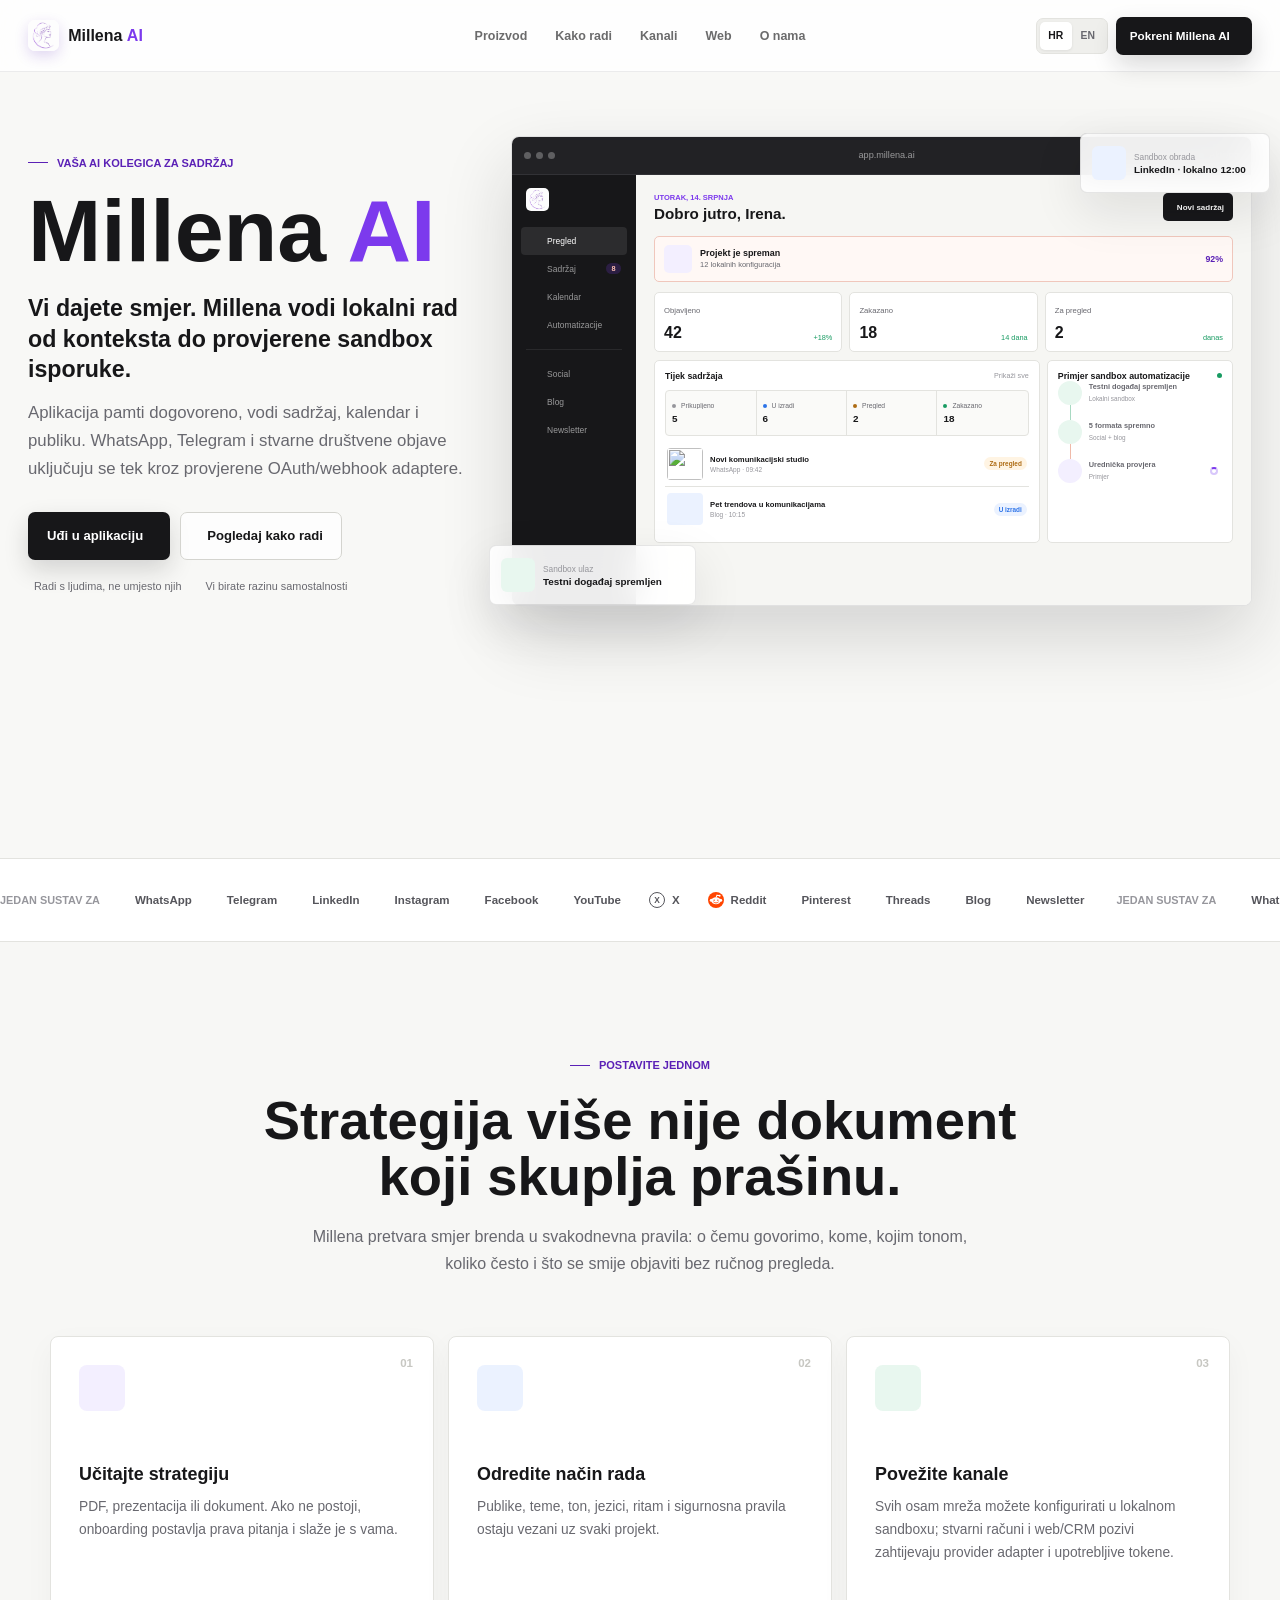
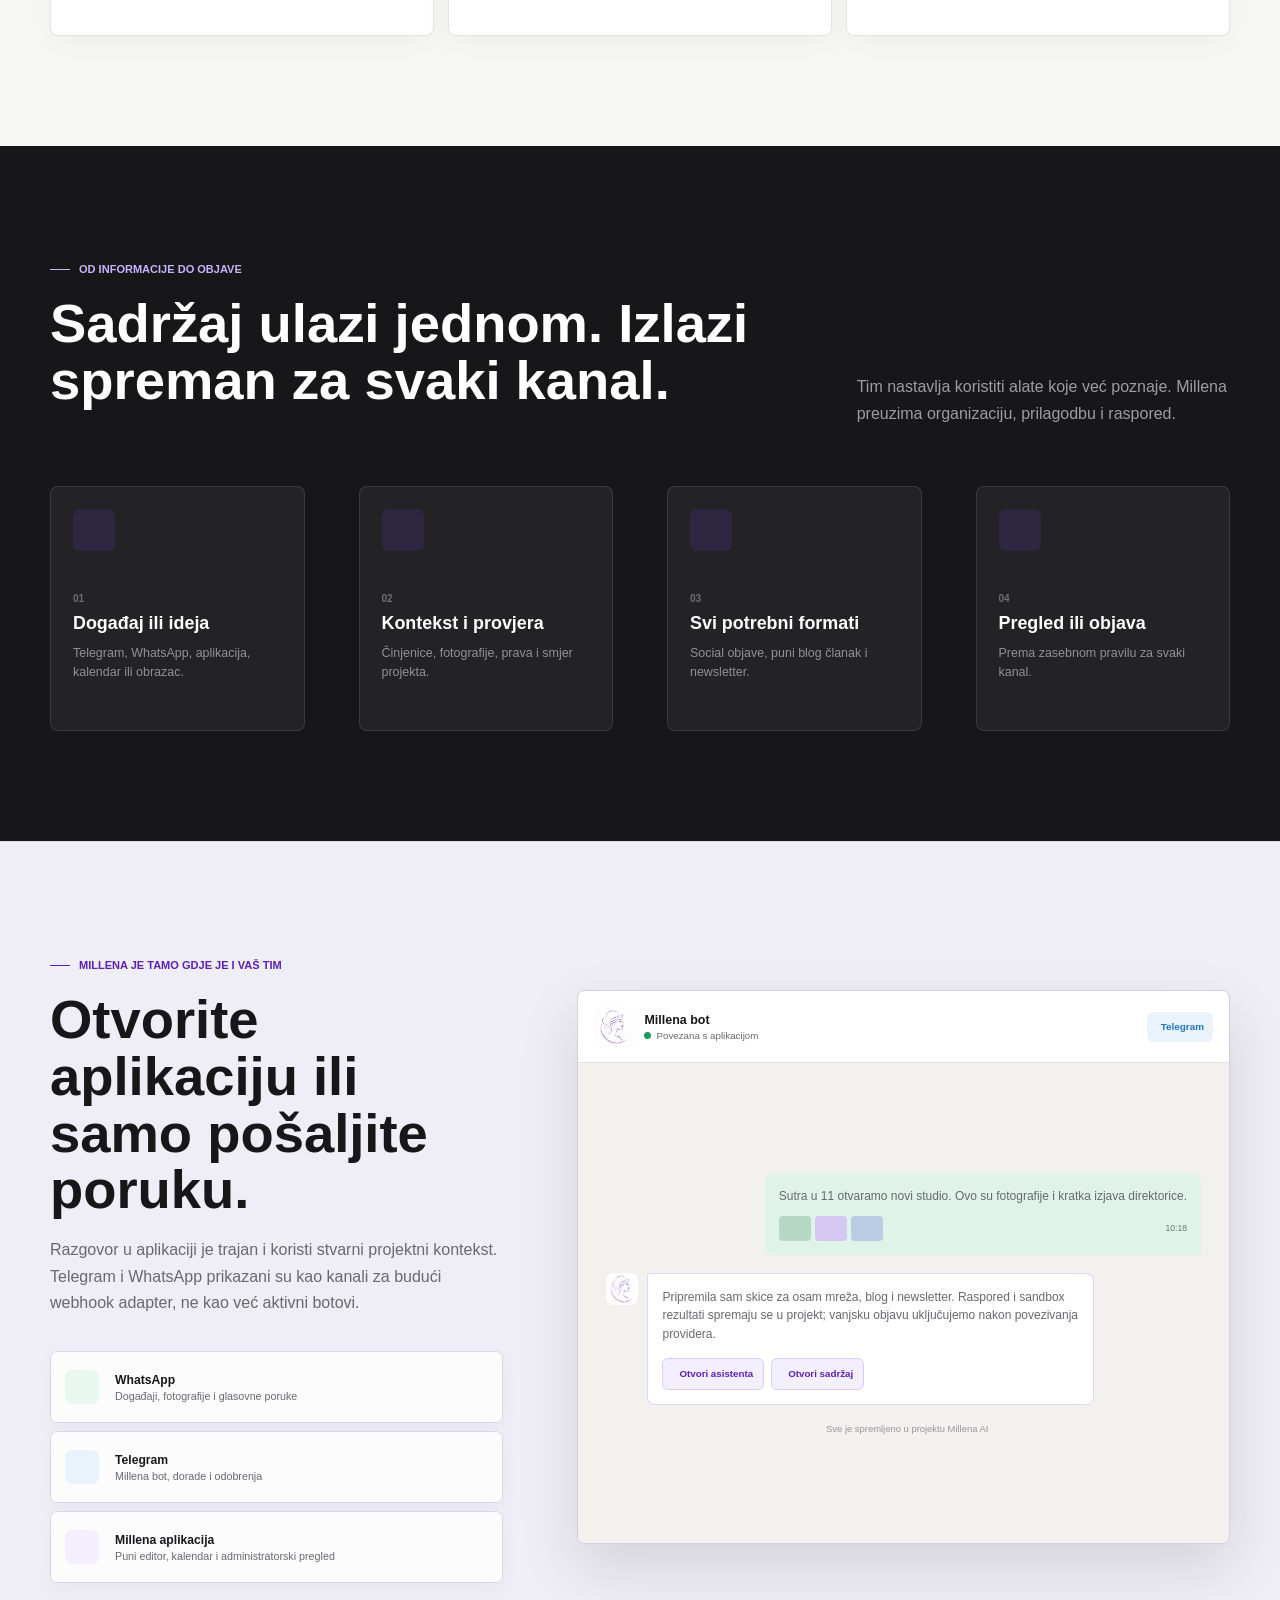
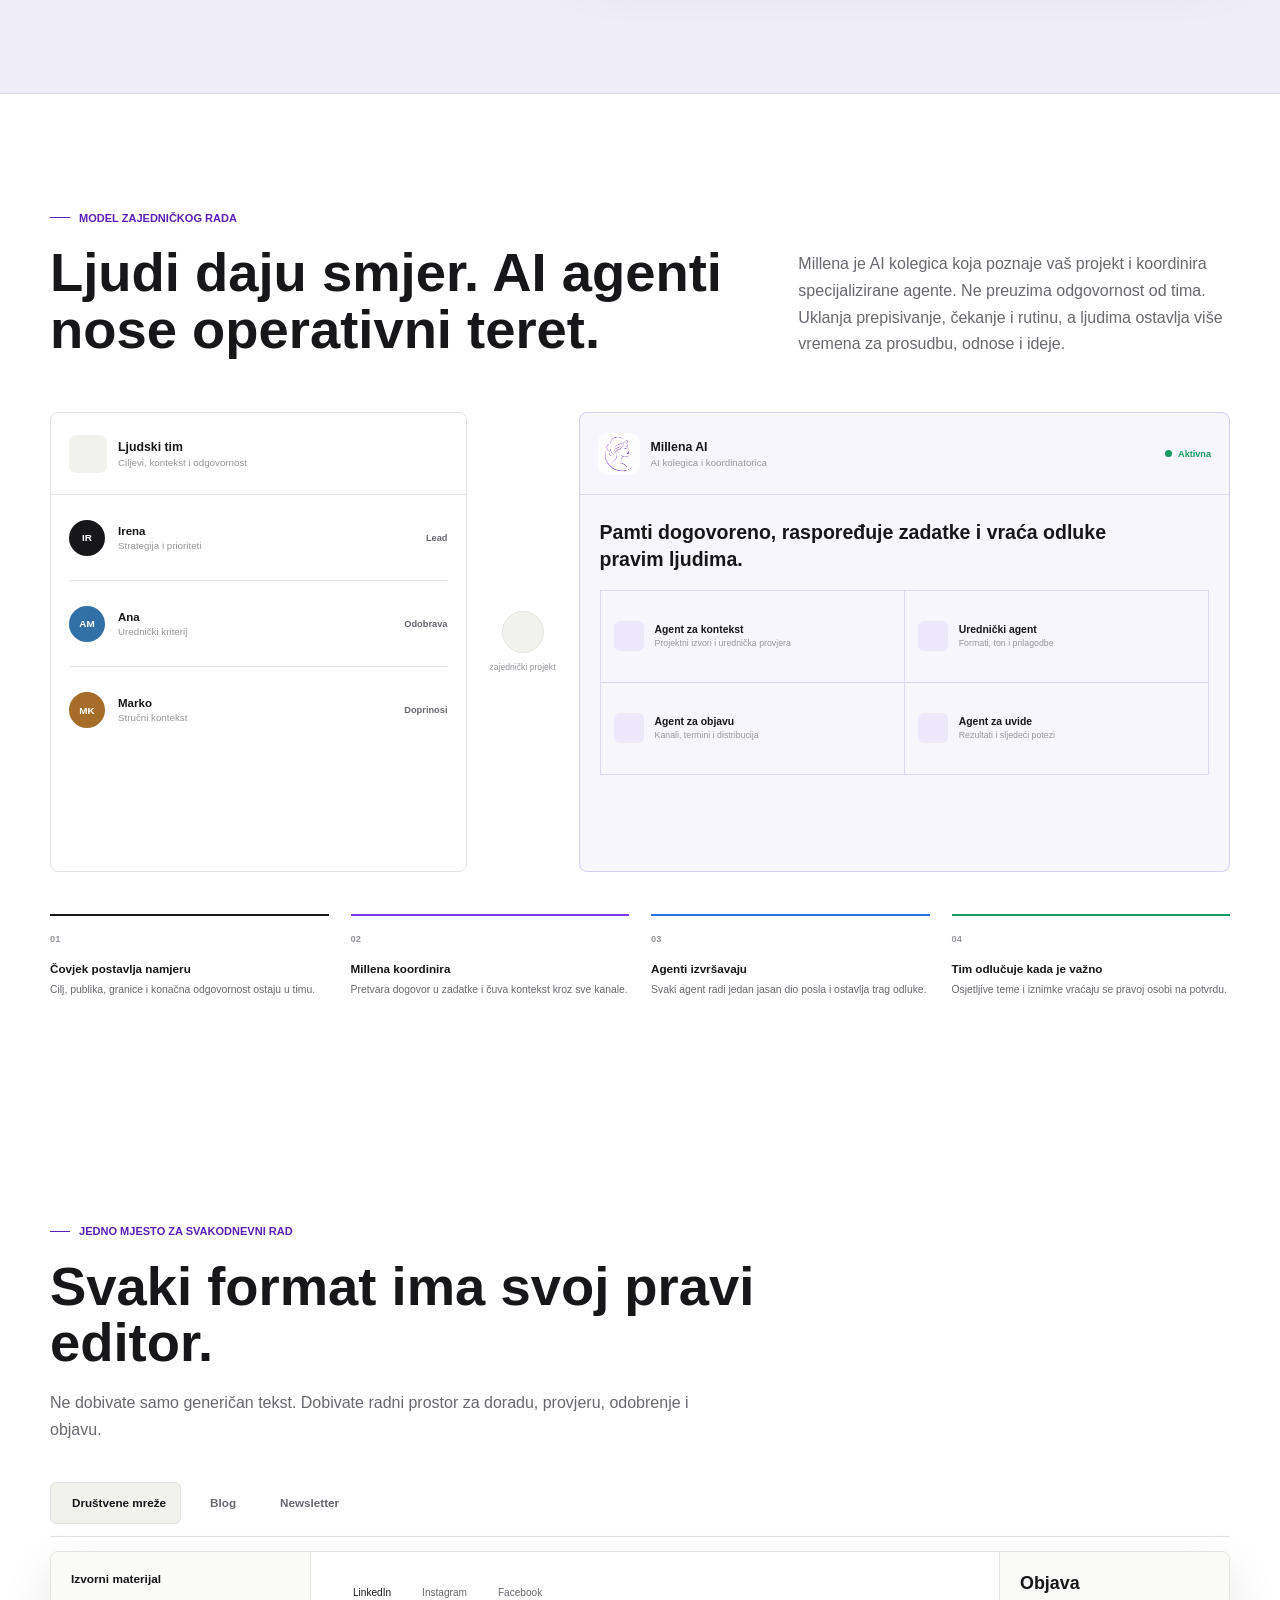
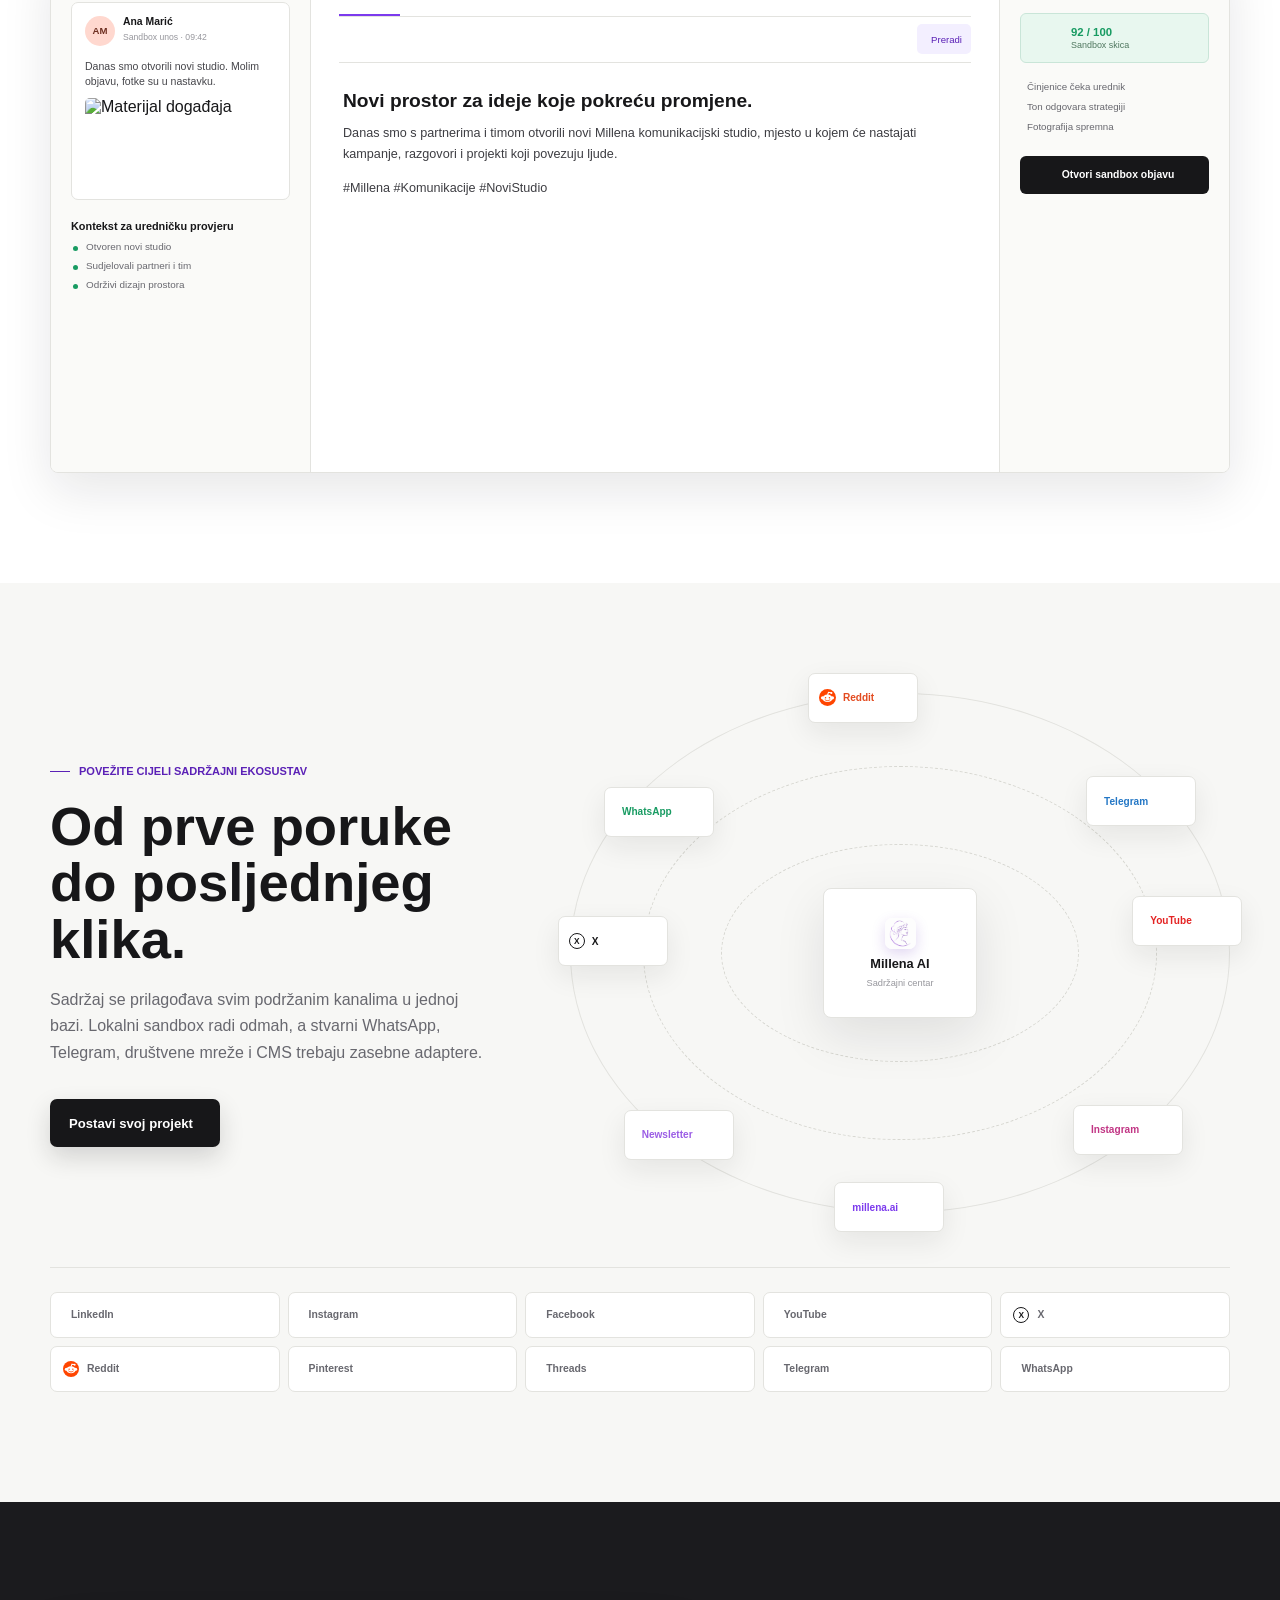
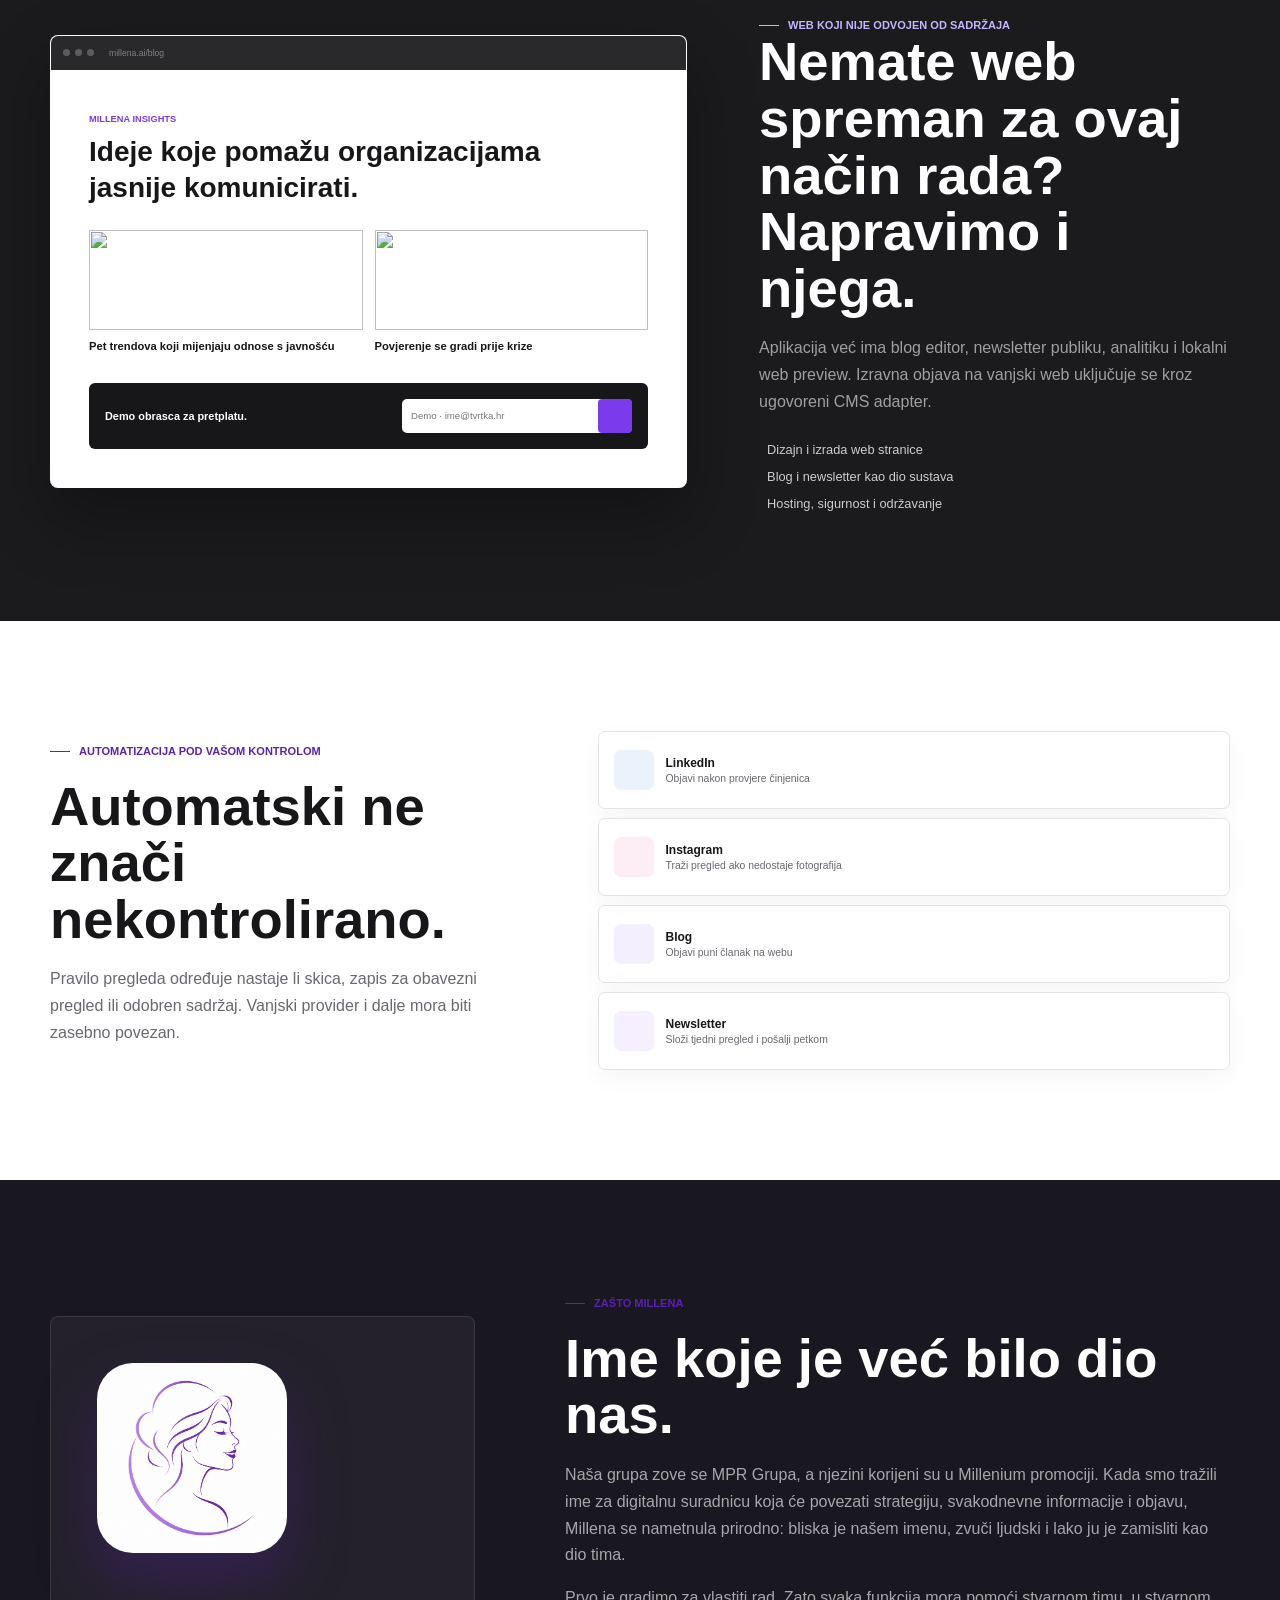
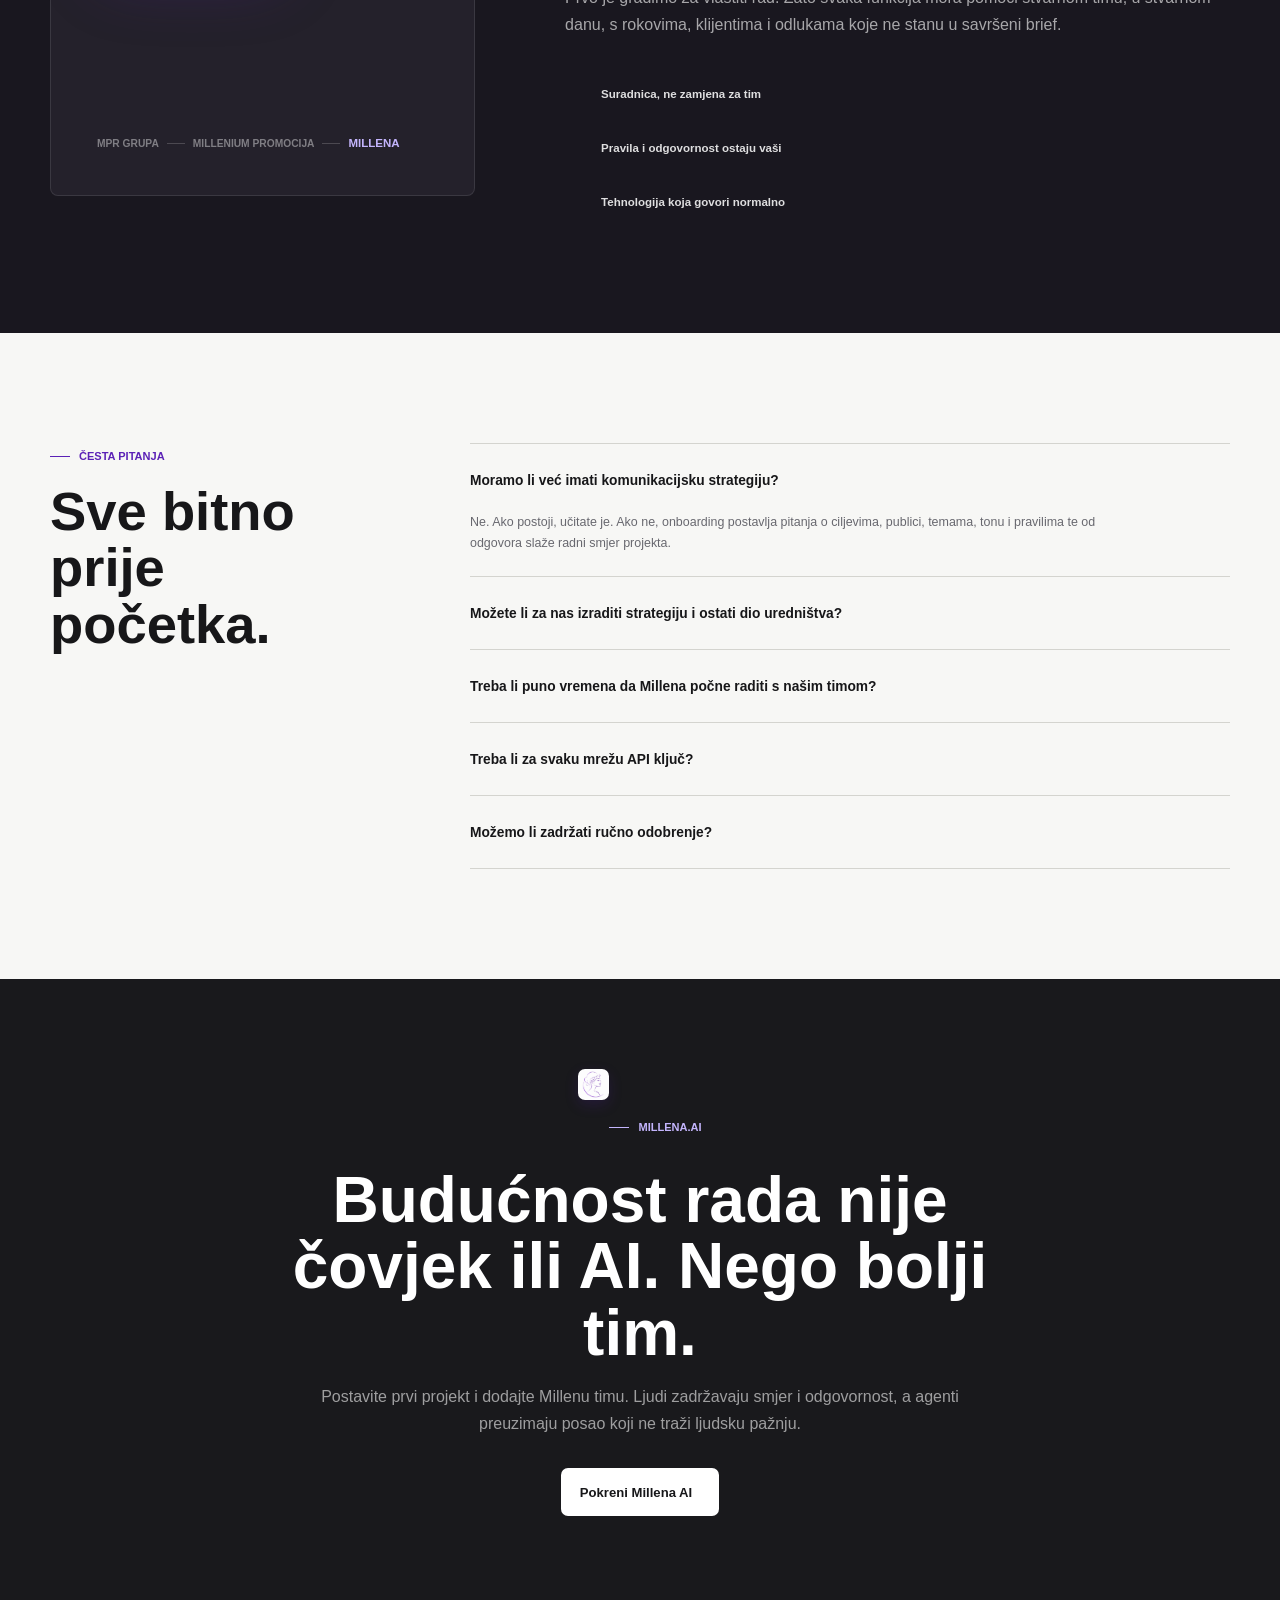
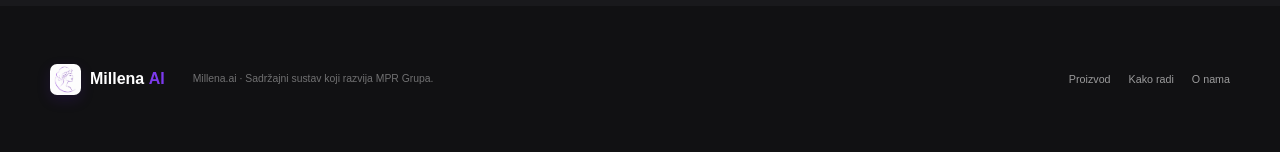
==== commit c1392bd8: "Add full-stack Millena backend Co-authored-by: Ivan Lozancic <ivanlozancic@MacBookPro.home>" ====
--- a/index.html
+++ b/index.html
@@ -3,9 +3,9 @@
   <head>
     <meta charset="utf-8" />
     <meta name="viewport" content="width=device-width, initial-scale=1" />
-    <meta name="description" content="Millena AI vodi sadržaj od strategije i događaja do automatske objave na društvenim mrežama, blogu i newsletteru." />
+    <meta name="description" content="Millena AI lokalno povezuje strategiju, sadržaj, kalendar, publiku i sandbox kanale; vanjska objava uključuje se kroz provjerene provider adaptere." />
     <meta name="theme-color" content="#f7f7f5" />
-    <title>Millena AI | Sadržaj koji radi sam</title>
+    <title>Millena AI | Lokalni sadržajni workspace</title>
     <link rel="icon" href="assets/millena-mark.png" type="image/png" />
     <link rel="stylesheet" href="site.css" />
   </head>
@@ -157,7 +157,7 @@
             <header><div><img src="assets/millena-mark.png" alt="" /><span><strong>Millena bot</strong><small><i></i><span data-hr="Povezana s aplikacijom" data-en="Synced with the app">Povezana s aplikacijom</span></small></span></div><span class="telegram-badge"><i data-lucide="send"></i>Telegram</span></header>
             <div class="bot-thread">
               <div class="bot-message user"><p data-hr="Sutra u 11 otvaramo novi studio. Ovo su fotografije i kratka izjava direktorice." data-en="Tomorrow at 11 we are opening the new studio. Here are the photos and a short statement from the director.">Sutra u 11 otvaramo novi studio. Ovo su fotografije i kratka izjava direktorice.</p><div><span></span><span></span><span></span><small>10:18</small></div></div>
-              <div class="bot-message millena"><img src="assets/millena-mark.png" alt="" /><div><p data-hr="Imam sve. Pripremila sam objave za 8 mreža, blog najavu i blok za newsletter. LinkedIn i web mogu objaviti automatski, a Instagram čeka vaš odabir fotografije." data-en="I have everything. I prepared posts for 8 networks, a blog announcement and a newsletter block. LinkedIn and the website can publish automatically, while Instagram is waiting for your image selection.">Imam sve. Pripremila sam objave za 8 mreža, blog najavu i blok za newsletter. LinkedIn i web mogu objaviti automatski, a Instagram čeka vaš odabir fotografije.</p><div class="bot-actions"><button type="button"><i data-lucide="eye"></i><span data-hr="Pregledaj" data-en="Review">Pregledaj</span></button><button type="button"><i data-lucide="check"></i><span data-hr="Odobri spremno" data-en="Approve ready items">Odobri spremno</span></button></div></div></div>
+              <div class="bot-message millena"><img src="assets/millena-mark.png" alt="" /><div><p data-hr="Imam sve. U lokalnom demo projektu pripremila sam formate za društvene mreže, blog i newsletter. Otvorite asistenta za kontekst ili bazu sadržaja za uređivanje i odobravanje pojedinih zapisa." data-en="Everything is ready in the local demo project: social, blog, and newsletter formats. Open the assistant for context or the content database to edit and approve individual entries.">Imam sve. U lokalnom demo projektu pripremila sam formate za društvene mreže, blog i newsletter. Otvorite asistenta za kontekst ili bazu sadržaja za uređivanje i odobravanje pojedinih zapisa.</p><div class="bot-actions"><button type="button"><i data-lucide="bot"></i><span data-hr="Otvori asistenta" data-en="Open assistant">Otvori asistenta</span></button><button type="button"><i data-lucide="inbox"></i><span data-hr="Otvori sadržaj" data-en="Open content">Otvori sadržaj</span></button></div></div></div>
               <div class="sync-line"><i data-lucide="refresh-cw"></i><span data-hr="Sve je spremljeno u projektu Millena AI" data-en="Everything is saved in the Millena AI project">Sve je spremljeno u projektu Millena AI</span></div>
             </div>
           </div>
@@ -306,6 +306,6 @@
     <footer class="site-footer"><div><a class="site-brand" href="#top"><img class="brand-symbol" src="assets/millena-mark.png" alt="" /><strong>Millena <b>AI</b></strong></a><p>Millena.ai · <span data-hr="Sadržajni sustav koji razvija MPR Grupa." data-en="A content operating system by MPR Group.">Sadržajni sustav koji razvija MPR Grupa.</span></p><nav><a href="#product" data-hr="Proizvod" data-en="Product">Proizvod</a><a href="#workflow" data-hr="Kako radi" data-en="How it works">Kako radi</a><a href="#about" data-hr="O nama" data-en="About us">O nama</a></nav></div></footer>
 
     <script src="assets/lucide.min.js"></script>
-    <script src="site.js?v=20260714b"></script>
+    <script src="site.js?v=20260722e"></script>
   </body>
 </html>
--- a/site.css
+++ b/site.css
@@ -135,28 +135,29 @@
   position: fixed;
   inset: 0 0 auto;
   z-index: 100;
-  padding: 14px;
+  padding: 0;
 }
 
 .site-header.scrolled .nav-shell {
   border-color: rgba(23, 23, 25, 0.1);
-  background: rgba(255, 255, 255, 0.9);
-  box-shadow: 0 12px 34px rgba(23, 23, 25, 0.08);
+  background: rgba(255, 255, 255, 0.94);
+  box-shadow: 0 10px 30px rgba(23, 23, 25, 0.08);
 }
 
 .nav-shell {
   width: 100%;
-  min-height: 58px;
+  min-height: 72px;
   margin: 0;
-  padding: 0 8px 0 14px;
+  padding: 0 clamp(18px, 2.2vw, 36px);
   display: grid;
   grid-template-columns: minmax(190px, 1fr) auto minmax(290px, 1fr);
   align-items: center;
   gap: 18px;
-  border: 1px solid rgba(255, 255, 255, 0.72);
-  border-radius: var(--radius);
-  background: rgba(255, 255, 255, 0.72);
-  backdrop-filter: blur(22px);
+  border: 0;
+  border-bottom: 1px solid rgba(23, 23, 25, 0.08);
+  border-radius: 0;
+  background: rgba(255, 255, 255, 0.82);
+  backdrop-filter: blur(24px) saturate(1.08);
   transition: background 180ms ease, border-color 180ms ease, box-shadow 180ms ease;
 }
 
@@ -1946,6 +1947,9 @@
 
 .social-login:hover { background: var(--surface-2); }
 .social-login svg { width: 16px; }
+.auth-mode-switch { margin-bottom: 14px; padding: 3px; display: grid; grid-template-columns: repeat(2, minmax(0, 1fr)); gap: 3px; border-radius: 7px; background: var(--surface-2); }
+.auth-mode-switch button { min-height: 34px; border-radius: 5px; color: var(--muted); background: transparent; font-size: .68rem; font-weight: 750; }
+.auth-mode-switch button.active { color: var(--ink); background: #fff; box-shadow: 0 1px 4px rgba(20,20,24,.08); }
 
 .form-divider {
   margin: 24px 0;
@@ -1968,6 +1972,10 @@
   display: grid;
   gap: 15px;
 }
+.register-fields { display: grid; grid-template-columns: repeat(2, minmax(0, 1fr)); gap: 12px; }
+.register-fields[hidden] { display: none; }
+.auth-message { margin: 0 !important; padding: 10px 12px; border-radius: 6px; color: #a53625; background: #fff0ed; font-size: .65rem !important; line-height: 1.45; }
+.auth-message.success { color: #28704d; background: #edf9f3; }
 
 .login-field {
   display: grid;
@@ -2096,10 +2104,10 @@
 
 @media (max-width: 900px) {
   h2 { font-size: 2.7rem; }
-  .site-header { padding: 10px 14px; }
-  .nav-shell { position: relative; grid-template-columns: minmax(0, 1fr) auto; }
+  .site-header { padding: 0; }
+  .nav-shell { position: relative; min-height: 64px; padding: 0 14px; grid-template-columns: minmax(0, 1fr) auto; }
   .menu-button { width: 38px; height: 38px; grid-column: 2; grid-row: 1; justify-self: end; display: inline-flex; align-items: center; justify-content: center; border-radius: 6px; color: var(--muted); background: var(--surface-2); }
-  .nav-links { position: absolute; left: 0; right: 0; top: calc(100% + 8px); padding: 8px; display: none; flex-direction: column; align-items: stretch; border: 1px solid var(--line); border-radius: 8px; background: #fff; box-shadow: var(--shadow); }
+  .nav-links { position: absolute; left: 14px; right: 14px; top: calc(100% + 8px); padding: 8px; display: none; flex-direction: column; align-items: stretch; border: 1px solid var(--line); border-radius: 8px; background: #fff; box-shadow: var(--shadow); }
   .nav-links.open { display: flex; }
   .nav-links a { justify-content: center; }
   .nav-actions { grid-column: 2; grid-row: 1; margin-right: 46px; }
@@ -2150,7 +2158,7 @@
 @media (max-width: 680px) {
   h2 { font-size: 2.2rem; }
   .site-section { padding: 82px 18px; }
-  .nav-shell { padding-left: 10px; }
+  .nav-shell { padding: 0 12px; }
   .nav-actions .site-button { display: none; }
   .nav-actions { margin-right: 44px; }
   .hero-section { min-height: auto; padding: 116px 18px 60px; }
